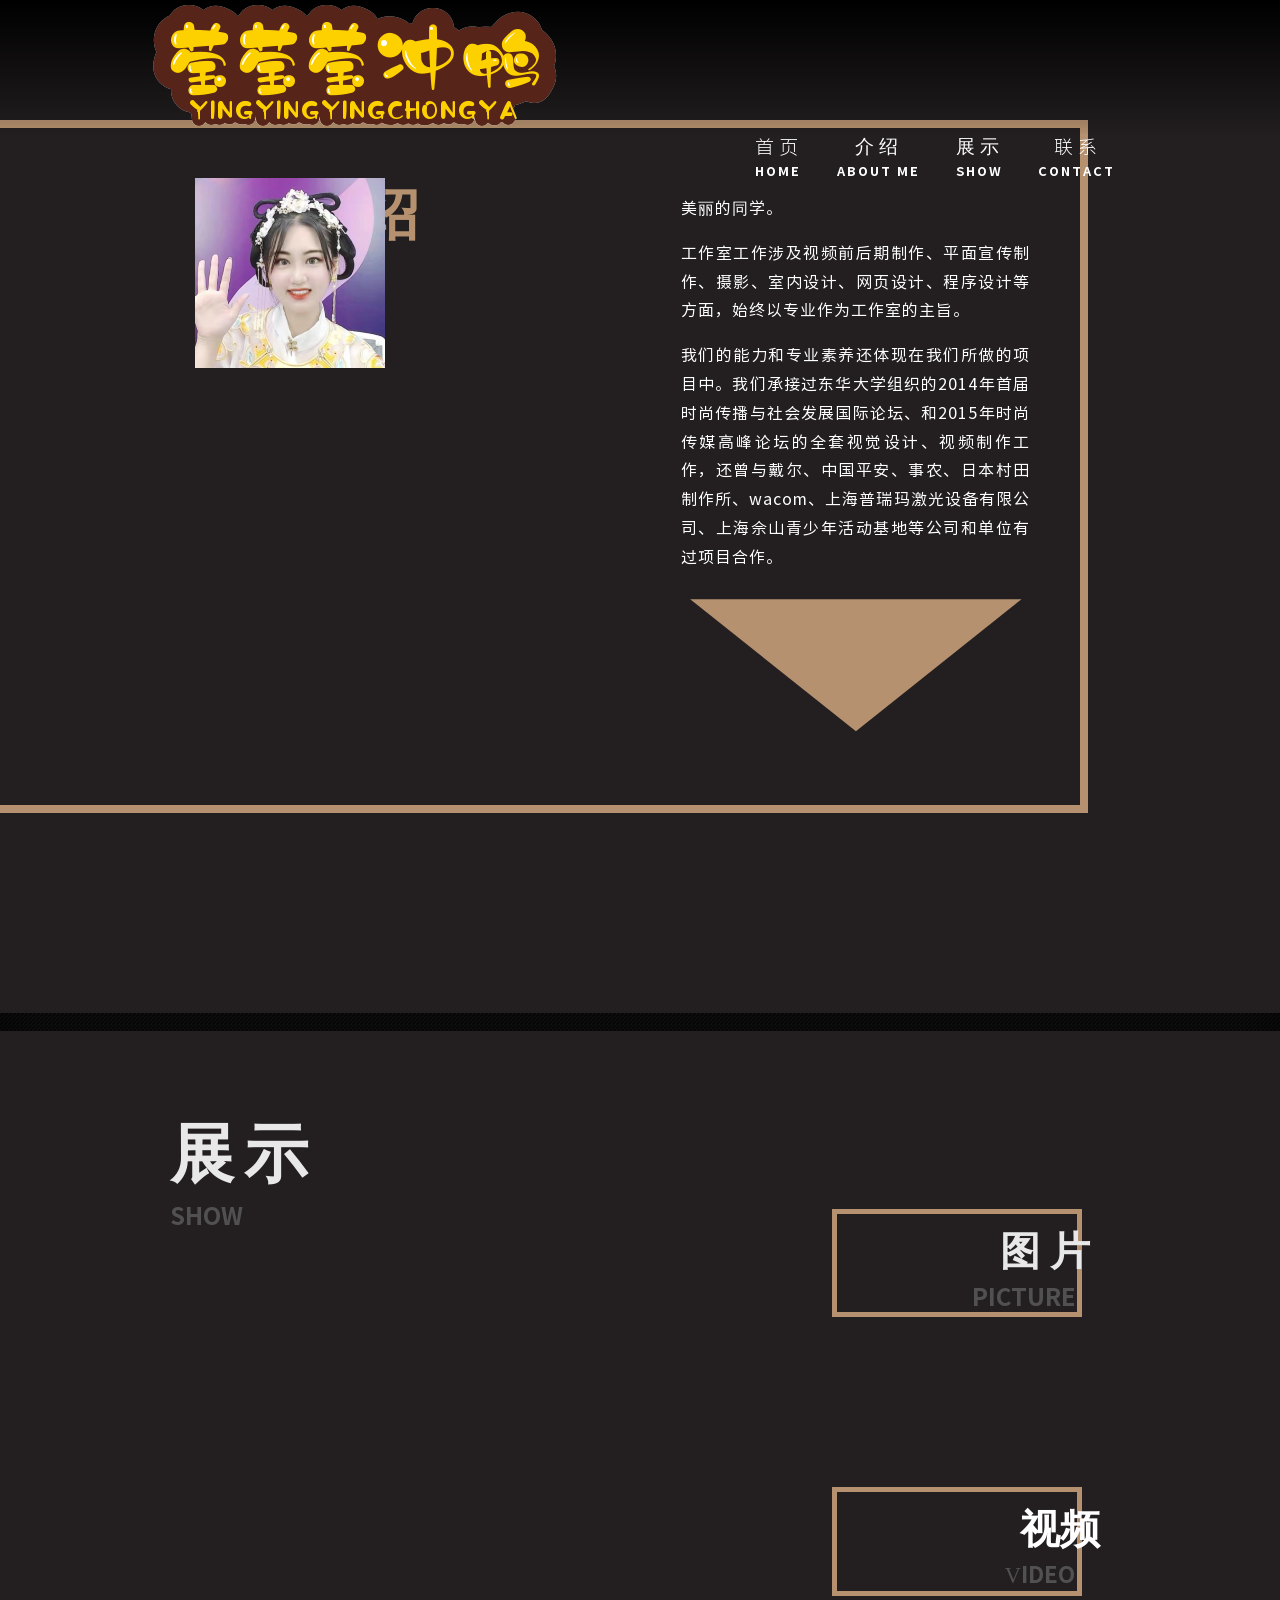
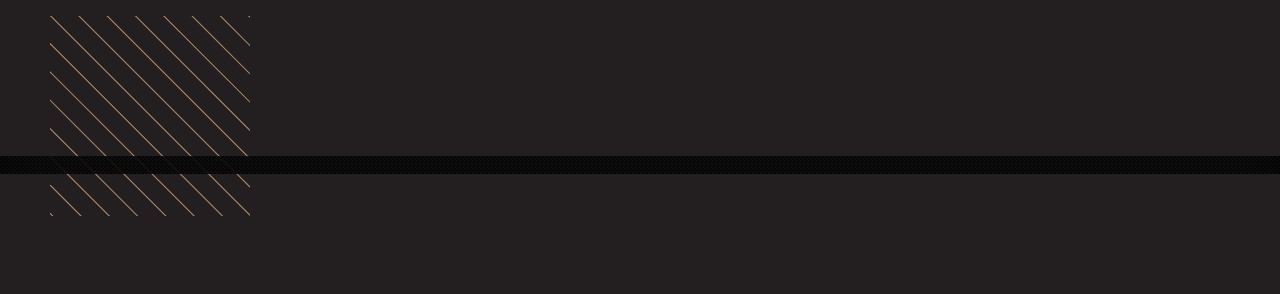
==== index.html @ 4fdfe011 ":tada:first" ====
<!DOCTYPE html>
<html lang="en">
<head>
    <meta http-equiv="Content-Type" content="text/html; charset=utf-8" />
    <meta charset="UTF-8" />
    <meta name="viewport" content="width=device-width,initial-scale=1,minimum-scale=1,maximum-scale=1,user-scalable=no" />
    <meta content="always" name="referrer" />
    <meta http-equiv="X-UA-Compatible" content="IE=edge,chrome=1" />
    <meta name="theme-color" content="#000000" />
    <meta content="yes" name="apple-mobile-web-app-capable" />
    <meta content="black" name="apple-mobile-web-app-status-bar-style" />
    <meta content="telephone=no" name="format-detection" />
    <link href="css/index.041915d5f11c7df3009d.css" rel="stylesheet" />
    <link rel="icon" href="[data-uri]" type="image/x-icon" />
    <link rel="apple-touch-icon" href="assets/img/icon256.png?8c4d3b696a887be4c125daedb376fa71" />
    <title>莹莹</title>
    <link rel="stylesheet" href="//cdn.staticfile.org/animate.css/3.7.0/animate.min.css" />
    <script src="//cdn.staticfile.org/prefixfree/1.0.7/prefixfree.min.js"></script>
    <script src="//cdn.staticfile.org/jquery/1.12.4/jquery.min.js"></script>
    <script src="//cdn.staticfile.org/device.js/0.2.7/device.min.js"></script>
    <script src="//cdn.staticfile.org/modernizr/2.8.3/modernizr.min.js"></script>
    <script src="//cdn.staticfile.org/vue/2.2.6/vue.min.js"></script>
</head>
<body>
<header :class="{'menu-hover':expandNav,'on-top':scrollTop&lt;=wh-300,'in-content':scrollTop&gt;wh-300}">
    <div class="limit">
        <a href="#"><img id="logo" src="assets/img/header-logo.png?1f7e6681ffce69c7c2fad38d5b1812ed" /></a>
        <div id="icon-menu" @click="iconMenuClick">
            <section class="mod">
                <div class="menu-button" :class="{'menu-hover':expandNav}">
                    <div class="bar"></div>
                    <div class="bar"></div>
                    <div class="bar"></div>
                </div>
            </section>
        </div>
        <nav :class="{'always-shown':ww&gt;800}" :style="navStyle">
            <ul id="text-menu">
                <li class="menu-item" :class="navLiClass1"><a href="javascript:void(0)" @click.prevent="navTo(0)"><span class="zh sy-xi">首页</span><span class="en sy-zhengcu">HOME</span></a></li>
                <li class="menu-item" :class="navLiClass3"><a href="javascript:void(0)" @click.prevent="navTo(1)"><span class="zh sy-xi">介绍</span><span class="en sy-zhengcu">ABOUT ME</span></a></li>
                <li class="menu-item" :class="navLiClass2"><a href="javascript:void(0)" @click.prevent="navTo(2)"><span class="zh sy-xi">展示</span><span class="en sy-zhengcu">SHOW</span></a></li>
                <li class="menu-item" :class="navLiClass4"><a href="javascript:void(0)" @click.prevent="navTo(4)"><span class="zh sy-xi">联系</span><span class="en sy-zhengcu">CONTACT</span></a></li>
            </ul>
        </nav>
    </div>
</header>
<article>
    <div id="video-container" :style="whStyle">
        <canvas v-if="isMobile &amp;&amp; canPlayCanvas" id="bg-canvas" :width="inner_ww" :height="wh"></canvas>
        <video v-if="!isMobile &amp;&amp; canPlayVideo" id="bg-video" :style="bgVideoStyle" src="assets/video/banner.mp4?20bc5bb8011845a0ee53b101286d6fe1" loop="" muted="" preload="none" @loadedmetadata="bgVideoInit" @progress="bgVideoLoadProgress"></video>
    </div>
    <section id="screen1" :style="[whStyle,screen1Style]">
        <div class="limit">
            <div class="left sy-jixi">
                <div class="animate">
                    <img id="stick" src="[data-uri]" />
                    <img id="egg" src="[data-uri]" />
                </div>
                <p class="en">Scroll down</p>
                <p class="zh">下 滑</p>
            </div>
            <div class="right" @mouseenter="screen1_right_hover=true" @mouseleave="screen1_right_hover=false">
                <div>
                    <a href="javascript:void(0)" @click.prevent="navTo(1)"><span class="en sy-cu">It's Time</span> <span class="zh sy-jixi">更多<img class="right-arrow" :class="{'move':!isMobileView &amp;&amp; screen1_right_hover}" src="[data-uri]" /></span></a>
                </div>
            </div>
        </div>
    </section>
    <section id="about-us">
        <div class="border">
            <div class="title">
                <h1 class="sy-cu">自我介绍</h1>
                <p class="sy-zhengcu">ABOUT ME</p>
            </div>
            <img class="photo" src="assets/img/me.jpg?bf6553462d42698ef7e1d9f7e9dc1903" :class="{'animated tada':about_us_photo_active || aboutUsActiveFirstTime}" @mouseenter="about_us_photo_active=true" @mouseleave="about_us_photo_active=false" />
            <div class="text can-select sy-putong">
                <div class="content">
                    <p>美丽的同学。</p>
                    <p class="last-but-one-p" :style="aboutUsTextLastButOnePStyle">工作室工作涉及视频前后期制作、平面宣传制作、摄影、室内设计、网页设计、程序设计等方面，始终以专业作为工作室的主旨。</p>
                    <p class="last-p" :style="aboutUsTextLastPStyle">我们的能力和专业素养还体现在我们所做的项目中。我们承接过东华大学组织的2014年首届时尚传播与社会发展国际论坛、和2015年时尚传媒高峰论坛的全套视觉设计、视频制作工作，还曾与戴尔、中国平安、事农、日本村田制作所、wacom、上海普瑞玛激光设备有限公司、上海佘山青少年活动基地等公司和单位有过项目合作。</p>
                    <div v-if="isMobileView" class="bottom-arrow" :style="aboutUsArrowStyle" @click.prevent="aboutUsTextArrowClick">
                        <img src="[data-uri]" :style="aboutUsArrowImgStyle" />
                    </div>
                </div>
            </div>
        </div>
    </section>
    <section class="contact">
        <div class="bg">
            <div class="max-limit"></div>
        </div>
    </section>
    <section id="artworks">
        <div class="limit">
            <div class="title">
                <h1 class="sy-cu">展示</h1>
                <p class="sy-zhengcu">SHOW</p>
            </div>
            <div class="title-p sub-title">
                <div class="title">
                    <h1 class="sy-cu">图片</h1>
                    <p class="sy-zhengcu">PICTURE</p>
                </div>
            </div>
            <div class="level1 sy-changgui">
                <a href="" class="artwork artwork-1 level2"><span class="content-frame"><img src="assets/img/artwork-1.jpg?14a6e960a1d6ca53d68111e8306542da" />
        <video id="artwork-1-video" v-if="!canPlayBodymovin &amp;&amp; !isMobile &amp;&amp; canPlayVideo" :class="{'hide':!isTablet}" src="assets/video/artwork-1.mp4?d038c24747d029a2a607fa9c6b314b2c" poster="assets/img/artwork-1.jpg?14a6e960a1d6ca53d68111e8306542da" preload="none" loop="" muted="" @loadedmetadata="artworkVideoInit(0,$event)" @progress="artworkVideoLoadProgress(0,$event)"></video><span v-if="canPlayBodymovin" class="svg-animation svg-animation-2"></span> <span v-if="canPlayBodymovin" class="svg-animation svg-animation-1"></span> </span><span v-if="!canPlayBodymovin &amp;&amp; canPlayVideo" class="video-progress" :style="{width:artwork_video_progress[0]+'%'}"></span> <span><span class="artist">HEYIYUN</span><span class="title">GO PRO 可视化音乐</span></span></a>
                <div class="level2">
                    <a href="" class="artwork artwork-2 level3"><span class="content-frame"><img src="assets/img/artwork-2.jpg?9ec5599615d8c1b04e923bd7fffcd930" />
         <video id="artwork-2-video" v-if="!isMobile &amp;&amp; canPlayVideo" :class="{'hide':!isTablet}" src="assets/video/artwork-2.mp4?96c194db7ed9053e4b48a888c6e44be6" loop="" muted="" preload="none" @loadedmetadata="artworkVideoInit(1,$event)" @progress="artworkVideoLoadProgress(1,$event)"></video>
                        <!--poster="../../assets/img/artwork-2.jpg"--> </span><span class="video-progress" :style="{width:artwork_video_progress[1]+'%'}"></span> <span><span class="artist">HEYIYUN</span><span class="title">吉利汽车UI效果动画</span></span></a>
                    <div class="level3">
                        <a href="#" class="artwork artwork-3 level4"><span class="content-frame"><img src="assets/img/artwork-3.jpg?d4aaae03763f46ee6bd5443bb85d9e73" /> </span><span><span class="artist">YUTONG</span><span class="title">圣诞贺卡设计</span></span> </a>
                        <a href="#" class="artwork artwork-4 level4"><span class="content-frame"><img src="assets/img/artwork-4.jpg?00cfc53ad6b5573fd3a90a4314a5c4da" /> </span><span><span class="artist">CORDEN</span><span class="title">ROOMIN杂志设计</span></span></a>
                    </div>
                </div>
            </div>
            <div class="more more-below">
                <a href="#"><img src="[data-uri]" /><span class="sy-cu">更多作品</span></a>
            </div>
        </div>
    </section>
    <section id="team">
        <div class="limit">
            <div class="title-p">
                <div class="title">
                    <h1 class="sy-cu">视频</h1>
                    <p class="sy-zhengcu">VIDEO</p>
                </div>
            </div>
            <div class="members" @mouseenter="members_mouse_enter" @mouseleave="members_mouse_leave">
                <div class="member-container">
                    <div id="team-block" :style="teamBlockStyle">
                        <div class="fill">
                            <div></div>
                            <div></div>
                            <div></div>
                            <div></div>
                            <div></div>
                            <div></div>
                            <div></div>
                            <div></div>
                            <div></div>
                            <div></div>
                            <div></div>
                            <div></div>
                            <div></div>
                            <div></div>
                            <div></div>
                            <div></div>
                            <div></div>
                            <div></div>
                            <div></div>
                            <div></div>
                        </div>
                    </div>
                    <div class="member" :class="memberClass[0]" @mouseenter="member_mouse_enter(0)" @click.prevent="member_click(0)">
                        <img src="assets/img/member-sprites.jpg?bfcf62bf69b3479f4bb186e998ebeb99" />
                        <div class="detail">
                            <h2 class="sy-cu">aa</h2>
                            <div class="line"></div>
                            <p class="sy-putong">画平面，做后期，不会摄影的制片不是好导演。爱玩，逗逼，口活不好的设计师不是好boss。你不仅在白天能被我催稿，晚上还能听见“毙了，改”。我不是边城里的狗狗但是我也叫大黄。</p>
                        </div>
                    </div>
                </div>
                <div class="member-container">
                    <div class="member" :class="memberClass[1]" @mouseenter="member_mouse_enter(1)" @click.prevent="member_click(1)">
                        <img src="assets/img/member-sprites.jpg?bfcf62bf69b3479f4bb186e998ebeb99" />
                        <div class="detail">
                            <h2 class="sy-cu">bb</h2>
                            <div class="line"></div>
                            <p class="sy-putong">爱搞事的闲散青年，经常参与校内外大大小小的有逼格的项目，作品高产质量优秀。兴趣广泛，善于行动，热爱生活，精通二次元。曾在工作室勤勤恳恳带领新人，被大家誉为何老师。</p>
                        </div>
                    </div>
                </div>
                <div class="member-container">
                    <div class="member" :class="memberClass[2]" @mouseenter="member_mouse_enter(2)" @click.prevent="member_click(2)">
                        <img src="assets/img/member-sprites.jpg?bfcf62bf69b3479f4bb186e998ebeb99" />
                        <div class="detail">
                            <h2 class="sy-cu">cc</h2>
                            <div class="line"></div>
                            <p class="sy-putong">资深驴友，走南闯北，摄影好手，电影爱好者。平面设计、版式设计等专业技能一流。在何老师之后带领新人做项目、做指导，技术老练，经验丰富。</p>
                        </div>
                    </div>
                </div>
                <div class="member-container">
                    <div class="member" :class="memberClass[3]" @mouseenter="member_mouse_enter(3)" @click.prevent="member_click(3)">
                        <img src="assets/img/member-sprites.jpg?bfcf62bf69b3479f4bb186e998ebeb99" />
                        <div class="detail">
                            <h2 class="sy-cu">cc</h2>
                            <div class="line"></div>
                            <p class="sy-putong">艺术范十足的妹子，美术功底扎实，Logo、海报、版式、广告设计样样不虚，平面设计和视频后期项目经验丰富。表面波澜不惊，实则非常少女心。</p>
                        </div>
                    </div>
                </div>
                <div class="member-container">
                    <div class="member" :class="memberClass[4]" @mouseenter="member_mouse_enter(4)" @click.prevent="member_click(4)">
                        <img src="assets/img/member-sprites.jpg?bfcf62bf69b3479f4bb186e998ebeb99" />
                        <div class="detail">
                            <h2 class="sy-cu">qq</h2>
                            <div class="line"></div>
                            <p class="sy-putong">本网站的开发者，在媒体专业点错技能树终成程序员。拥有程序员招牌直男性格，擅长Web前端开发、.NET开发、平面设计。黑白漫画和剑道爱好者。</p>
                        </div>
                    </div>
                </div>
                <div class="member-container">
                    <div class="member" :class="memberClass[5]" @mouseenter="member_mouse_enter(5)" @click.prevent="member_click(5)">
                        <img src="assets/img/member-sprites.jpg?bfcf62bf69b3479f4bb186e998ebeb99" />
                        <div class="detail">
                            <h2 class="sy-cu">zz</h2>
                            <div class="line"></div>
                            <p class="sy-putong">本网站的设计师，性格踏实认真，业务能力可靠，擅长平面设计和视频后期制作。负责指导后届工作室成员的项目实践工作，工作室新一任“包工头”。</p>
                        </div>
                    </div>
                </div>
            </div>
            <div class="clear"></div>
        </div>
    </section>
    <section id="contact">
        <div class="bg">
            <div class="max-limit"></div>
        </div>
    </section>
</article>
<footer></footer>
<script type="text/javascript" src="js/index.041915d5f11c7df3009d.bundle.js"></script>
</body>
</html>
---- css/index.041915d5f11c7df3009d.css ----
*{font-family:PingFang SC,Helvetica Neue,Helvetica,Hiragino Sans GB,STHeitiSC-Light,Microsoft YaHei,Arial,sans-serif}html{font-size:16px}body{margin:0;padding:0;overflow-x:hidden}li,ul{list-style:none}a{text-decoration:none}.clear{clear:both}*{transition:.3s;user-select:none;box-sizing:border-box}body,footer{background-color:#231f20}a,body{color:#fff}div,h1,h2,li,p,ul{margin:0;padding:0}.can-select,.can-select *,input,textarea{user-select:text}.limit{margin:0 150px}::selection{background:#b5916f;color:#fff}::-moz-selection{background:#685f56;color:#fff}header{position:fixed;width:100%;z-index:100;background:linear-gradient(#000,rgba(0,0,0,.0196078431372549))}header.in-content{background-color:#000;height:70px}header>div{position:relative}header.on-top>div{padding-top:50px}header.in-content>div{padding-top:20px}header #logo{position:relative}header.on-top #logo{width:280px}header.in-content #logo{width:230px;top:-4px}header #icon-menu,header #text-menu{position:absolute;right:0}header.on-top #text-menu{top:50px}header.in-content #text-menu{top:16px}header #text-menu li{display:inline-block;margin:0 30px}header #text-menu li.active,header #text-menu li:hover{border-bottom:5px solid #b5916f}header #text-menu a{color:#fff}header #text-menu span{display:block;width:100%;text-align:center}header #text-menu span.zh{font-size:1.2rem;letter-spacing:5px;margin-left:1px}header #text-menu span.en{font-size:.8rem;letter-spacing:2px;line-height:2rem;margin-top:-4px}header #icon-menu{display:none}header nav.always-shown{display:block!important}footer{height:120px}footer .limit{display:flex;flex-direction:row}footer .limit>div{flex:1}footer .left{text-align:left;margin-top:40px}footer .left a{position:relative}footer .left a>img{width:70px;height:40px;padding:0 15px}footer .left a.wechat .qrcode-container{display:block;position:absolute;bottom:40px;left:-20px;opacity:0}footer .left a.wechat:hover .qrcode-container{bottom:50px;opacity:1}footer .left .qrcode{display:block;background-color:#fff;padding:5px;border-radius:5px}footer .left .qrcode img{display:block;width:100px;height:100px}footer .left .qrcode-angle{display:block;width:0;height:0;border:8px dashed transparent;border-top:8px solid #fff;font-size:0;line-height:0;margin:0 auto}footer .right{text-align:right;color:#b5916f;margin-top:20px}footer .right img{height:35px}footer .right p{margin:0;padding-top:10px;font-size:.8rem}footer .right .img-block,footer .right .img-block>span{display:inline-block;position:relative}footer .right .img-block>span{background-color:#231f20;width:102px;left:0;transition-timing-function:ease-out}footer .right .img-block:hover>span{left:-75px}footer .right .img-block>a{display:inline-block;position:absolute;width:100%;top:0;right:0;text-align:right}.remodal img{display:block;width:100%}.remodal .info{color:#666}@media (max-width:1280px) and (min-width:501px){header #text-menu li{margin:0 15px}}@media (max-width:1150px) and (min-width:501px){.limit{margin:0 50px}}@media (max-width:900px) and (min-width:501px){header.in-content #logo,header.on-top #logo{width:270px}}@media (max-width:800px){header #logo{z-index:100}header #icon-menu{display:block;width:30px;height:30px;cursor:pointer;z-index:100}header nav{position:absolute;top:0;right:0;background:rgba(0,0,0,.8);transition:none;display:none}header #text-menu{position:relative;top:0}header #text-menu li{display:block;padding:10px 0;border-bottom:1px solid #b5916f}header #text-menu li.active,header #text-menu li:hover{border-bottom:5px solid #b5916f}header #text-menu li a{display:inline-flex;flex-direction:row;width:100%}header #text-menu span{display:inline-block}header #text-menu span.zh{line-height:2rem;flex:auto;text-align:left}header #text-menu span.en{margin:0;flex:auto;text-align:right}header .menu-button{height:100%;width:100%;position:relative;margin:auto;-moz-border-radius:100%;-webkit-border-radius:100%;border-radius:100%;-moz-transition:.3s;-o-transition:.3s;-webkit-transition:.3s;transition:.3s;cursor:pointer}header .bar{height:5px;width:30px;display:block;margin:2.5px auto;position:relative;background-color:#666;-moz-transition:.4s;-o-transition:.4s;-webkit-transition:.4s;transition:.4s}header .mod .bar{position:absolute;background-color:#b5916f}header .mod .bar:first-of-type{top:0;left:0}header .mod .bar:nth-of-type(2){top:10px;left:0}header .mod .bar:nth-of-type(3){top:20px;left:0}header .mod .menu-hover .bar:first-of-type{top:10px;-moz-transform:rotate(45deg);-ms-transform:rotate(45deg);-webkit-transform:rotate(45deg);transform:rotate(45deg);-moz-transition:top .3s ease .1s,-moz-transform .3s ease-out .3s;-o-transition:top .3s ease .1s,-o-transform .3s ease-out .3s;-webkit-transition:top .3s ease,-webkit-transform .3s ease-out;-webkit-transition-delay:.1s,.3s;transition:top .3s ease .1s,transform .3s ease-out .3s}header .mod .menu-hover .bar:nth-of-type(2){opacity:0}header .mod .menu-hover .bar:nth-of-type(3){top:10px;-moz-transform:rotate(-45deg);-ms-transform:rotate(-45deg);-webkit-transform:rotate(-45deg);transform:rotate(-45deg);-moz-transition:top .3s ease .1s,-moz-transform .3s ease-out .3s;-o-transition:top .3s ease .1s,-o-transform .3s ease-out .3s;-webkit-transition:top .3s ease,-webkit-transform .3s ease-out;-webkit-transition-delay:.1s,.3s;transition:top .3s ease .1s,transform .3s ease-out .3s}}@media (max-width:800px) and (min-width:501px){header.on-top #icon-menu{top:55px}header.in-content #icon-menu{top:20px}header nav{padding-top:80px;margin:0 -50px;width:320px}header #text-menu li{margin:0 50px}}@media (max-width:680px){footer{height:auto;padding-bottom:10px}footer .limit{display:flex;flex-direction:column}footer .left{text-align:center;margin-top:20px}footer .left a>img{width:50px;height:30px;padding:0 10px}footer .right{text-align:center;margin-top:10px}footer .right img{height:25px}footer .right p{margin:0;padding-top:10px}footer .right .img-block>a{text-align:center}}@media (max-width:500px){.limit{margin:0 20px}header.in-content{height:60px}header.on-top>div{padding-top:30px}header.on-top #logo{width:220px}header.in-content #logo{width:200px}header.on-top #icon-menu{top:30px}header.in-content #icon-menu{top:15px}header nav{padding-top:60px;margin:0 -20px}header #text-menu li{margin:0 40px}}html.remodal-is-locked{overflow:hidden;-ms-touch-action:none;touch-action:none}.remodal,[data-remodal-id]{display:none}.remodal-overlay{position:fixed;z-index:9999;top:-5000px;right:-5000px;bottom:-5000px;left:-5000px;display:none}.remodal-wrapper{position:fixed;z-index:10000;top:0;right:0;bottom:0;left:0;display:none;overflow:auto;text-align:center;-webkit-overflow-scrolling:touch}.remodal-wrapper:after{display:inline-block;height:100%;margin-left:-.05em;content:""}.remodal-overlay,.remodal-wrapper{-webkit-backface-visibility:hidden;backface-visibility:hidden}.remodal{position:relative;outline:none;-webkit-text-size-adjust:100%;-ms-text-size-adjust:100%;text-size-adjust:100%}.remodal-is-initialized{display:inline-block}.remodal-bg.remodal-is-opened,.remodal-bg.remodal-is-opening{-webkit-filter:blur(3px);filter:blur(3px)}.remodal-overlay{background:rgba(16,15,14,.8)}.remodal-overlay.remodal-is-closing,.remodal-overlay.remodal-is-opening{-webkit-animation-duration:.3s;animation-duration:.3s;-webkit-animation-fill-mode:forwards;animation-fill-mode:forwards}.remodal-overlay.remodal-is-opening{-webkit-animation-name:remodal-overlay-opening-keyframes;animation-name:remodal-overlay-opening-keyframes}.remodal-overlay.remodal-is-closing{-webkit-animation-name:remodal-overlay-closing-keyframes;animation-name:remodal-overlay-closing-keyframes}.remodal-wrapper{padding:10px 10px 0}.remodal{box-sizing:border-box;width:100%;margin-bottom:10px;padding:20px;-webkit-transform:translateZ(0);transform:translateZ(0);color:#2b2e38;background:#fff}.remodal.remodal-is-closing,.remodal.remodal-is-opening{-webkit-animation-duration:.3s;animation-duration:.3s;-webkit-animation-fill-mode:forwards;animation-fill-mode:forwards}.remodal.remodal-is-opening{-webkit-animation-name:remodal-opening-keyframes;animation-name:remodal-opening-keyframes}.remodal.remodal-is-closing{-webkit-animation-name:remodal-closing-keyframes;animation-name:remodal-closing-keyframes}.remodal,.remodal-wrapper:after{vertical-align:middle}.remodal-close{position:absolute;top:0;right:0;display:block;overflow:visible;width:35px;height:35px;margin:0;padding:0;cursor:pointer;-webkit-transition:color .2s;transition:color .2s;text-decoration:none;color:#95979c;border:0;outline:0;background:transparent}.remodal-close:focus,.remodal-close:hover{color:#2b2e38}.remodal-close:before{font-family:Arial,Helvetica CY,Nimbus Sans L,sans-serif!important;font-size:25px;line-height:35px;position:absolute;top:0;left:0;display:block;width:35px;content:"\00d7";text-align:center}.remodal-cancel,.remodal-confirm{font:inherit;display:inline-block;overflow:visible;min-width:110px;margin:0;padding:12px 0;cursor:pointer;-webkit-transition:background .2s;transition:background .2s;text-align:center;vertical-align:middle;text-decoration:none;border:0;outline:0}.remodal-confirm{color:#fff;background:#81c784}.remodal-confirm:focus,.remodal-confirm:hover{background:#66bb6a}.remodal-cancel{color:#fff;background:#e57373}.remodal-cancel:focus,.remodal-cancel:hover{background:#ef5350}.remodal-cancel::-moz-focus-inner,.remodal-close::-moz-focus-inner,.remodal-confirm::-moz-focus-inner{padding:0;border:0}@-webkit-keyframes remodal-opening-keyframes{0%{-webkit-transform:scale(1.05);transform:scale(1.05);opacity:0}to{-webkit-transform:none;transform:none;opacity:1;-webkit-filter:blur(0);filter:blur(0)}}@keyframes remodal-opening-keyframes{0%{-webkit-transform:scale(1.05);transform:scale(1.05);opacity:0}to{-webkit-transform:none;transform:none;opacity:1;-webkit-filter:blur(0);filter:blur(0)}}@-webkit-keyframes remodal-closing-keyframes{0%{-webkit-transform:scale(1);transform:scale(1);opacity:1}to{-webkit-transform:scale(.95);transform:scale(.95);opacity:0;-webkit-filter:blur(0);filter:blur(0)}}@keyframes remodal-closing-keyframes{0%{-webkit-transform:scale(1);transform:scale(1);opacity:1}to{-webkit-transform:scale(.95);transform:scale(.95);opacity:0;-webkit-filter:blur(0);filter:blur(0)}}@-webkit-keyframes remodal-overlay-opening-keyframes{0%{opacity:0}to{opacity:1}}@keyframes remodal-overlay-opening-keyframes{0%{opacity:0}to{opacity:1}}@-webkit-keyframes remodal-overlay-closing-keyframes{0%{opacity:1}to{opacity:0}}@keyframes remodal-overlay-closing-keyframes{0%{opacity:1}to{opacity:0}}@media only screen and (min-width:641px){.remodal{max-width:580px}}.lt-ie9 .remodal-overlay{background:#2b2e38}.lt-ie9 .remodal{width:580px}@font-face{font-family:sy-jixi;src:url([data-uri]);src:url([data-uri]?#iefix) format("embedded-opentype"),url([data-uri]) format("woff"),url([data-uri]) format("truetype"),url([data-uri]) format("svg")}@font-face{font-family:sy-xi;src:url(../assets/fonts/sy-xi/webfont.eot?80a24708529fd8b878952b55cabf702b);src:url(../assets/fonts/sy-xi/webfont.eot?80a24708529fd8b878952b55cabf702b?#iefix) format("embedded-opentype"),url([data-uri]) format("woff"),url(../assets/fonts/sy-xi/webfont.ttf?bec3eb9f740b9976f31f99f4ef3d2759) format("truetype"),url(../assets/fonts/sy-xi/webfont.svg?07bad620b67cf8b249d65e75c2908897#webfont) format("svg")}@font-face{font-family:sy-changgui;src:url(../assets/fonts/sy-changgui/webfont.eot?9a5c1d350cdb61dfcc17a922cc39875e);src:url(../assets/fonts/sy-changgui/webfont.eot?9a5c1d350cdb61dfcc17a922cc39875e?#iefix) format("embedded-opentype"),url(../assets/fonts/sy-changgui/webfont.woff?81dae976635bb5cbaa6614140496497b) format("woff"),url(../assets/fonts/sy-changgui/webfont.ttf?2dc06d86492e9737131ed97a7fd22c16) format("truetype"),url(../assets/fonts/sy-changgui/webfont.svg?f38e827cb29690755fa840e6e314684f#webfont) format("svg")}@font-face{font-family:sy-putong;src:url(../assets/fonts/sy-putong/webfont.eot?5f22588f9880db4154ae4d026a4aae00);src:url(../assets/fonts/sy-putong/webfont.eot?5f22588f9880db4154ae4d026a4aae00?#iefix) format("embedded-opentype"),url(../assets/fonts/sy-putong/webfont.woff?28b14a1a7d344e5a33a2c3612d97bb44) format("woff"),url(../assets/fonts/sy-putong/webfont.ttf?39d3c149b5b7b7bdbd4320017053979d) format("truetype"),url(../assets/fonts/sy-putong/webfont.svg?45f1f60d8a78ef44a3e25f46a28802eb#webfont) format("svg")}@font-face{font-family:sy-cu;src:url(../assets/fonts/sy-cu/webfont.eot?0eeca75683318a4ca8ed26638ae49368);src:url(../assets/fonts/sy-cu/webfont.eot?0eeca75683318a4ca8ed26638ae49368?#iefix) format("embedded-opentype"),url([data-uri]) format("woff"),url(../assets/fonts/sy-cu/webfont.ttf?1636319032b75ccdd56bf88be9cf0308) format("truetype"),url(../assets/fonts/sy-cu/webfont.svg?9080477a1e6a29b690d02ef4e3fb40a2#webfont) format("svg")}@font-face{font-family:sy-zhengcu;src:url([data-uri]);src:url([data-uri]?#iefix) format("embedded-opentype"),url([data-uri]) format("woff"),url([data-uri]) format("truetype"),url([data-uri]#webfont) format("svg")}.sy-jixi,.sy-jixi *{font-family:sy-jixi!important;-webkit-text-stroke-width:.2px}.sy-jixi,.sy-jixi *,.sy-xi,.sy-xi *{font-style:normal;-webkit-font-smoothing:antialiased;-moz-osx-font-smoothing:grayscale}.sy-xi,.sy-xi *{font-family:sy-xi!important}.sy-changgui,.sy-changgui *{font-family:sy-changgui!important}.sy-changgui,.sy-changgui *,.sy-putong,.sy-putong *{font-style:normal;-webkit-font-smoothing:antialiased;-moz-osx-font-smoothing:grayscale}.sy-putong,.sy-putong *{font-family:sy-putong!important}.sy-cu,.sy-cu *{font-family:sy-cu!important}.sy-cu,.sy-cu *,.sy-zhengcu,.sy-zhengcu *{font-style:normal;-webkit-font-smoothing:antialiased;-moz-osx-font-smoothing:grayscale}.sy-zhengcu,.sy-zhengcu *{font-family:sy-zhengcu!important}section{width:100%;position:relative;background-color:#231f20}#video-container{overflow:hidden;position:fixed;width:100%;z-index:-1}#video-container img,#video-container video{position:absolute;width:100%;height:100%;object-position:50% 50%;object-fit:cover}#video-container canvas{position:absolute;width:100%;height:100%;top:0;left:0}#screen1{overflow:hidden;position:relative;background-color:rgba(0,0,0,.35);transition:none;box-shadow:inset 0 -20px 20px rgba(0,0,0,.2)}#screen1 .left{position:absolute;text-align:center;bottom:50px}#screen1 .left .animate{width:15px;height:50px;display:inline-block;position:relative}#screen1 .left img{width:15px;position:absolute;top:0;left:0}#egg{animation:egg_move 1.3s;animation-timing-function:ease-in-out;animation-direction:alternate;animation-iteration-count:infinite}#screen1 .left p{text-align:center;font-size:.9rem;margin:5px 0}#screen1 .right{position:absolute;bottom:50px;right:150px}#screen1 .right span{display:block;text-align:left;margin:5px 0}#screen1 .right span.en{font-weight:bolder;font-size:3rem;text-shadow:0 4px 10px #333}#screen1 .right span.zh{font-size:1rem;letter-spacing:5px}#screen1 .right img.right-arrow{height:.9rem;position:relative;top:2px;left:5px}#screen1 .right img.move{animation:right_arrow_move .8s;animation-timing-function:ease-in-out;animation-direction:alternate;animation-iteration-count:infinite}#artworks div.title{display:inline-block;margin:80px 0 50px 20px}#artworks div.title>h1{font-size:4rem;letter-spacing:10px;color:#e8e8e8;margin:0}#artworks div.title>p{font-size:1.5rem;color:#515151;margin:5px 0 0}#artworks .level1{display:flex;flex-direction:row}#artworks .level2{display:flex;flex-direction:column;flex:1}#artworks .level3{display:flex;flex-direction:row;flex:1}#artworks .level4{display:block;flex:1}#artworks .artwork{position:relative;overflow:hidden}#artworks .artwork .content-frame{display:block;width:100%;height:100%;object-position:50% 50%;object-fit:cover;margin:0}#artworks .artwork .content-frame:hover{width:104%;height:104%;margin:-2%}#artworks .artwork .content-frame video{position:absolute;top:0;left:0;width:100%}#artworks .artwork .content-frame video.hide{opacity:0}#artworks .artwork .content-frame:hover video{opacity:1}#artworks .artwork img{width:100%;height:100%;object-position:50% 50%;object-fit:cover}#artworks .artwork span{display:block}#artworks .artwork>span{position:absolute;bottom:0;left:0;width:100%;height:60px}#artworks .artwork span.title{font-size:.9rem;padding:0 20px;margin-top:5px}#artworks .artwork span.artist{font-size:.8rem;padding:0 20px;margin-top:12px}#artworks .artwork-1>span{background-color:#fff}#artworks .artwork-2>span{background-color:#02131f}#artworks .artwork-3>span{background-color:#b0a885}#artworks .artwork-4>span{background-color:#685f56}#artworks .artwork-1 span.artist{color:#898989}#artworks .artwork-2 span.artist{color:#4a809b}#artworks .artwork-3 span.artist{color:#a03830}#artworks .artwork-4 span.artist{color:#cabcaf}#artworks .artwork-1 span.title{color:#02131f}#artworks .artwork-1 .svg-animation{display:block;position:absolute;top:0;left:0;width:100%;height:100%;transition:none}#artworks .artwork-1 .svg-animation *{transition:none}#artworks .more{line-height:30px}#artworks .more-above{float:right;text-align:right;margin-top:135px}#artworks .more-below{display:none}#artworks .more img{height:30px;position:relative;top:9px}#artworks .more span{letter-spacing:.5rem;margin-left:20px}#about-us{padding-top:120px;padding-bottom:200px}#about-us .title{position:absolute;display:inline-block;top:50px;left:30%;text-align:justify}#about-us .title>h1{font-size:3.5rem;color:#b5916f;margin:0}#about-us .title>p{font-size:2rem;color:#515151;margin:5px 0 0}#about-us div.border{border:8px solid #b5916f;padding:50px;width:100%;position:relative;left:-15%;text-align:right}#about-us img.photo{position:absolute;width:15%;max-width:650px;left:30%}#about-us div.text{display:inline-block;width:30%;max-width:600px;text-align:justify;line-height:1.8rem;letter-spacing:1px}#about-us div.text p{margin:1rem 0}#team{padding-top:120px;padding-bottom:80px}#team-block{width:200px;height:200px;position:absolute;left:-100px;top:-60px;overflow:hidden}#team-block .fill{position:absolute;transform:rotate(45deg);left:-100px;top:-50px}#team-block .fill div{width:500px;height:20px;border-bottom:1px solid #b5916f}.sub-title{margin-top:-150px!important}.title-p{text-align:right;margin:0;padding-right:3rem}.title-p .sy-cu{font-size:40px!important;position:relative;left:25px}.title-p .title{display:inline-block;width:250px;border:5px solid #b5916f;text-align:right;padding:10px 2px 2px}.title-p.title>h1{font-size:3.5rem;letter-spacing:8px;color:#e8e8e8;margin:0;position:relative;left:3rem}.title-p .title>p{font-size:1.4rem;color:#515151;margin:5px 0 0}#team .members{margin-top:80px;text-wrap:avoid}#team .member-container{position:relative;width:33.33%;float:left}#team .member{position:relative;width:100%;overflow:hidden}#team .member img{display:block;position:absolute;width:100%}#team .member-container:first-child img{top:0}#team .member-container:nth-child(2) img{top:-100%}#team .member-container:nth-child(3) img{top:-200%}#team .member-container:nth-child(4) img{top:-300%}#team .member-container:nth-child(5) img{top:-400%}#team .member-container:nth-child(6) img{top:-500%}#team .detail{opacity:0;position:absolute;transition-property:opacity;transition:.4s;transition-timing-function:ease-in;width:100%;height:100%;top:0;left:0;background-color:rgba(107,85,64,.5);box-shadow:inset 0 0 36px rgba(0,0,0,.7)}#team .detail h2{font-size:2rem;letter-spacing:3px;margin:30px}#team .detail .line{position:absolute;width:2rem;height:2rem;margin:30px;top:1rem;left:0;border-bottom:2px solid #fff}#team .detail p{position:absolute;font-size:1rem;margin:30px;bottom:0;text-align:justify;line-height:1.6rem}#team .member.hover .detail,#team .member:hover .detail{opacity:1}#team .member.hover img,#team .member:hover img{filter:grayscale(100%) sepia(40%) contrast(200%) blur(10px)}#contact{background:url([data-uri]);background-repeat:repeat;text-align:center}#contact .bg{width:100%;background:rgba(0,0,0,.6);box-shadow:inset 0 0 50px rgba(0,0,0,.8)}#contact .max-limit{display:inline-flex;flex-direction:row;width:1000px}.contact{background:url([data-uri]);background-repeat:repeat;text-align:center}.contact .bg{width:100%;background:rgba(0,0,0,.6);box-shadow:inset 0 0 50px rgba(0,0,0,.8)}.contact .max-limit{display:inline-flex;flex-direction:row;width:1000px}#contact .max-limit>div{flex:1}#contact .left{padding:50px 0;letter-spacing:2px;text-align:left}#contact .left .content{position:relative}#contact .left p.title{font-size:1.5rem;padding:20px 0;color:#b5916f}#contact .left p img{width:12rem}#contact .left address{color:#878787;font-style:normal}#contact .left address p{margin:1rem 0}#contact .right{padding:50px 0;text-align:right}#contact .right form{width:400px;display:inline-block}#contact .right form>*{display:block;width:100%}#contact input,#contact textarea{border:none;border-bottom:1px solid #b5916f;border-radius:0;background:transparent;color:#777;font-size:1.2rem}#contact input{height:80px}#contact textarea{margin-top:20px;height:120px;max-width:100%;min-width:100%;min-height:120px}#contact button{margin-top:30px;height:60px;border:1px solid #b5916f;color:#b5916f;font-size:1rem;background:-webkit-linear-gradient(180deg,rgba(181,145,111,.8),rgba(218,175,134,.8),rgba(34,34,34,0),rgba(34,34,34,0));background:linear-gradient(270deg,rgba(181,145,111,.8),rgba(218,175,134,.8),rgba(34,34,34,0),rgba(34,34,34,0));background-position:1% 50%;background-size:300% 300%;transition:all .7s ease-out;cursor:pointer}#contact button:hover{color:#fff;border:1px solid rgba(223,190,106,0);background-position:99% 50%}#contact .info-area{text-align:center;margin:1rem 0}#contact .info-area .alert{color:#ec971f}#contact .info-area .success{color:#5cb85c}#contact .info-area .error{color:#d9534f}@keyframes egg_move{0%{top:0}10%{top:0}90%{top:38px}to{top:38px}}@keyframes right_arrow_move{0%{top:2px}to{top:15px}}@keyframes right_arrow_move_mobile{0%{top:-3px}to{top:3px}}@media (max-width:1280px) and (min-width:501px){#team .detail .line,#team .detail h2,#team .detail p{margin:20px}}@media (max-width:1150px) and (min-width:501px){#screen1 .right{right:50px}#about-us div.border{left:-50px}#about-us .title{left:92px}#about-us img.photo{left:0;margin-left:92px}#team .detail .line,#team .detail h2,#team .detail p{margin:30px}#contact .max-limit{width:800px}}@media (max-width:900px) and (min-width:501px){#team .member-container{width:49.9%}#contact .max-limit{width:750px}#contact .right form{width:350px}}@media (max-width:800px){#artworks .level1{flex-direction:column}#artworks .more-above{display:none}#artworks .more-below{text-align:center;padding:20px 0;display:block}#artworks .artwork .content-frame{opacity:1}#contact .max-limit{display:block;width:auto}#contact .max-limit>div{width:100%}#contact .left,#contact .right{padding:0;text-align:center}#contact .right form{width:100%;display:block}}@media (max-width:800px) and (min-width:501px){#contact .max-limit{margin:0 50px;padding:20px 0 5px}#contact .left,#contact .right{margin:50px 0}#contact button{margin-top:50px}}@media (max-width:680px) and (min-width:501px){#team .detail .line,#team .detail h2,#team .detail p{margin:20px}}@media (max-width:500px){#screen1 .left{display:none}#screen1 .right{bottom:0;right:0;width:100%}#screen1 .right span{text-align:center;margin:5px 0}#screen1 .right span.zh{line-height:3rem;height:3rem;border-top:1px solid #b5916f}#screen1 .right img.right-arrow{height:.5rem;top:0;left:5px;animation:right_arrow_move_mobile .8s;animation-timing-function:ease-in-out;animation-direction:alternate;animation-iteration-count:infinite}#artworks div.title{display:inline-block;margin:40px 0 40px 20px}#artworks div.title>h1{font-size:2rem;letter-spacing:5px}#artworks div.title>p{font-size:1rem}#artworks .limit{margin:0}#artworks .more-below{font-size:.8rem}#artworks .more img{height:20px;top:5px}#artworks .more span{margin-left:10px}#team{padding:10px 0 40px}#team .title-p{padding-right:1.5rem}#team .title{width:160px;padding:5px 2px 2px;border:3px solid #b5916f}#team .title>h1{font-size:2rem;letter-spacing:5px;left:1.9rem}#team .title>p{font-size:1rem}#team .members{margin-top:50px}#team .member-container{width:100%}#contact .max-limit{margin:0 20px;padding:5px 0}#contact .left,#contact .right{margin:30px 0}#contact .left p.title{font-size:1.2rem}#contact .left p img{width:9rem}#contact .left address{font-size:.9rem}#contact input,#contact textarea{font-size:1rem}#contact input{height:60px}#contact button{margin-top:35px;height:40px}}@media (max-width:700px) and (min-width:501px){#about-us{position:relative;padding-top:40px}#about-us div.border{width:100%;height:200px;left:-30%}#about-us .title{top:30px;left:35%}#about-us img.photo{position:absolute;width:40%;left:auto;right:-30%;margin-right:-8px}#about-us div.text{display:block;position:absolute;width:100%;max-width:none;left:30%;top:300px;padding:0 42px 0 50px}#team{padding:80px 0}}@media (max-width:500px){#about-us{position:relative;padding-top:40px}#about-us div.border{border:5px solid #b5916f;width:100%;height:200px;left:-30%}#about-us .title{top:30px;left:35%}#about-us .title>h1{font-size:2rem}#about-us .title>p{font-size:1rem}#about-us img.photo{position:absolute;width:40%;left:auto;right:-30%;margin-right:-8px}#about-us div.text{display:block;position:absolute;width:100%;max-width:none;left:30%;top:300px;padding:0 15px 0 20px;font-size:.9rem;line-height:1.5rem}#about-us div.text p{margin:1rem 0}#about-us div.text p.last-p{padding-bottom:50px}#about-us div.content{position:relative}#about-us div.text .bottom-arrow{position:absolute;text-align:center;width:100%;height:50px;overflow:visible;background-image:linear-gradient(180deg,rgba(35,31,32,0) 0,#231f20 50%,#231f20);cursor:pointer;left:0;bottom:0}#about-us div.text .bottom-arrow img{width:2rem}}@media (max-width:320px){#team .detail .line,#team .detail h2,#team .detail p{margin:20px}}
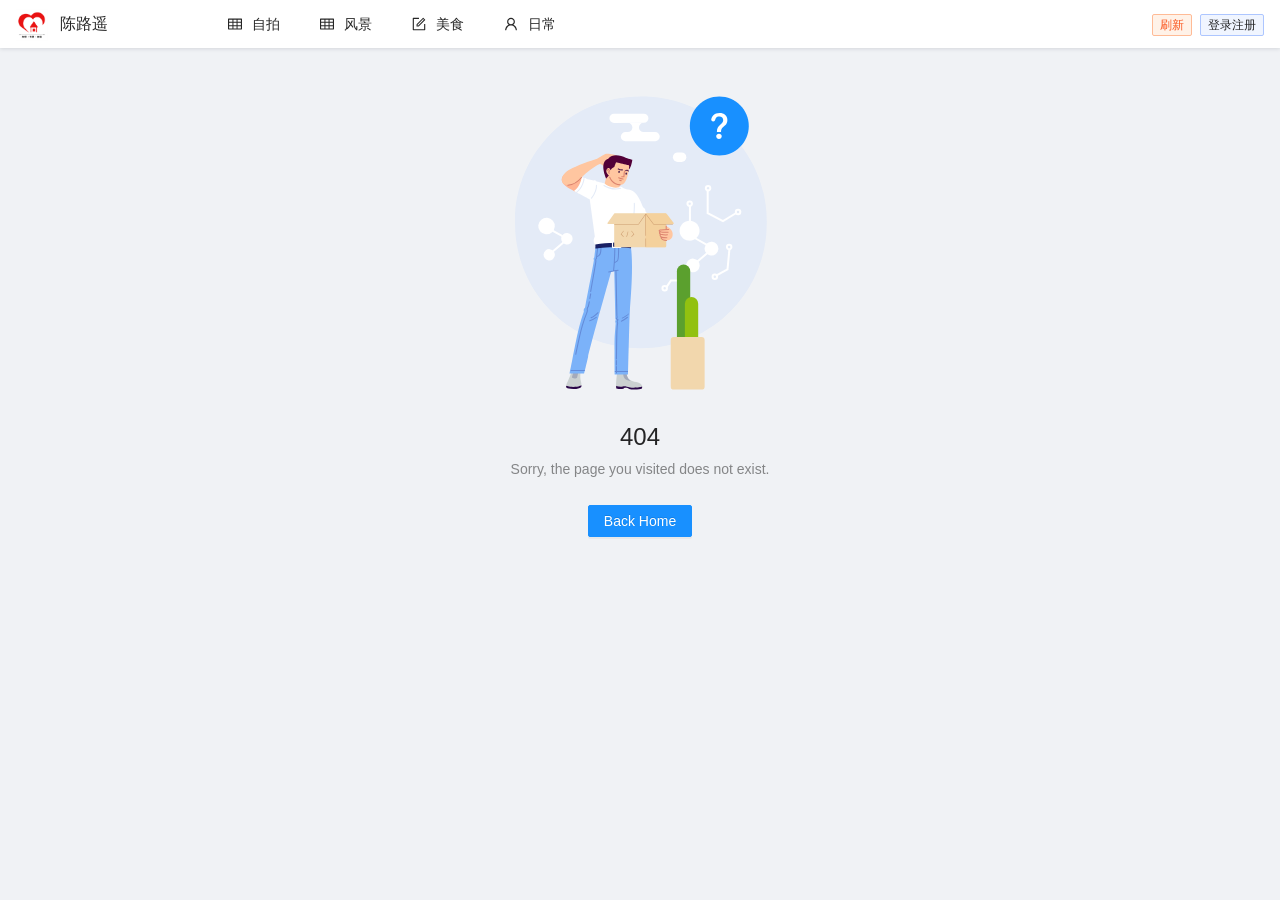
==== commit 170df995: "feat: 1" ====
--- a/index.html
+++ b/index.html
@@ -1,229 +1,221 @@
 <!DOCTYPE html>
 <html lang="en">
-<head>
-    <meta http-equiv="Content-Type" content="text/html; charset=utf-8" />
+  <head>
     <meta charset="UTF-8" />
-    <meta name="viewport" content="width=device-width,initial-scale=1,minimum-scale=1,maximum-scale=1,user-scalable=no" />
-    <meta content="always" name="referrer" />
-    <meta http-equiv="X-UA-Compatible" content="IE=edge,chrome=1" />
-    <meta name="theme-color" content="#000000" />
-    <meta content="yes" name="apple-mobile-web-app-capable" />
-    <meta content="black" name="apple-mobile-web-app-status-bar-style" />
-    <meta content="telephone=no" name="format-detection" />
-    <link href="css/index.041915d5f11c7df3009d.css" rel="stylesheet" />
-    <link rel="icon" href="[data-uri]" type="image/x-icon" />
-    <link rel="apple-touch-icon" href="assets/img/icon256.png?8c4d3b696a887be4c125daedb376fa71" />
-    <title>莹莹</title>
-    <link rel="stylesheet" href="//cdn.staticfile.org/animate.css/3.7.0/animate.min.css" />
-    <script src="//cdn.staticfile.org/prefixfree/1.0.7/prefixfree.min.js"></script>
-    <script src="//cdn.staticfile.org/jquery/1.12.4/jquery.min.js"></script>
-    <script src="//cdn.staticfile.org/device.js/0.2.7/device.min.js"></script>
-    <script src="//cdn.staticfile.org/modernizr/2.8.3/modernizr.min.js"></script>
-    <script src="//cdn.staticfile.org/vue/2.2.6/vue.min.js"></script>
-</head>
-<body>
-<header :class="{'menu-hover':expandNav,'on-top':scrollTop&lt;=wh-300,'in-content':scrollTop&gt;wh-300}">
-    <div class="limit">
-        <a href="#"><img id="logo" src="assets/img/header-logo.png?1f7e6681ffce69c7c2fad38d5b1812ed" /></a>
-        <div id="icon-menu" @click="iconMenuClick">
-            <section class="mod">
-                <div class="menu-button" :class="{'menu-hover':expandNav}">
-                    <div class="bar"></div>
-                    <div class="bar"></div>
-                    <div class="bar"></div>
-                </div>
-            </section>
+    <meta http-equiv="X-UA-Compatible" content="IE=edge" />
+    <meta
+      name="keywords"
+      content="antd,umi,umijs,实地邻里,脚手架,布局, 实地邻里,项目,Pro,admin,控制台,主页,开箱即用,中后台,解决方案,组件库"
+    />
+    <meta
+      name="description"
+      content="
+    An out-of-box UI solution for enterprise applications as a React boilerplate."
+    />
+    <meta
+      name="description"
+      content="
+      开箱即用的中台前端/设计解决方案。"
+    />
+    <meta
+      name="viewport"
+      content="width=device-width, initial-scale=1.0, maximum-scale=1.0, user-scalable=0"
+    />
+    <title>陈路遥</title>
+    <link rel="icon" href="/favicon.ico" type="image/x-icon" />
+    <link rel="stylesheet" href="/umi.9372b12a.css" />
+    <script>
+      window.routerBase = "/";
+    </script>
+    <script>
+      //! umi version: 3.2.24
+    </script>
+  </head>
+  <body>
+    <noscript>Out-of-the-box mid-stage front/design solution!</noscript>
+    <div id="root">
+      <style>
+        html,
+        body,
+        #root {
+          height: 100%;
+          margin: 0;
+          padding: 0;
+        }
+        #root {
+          background-image: url("/home_bg.png");
+          background-repeat: no-repeat;
+          background-size: 100% auto;
+        }
+        .page-loading-warp {
+          padding: 98px;
+          display: flex;
+          justify-content: center;
+          align-items: center;
+        }
+        .ant-spin {
+          -webkit-box-sizing: border-box;
+          box-sizing: border-box;
+          margin: 0;
+          padding: 0;
+          color: rgba(0, 0, 0, 0.65);
+          font-size: 14px;
+          font-variant: tabular-nums;
+          line-height: 1.5;
+          list-style: none;
+          -webkit-font-feature-settings: "tnum";
+          font-feature-settings: "tnum";
+          position: absolute;
+          display: none;
+          color: #1890ff;
+          text-align: center;
+          vertical-align: middle;
+          opacity: 0;
+          -webkit-transition: -webkit-transform 0.3s
+            cubic-bezier(0.78, 0.14, 0.15, 0.86);
+          transition: -webkit-transform 0.3s
+            cubic-bezier(0.78, 0.14, 0.15, 0.86);
+          transition: transform 0.3s cubic-bezier(0.78, 0.14, 0.15, 0.86);
+          transition: transform 0.3s cubic-bezier(0.78, 0.14, 0.15, 0.86),
+            -webkit-transform 0.3s cubic-bezier(0.78, 0.14, 0.15, 0.86);
+        }
+
+        .ant-spin-spinning {
+          position: static;
+          display: inline-block;
+          opacity: 1;
+        }
+
+        .ant-spin-dot {
+          position: relative;
+          display: inline-block;
+          font-size: 20px;
+          width: 20px;
+          height: 20px;
+        }
+
+        .ant-spin-dot-item {
+          position: absolute;
+          display: block;
+          width: 9px;
+          height: 9px;
+          background-color: #1890ff;
+          border-radius: 100%;
+          -webkit-transform: scale(0.75);
+          -ms-transform: scale(0.75);
+          transform: scale(0.75);
+          -webkit-transform-origin: 50% 50%;
+          -ms-transform-origin: 50% 50%;
+          transform-origin: 50% 50%;
+          opacity: 0.3;
+          -webkit-animation: antSpinMove 1s infinite linear alternate;
+          animation: antSpinMove 1s infinite linear alternate;
+        }
+
+        .ant-spin-dot-item:nth-child(1) {
+          top: 0;
+          left: 0;
+        }
+
+        .ant-spin-dot-item:nth-child(2) {
+          top: 0;
+          right: 0;
+          -webkit-animation-delay: 0.4s;
+          animation-delay: 0.4s;
+        }
+
+        .ant-spin-dot-item:nth-child(3) {
+          right: 0;
+          bottom: 0;
+          -webkit-animation-delay: 0.8s;
+          animation-delay: 0.8s;
+        }
+
+        .ant-spin-dot-item:nth-child(4) {
+          bottom: 0;
+          left: 0;
+          -webkit-animation-delay: 1.2s;
+          animation-delay: 1.2s;
+        }
+
+        .ant-spin-dot-spin {
+          -webkit-transform: rotate(45deg);
+          -ms-transform: rotate(45deg);
+          transform: rotate(45deg);
+          -webkit-animation: antRotate 1.2s infinite linear;
+          animation: antRotate 1.2s infinite linear;
+        }
+
+        .ant-spin-lg .ant-spin-dot {
+          font-size: 32px;
+          width: 32px;
+          height: 32px;
+        }
+
+        .ant-spin-lg .ant-spin-dot i {
+          width: 14px;
+          height: 14px;
+        }
+
+        @media all and (-ms-high-contrast: none), (-ms-high-contrast: active) {
+          .ant-spin-blur {
+            background: #fff;
+            opacity: 0.5;
+          }
+        }
+
+        @-webkit-keyframes antSpinMove {
+          to {
+            opacity: 1;
+          }
+        }
+
+        @keyframes antSpinMove {
+          to {
+            opacity: 1;
+          }
+        }
+
+        @-webkit-keyframes antRotate {
+          to {
+            -webkit-transform: rotate(405deg);
+            transform: rotate(405deg);
+          }
+        }
+
+        @keyframes antRotate {
+          to {
+            -webkit-transform: rotate(405deg);
+            transform: rotate(405deg);
+          }
+        }
+      </style>
+      <div
+        style="
+          display: flex;
+          justify-content: center;
+          align-items: center;
+          flex-direction: column;
+          min-height: 420px;
+          height: 100%;
+        "
+      >
+        <div class="page-loading-warp">
+          <div class="ant-spin ant-spin-lg ant-spin-spinning">
+            <span class="ant-spin-dot ant-spin-dot-spin"
+              ><i class="ant-spin-dot-item"></i><i class="ant-spin-dot-item"></i
+              ><i class="ant-spin-dot-item"></i><i class="ant-spin-dot-item"></i
+            ></span>
+          </div>
         </div>
-        <nav :class="{'always-shown':ww&gt;800}" :style="navStyle">
-            <ul id="text-menu">
-                <li class="menu-item" :class="navLiClass1"><a href="javascript:void(0)" @click.prevent="navTo(0)"><span class="zh sy-xi">首页</span><span class="en sy-zhengcu">HOME</span></a></li>
-                <li class="menu-item" :class="navLiClass3"><a href="javascript:void(0)" @click.prevent="navTo(1)"><span class="zh sy-xi">介绍</span><span class="en sy-zhengcu">ABOUT ME</span></a></li>
-                <li class="menu-item" :class="navLiClass2"><a href="javascript:void(0)" @click.prevent="navTo(2)"><span class="zh sy-xi">展示</span><span class="en sy-zhengcu">SHOW</span></a></li>
-                <li class="menu-item" :class="navLiClass4"><a href="javascript:void(0)" @click.prevent="navTo(4)"><span class="zh sy-xi">联系</span><span class="en sy-zhengcu">CONTACT</span></a></li>
-            </ul>
-        </nav>
+        <div
+          style="display: flex; justify-content: center; align-items: center"
+        >
+          陈路遥
+        </div>
+      </div>
     </div>
-</header>
-<article>
-    <div id="video-container" :style="whStyle">
-        <canvas v-if="isMobile &amp;&amp; canPlayCanvas" id="bg-canvas" :width="inner_ww" :height="wh"></canvas>
-        <video v-if="!isMobile &amp;&amp; canPlayVideo" id="bg-video" :style="bgVideoStyle" src="assets/video/banner.mp4?20bc5bb8011845a0ee53b101286d6fe1" loop="" muted="" preload="none" @loadedmetadata="bgVideoInit" @progress="bgVideoLoadProgress"></video>
-    </div>
-    <section id="screen1" :style="[whStyle,screen1Style]">
-        <div class="limit">
-            <div class="left sy-jixi">
-                <div class="animate">
-                    <img id="stick" src="[data-uri]" />
-                    <img id="egg" src="[data-uri]" />
-                </div>
-                <p class="en">Scroll down</p>
-                <p class="zh">下 滑</p>
-            </div>
-            <div class="right" @mouseenter="screen1_right_hover=true" @mouseleave="screen1_right_hover=false">
-                <div>
-                    <a href="javascript:void(0)" @click.prevent="navTo(1)"><span class="en sy-cu">It's Time</span> <span class="zh sy-jixi">更多<img class="right-arrow" :class="{'move':!isMobileView &amp;&amp; screen1_right_hover}" src="[data-uri]" /></span></a>
-                </div>
-            </div>
-        </div>
-    </section>
-    <section id="about-us">
-        <div class="border">
-            <div class="title">
-                <h1 class="sy-cu">自我介绍</h1>
-                <p class="sy-zhengcu">ABOUT ME</p>
-            </div>
-            <img class="photo" src="assets/img/me.jpg?bf6553462d42698ef7e1d9f7e9dc1903" :class="{'animated tada':about_us_photo_active || aboutUsActiveFirstTime}" @mouseenter="about_us_photo_active=true" @mouseleave="about_us_photo_active=false" />
-            <div class="text can-select sy-putong">
-                <div class="content">
-                    <p>美丽的同学。</p>
-                    <p class="last-but-one-p" :style="aboutUsTextLastButOnePStyle">工作室工作涉及视频前后期制作、平面宣传制作、摄影、室内设计、网页设计、程序设计等方面，始终以专业作为工作室的主旨。</p>
-                    <p class="last-p" :style="aboutUsTextLastPStyle">我们的能力和专业素养还体现在我们所做的项目中。我们承接过东华大学组织的2014年首届时尚传播与社会发展国际论坛、和2015年时尚传媒高峰论坛的全套视觉设计、视频制作工作，还曾与戴尔、中国平安、事农、日本村田制作所、wacom、上海普瑞玛激光设备有限公司、上海佘山青少年活动基地等公司和单位有过项目合作。</p>
-                    <div v-if="isMobileView" class="bottom-arrow" :style="aboutUsArrowStyle" @click.prevent="aboutUsTextArrowClick">
-                        <img src="[data-uri]" :style="aboutUsArrowImgStyle" />
-                    </div>
-                </div>
-            </div>
-        </div>
-    </section>
-    <section class="contact">
-        <div class="bg">
-            <div class="max-limit"></div>
-        </div>
-    </section>
-    <section id="artworks">
-        <div class="limit">
-            <div class="title">
-                <h1 class="sy-cu">展示</h1>
-                <p class="sy-zhengcu">SHOW</p>
-            </div>
-            <div class="title-p sub-title">
-                <div class="title">
-                    <h1 class="sy-cu">图片</h1>
-                    <p class="sy-zhengcu">PICTURE</p>
-                </div>
-            </div>
-            <div class="level1 sy-changgui">
-                <a href="" class="artwork artwork-1 level2"><span class="content-frame"><img src="assets/img/artwork-1.jpg?14a6e960a1d6ca53d68111e8306542da" />
-        <video id="artwork-1-video" v-if="!canPlayBodymovin &amp;&amp; !isMobile &amp;&amp; canPlayVideo" :class="{'hide':!isTablet}" src="assets/video/artwork-1.mp4?d038c24747d029a2a607fa9c6b314b2c" poster="assets/img/artwork-1.jpg?14a6e960a1d6ca53d68111e8306542da" preload="none" loop="" muted="" @loadedmetadata="artworkVideoInit(0,$event)" @progress="artworkVideoLoadProgress(0,$event)"></video><span v-if="canPlayBodymovin" class="svg-animation svg-animation-2"></span> <span v-if="canPlayBodymovin" class="svg-animation svg-animation-1"></span> </span><span v-if="!canPlayBodymovin &amp;&amp; canPlayVideo" class="video-progress" :style="{width:artwork_video_progress[0]+'%'}"></span> <span><span class="artist">HEYIYUN</span><span class="title">GO PRO 可视化音乐</span></span></a>
-                <div class="level2">
-                    <a href="" class="artwork artwork-2 level3"><span class="content-frame"><img src="assets/img/artwork-2.jpg?9ec5599615d8c1b04e923bd7fffcd930" />
-         <video id="artwork-2-video" v-if="!isMobile &amp;&amp; canPlayVideo" :class="{'hide':!isTablet}" src="assets/video/artwork-2.mp4?96c194db7ed9053e4b48a888c6e44be6" loop="" muted="" preload="none" @loadedmetadata="artworkVideoInit(1,$event)" @progress="artworkVideoLoadProgress(1,$event)"></video>
-                        <!--poster="../../assets/img/artwork-2.jpg"--> </span><span class="video-progress" :style="{width:artwork_video_progress[1]+'%'}"></span> <span><span class="artist">HEYIYUN</span><span class="title">吉利汽车UI效果动画</span></span></a>
-                    <div class="level3">
-                        <a href="#" class="artwork artwork-3 level4"><span class="content-frame"><img src="assets/img/artwork-3.jpg?d4aaae03763f46ee6bd5443bb85d9e73" /> </span><span><span class="artist">YUTONG</span><span class="title">圣诞贺卡设计</span></span> </a>
-                        <a href="#" class="artwork artwork-4 level4"><span class="content-frame"><img src="assets/img/artwork-4.jpg?00cfc53ad6b5573fd3a90a4314a5c4da" /> </span><span><span class="artist">CORDEN</span><span class="title">ROOMIN杂志设计</span></span></a>
-                    </div>
-                </div>
-            </div>
-            <div class="more more-below">
-                <a href="#"><img src="[data-uri]" /><span class="sy-cu">更多作品</span></a>
-            </div>
-        </div>
-    </section>
-    <section id="team">
-        <div class="limit">
-            <div class="title-p">
-                <div class="title">
-                    <h1 class="sy-cu">视频</h1>
-                    <p class="sy-zhengcu">VIDEO</p>
-                </div>
-            </div>
-            <div class="members" @mouseenter="members_mouse_enter" @mouseleave="members_mouse_leave">
-                <div class="member-container">
-                    <div id="team-block" :style="teamBlockStyle">
-                        <div class="fill">
-                            <div></div>
-                            <div></div>
-                            <div></div>
-                            <div></div>
-                            <div></div>
-                            <div></div>
-                            <div></div>
-                            <div></div>
-                            <div></div>
-                            <div></div>
-                            <div></div>
-                            <div></div>
-                            <div></div>
-                            <div></div>
-                            <div></div>
-                            <div></div>
-                            <div></div>
-                            <div></div>
-                            <div></div>
-                            <div></div>
-                        </div>
-                    </div>
-                    <div class="member" :class="memberClass[0]" @mouseenter="member_mouse_enter(0)" @click.prevent="member_click(0)">
-                        <img src="assets/img/member-sprites.jpg?bfcf62bf69b3479f4bb186e998ebeb99" />
-                        <div class="detail">
-                            <h2 class="sy-cu">aa</h2>
-                            <div class="line"></div>
-                            <p class="sy-putong">画平面，做后期，不会摄影的制片不是好导演。爱玩，逗逼，口活不好的设计师不是好boss。你不仅在白天能被我催稿，晚上还能听见“毙了，改”。我不是边城里的狗狗但是我也叫大黄。</p>
-                        </div>
-                    </div>
-                </div>
-                <div class="member-container">
-                    <div class="member" :class="memberClass[1]" @mouseenter="member_mouse_enter(1)" @click.prevent="member_click(1)">
-                        <img src="assets/img/member-sprites.jpg?bfcf62bf69b3479f4bb186e998ebeb99" />
-                        <div class="detail">
-                            <h2 class="sy-cu">bb</h2>
-                            <div class="line"></div>
-                            <p class="sy-putong">爱搞事的闲散青年，经常参与校内外大大小小的有逼格的项目，作品高产质量优秀。兴趣广泛，善于行动，热爱生活，精通二次元。曾在工作室勤勤恳恳带领新人，被大家誉为何老师。</p>
-                        </div>
-                    </div>
-                </div>
-                <div class="member-container">
-                    <div class="member" :class="memberClass[2]" @mouseenter="member_mouse_enter(2)" @click.prevent="member_click(2)">
-                        <img src="assets/img/member-sprites.jpg?bfcf62bf69b3479f4bb186e998ebeb99" />
-                        <div class="detail">
-                            <h2 class="sy-cu">cc</h2>
-                            <div class="line"></div>
-                            <p class="sy-putong">资深驴友，走南闯北，摄影好手，电影爱好者。平面设计、版式设计等专业技能一流。在何老师之后带领新人做项目、做指导，技术老练，经验丰富。</p>
-                        </div>
-                    </div>
-                </div>
-                <div class="member-container">
-                    <div class="member" :class="memberClass[3]" @mouseenter="member_mouse_enter(3)" @click.prevent="member_click(3)">
-                        <img src="assets/img/member-sprites.jpg?bfcf62bf69b3479f4bb186e998ebeb99" />
-                        <div class="detail">
-                            <h2 class="sy-cu">cc</h2>
-                            <div class="line"></div>
-                            <p class="sy-putong">艺术范十足的妹子，美术功底扎实，Logo、海报、版式、广告设计样样不虚，平面设计和视频后期项目经验丰富。表面波澜不惊，实则非常少女心。</p>
-                        </div>
-                    </div>
-                </div>
-                <div class="member-container">
-                    <div class="member" :class="memberClass[4]" @mouseenter="member_mouse_enter(4)" @click.prevent="member_click(4)">
-                        <img src="assets/img/member-sprites.jpg?bfcf62bf69b3479f4bb186e998ebeb99" />
-                        <div class="detail">
-                            <h2 class="sy-cu">qq</h2>
-                            <div class="line"></div>
-                            <p class="sy-putong">本网站的开发者，在媒体专业点错技能树终成程序员。拥有程序员招牌直男性格，擅长Web前端开发、.NET开发、平面设计。黑白漫画和剑道爱好者。</p>
-                        </div>
-                    </div>
-                </div>
-                <div class="member-container">
-                    <div class="member" :class="memberClass[5]" @mouseenter="member_mouse_enter(5)" @click.prevent="member_click(5)">
-                        <img src="assets/img/member-sprites.jpg?bfcf62bf69b3479f4bb186e998ebeb99" />
-                        <div class="detail">
-                            <h2 class="sy-cu">zz</h2>
-                            <div class="line"></div>
-                            <p class="sy-putong">本网站的设计师，性格踏实认真，业务能力可靠，擅长平面设计和视频后期制作。负责指导后届工作室成员的项目实践工作，工作室新一任“包工头”。</p>
-                        </div>
-                    </div>
-                </div>
-            </div>
-            <div class="clear"></div>
-        </div>
-    </section>
-    <section id="contact">
-        <div class="bg">
-            <div class="max-limit"></div>
-        </div>
-    </section>
-</article>
-<footer></footer>
-<script type="text/javascript" src="js/index.041915d5f11c7df3009d.bundle.js"></script>
-</body>
-</html>+
+    <script src="/umi.adac69f2.js"></script>
+  </body>
+</html>
--- a/umi.9372b12a.css
+++ b/umi.9372b12a.css
@@ -0,0 +1 @@
+[class*=ant-]::-ms-clear,[class*=ant-] input::-ms-clear,[class*=ant-] input::-ms-reveal,[class^=ant-]::-ms-clear,[class^=ant-] input::-ms-clear,[class^=ant-] input::-ms-reveal{display:none}[class*=ant-],[class*=ant-] *,[class*=ant-] :after,[class*=ant-] :before,[class^=ant-],[class^=ant-] *,[class^=ant-] :after,[class^=ant-] :before{box-sizing:border-box}body,html{width:100%;height:100%}input::-ms-clear,input::-ms-reveal{display:none}*,:after,:before{box-sizing:border-box}html{font-family:sans-serif;line-height:1.15;-webkit-text-size-adjust:100%;-ms-text-size-adjust:100%;-ms-overflow-style:scrollbar;-webkit-tap-highlight-color:rgba(0,0,0,0)}@-ms-viewport{width:device-width}body{margin:0;color:rgba(0,0,0,.85);font-size:14px;font-family:-apple-system,BlinkMacSystemFont,"Segoe UI",Roboto,"Helvetica Neue",Arial,"Noto Sans",sans-serif,"Apple Color Emoji","Segoe UI Emoji","Segoe UI Symbol","Noto Color Emoji";font-variant:tabular-nums;line-height:1.5715;background-color:#fff;font-feature-settings:"tnum","tnum"}[tabindex="-1"]:focus{outline:none!important}hr{box-sizing:content-box;height:0;overflow:visible}h1,h2,h3,h4,h5,h6{margin-top:0;margin-bottom:.5em;color:rgba(0,0,0,.85);font-weight:500}p{margin-top:0;margin-bottom:1em}abbr[data-original-title],abbr[title]{text-decoration:underline;-webkit-text-decoration:underline dotted;text-decoration:underline dotted;border-bottom:0;cursor:help}address{margin-bottom:1em;font-style:normal;line-height:inherit}input[type=number],input[type=password],input[type=text],textarea{-webkit-appearance:none}dl,ol,ul{margin-top:0;margin-bottom:1em}ol ol,ol ul,ul ol,ul ul{margin-bottom:0}dt{font-weight:500}dd{margin-bottom:.5em;margin-left:0}blockquote{margin:0 0 1em}dfn{font-style:italic}b,strong{font-weight:bolder}small{font-size:80%}sub,sup{position:relative;font-size:75%;line-height:0;vertical-align:baseline}sub{bottom:-.25em}sup{top:-.5em}a{color:#1890ff;text-decoration:none;background-color:transparent;outline:none;cursor:pointer;transition:color .3s;-webkit-text-decoration-skip:objects}a:hover{color:#40a9ff}a:active{color:#096dd9}a:active,a:hover{text-decoration:none;outline:0}a:focus{text-decoration:none;outline:0}a[disabled]{color:rgba(0,0,0,.25);cursor:not-allowed;pointer-events:none}code,kbd,pre,samp{font-size:1em;font-family:"SFMono-Regular",Consolas,"Liberation Mono",Menlo,Courier,monospace}pre{margin-top:0;margin-bottom:1em;overflow:auto}figure{margin:0 0 1em}img{vertical-align:middle;border-style:none}svg:not(:root){overflow:hidden}[role=button],a,area,button,input:not([type=range]),label,select,summary,textarea{touch-action:manipulation}table{border-collapse:collapse}caption{padding-top:.75em;padding-bottom:.3em;color:rgba(0,0,0,.45);text-align:left;caption-side:bottom}th{text-align:inherit}button,input,optgroup,select,textarea{margin:0;color:inherit;font-size:inherit;font-family:inherit;line-height:inherit}button,input{overflow:visible}button,select{text-transform:none}[type=reset],[type=submit],button,html [type=button]{-webkit-appearance:button}[type=button]::-moz-focus-inner,[type=reset]::-moz-focus-inner,[type=submit]::-moz-focus-inner,button::-moz-focus-inner{padding:0;border-style:none}input[type=checkbox],input[type=radio]{box-sizing:border-box;padding:0}input[type=date],input[type=datetime-local],input[type=month],input[type=time]{-webkit-appearance:listbox}textarea{overflow:auto;resize:vertical}fieldset{min-width:0;margin:0;padding:0;border:0}legend{display:block;width:100%;max-width:100%;margin-bottom:.5em;padding:0;color:inherit;font-size:1.5em;line-height:inherit;white-space:normal}progress{vertical-align:baseline}[type=number]::-webkit-inner-spin-button,[type=number]::-webkit-outer-spin-button{height:auto}[type=search]{outline-offset:-2px;-webkit-appearance:none}[type=search]::-webkit-search-cancel-button,[type=search]::-webkit-search-decoration{-webkit-appearance:none}::-webkit-file-upload-button{font:inherit;-webkit-appearance:button}output{display:inline-block}summary{display:list-item}template{display:none}[hidden]{display:none!important}mark{padding:.2em;background-color:#feffe6}::selection{color:#fff;background:#1890ff}.clearfix:before{display:table;content:""}.clearfix:after{display:table;clear:both;content:""}.anticon{display:inline-block;color:inherit;font-style:normal;line-height:0;text-align:center;text-transform:none;vertical-align:-.125em;text-rendering:optimizeLegibility;-webkit-font-smoothing:antialiased;-moz-osx-font-smoothing:grayscale}.anticon>*{line-height:1}.anticon svg{display:inline-block}.anticon:before{display:none}.anticon .anticon-icon{display:block}.anticon[tabindex]{cursor:pointer}.anticon-spin:before{display:inline-block;animation:loadingCircle 1s linear infinite}.anticon-spin{display:inline-block;animation:loadingCircle 1s linear infinite}.fade-appear,.fade-enter{animation-duration:.2s;animation-fill-mode:both;animation-play-state:paused}.fade-leave{animation-duration:.2s;animation-fill-mode:both;animation-play-state:paused}.fade-appear.fade-appear-active,.fade-enter.fade-enter-active{animation-name:antFadeIn;animation-play-state:running}.fade-leave.fade-leave-active{animation-name:antFadeOut;animation-play-state:running;pointer-events:none}.fade-appear,.fade-enter{opacity:0;animation-timing-function:linear}.fade-leave{animation-timing-function:linear}@keyframes antFadeIn{0%{opacity:0}to{opacity:1}}@keyframes antFadeOut{0%{opacity:1}to{opacity:0}}.move-up-appear,.move-up-enter{animation-duration:.2s;animation-fill-mode:both;animation-play-state:paused}.move-up-leave{animation-duration:.2s;animation-fill-mode:both;animation-play-state:paused}.move-up-appear.move-up-appear-active,.move-up-enter.move-up-enter-active{animation-name:antMoveUpIn;animation-play-state:running}.move-up-leave.move-up-leave-active{animation-name:antMoveUpOut;animation-play-state:running;pointer-events:none}.move-up-appear,.move-up-enter{opacity:0;animation-timing-function:cubic-bezier(.08,.82,.17,1)}.move-up-leave{animation-timing-function:cubic-bezier(.6,.04,.98,.34)}.move-down-appear,.move-down-enter{animation-duration:.2s;animation-fill-mode:both;animation-play-state:paused}.move-down-leave{animation-duration:.2s;animation-fill-mode:both;animation-play-state:paused}.move-down-appear.move-down-appear-active,.move-down-enter.move-down-enter-active{animation-name:antMoveDownIn;animation-play-state:running}.move-down-leave.move-down-leave-active{animation-name:antMoveDownOut;animation-play-state:running;pointer-events:none}.move-down-appear,.move-down-enter{opacity:0;animation-timing-function:cubic-bezier(.08,.82,.17,1)}.move-down-leave{animation-timing-function:cubic-bezier(.6,.04,.98,.34)}.move-left-appear,.move-left-enter{animation-duration:.2s;animation-fill-mode:both;animation-play-state:paused}.move-left-leave{animation-duration:.2s;animation-fill-mode:both;animation-play-state:paused}.move-left-appear.move-left-appear-active,.move-left-enter.move-left-enter-active{animation-name:antMoveLeftIn;animation-play-state:running}.move-left-leave.move-left-leave-active{animation-name:antMoveLeftOut;animation-play-state:running;pointer-events:none}.move-left-appear,.move-left-enter{opacity:0;animation-timing-function:cubic-bezier(.08,.82,.17,1)}.move-left-leave{animation-timing-function:cubic-bezier(.6,.04,.98,.34)}.move-right-appear,.move-right-enter{animation-duration:.2s;animation-fill-mode:both;animation-play-state:paused}.move-right-leave{animation-duration:.2s;animation-fill-mode:both;animation-play-state:paused}.move-right-appear.move-right-appear-active,.move-right-enter.move-right-enter-active{animation-name:antMoveRightIn;animation-play-state:running}.move-right-leave.move-right-leave-active{animation-name:antMoveRightOut;animation-play-state:running;pointer-events:none}.move-right-appear,.move-right-enter{opacity:0;animation-timing-function:cubic-bezier(.08,.82,.17,1)}.move-right-leave{animation-timing-function:cubic-bezier(.6,.04,.98,.34)}@keyframes antMoveDownIn{0%{transform:translateY(100%);transform-origin:0 0;opacity:0}to{transform:translateY(0);transform-origin:0 0;opacity:1}}@keyframes antMoveDownOut{0%{transform:translateY(0);transform-origin:0 0;opacity:1}to{transform:translateY(100%);transform-origin:0 0;opacity:0}}@keyframes antMoveLeftIn{0%{transform:translateX(-100%);transform-origin:0 0;opacity:0}to{transform:translateX(0);transform-origin:0 0;opacity:1}}@keyframes antMoveLeftOut{0%{transform:translateX(0);transform-origin:0 0;opacity:1}to{transform:translateX(-100%);transform-origin:0 0;opacity:0}}@keyframes antMoveRightIn{0%{transform:translateX(100%);transform-origin:0 0;opacity:0}to{transform:translateX(0);transform-origin:0 0;opacity:1}}@keyframes antMoveRightOut{0%{transform:translateX(0);transform-origin:0 0;opacity:1}to{transform:translateX(100%);transform-origin:0 0;opacity:0}}@keyframes antMoveUpIn{0%{transform:translateY(-100%);transform-origin:0 0;opacity:0}to{transform:translateY(0);transform-origin:0 0;opacity:1}}@keyframes antMoveUpOut{0%{transform:translateY(0);transform-origin:0 0;opacity:1}to{transform:translateY(-100%);transform-origin:0 0;opacity:0}}@keyframes loadingCircle{to{transform:rotate(1turn)}}[ant-click-animating-without-extra-node=true],[ant-click-animating=true]{position:relative}html{--antd-wave-shadow-color:#1890ff;--scroll-bar:0}.ant-click-animating-node,[ant-click-animating-without-extra-node=true]:after{position:absolute;top:0;right:0;bottom:0;left:0;display:block;border-radius:inherit;box-shadow:0 0 0 0 #1890ff;box-shadow:0 0 0 0 var(--antd-wave-shadow-color);opacity:.2;animation:fadeEffect 2s cubic-bezier(.08,.82,.17,1),waveEffect .4s cubic-bezier(.08,.82,.17,1);animation-fill-mode:forwards;content:"";pointer-events:none}@keyframes waveEffect{to{box-shadow:0 0 0 #1890ff;box-shadow:0 0 0 6px #1890ff;box-shadow:0 0 0 6px var(--antd-wave-shadow-color)}}@keyframes fadeEffect{to{opacity:0}}.slide-up-appear,.slide-up-enter{animation-duration:.2s;animation-fill-mode:both;animation-play-state:paused}.slide-up-leave{animation-duration:.2s;animation-fill-mode:both;animation-play-state:paused}.slide-up-appear.slide-up-appear-active,.slide-up-enter.slide-up-enter-active{animation-name:antSlideUpIn;animation-play-state:running}.slide-up-leave.slide-up-leave-active{animation-name:antSlideUpOut;animation-play-state:running;pointer-events:none}.slide-up-appear,.slide-up-enter{opacity:0;animation-timing-function:cubic-bezier(.23,1,.32,1)}.slide-up-leave{animation-timing-function:cubic-bezier(.755,.05,.855,.06)}.slide-down-appear,.slide-down-enter{animation-duration:.2s;animation-fill-mode:both;animation-play-state:paused}.slide-down-leave{animation-duration:.2s;animation-fill-mode:both;animation-play-state:paused}.slide-down-appear.slide-down-appear-active,.slide-down-enter.slide-down-enter-active{animation-name:antSlideDownIn;animation-play-state:running}.slide-down-leave.slide-down-leave-active{animation-name:antSlideDownOut;animation-play-state:running;pointer-events:none}.slide-down-appear,.slide-down-enter{opacity:0;animation-timing-function:cubic-bezier(.23,1,.32,1)}.slide-down-leave{animation-timing-function:cubic-bezier(.755,.05,.855,.06)}.slide-left-appear,.slide-left-enter{animation-duration:.2s;animation-fill-mode:both;animation-play-state:paused}.slide-left-leave{animation-duration:.2s;animation-fill-mode:both;animation-play-state:paused}.slide-left-appear.slide-left-appear-active,.slide-left-enter.slide-left-enter-active{animation-name:antSlideLeftIn;animation-play-state:running}.slide-left-leave.slide-left-leave-active{animation-name:antSlideLeftOut;animation-play-state:running;pointer-events:none}.slide-left-appear,.slide-left-enter{opacity:0;animation-timing-function:cubic-bezier(.23,1,.32,1)}.slide-left-leave{animation-timing-function:cubic-bezier(.755,.05,.855,.06)}.slide-right-appear,.slide-right-enter{animation-duration:.2s;animation-fill-mode:both;animation-play-state:paused}.slide-right-leave{animation-duration:.2s;animation-fill-mode:both;animation-play-state:paused}.slide-right-appear.slide-right-appear-active,.slide-right-enter.slide-right-enter-active{animation-name:antSlideRightIn;animation-play-state:running}.slide-right-leave.slide-right-leave-active{animation-name:antSlideRightOut;animation-play-state:running;pointer-events:none}.slide-right-appear,.slide-right-enter{opacity:0;animation-timing-function:cubic-bezier(.23,1,.32,1)}.slide-right-leave{animation-timing-function:cubic-bezier(.755,.05,.855,.06)}@keyframes antSlideUpIn{0%{transform:scaleY(.8);transform-origin:0 0;opacity:0}to{transform:scaleY(1);transform-origin:0 0;opacity:1}}@keyframes antSlideUpOut{0%{transform:scaleY(1);transform-origin:0 0;opacity:1}to{transform:scaleY(.8);transform-origin:0 0;opacity:0}}@keyframes antSlideDownIn{0%{transform:scaleY(.8);transform-origin:100% 100%;opacity:0}to{transform:scaleY(1);transform-origin:100% 100%;opacity:1}}@keyframes antSlideDownOut{0%{transform:scaleY(1);transform-origin:100% 100%;opacity:1}to{transform:scaleY(.8);transform-origin:100% 100%;opacity:0}}@keyframes antSlideLeftIn{0%{transform:scaleX(.8);transform-origin:0 0;opacity:0}to{transform:scaleX(1);transform-origin:0 0;opacity:1}}@keyframes antSlideLeftOut{0%{transform:scaleX(1);transform-origin:0 0;opacity:1}to{transform:scaleX(.8);transform-origin:0 0;opacity:0}}@keyframes antSlideRightIn{0%{transform:scaleX(.8);transform-origin:100% 0;opacity:0}to{transform:scaleX(1);transform-origin:100% 0;opacity:1}}@keyframes antSlideRightOut{0%{transform:scaleX(1);transform-origin:100% 0;opacity:1}to{transform:scaleX(.8);transform-origin:100% 0;opacity:0}}.zoom-appear,.zoom-enter{animation-duration:.2s;animation-fill-mode:both;animation-play-state:paused}.zoom-leave{animation-duration:.2s;animation-fill-mode:both;animation-play-state:paused}.zoom-appear.zoom-appear-active,.zoom-enter.zoom-enter-active{animation-name:antZoomIn;animation-play-state:running}.zoom-leave.zoom-leave-active{animation-name:antZoomOut;animation-play-state:running;pointer-events:none}.zoom-appear,.zoom-enter{transform:scale(0);opacity:0;animation-timing-function:cubic-bezier(.08,.82,.17,1)}.zoom-appear-prepare,.zoom-enter-prepare{transform:none}.zoom-leave{animation-timing-function:cubic-bezier(.78,.14,.15,.86)}.zoom-big-appear,.zoom-big-enter{animation-duration:.2s;animation-fill-mode:both;animation-play-state:paused}.zoom-big-leave{animation-duration:.2s;animation-fill-mode:both;animation-play-state:paused}.zoom-big-appear.zoom-big-appear-active,.zoom-big-enter.zoom-big-enter-active{animation-name:antZoomBigIn;animation-play-state:running}.zoom-big-leave.zoom-big-leave-active{animation-name:antZoomBigOut;animation-play-state:running;pointer-events:none}.zoom-big-appear,.zoom-big-enter{transform:scale(0);opacity:0;animation-timing-function:cubic-bezier(.08,.82,.17,1)}.zoom-big-appear-prepare,.zoom-big-enter-prepare{transform:none}.zoom-big-leave{animation-timing-function:cubic-bezier(.78,.14,.15,.86)}.zoom-big-fast-appear,.zoom-big-fast-enter{animation-duration:.1s;animation-fill-mode:both;animation-play-state:paused}.zoom-big-fast-leave{animation-duration:.1s;animation-fill-mode:both;animation-play-state:paused}.zoom-big-fast-appear.zoom-big-fast-appear-active,.zoom-big-fast-enter.zoom-big-fast-enter-active{animation-name:antZoomBigIn;animation-play-state:running}.zoom-big-fast-leave.zoom-big-fast-leave-active{animation-name:antZoomBigOut;animation-play-state:running;pointer-events:none}.zoom-big-fast-appear,.zoom-big-fast-enter{transform:scale(0);opacity:0;animation-timing-function:cubic-bezier(.08,.82,.17,1)}.zoom-big-fast-appear-prepare,.zoom-big-fast-enter-prepare{transform:none}.zoom-big-fast-leave{animation-timing-function:cubic-bezier(.78,.14,.15,.86)}.zoom-up-appear,.zoom-up-enter{animation-duration:.2s;animation-fill-mode:both;animation-play-state:paused}.zoom-up-leave{animation-duration:.2s;animation-fill-mode:both;animation-play-state:paused}.zoom-up-appear.zoom-up-appear-active,.zoom-up-enter.zoom-up-enter-active{animation-name:antZoomUpIn;animation-play-state:running}.zoom-up-leave.zoom-up-leave-active{animation-name:antZoomUpOut;animation-play-state:running;pointer-events:none}.zoom-up-appear,.zoom-up-enter{transform:scale(0);opacity:0;animation-timing-function:cubic-bezier(.08,.82,.17,1)}.zoom-up-appear-prepare,.zoom-up-enter-prepare{transform:none}.zoom-up-leave{animation-timing-function:cubic-bezier(.78,.14,.15,.86)}.zoom-down-appear,.zoom-down-enter{animation-duration:.2s;animation-fill-mode:both;animation-play-state:paused}.zoom-down-leave{animation-duration:.2s;animation-fill-mode:both;animation-play-state:paused}.zoom-down-appear.zoom-down-appear-active,.zoom-down-enter.zoom-down-enter-active{animation-name:antZoomDownIn;animation-play-state:running}.zoom-down-leave.zoom-down-leave-active{animation-name:antZoomDownOut;animation-play-state:running;pointer-events:none}.zoom-down-appear,.zoom-down-enter{transform:scale(0);opacity:0;animation-timing-function:cubic-bezier(.08,.82,.17,1)}.zoom-down-appear-prepare,.zoom-down-enter-prepare{transform:none}.zoom-down-leave{animation-timing-function:cubic-bezier(.78,.14,.15,.86)}.zoom-left-appear,.zoom-left-enter{animation-duration:.2s;animation-fill-mode:both;animation-play-state:paused}.zoom-left-leave{animation-duration:.2s;animation-fill-mode:both;animation-play-state:paused}.zoom-left-appear.zoom-left-appear-active,.zoom-left-enter.zoom-left-enter-active{animation-name:antZoomLeftIn;animation-play-state:running}.zoom-left-leave.zoom-left-leave-active{animation-name:antZoomLeftOut;animation-play-state:running;pointer-events:none}.zoom-left-appear,.zoom-left-enter{transform:scale(0);opacity:0;animation-timing-function:cubic-bezier(.08,.82,.17,1)}.zoom-left-appear-prepare,.zoom-left-enter-prepare{transform:none}.zoom-left-leave{animation-timing-function:cubic-bezier(.78,.14,.15,.86)}.zoom-right-appear,.zoom-right-enter{animation-duration:.2s;animation-fill-mode:both;animation-play-state:paused}.zoom-right-leave{animation-duration:.2s;animation-fill-mode:both;animation-play-state:paused}.zoom-right-appear.zoom-right-appear-active,.zoom-right-enter.zoom-right-enter-active{animation-name:antZoomRightIn;animation-play-state:running}.zoom-right-leave.zoom-right-leave-active{animation-name:antZoomRightOut;animation-play-state:running;pointer-events:none}.zoom-right-appear,.zoom-right-enter{transform:scale(0);opacity:0;animation-timing-function:cubic-bezier(.08,.82,.17,1)}.zoom-right-appear-prepare,.zoom-right-enter-prepare{transform:none}.zoom-right-leave{animation-timing-function:cubic-bezier(.78,.14,.15,.86)}@keyframes antZoomIn{0%{transform:scale(.2);opacity:0}to{transform:scale(1);opacity:1}}@keyframes antZoomOut{0%{transform:scale(1)}to{transform:scale(.2);opacity:0}}@keyframes antZoomBigIn{0%{transform:scale(.8);opacity:0}to{transform:scale(1);opacity:1}}@keyframes antZoomBigOut{0%{transform:scale(1)}to{transform:scale(.8);opacity:0}}@keyframes antZoomUpIn{0%{transform:scale(.8);transform-origin:50% 0;opacity:0}to{transform:scale(1);transform-origin:50% 0}}@keyframes antZoomUpOut{0%{transform:scale(1);transform-origin:50% 0}to{transform:scale(.8);transform-origin:50% 0;opacity:0}}@keyframes antZoomLeftIn{0%{transform:scale(.8);transform-origin:0 50%;opacity:0}to{transform:scale(1);transform-origin:0 50%}}@keyframes antZoomLeftOut{0%{transform:scale(1);transform-origin:0 50%}to{transform:scale(.8);transform-origin:0 50%;opacity:0}}@keyframes antZoomRightIn{0%{transform:scale(.8);transform-origin:100% 50%;opacity:0}to{transform:scale(1);transform-origin:100% 50%}}@keyframes antZoomRightOut{0%{transform:scale(1);transform-origin:100% 50%}to{transform:scale(.8);transform-origin:100% 50%;opacity:0}}@keyframes antZoomDownIn{0%{transform:scale(.8);transform-origin:50% 100%;opacity:0}to{transform:scale(1);transform-origin:50% 100%}}@keyframes antZoomDownOut{0%{transform:scale(1);transform-origin:50% 100%}to{transform:scale(.8);transform-origin:50% 100%;opacity:0}}.ant-motion-collapse-legacy{overflow:hidden}.ant-motion-collapse-legacy-active{transition:height .15s cubic-bezier(.645,.045,.355,1),opacity .15s cubic-bezier(.645,.045,.355,1)!important}.ant-motion-collapse{overflow:hidden;transition:height .15s cubic-bezier(.645,.045,.355,1),opacity .15s cubic-bezier(.645,.045,.355,1)!important}.ant-btn{line-height:1.5715;position:relative;display:inline-block;font-weight:400;white-space:nowrap;text-align:center;background-image:none;box-shadow:0 2px 0 rgba(0,0,0,.015);cursor:pointer;transition:all .3s cubic-bezier(.645,.045,.355,1);-webkit-user-select:none;-moz-user-select:none;-ms-user-select:none;user-select:none;touch-action:manipulation;height:32px;padding:4px 15px;font-size:14px;border-radius:2px;color:rgba(0,0,0,.85);background:#fff;border:1px solid #d9d9d9}.ant-btn>.anticon{line-height:1}.ant-btn,.ant-btn:active,.ant-btn:focus{outline:0}.ant-btn:not([disabled]):hover{text-decoration:none}.ant-btn:not([disabled]):active{outline:0;box-shadow:none}.ant-btn[disabled]{cursor:not-allowed}.ant-btn[disabled]>*{pointer-events:none}.ant-btn-lg{height:40px;padding:6.4px 15px;font-size:16px;border-radius:2px}.ant-btn-sm{height:24px;padding:0 7px;font-size:14px;border-radius:2px}.ant-btn>a:only-child{color:currentColor}.ant-btn>a:only-child:after{position:absolute;top:0;right:0;bottom:0;left:0;background:transparent;content:""}.ant-btn:focus,.ant-btn:hover{color:#40a9ff;background:#fff;border-color:#40a9ff}.ant-btn:focus>a:only-child,.ant-btn:hover>a:only-child{color:currentColor}.ant-btn:focus>a:only-child:after,.ant-btn:hover>a:only-child:after{position:absolute;top:0;right:0;bottom:0;left:0;background:transparent;content:""}.ant-btn:active{color:#096dd9;background:#fff;border-color:#096dd9}.ant-btn:active>a:only-child{color:currentColor}.ant-btn:active>a:only-child:after{position:absolute;top:0;right:0;bottom:0;left:0;background:transparent;content:""}.ant-btn[disabled],.ant-btn[disabled]:active,.ant-btn[disabled]:focus,.ant-btn[disabled]:hover{color:rgba(0,0,0,.25);background:#f5f5f5;border-color:#d9d9d9;text-shadow:none;box-shadow:none}.ant-btn[disabled]:active>a:only-child,.ant-btn[disabled]:focus>a:only-child,.ant-btn[disabled]:hover>a:only-child,.ant-btn[disabled]>a:only-child{color:currentColor}.ant-btn[disabled]:active>a:only-child:after,.ant-btn[disabled]:focus>a:only-child:after,.ant-btn[disabled]:hover>a:only-child:after,.ant-btn[disabled]>a:only-child:after{position:absolute;top:0;right:0;bottom:0;left:0;background:transparent;content:""}.ant-btn:active,.ant-btn:focus,.ant-btn:hover{text-decoration:none;background:#fff}.ant-btn>span{display:inline-block}.ant-btn-primary{color:#fff;background:#1890ff;border-color:#1890ff;text-shadow:0 -1px 0 rgba(0,0,0,.12);box-shadow:0 2px 0 rgba(0,0,0,.045)}.ant-btn-primary>a:only-child{color:currentColor}.ant-btn-primary>a:only-child:after{position:absolute;top:0;right:0;bottom:0;left:0;background:transparent;content:""}.ant-btn-primary:focus,.ant-btn-primary:hover{color:#fff;background:#40a9ff;border-color:#40a9ff}.ant-btn-primary:focus>a:only-child,.ant-btn-primary:hover>a:only-child{color:currentColor}.ant-btn-primary:focus>a:only-child:after,.ant-btn-primary:hover>a:only-child:after{position:absolute;top:0;right:0;bottom:0;left:0;background:transparent;content:""}.ant-btn-primary:active{color:#fff;background:#096dd9;border-color:#096dd9}.ant-btn-primary:active>a:only-child{color:currentColor}.ant-btn-primary:active>a:only-child:after{position:absolute;top:0;right:0;bottom:0;left:0;background:transparent;content:""}.ant-btn-primary[disabled],.ant-btn-primary[disabled]:active,.ant-btn-primary[disabled]:focus,.ant-btn-primary[disabled]:hover{color:rgba(0,0,0,.25);background:#f5f5f5;border-color:#d9d9d9;text-shadow:none;box-shadow:none}.ant-btn-primary[disabled]:active>a:only-child,.ant-btn-primary[disabled]:focus>a:only-child,.ant-btn-primary[disabled]:hover>a:only-child,.ant-btn-primary[disabled]>a:only-child{color:currentColor}.ant-btn-primary[disabled]:active>a:only-child:after,.ant-btn-primary[disabled]:focus>a:only-child:after,.ant-btn-primary[disabled]:hover>a:only-child:after,.ant-btn-primary[disabled]>a:only-child:after{position:absolute;top:0;right:0;bottom:0;left:0;background:transparent;content:""}.ant-btn-group .ant-btn-primary:not(:first-child):not(:last-child){border-right-color:#40a9ff;border-left-color:#40a9ff}.ant-btn-group .ant-btn-primary:not(:first-child):not(:last-child):disabled{border-color:#d9d9d9}.ant-btn-group .ant-btn-primary:first-child:not(:last-child){border-right-color:#40a9ff}.ant-btn-group .ant-btn-primary:first-child:not(:last-child)[disabled]{border-right-color:#d9d9d9}.ant-btn-group .ant-btn-primary+.ant-btn-primary,.ant-btn-group .ant-btn-primary:last-child:not(:first-child){border-left-color:#40a9ff}.ant-btn-group .ant-btn-primary+.ant-btn-primary[disabled],.ant-btn-group .ant-btn-primary:last-child:not(:first-child)[disabled]{border-left-color:#d9d9d9}.ant-btn-ghost{color:rgba(0,0,0,.85);background:transparent;border-color:#d9d9d9}.ant-btn-ghost>a:only-child{color:currentColor}.ant-btn-ghost>a:only-child:after{position:absolute;top:0;right:0;bottom:0;left:0;background:transparent;content:""}.ant-btn-ghost:focus,.ant-btn-ghost:hover{color:#40a9ff;background:transparent;border-color:#40a9ff}.ant-btn-ghost:focus>a:only-child,.ant-btn-ghost:hover>a:only-child{color:currentColor}.ant-btn-ghost:focus>a:only-child:after,.ant-btn-ghost:hover>a:only-child:after{position:absolute;top:0;right:0;bottom:0;left:0;background:transparent;content:""}.ant-btn-ghost:active{color:#096dd9;background:transparent;border-color:#096dd9}.ant-btn-ghost:active>a:only-child{color:currentColor}.ant-btn-ghost:active>a:only-child:after{position:absolute;top:0;right:0;bottom:0;left:0;background:transparent;content:""}.ant-btn-ghost[disabled],.ant-btn-ghost[disabled]:active,.ant-btn-ghost[disabled]:focus,.ant-btn-ghost[disabled]:hover{color:rgba(0,0,0,.25);background:#f5f5f5;border-color:#d9d9d9;text-shadow:none;box-shadow:none}.ant-btn-ghost[disabled]:active>a:only-child,.ant-btn-ghost[disabled]:focus>a:only-child,.ant-btn-ghost[disabled]:hover>a:only-child,.ant-btn-ghost[disabled]>a:only-child{color:currentColor}.ant-btn-ghost[disabled]:active>a:only-child:after,.ant-btn-ghost[disabled]:focus>a:only-child:after,.ant-btn-ghost[disabled]:hover>a:only-child:after,.ant-btn-ghost[disabled]>a:only-child:after{position:absolute;top:0;right:0;bottom:0;left:0;background:transparent;content:""}.ant-btn-dashed{color:rgba(0,0,0,.85);background:#fff;border-color:#d9d9d9;border-style:dashed}.ant-btn-dashed>a:only-child{color:currentColor}.ant-btn-dashed>a:only-child:after{position:absolute;top:0;right:0;bottom:0;left:0;background:transparent;content:""}.ant-btn-dashed:focus,.ant-btn-dashed:hover{color:#40a9ff;background:#fff;border-color:#40a9ff}.ant-btn-dashed:focus>a:only-child,.ant-btn-dashed:hover>a:only-child{color:currentColor}.ant-btn-dashed:focus>a:only-child:after,.ant-btn-dashed:hover>a:only-child:after{position:absolute;top:0;right:0;bottom:0;left:0;background:transparent;content:""}.ant-btn-dashed:active{color:#096dd9;background:#fff;border-color:#096dd9}.ant-btn-dashed:active>a:only-child{color:currentColor}.ant-btn-dashed:active>a:only-child:after{position:absolute;top:0;right:0;bottom:0;left:0;background:transparent;content:""}.ant-btn-dashed[disabled],.ant-btn-dashed[disabled]:active,.ant-btn-dashed[disabled]:focus,.ant-btn-dashed[disabled]:hover{color:rgba(0,0,0,.25);background:#f5f5f5;border-color:#d9d9d9;text-shadow:none;box-shadow:none}.ant-btn-dashed[disabled]:active>a:only-child,.ant-btn-dashed[disabled]:focus>a:only-child,.ant-btn-dashed[disabled]:hover>a:only-child,.ant-btn-dashed[disabled]>a:only-child{color:currentColor}.ant-btn-dashed[disabled]:active>a:only-child:after,.ant-btn-dashed[disabled]:focus>a:only-child:after,.ant-btn-dashed[disabled]:hover>a:only-child:after,.ant-btn-dashed[disabled]>a:only-child:after{position:absolute;top:0;right:0;bottom:0;left:0;background:transparent;content:""}.ant-btn-danger{color:#fff;background:#ff4d4f;border-color:#ff4d4f;text-shadow:0 -1px 0 rgba(0,0,0,.12);box-shadow:0 2px 0 rgba(0,0,0,.045)}.ant-btn-danger>a:only-child{color:currentColor}.ant-btn-danger>a:only-child:after{position:absolute;top:0;right:0;bottom:0;left:0;background:transparent;content:""}.ant-btn-danger:focus,.ant-btn-danger:hover{color:#fff;background:#ff7875;border-color:#ff7875}.ant-btn-danger:focus>a:only-child,.ant-btn-danger:hover>a:only-child{color:currentColor}.ant-btn-danger:focus>a:only-child:after,.ant-btn-danger:hover>a:only-child:after{position:absolute;top:0;right:0;bottom:0;left:0;background:transparent;content:""}.ant-btn-danger:active{color:#fff;background:#d9363e;border-color:#d9363e}.ant-btn-danger:active>a:only-child{color:currentColor}.ant-btn-danger:active>a:only-child:after{position:absolute;top:0;right:0;bottom:0;left:0;background:transparent;content:""}.ant-btn-danger[disabled],.ant-btn-danger[disabled]:active,.ant-btn-danger[disabled]:focus,.ant-btn-danger[disabled]:hover{color:rgba(0,0,0,.25);background:#f5f5f5;border-color:#d9d9d9;text-shadow:none;box-shadow:none}.ant-btn-danger[disabled]:active>a:only-child,.ant-btn-danger[disabled]:focus>a:only-child,.ant-btn-danger[disabled]:hover>a:only-child,.ant-btn-danger[disabled]>a:only-child{color:currentColor}.ant-btn-danger[disabled]:active>a:only-child:after,.ant-btn-danger[disabled]:focus>a:only-child:after,.ant-btn-danger[disabled]:hover>a:only-child:after,.ant-btn-danger[disabled]>a:only-child:after{position:absolute;top:0;right:0;bottom:0;left:0;background:transparent;content:""}.ant-btn-link{color:#1890ff;background:transparent;border-color:transparent;box-shadow:none}.ant-btn-link>a:only-child{color:currentColor}.ant-btn-link>a:only-child:after{position:absolute;top:0;right:0;bottom:0;left:0;background:transparent;content:""}.ant-btn-link:focus,.ant-btn-link:hover{color:#40a9ff;background:transparent;border-color:#40a9ff}.ant-btn-link:focus>a:only-child,.ant-btn-link:hover>a:only-child{color:currentColor}.ant-btn-link:focus>a:only-child:after,.ant-btn-link:hover>a:only-child:after{position:absolute;top:0;right:0;bottom:0;left:0;background:transparent;content:""}.ant-btn-link:active{color:#096dd9;background:transparent;border-color:#096dd9}.ant-btn-link:active>a:only-child{color:currentColor}.ant-btn-link:active>a:only-child:after{position:absolute;top:0;right:0;bottom:0;left:0;background:transparent;content:""}.ant-btn-link[disabled],.ant-btn-link[disabled]:active,.ant-btn-link[disabled]:focus,.ant-btn-link[disabled]:hover{background:#f5f5f5;border-color:#d9d9d9}.ant-btn-link:hover{background:transparent}.ant-btn-link:active,.ant-btn-link:focus,.ant-btn-link:hover{border-color:transparent}.ant-btn-link[disabled],.ant-btn-link[disabled]:active,.ant-btn-link[disabled]:focus,.ant-btn-link[disabled]:hover{color:rgba(0,0,0,.25);background:transparent;border-color:transparent;text-shadow:none;box-shadow:none}.ant-btn-link[disabled]:active>a:only-child,.ant-btn-link[disabled]:focus>a:only-child,.ant-btn-link[disabled]:hover>a:only-child,.ant-btn-link[disabled]>a:only-child{color:currentColor}.ant-btn-link[disabled]:active>a:only-child:after,.ant-btn-link[disabled]:focus>a:only-child:after,.ant-btn-link[disabled]:hover>a:only-child:after,.ant-btn-link[disabled]>a:only-child:after{position:absolute;top:0;right:0;bottom:0;left:0;background:transparent;content:""}.ant-btn-text{color:rgba(0,0,0,.85);background:transparent;border-color:transparent;box-shadow:none}.ant-btn-text>a:only-child{color:currentColor}.ant-btn-text>a:only-child:after{position:absolute;top:0;right:0;bottom:0;left:0;background:transparent;content:""}.ant-btn-text:focus,.ant-btn-text:hover{color:#40a9ff;background:transparent;border-color:#40a9ff}.ant-btn-text:focus>a:only-child,.ant-btn-text:hover>a:only-child{color:currentColor}.ant-btn-text:focus>a:only-child:after,.ant-btn-text:hover>a:only-child:after{position:absolute;top:0;right:0;bottom:0;left:0;background:transparent;content:""}.ant-btn-text:active{color:#096dd9;background:transparent;border-color:#096dd9}.ant-btn-text:active>a:only-child{color:currentColor}.ant-btn-text:active>a:only-child:after{position:absolute;top:0;right:0;bottom:0;left:0;background:transparent;content:""}.ant-btn-text[disabled],.ant-btn-text[disabled]:active,.ant-btn-text[disabled]:focus,.ant-btn-text[disabled]:hover{background:#f5f5f5;border-color:#d9d9d9}.ant-btn-text:focus,.ant-btn-text:hover{color:rgba(0,0,0,.85);background:rgba(0,0,0,.018);border-color:transparent}.ant-btn-text:active{color:rgba(0,0,0,.85);background:rgba(0,0,0,.028);border-color:transparent}.ant-btn-text[disabled],.ant-btn-text[disabled]:active,.ant-btn-text[disabled]:focus,.ant-btn-text[disabled]:hover{color:rgba(0,0,0,.25);background:transparent;border-color:transparent;text-shadow:none;box-shadow:none}.ant-btn-text[disabled]:active>a:only-child,.ant-btn-text[disabled]:focus>a:only-child,.ant-btn-text[disabled]:hover>a:only-child,.ant-btn-text[disabled]>a:only-child{color:currentColor}.ant-btn-text[disabled]:active>a:only-child:after,.ant-btn-text[disabled]:focus>a:only-child:after,.ant-btn-text[disabled]:hover>a:only-child:after,.ant-btn-text[disabled]>a:only-child:after{position:absolute;top:0;right:0;bottom:0;left:0;background:transparent;content:""}.ant-btn-dangerous{color:#ff4d4f;background:#fff;border-color:#ff4d4f}.ant-btn-dangerous>a:only-child{color:currentColor}.ant-btn-dangerous>a:only-child:after{position:absolute;top:0;right:0;bottom:0;left:0;background:transparent;content:""}.ant-btn-dangerous:focus,.ant-btn-dangerous:hover{color:#ff7875;background:#fff;border-color:#ff7875}.ant-btn-dangerous:focus>a:only-child,.ant-btn-dangerous:hover>a:only-child{color:currentColor}.ant-btn-dangerous:focus>a:only-child:after,.ant-btn-dangerous:hover>a:only-child:after{position:absolute;top:0;right:0;bottom:0;left:0;background:transparent;content:""}.ant-btn-dangerous:active{color:#d9363e;background:#fff;border-color:#d9363e}.ant-btn-dangerous:active>a:only-child{color:currentColor}.ant-btn-dangerous:active>a:only-child:after{position:absolute;top:0;right:0;bottom:0;left:0;background:transparent;content:""}.ant-btn-dangerous[disabled],.ant-btn-dangerous[disabled]:active,.ant-btn-dangerous[disabled]:focus,.ant-btn-dangerous[disabled]:hover{color:rgba(0,0,0,.25);background:#f5f5f5;border-color:#d9d9d9;text-shadow:none;box-shadow:none}.ant-btn-dangerous[disabled]:active>a:only-child,.ant-btn-dangerous[disabled]:focus>a:only-child,.ant-btn-dangerous[disabled]:hover>a:only-child,.ant-btn-dangerous[disabled]>a:only-child{color:currentColor}.ant-btn-dangerous[disabled]:active>a:only-child:after,.ant-btn-dangerous[disabled]:focus>a:only-child:after,.ant-btn-dangerous[disabled]:hover>a:only-child:after,.ant-btn-dangerous[disabled]>a:only-child:after{position:absolute;top:0;right:0;bottom:0;left:0;background:transparent;content:""}.ant-btn-dangerous.ant-btn-primary{color:#fff;background:#ff4d4f;border-color:#ff4d4f;text-shadow:0 -1px 0 rgba(0,0,0,.12);box-shadow:0 2px 0 rgba(0,0,0,.045)}.ant-btn-dangerous.ant-btn-primary>a:only-child{color:currentColor}.ant-btn-dangerous.ant-btn-primary>a:only-child:after{position:absolute;top:0;right:0;bottom:0;left:0;background:transparent;content:""}.ant-btn-dangerous.ant-btn-primary:focus,.ant-btn-dangerous.ant-btn-primary:hover{color:#fff;background:#ff7875;border-color:#ff7875}.ant-btn-dangerous.ant-btn-primary:focus>a:only-child,.ant-btn-dangerous.ant-btn-primary:hover>a:only-child{color:currentColor}.ant-btn-dangerous.ant-btn-primary:focus>a:only-child:after,.ant-btn-dangerous.ant-btn-primary:hover>a:only-child:after{position:absolute;top:0;right:0;bottom:0;left:0;background:transparent;content:""}.ant-btn-dangerous.ant-btn-primary:active{color:#fff;background:#d9363e;border-color:#d9363e}.ant-btn-dangerous.ant-btn-primary:active>a:only-child{color:currentColor}.ant-btn-dangerous.ant-btn-primary:active>a:only-child:after{position:absolute;top:0;right:0;bottom:0;left:0;background:transparent;content:""}.ant-btn-dangerous.ant-btn-primary[disabled],.ant-btn-dangerous.ant-btn-primary[disabled]:active,.ant-btn-dangerous.ant-btn-primary[disabled]:focus,.ant-btn-dangerous.ant-btn-primary[disabled]:hover{color:rgba(0,0,0,.25);background:#f5f5f5;border-color:#d9d9d9;text-shadow:none;box-shadow:none}.ant-btn-dangerous.ant-btn-primary[disabled]:active>a:only-child,.ant-btn-dangerous.ant-btn-primary[disabled]:focus>a:only-child,.ant-btn-dangerous.ant-btn-primary[disabled]:hover>a:only-child,.ant-btn-dangerous.ant-btn-primary[disabled]>a:only-child{color:currentColor}.ant-btn-dangerous.ant-btn-primary[disabled]:active>a:only-child:after,.ant-btn-dangerous.ant-btn-primary[disabled]:focus>a:only-child:after,.ant-btn-dangerous.ant-btn-primary[disabled]:hover>a:only-child:after,.ant-btn-dangerous.ant-btn-primary[disabled]>a:only-child:after{position:absolute;top:0;right:0;bottom:0;left:0;background:transparent;content:""}.ant-btn-dangerous.ant-btn-link{color:#ff4d4f;background:transparent;border-color:transparent;box-shadow:none}.ant-btn-dangerous.ant-btn-link>a:only-child{color:currentColor}.ant-btn-dangerous.ant-btn-link>a:only-child:after{position:absolute;top:0;right:0;bottom:0;left:0;background:transparent;content:""}.ant-btn-dangerous.ant-btn-link:focus,.ant-btn-dangerous.ant-btn-link:hover{color:#40a9ff;border-color:#40a9ff}.ant-btn-dangerous.ant-btn-link:active{color:#096dd9;border-color:#096dd9}.ant-btn-dangerous.ant-btn-link[disabled],.ant-btn-dangerous.ant-btn-link[disabled]:active,.ant-btn-dangerous.ant-btn-link[disabled]:focus,.ant-btn-dangerous.ant-btn-link[disabled]:hover{background:#f5f5f5;border-color:#d9d9d9}.ant-btn-dangerous.ant-btn-link:focus,.ant-btn-dangerous.ant-btn-link:hover{color:#ff7875;background:transparent;border-color:transparent}.ant-btn-dangerous.ant-btn-link:focus>a:only-child,.ant-btn-dangerous.ant-btn-link:hover>a:only-child{color:currentColor}.ant-btn-dangerous.ant-btn-link:focus>a:only-child:after,.ant-btn-dangerous.ant-btn-link:hover>a:only-child:after{position:absolute;top:0;right:0;bottom:0;left:0;background:transparent;content:""}.ant-btn-dangerous.ant-btn-link:active{color:#d9363e;background:transparent;border-color:transparent}.ant-btn-dangerous.ant-btn-link:active>a:only-child{color:currentColor}.ant-btn-dangerous.ant-btn-link:active>a:only-child:after{position:absolute;top:0;right:0;bottom:0;left:0;background:transparent;content:""}.ant-btn-dangerous.ant-btn-link[disabled],.ant-btn-dangerous.ant-btn-link[disabled]:active,.ant-btn-dangerous.ant-btn-link[disabled]:focus,.ant-btn-dangerous.ant-btn-link[disabled]:hover{color:rgba(0,0,0,.25);background:transparent;border-color:transparent;text-shadow:none;box-shadow:none}.ant-btn-dangerous.ant-btn-link[disabled]:active>a:only-child,.ant-btn-dangerous.ant-btn-link[disabled]:focus>a:only-child,.ant-btn-dangerous.ant-btn-link[disabled]:hover>a:only-child,.ant-btn-dangerous.ant-btn-link[disabled]>a:only-child{color:currentColor}.ant-btn-dangerous.ant-btn-link[disabled]:active>a:only-child:after,.ant-btn-dangerous.ant-btn-link[disabled]:focus>a:only-child:after,.ant-btn-dangerous.ant-btn-link[disabled]:hover>a:only-child:after,.ant-btn-dangerous.ant-btn-link[disabled]>a:only-child:after{position:absolute;top:0;right:0;bottom:0;left:0;background:transparent;content:""}.ant-btn-dangerous.ant-btn-text{color:#ff4d4f;background:transparent;border-color:transparent;box-shadow:none}.ant-btn-dangerous.ant-btn-text>a:only-child{color:currentColor}.ant-btn-dangerous.ant-btn-text>a:only-child:after{position:absolute;top:0;right:0;bottom:0;left:0;background:transparent;content:""}.ant-btn-dangerous.ant-btn-text:focus,.ant-btn-dangerous.ant-btn-text:hover{color:#40a9ff;background:transparent;border-color:#40a9ff}.ant-btn-dangerous.ant-btn-text:active{color:#096dd9;background:transparent;border-color:#096dd9}.ant-btn-dangerous.ant-btn-text[disabled],.ant-btn-dangerous.ant-btn-text[disabled]:active,.ant-btn-dangerous.ant-btn-text[disabled]:focus,.ant-btn-dangerous.ant-btn-text[disabled]:hover{background:#f5f5f5;border-color:#d9d9d9}.ant-btn-dangerous.ant-btn-text:focus,.ant-btn-dangerous.ant-btn-text:hover{color:#ff7875;background:rgba(0,0,0,.018);border-color:transparent}.ant-btn-dangerous.ant-btn-text:focus>a:only-child,.ant-btn-dangerous.ant-btn-text:hover>a:only-child{color:currentColor}.ant-btn-dangerous.ant-btn-text:focus>a:only-child:after,.ant-btn-dangerous.ant-btn-text:hover>a:only-child:after{position:absolute;top:0;right:0;bottom:0;left:0;background:transparent;content:""}.ant-btn-dangerous.ant-btn-text:active{color:#d9363e;background:rgba(0,0,0,.028);border-color:transparent}.ant-btn-dangerous.ant-btn-text:active>a:only-child{color:currentColor}.ant-btn-dangerous.ant-btn-text:active>a:only-child:after{position:absolute;top:0;right:0;bottom:0;left:0;background:transparent;content:""}.ant-btn-dangerous.ant-btn-text[disabled],.ant-btn-dangerous.ant-btn-text[disabled]:active,.ant-btn-dangerous.ant-btn-text[disabled]:focus,.ant-btn-dangerous.ant-btn-text[disabled]:hover{color:rgba(0,0,0,.25);background:transparent;border-color:transparent;text-shadow:none;box-shadow:none}.ant-btn-dangerous.ant-btn-text[disabled]:active>a:only-child,.ant-btn-dangerous.ant-btn-text[disabled]:focus>a:only-child,.ant-btn-dangerous.ant-btn-text[disabled]:hover>a:only-child,.ant-btn-dangerous.ant-btn-text[disabled]>a:only-child{color:currentColor}.ant-btn-dangerous.ant-btn-text[disabled]:active>a:only-child:after,.ant-btn-dangerous.ant-btn-text[disabled]:focus>a:only-child:after,.ant-btn-dangerous.ant-btn-text[disabled]:hover>a:only-child:after,.ant-btn-dangerous.ant-btn-text[disabled]>a:only-child:after{position:absolute;top:0;right:0;bottom:0;left:0;background:transparent;content:""}.ant-btn-icon-only{width:32px;height:32px;padding:2.4px 0;font-size:16px;border-radius:2px;vertical-align:-1px}.ant-btn-icon-only>*{font-size:16px}.ant-btn-icon-only.ant-btn-lg{width:40px;height:40px;padding:4.9px 0;font-size:18px;border-radius:2px}.ant-btn-icon-only.ant-btn-lg>*{font-size:18px}.ant-btn-icon-only.ant-btn-sm{width:24px;height:24px;padding:0;font-size:14px;border-radius:2px}.ant-btn-icon-only.ant-btn-sm>*{font-size:14px}.ant-btn-round{height:32px;padding:4px 16px;font-size:14px;border-radius:32px}.ant-btn-round.ant-btn-lg{height:40px;padding:6.4px 20px;font-size:16px;border-radius:40px}.ant-btn-round.ant-btn-sm{height:24px;padding:0 12px;font-size:14px;border-radius:24px}.ant-btn-round.ant-btn-icon-only{width:auto}.ant-btn-circle{min-width:32px;padding-right:0;padding-left:0;text-align:center;border-radius:50%}.ant-btn-circle.ant-btn-lg{min-width:40px;border-radius:50%}.ant-btn-circle.ant-btn-sm{min-width:24px;border-radius:50%}.ant-btn:before{position:absolute;top:-1px;right:-1px;bottom:-1px;left:-1px;z-index:1;display:none;background:#fff;border-radius:inherit;opacity:.35;transition:opacity .2s;content:"";pointer-events:none}.ant-btn .anticon{transition:margin-left .3s cubic-bezier(.645,.045,.355,1)}.ant-btn .anticon.anticon-minus>svg,.ant-btn .anticon.anticon-plus>svg{shape-rendering:optimizeSpeed}.ant-btn.ant-btn-loading{position:relative}.ant-btn.ant-btn-loading:not([disabled]){pointer-events:none}.ant-btn.ant-btn-loading:before{display:block}.ant-btn>.ant-btn-loading-icon{transition:all .3s cubic-bezier(.645,.045,.355,1)}.ant-btn>.ant-btn-loading-icon .anticon{padding-right:8px}.ant-btn-group{position:relative;display:inline-flex}.ant-btn-group>.ant-btn,.ant-btn-group>span>.ant-btn{position:relative}.ant-btn-group>.ant-btn:active,.ant-btn-group>.ant-btn:focus,.ant-btn-group>.ant-btn:hover,.ant-btn-group>span>.ant-btn:active,.ant-btn-group>span>.ant-btn:focus,.ant-btn-group>span>.ant-btn:hover{z-index:2}.ant-btn-group>.ant-btn[disabled],.ant-btn-group>span>.ant-btn[disabled]{z-index:0}.ant-btn-group .ant-btn-icon-only{font-size:14px}.ant-btn-group-lg>.ant-btn,.ant-btn-group-lg>span>.ant-btn{height:40px;padding:6.4px 15px;font-size:16px;border-radius:0}.ant-btn-group-lg .ant-btn.ant-btn-icon-only{width:40px;height:40px;padding-right:0;padding-left:0}.ant-btn-group-sm>.ant-btn,.ant-btn-group-sm>span>.ant-btn{height:24px;padding:0 7px;font-size:14px;border-radius:0}.ant-btn-group-sm>.ant-btn>.anticon,.ant-btn-group-sm>span>.ant-btn>.anticon{font-size:14px}.ant-btn-group-sm .ant-btn.ant-btn-icon-only{width:24px;height:24px;padding-right:0;padding-left:0}.ant-btn+.ant-btn-group,.ant-btn-group+.ant-btn,.ant-btn-group+.ant-btn-group,.ant-btn-group .ant-btn+.ant-btn,.ant-btn-group .ant-btn+span,.ant-btn-group>span+span,.ant-btn-group span+.ant-btn{margin-left:-1px}.ant-btn-group .ant-btn-primary+.ant-btn:not(.ant-btn-primary):not([disabled]){border-left-color:transparent}.ant-btn-group .ant-btn{border-radius:0}.ant-btn-group>.ant-btn:first-child,.ant-btn-group>span:first-child>.ant-btn{margin-left:0}.ant-btn-group>.ant-btn:only-child{border-radius:2px}.ant-btn-group>span:only-child>.ant-btn{border-radius:2px}.ant-btn-group>.ant-btn:first-child:not(:last-child),.ant-btn-group>span:first-child:not(:last-child)>.ant-btn{border-top-left-radius:2px;border-bottom-left-radius:2px}.ant-btn-group>.ant-btn:last-child:not(:first-child),.ant-btn-group>span:last-child:not(:first-child)>.ant-btn{border-top-right-radius:2px;border-bottom-right-radius:2px}.ant-btn-group-sm>.ant-btn:only-child{border-radius:2px}.ant-btn-group-sm>span:only-child>.ant-btn{border-radius:2px}.ant-btn-group-sm>.ant-btn:first-child:not(:last-child),.ant-btn-group-sm>span:first-child:not(:last-child)>.ant-btn{border-top-left-radius:2px;border-bottom-left-radius:2px}.ant-btn-group-sm>.ant-btn:last-child:not(:first-child),.ant-btn-group-sm>span:last-child:not(:first-child)>.ant-btn{border-top-right-radius:2px;border-bottom-right-radius:2px}.ant-btn-group>.ant-btn-group{float:left}.ant-btn-group>.ant-btn-group:not(:first-child):not(:last-child)>.ant-btn{border-radius:0}.ant-btn-group>.ant-btn-group:first-child:not(:last-child)>.ant-btn:last-child{padding-right:8px;border-top-right-radius:0;border-bottom-right-radius:0}.ant-btn-group>.ant-btn-group:last-child:not(:first-child)>.ant-btn:first-child{padding-left:8px;border-top-left-radius:0;border-bottom-left-radius:0}.ant-btn-group-rtl.ant-btn+.ant-btn-group,.ant-btn-group-rtl.ant-btn-group+.ant-btn,.ant-btn-group-rtl.ant-btn-group+.ant-btn-group,.ant-btn-group-rtl.ant-btn-group .ant-btn+.ant-btn,.ant-btn-group-rtl.ant-btn-group .ant-btn+span,.ant-btn-group-rtl.ant-btn-group>span+span,.ant-btn-group-rtl.ant-btn-group span+.ant-btn,.ant-btn-rtl.ant-btn+.ant-btn-group,.ant-btn-rtl.ant-btn-group+.ant-btn,.ant-btn-rtl.ant-btn-group+.ant-btn-group,.ant-btn-rtl.ant-btn-group .ant-btn+.ant-btn,.ant-btn-rtl.ant-btn-group .ant-btn+span,.ant-btn-rtl.ant-btn-group>span+span,.ant-btn-rtl.ant-btn-group span+.ant-btn{margin-right:-1px;margin-left:auto}.ant-btn-group.ant-btn-group-rtl{direction:rtl}.ant-btn-group-rtl.ant-btn-group>.ant-btn:first-child:not(:last-child),.ant-btn-group-rtl.ant-btn-group>span:first-child:not(:last-child)>.ant-btn{border-top-left-radius:0;border-top-right-radius:2px;border-bottom-right-radius:2px;border-bottom-left-radius:0}.ant-btn-group-rtl.ant-btn-group>.ant-btn:last-child:not(:first-child),.ant-btn-group-rtl.ant-btn-group>span:last-child:not(:first-child)>.ant-btn{border-top-left-radius:2px;border-top-right-radius:0;border-bottom-right-radius:0;border-bottom-left-radius:2px}.ant-btn-group-rtl.ant-btn-group-sm>.ant-btn:first-child:not(:last-child),.ant-btn-group-rtl.ant-btn-group-sm>span:first-child:not(:last-child)>.ant-btn{border-top-left-radius:0;border-top-right-radius:2px;border-bottom-right-radius:2px;border-bottom-left-radius:0}.ant-btn-group-rtl.ant-btn-group-sm>.ant-btn:last-child:not(:first-child),.ant-btn-group-rtl.ant-btn-group-sm>span:last-child:not(:first-child)>.ant-btn{border-top-left-radius:2px;border-top-right-radius:0;border-bottom-right-radius:0;border-bottom-left-radius:2px}.ant-btn:active>span,.ant-btn:focus>span{position:relative}.ant-btn>.anticon+span,.ant-btn>span+.anticon{margin-left:8px}.ant-btn-background-ghost{color:#fff;background:transparent!important;border-color:#fff}.ant-btn-background-ghost.ant-btn-primary{color:#1890ff;background:transparent;border-color:#1890ff;text-shadow:none}.ant-btn-background-ghost.ant-btn-primary>a:only-child{color:currentColor}.ant-btn-background-ghost.ant-btn-primary>a:only-child:after{position:absolute;top:0;right:0;bottom:0;left:0;background:transparent;content:""}.ant-btn-background-ghost.ant-btn-primary:focus,.ant-btn-background-ghost.ant-btn-primary:hover{color:#40a9ff;background:transparent;border-color:#40a9ff}.ant-btn-background-ghost.ant-btn-primary:focus>a:only-child,.ant-btn-background-ghost.ant-btn-primary:hover>a:only-child{color:currentColor}.ant-btn-background-ghost.ant-btn-primary:focus>a:only-child:after,.ant-btn-background-ghost.ant-btn-primary:hover>a:only-child:after{position:absolute;top:0;right:0;bottom:0;left:0;background:transparent;content:""}.ant-btn-background-ghost.ant-btn-primary:active{color:#096dd9;background:transparent;border-color:#096dd9}.ant-btn-background-ghost.ant-btn-primary:active>a:only-child{color:currentColor}.ant-btn-background-ghost.ant-btn-primary:active>a:only-child:after{position:absolute;top:0;right:0;bottom:0;left:0;background:transparent;content:""}.ant-btn-background-ghost.ant-btn-primary[disabled],.ant-btn-background-ghost.ant-btn-primary[disabled]:active,.ant-btn-background-ghost.ant-btn-primary[disabled]:focus,.ant-btn-background-ghost.ant-btn-primary[disabled]:hover{color:rgba(0,0,0,.25);background:#f5f5f5;border-color:#d9d9d9;text-shadow:none;box-shadow:none}.ant-btn-background-ghost.ant-btn-primary[disabled]:active>a:only-child,.ant-btn-background-ghost.ant-btn-primary[disabled]:focus>a:only-child,.ant-btn-background-ghost.ant-btn-primary[disabled]:hover>a:only-child,.ant-btn-background-ghost.ant-btn-primary[disabled]>a:only-child{color:currentColor}.ant-btn-background-ghost.ant-btn-primary[disabled]:active>a:only-child:after,.ant-btn-background-ghost.ant-btn-primary[disabled]:focus>a:only-child:after,.ant-btn-background-ghost.ant-btn-primary[disabled]:hover>a:only-child:after,.ant-btn-background-ghost.ant-btn-primary[disabled]>a:only-child:after{position:absolute;top:0;right:0;bottom:0;left:0;background:transparent;content:""}.ant-btn-background-ghost.ant-btn-danger{color:#ff4d4f;background:transparent;border-color:#ff4d4f;text-shadow:none}.ant-btn-background-ghost.ant-btn-danger>a:only-child{color:currentColor}.ant-btn-background-ghost.ant-btn-danger>a:only-child:after{position:absolute;top:0;right:0;bottom:0;left:0;background:transparent;content:""}.ant-btn-background-ghost.ant-btn-danger:focus,.ant-btn-background-ghost.ant-btn-danger:hover{color:#ff7875;background:transparent;border-color:#ff7875}.ant-btn-background-ghost.ant-btn-danger:focus>a:only-child,.ant-btn-background-ghost.ant-btn-danger:hover>a:only-child{color:currentColor}.ant-btn-background-ghost.ant-btn-danger:focus>a:only-child:after,.ant-btn-background-ghost.ant-btn-danger:hover>a:only-child:after{position:absolute;top:0;right:0;bottom:0;left:0;background:transparent;content:""}.ant-btn-background-ghost.ant-btn-danger:active{color:#d9363e;background:transparent;border-color:#d9363e}.ant-btn-background-ghost.ant-btn-danger:active>a:only-child{color:currentColor}.ant-btn-background-ghost.ant-btn-danger:active>a:only-child:after{position:absolute;top:0;right:0;bottom:0;left:0;background:transparent;content:""}.ant-btn-background-ghost.ant-btn-danger[disabled],.ant-btn-background-ghost.ant-btn-danger[disabled]:active,.ant-btn-background-ghost.ant-btn-danger[disabled]:focus,.ant-btn-background-ghost.ant-btn-danger[disabled]:hover{color:rgba(0,0,0,.25);background:#f5f5f5;border-color:#d9d9d9;text-shadow:none;box-shadow:none}.ant-btn-background-ghost.ant-btn-danger[disabled]:active>a:only-child,.ant-btn-background-ghost.ant-btn-danger[disabled]:focus>a:only-child,.ant-btn-background-ghost.ant-btn-danger[disabled]:hover>a:only-child,.ant-btn-background-ghost.ant-btn-danger[disabled]>a:only-child{color:currentColor}.ant-btn-background-ghost.ant-btn-danger[disabled]:active>a:only-child:after,.ant-btn-background-ghost.ant-btn-danger[disabled]:focus>a:only-child:after,.ant-btn-background-ghost.ant-btn-danger[disabled]:hover>a:only-child:after,.ant-btn-background-ghost.ant-btn-danger[disabled]>a:only-child:after{position:absolute;top:0;right:0;bottom:0;left:0;background:transparent;content:""}.ant-btn-background-ghost.ant-btn-dangerous{color:#ff4d4f;background:transparent;border-color:#ff4d4f;text-shadow:none}.ant-btn-background-ghost.ant-btn-dangerous>a:only-child{color:currentColor}.ant-btn-background-ghost.ant-btn-dangerous>a:only-child:after{position:absolute;top:0;right:0;bottom:0;left:0;background:transparent;content:""}.ant-btn-background-ghost.ant-btn-dangerous:focus,.ant-btn-background-ghost.ant-btn-dangerous:hover{color:#ff7875;background:transparent;border-color:#ff7875}.ant-btn-background-ghost.ant-btn-dangerous:focus>a:only-child,.ant-btn-background-ghost.ant-btn-dangerous:hover>a:only-child{color:currentColor}.ant-btn-background-ghost.ant-btn-dangerous:focus>a:only-child:after,.ant-btn-background-ghost.ant-btn-dangerous:hover>a:only-child:after{position:absolute;top:0;right:0;bottom:0;left:0;background:transparent;content:""}.ant-btn-background-ghost.ant-btn-dangerous:active{color:#d9363e;background:transparent;border-color:#d9363e}.ant-btn-background-ghost.ant-btn-dangerous:active>a:only-child{color:currentColor}.ant-btn-background-ghost.ant-btn-dangerous:active>a:only-child:after{position:absolute;top:0;right:0;bottom:0;left:0;background:transparent;content:""}.ant-btn-background-ghost.ant-btn-dangerous[disabled],.ant-btn-background-ghost.ant-btn-dangerous[disabled]:active,.ant-btn-background-ghost.ant-btn-dangerous[disabled]:focus,.ant-btn-background-ghost.ant-btn-dangerous[disabled]:hover{color:rgba(0,0,0,.25);background:#f5f5f5;border-color:#d9d9d9;text-shadow:none;box-shadow:none}.ant-btn-background-ghost.ant-btn-dangerous[disabled]:active>a:only-child,.ant-btn-background-ghost.ant-btn-dangerous[disabled]:focus>a:only-child,.ant-btn-background-ghost.ant-btn-dangerous[disabled]:hover>a:only-child,.ant-btn-background-ghost.ant-btn-dangerous[disabled]>a:only-child{color:currentColor}.ant-btn-background-ghost.ant-btn-dangerous[disabled]:active>a:only-child:after,.ant-btn-background-ghost.ant-btn-dangerous[disabled]:focus>a:only-child:after,.ant-btn-background-ghost.ant-btn-dangerous[disabled]:hover>a:only-child:after,.ant-btn-background-ghost.ant-btn-dangerous[disabled]>a:only-child:after{position:absolute;top:0;right:0;bottom:0;left:0;background:transparent;content:""}.ant-btn-background-ghost.ant-btn-dangerous.ant-btn-link{color:#ff4d4f;background:transparent;border-color:transparent;text-shadow:none}.ant-btn-background-ghost.ant-btn-dangerous.ant-btn-link>a:only-child{color:currentColor}.ant-btn-background-ghost.ant-btn-dangerous.ant-btn-link>a:only-child:after{position:absolute;top:0;right:0;bottom:0;left:0;background:transparent;content:""}.ant-btn-background-ghost.ant-btn-dangerous.ant-btn-link:focus,.ant-btn-background-ghost.ant-btn-dangerous.ant-btn-link:hover{color:#ff7875;background:transparent;border-color:transparent}.ant-btn-background-ghost.ant-btn-dangerous.ant-btn-link:focus>a:only-child,.ant-btn-background-ghost.ant-btn-dangerous.ant-btn-link:hover>a:only-child{color:currentColor}.ant-btn-background-ghost.ant-btn-dangerous.ant-btn-link:focus>a:only-child:after,.ant-btn-background-ghost.ant-btn-dangerous.ant-btn-link:hover>a:only-child:after{position:absolute;top:0;right:0;bottom:0;left:0;background:transparent;content:""}.ant-btn-background-ghost.ant-btn-dangerous.ant-btn-link:active{color:#d9363e;background:transparent;border-color:transparent}.ant-btn-background-ghost.ant-btn-dangerous.ant-btn-link:active>a:only-child{color:currentColor}.ant-btn-background-ghost.ant-btn-dangerous.ant-btn-link:active>a:only-child:after{position:absolute;top:0;right:0;bottom:0;left:0;background:transparent;content:""}.ant-btn-background-ghost.ant-btn-dangerous.ant-btn-link[disabled],.ant-btn-background-ghost.ant-btn-dangerous.ant-btn-link[disabled]:active,.ant-btn-background-ghost.ant-btn-dangerous.ant-btn-link[disabled]:focus,.ant-btn-background-ghost.ant-btn-dangerous.ant-btn-link[disabled]:hover{color:rgba(0,0,0,.25);background:#f5f5f5;border-color:#d9d9d9;text-shadow:none;box-shadow:none}.ant-btn-background-ghost.ant-btn-dangerous.ant-btn-link[disabled]:active>a:only-child,.ant-btn-background-ghost.ant-btn-dangerous.ant-btn-link[disabled]:focus>a:only-child,.ant-btn-background-ghost.ant-btn-dangerous.ant-btn-link[disabled]:hover>a:only-child,.ant-btn-background-ghost.ant-btn-dangerous.ant-btn-link[disabled]>a:only-child{color:currentColor}.ant-btn-background-ghost.ant-btn-dangerous.ant-btn-link[disabled]:active>a:only-child:after,.ant-btn-background-ghost.ant-btn-dangerous.ant-btn-link[disabled]:focus>a:only-child:after,.ant-btn-background-ghost.ant-btn-dangerous.ant-btn-link[disabled]:hover>a:only-child:after,.ant-btn-background-ghost.ant-btn-dangerous.ant-btn-link[disabled]>a:only-child:after{position:absolute;top:0;right:0;bottom:0;left:0;background:transparent;content:""}.ant-btn-two-chinese-chars:first-letter{letter-spacing:.34em}.ant-btn-two-chinese-chars>:not(.anticon){margin-right:-.34em;letter-spacing:.34em}.ant-btn-block{width:100%}.ant-btn:empty{display:inline-block;width:0;visibility:hidden;content:"\a0"}a.ant-btn{padding-top:.1px;line-height:30px}a.ant-btn-lg{line-height:38px}a.ant-btn-sm{line-height:22px}.ant-btn-rtl{direction:rtl}.ant-btn-group-rtl.ant-btn-group .ant-btn-primary+.ant-btn-primary,.ant-btn-group-rtl.ant-btn-group .ant-btn-primary:last-child:not(:first-child){border-right-color:#40a9ff;border-left-color:#d9d9d9}.ant-btn-group-rtl.ant-btn-group .ant-btn-primary+.ant-btn-primary[disabled],.ant-btn-group-rtl.ant-btn-group .ant-btn-primary:last-child:not(:first-child)[disabled]{border-right-color:#d9d9d9;border-left-color:#40a9ff}.ant-btn-rtl.ant-btn>.ant-btn-loading-icon .anticon{padding-right:0;padding-left:8px}.ant-btn>.ant-btn-loading-icon:only-child .anticon{padding-right:0;padding-left:0}.ant-btn-rtl.ant-btn>.anticon+span,.ant-btn-rtl.ant-btn>span+.anticon{margin-right:8px;margin-left:0}.ant-notification{box-sizing:border-box;padding:0;color:rgba(0,0,0,.85);font-size:14px;font-variant:tabular-nums;line-height:1.5715;list-style:none;font-feature-settings:"tnum","tnum";position:fixed;z-index:1010;margin:0 24px 0 0}.ant-notification-bottomLeft,.ant-notification-topLeft{margin-right:0;margin-left:24px}.ant-notification-bottomLeft .ant-notification-fade-appear.ant-notification-fade-appear-active,.ant-notification-bottomLeft .ant-notification-fade-enter.ant-notification-fade-enter-active,.ant-notification-topLeft .ant-notification-fade-appear.ant-notification-fade-appear-active,.ant-notification-topLeft .ant-notification-fade-enter.ant-notification-fade-enter-active{animation-name:NotificationLeftFadeIn}.ant-notification-close-icon{font-size:14px;cursor:pointer}.ant-notification-hook-holder,.ant-notification-notice{position:relative;width:384px;max-width:calc(100vw - 48px);margin-bottom:16px;margin-left:auto;overflow:hidden;word-wrap:break-word;background:#fff;border-radius:2px;box-shadow:0 3px 6px -4px rgba(0,0,0,.12),0 6px 16px 0 rgba(0,0,0,.08),0 9px 28px 8px rgba(0,0,0,.05)}.ant-notification-bottomLeft .ant-notification-hook-holder,.ant-notification-bottomLeft .ant-notification-notice,.ant-notification-topLeft .ant-notification-hook-holder,.ant-notification-topLeft .ant-notification-notice{margin-right:auto;margin-left:0}.ant-notification-hook-holder>.ant-notification-notice{margin-bottom:0;box-shadow:none}.ant-notification-notice{padding:16px 24px;line-height:1.5715}.ant-notification-notice-message{margin-bottom:8px;color:rgba(0,0,0,.85);font-size:16px;line-height:24px}.ant-notification-notice-message-single-line-auto-margin{display:block;width:calc(264px - 100%);max-width:4px;background-color:transparent;pointer-events:none}.ant-notification-notice-message-single-line-auto-margin:before{display:block;content:""}.ant-notification-notice-description{font-size:14px}.ant-notification-notice-closable .ant-notification-notice-message{padding-right:24px}.ant-notification-notice-with-icon .ant-notification-notice-message{margin-bottom:4px;margin-left:48px;font-size:16px}.ant-notification-notice-with-icon .ant-notification-notice-description{margin-left:48px;font-size:14px}.ant-notification-notice-icon{position:absolute;margin-left:4px;font-size:24px;line-height:24px}.anticon.ant-notification-notice-icon-success{color:#52c41a}.anticon.ant-notification-notice-icon-info{color:#1890ff}.anticon.ant-notification-notice-icon-warning{color:#faad14}.anticon.ant-notification-notice-icon-error{color:#ff4d4f}.ant-notification-notice-close{position:absolute;top:16px;right:22px;color:rgba(0,0,0,.45);outline:none}.ant-notification-notice-close:hover{color:rgba(0,0,0,.67)}.ant-notification-notice-btn{float:right;margin-top:16px}.ant-notification .notification-fade-effect{animation-duration:.24s;animation-timing-function:cubic-bezier(.645,.045,.355,1);animation-fill-mode:both}.ant-notification-fade-appear,.ant-notification-fade-enter{opacity:0;animation-duration:.24s;animation-timing-function:cubic-bezier(.645,.045,.355,1);animation-fill-mode:both;animation-play-state:paused}.ant-notification-fade-leave{animation-duration:.24s;animation-timing-function:cubic-bezier(.645,.045,.355,1);animation-fill-mode:both;animation-duration:.2s;animation-play-state:paused}.ant-notification-fade-appear.ant-notification-fade-appear-active,.ant-notification-fade-enter.ant-notification-fade-enter-active{animation-name:NotificationFadeIn;animation-play-state:running}.ant-notification-fade-leave.ant-notification-fade-leave-active{animation-name:NotificationFadeOut;animation-play-state:running}@keyframes NotificationFadeIn{0%{left:384px;opacity:0}to{left:0;opacity:1}}@keyframes NotificationLeftFadeIn{0%{right:384px;opacity:0}to{right:0;opacity:1}}@keyframes NotificationFadeOut{0%{max-height:150px;margin-bottom:16px;padding-top:16px;padding-bottom:16px;opacity:1}to{max-height:0;margin-bottom:0;padding-top:0;padding-bottom:0;opacity:0}}.ant-notification-rtl{direction:rtl}.ant-notification-rtl .ant-notification-notice-closable .ant-notification-notice-message{padding-right:0;padding-left:24px}.ant-notification-rtl .ant-notification-notice-with-icon .ant-notification-notice-message{margin-right:48px;margin-left:0}.ant-notification-rtl .ant-notification-notice-with-icon .ant-notification-notice-description{margin-right:48px;margin-left:0}.ant-notification-rtl .ant-notification-notice-icon{margin-right:4px;margin-left:0}.ant-notification-rtl .ant-notification-notice-close{right:auto;left:22px}.ant-notification-rtl .ant-notification-notice-btn{float:left}.ant-message{box-sizing:border-box;margin:0;padding:0;color:rgba(0,0,0,.85);font-size:14px;font-variant:tabular-nums;line-height:1.5715;list-style:none;font-feature-settings:"tnum","tnum";position:fixed;top:8px;left:0;z-index:1010;width:100%;pointer-events:none}.ant-message-notice{padding:8px;text-align:center}.ant-message-notice-content{display:inline-block;padding:10px 16px;background:#fff;border-radius:2px;box-shadow:0 3px 6px -4px rgba(0,0,0,.12),0 6px 16px 0 rgba(0,0,0,.08),0 9px 28px 8px rgba(0,0,0,.05);pointer-events:all}.ant-message-success .anticon{color:#52c41a}.ant-message-error .anticon{color:#ff4d4f}.ant-message-warning .anticon{color:#faad14}.ant-message-info .anticon,.ant-message-loading .anticon{color:#1890ff}.ant-message .anticon{position:relative;top:1px;margin-right:8px;font-size:16px}.ant-message-notice.move-up-leave.move-up-leave-active{animation-name:MessageMoveOut;animation-duration:.3s}@keyframes MessageMoveOut{0%{max-height:150px;padding:8px;opacity:1}to{max-height:0;padding:0;opacity:0}}.ant-message-rtl{direction:rtl}.ant-message-rtl span{direction:rtl}.ant-message-rtl .anticon{margin-right:0;margin-left:8px}.ant-result{padding:48px 32px}.ant-result-success .ant-result-icon>.anticon{color:#52c41a}.ant-result-error .ant-result-icon>.anticon{color:#ff4d4f}.ant-result-info .ant-result-icon>.anticon{color:#1890ff}.ant-result-warning .ant-result-icon>.anticon{color:#faad14}.ant-result-image{width:250px;height:295px;margin:auto}.ant-result-icon{margin-bottom:24px;text-align:center}.ant-result-icon>.anticon{font-size:72px}.ant-result-title{color:rgba(0,0,0,.85);font-size:24px;line-height:1.8;text-align:center}.ant-result-subtitle{color:rgba(0,0,0,.45);font-size:14px;line-height:1.6;text-align:center}.ant-result-extra{margin:24px 0 0;text-align:center}.ant-result-extra>*{margin-right:8px}.ant-result-extra>:last-child{margin-right:0}.ant-result-content{margin-top:24px;padding:24px 40px;background-color:#fafafa}.ant-result-rtl{direction:rtl}.ant-result-rtl .ant-result-extra>*{margin-right:0;margin-left:8px}.ant-result-rtl .ant-result-extra>:last-child{margin-left:0}.ant-spin{box-sizing:border-box;margin:0;padding:0;color:rgba(0,0,0,.85);font-size:14px;font-variant:tabular-nums;line-height:1.5715;list-style:none;font-feature-settings:"tnum","tnum";position:absolute;display:none;color:#1890ff;text-align:center;vertical-align:middle;opacity:0;transition:transform .3s cubic-bezier(.78,.14,.15,.86)}.ant-spin-spinning{position:static;display:inline-block;opacity:1}.ant-spin-nested-loading{position:relative}.ant-spin-nested-loading>div>.ant-spin{position:absolute;top:0;left:0;z-index:4;display:block;width:100%;height:100%;max-height:400px}.ant-spin-nested-loading>div>.ant-spin .ant-spin-dot{position:absolute;top:50%;left:50%;margin:-10px}.ant-spin-nested-loading>div>.ant-spin .ant-spin-text{position:absolute;top:50%;width:100%;padding-top:5px;text-shadow:0 1px 2px #fff}.ant-spin-nested-loading>div>.ant-spin.ant-spin-show-text .ant-spin-dot{margin-top:-20px}.ant-spin-nested-loading>div>.ant-spin-sm .ant-spin-dot{margin:-7px}.ant-spin-nested-loading>div>.ant-spin-sm .ant-spin-text{padding-top:2px}.ant-spin-nested-loading>div>.ant-spin-sm.ant-spin-show-text .ant-spin-dot{margin-top:-17px}.ant-spin-nested-loading>div>.ant-spin-lg .ant-spin-dot{margin:-16px}.ant-spin-nested-loading>div>.ant-spin-lg .ant-spin-text{padding-top:11px}.ant-spin-nested-loading>div>.ant-spin-lg.ant-spin-show-text .ant-spin-dot{margin-top:-26px}.ant-spin-container{position:relative;transition:opacity .3s}.ant-spin-container:after{position:absolute;top:0;right:0;bottom:0;left:0;z-index:10;display:none\9;width:100%;height:100%;background:#fff;opacity:0;transition:all .3s;content:"";pointer-events:none}.ant-spin-blur{clear:both;overflow:hidden;opacity:.5;-webkit-user-select:none;-moz-user-select:none;-ms-user-select:none;user-select:none;pointer-events:none}.ant-spin-blur:after{opacity:.4;pointer-events:auto}.ant-spin-tip{color:rgba(0,0,0,.45)}.ant-spin-dot{position:relative;display:inline-block;font-size:20px;width:1em;height:1em}.ant-spin-dot-item{position:absolute;display:block;width:9px;height:9px;background-color:#1890ff;border-radius:100%;transform:scale(.75);transform-origin:50% 50%;opacity:.3;animation:antSpinMove 1s linear infinite alternate}.ant-spin-dot-item:first-child{top:0;left:0}.ant-spin-dot-item:nth-child(2){top:0;right:0;animation-delay:.4s}.ant-spin-dot-item:nth-child(3){right:0;bottom:0;animation-delay:.8s}.ant-spin-dot-item:nth-child(4){bottom:0;left:0;animation-delay:1.2s}.ant-spin-dot-spin{transform:rotate(45deg);animation:antRotate 1.2s linear infinite}.ant-spin-sm .ant-spin-dot{font-size:14px}.ant-spin-sm .ant-spin-dot i{width:6px;height:6px}.ant-spin-lg .ant-spin-dot{font-size:32px}.ant-spin-lg .ant-spin-dot i{width:14px;height:14px}.ant-spin.ant-spin-show-text .ant-spin-text{display:block}@media (-ms-high-contrast:active),(-ms-high-contrast:none){.ant-spin-blur{background:#fff;opacity:.5}}@keyframes antSpinMove{to{opacity:1}}@keyframes antRotate{to{transform:rotate(405deg)}}.ant-spin-rtl{direction:rtl}.ant-spin-rtl .ant-spin-dot-spin{transform:rotate(-45deg);animation-name:antRotateRtl}@keyframes antRotateRtl{to{transform:rotate(-405deg)}}.ant-image-preview,.ant-modal{pointer-events:none}.ant-image-preview.zoom-appear,.ant-image-preview.zoom-enter,.ant-modal.zoom-appear,.ant-modal.zoom-enter{transform:none;opacity:0;animation-duration:.3s;-webkit-user-select:none;-moz-user-select:none;-ms-user-select:none;user-select:none}.ant-image-preview-mask,.ant-modal-mask{position:fixed;top:0;right:0;bottom:0;left:0;z-index:1000;height:100%;background-color:rgba(0,0,0,.45);filter:alpha(opacity=50)}.ant-image-preview-mask-hidden,.ant-modal-mask-hidden{display:none}.ant-image-preview-wrap,.ant-modal-wrap{position:fixed;top:0;right:0;bottom:0;left:0;overflow:auto;outline:0;-webkit-overflow-scrolling:touch}.ant-dropdown-menu-item.ant-dropdown-menu-item-danger{color:#ff4d4f}.ant-dropdown-menu-item.ant-dropdown-menu-item-danger:hover{color:#fff;background-color:#ff4d4f}.ant-dropdown{box-sizing:border-box;margin:0;padding:0;color:rgba(0,0,0,.85);font-size:14px;font-variant:tabular-nums;line-height:1.5715;list-style:none;font-feature-settings:"tnum","tnum";position:absolute;top:-9999px;left:-9999px;z-index:1050;display:block}.ant-dropdown:before{position:absolute;top:-7px;right:0;bottom:-7px;left:-7px;z-index:-9999;opacity:.0001;content:" "}.ant-dropdown-wrap{position:relative}.ant-dropdown-wrap .ant-btn>.anticon-down{font-size:10px}.ant-dropdown-wrap .anticon-down:before{transition:transform .2s}.ant-dropdown-wrap-open .anticon-down:before{transform:rotate(180deg)}.ant-dropdown-hidden,.ant-dropdown-menu-hidden{display:none}.ant-dropdown-show-arrow.ant-dropdown-placement-topCenter,.ant-dropdown-show-arrow.ant-dropdown-placement-topLeft,.ant-dropdown-show-arrow.ant-dropdown-placement-topRight{padding-bottom:10px}.ant-dropdown-show-arrow.ant-dropdown-placement-bottomCenter,.ant-dropdown-show-arrow.ant-dropdown-placement-bottomLeft,.ant-dropdown-show-arrow.ant-dropdown-placement-bottomRight{padding-top:10px}.ant-dropdown-arrow{position:absolute;z-index:1;display:block;width:8.48528137px;height:8.48528137px;background:transparent;border-style:solid;border-width:4.24264069px;transform:rotate(45deg)}.ant-dropdown-placement-topCenter>.ant-dropdown-arrow,.ant-dropdown-placement-topLeft>.ant-dropdown-arrow,.ant-dropdown-placement-topRight>.ant-dropdown-arrow{bottom:6.2px;border-color:transparent #fff #fff transparent;box-shadow:3px 3px 7px rgba(0,0,0,.07)}.ant-dropdown-placement-topCenter>.ant-dropdown-arrow{left:50%;transform:translateX(-50%) rotate(45deg)}.ant-dropdown-placement-topLeft>.ant-dropdown-arrow{left:16px}.ant-dropdown-placement-topRight>.ant-dropdown-arrow{right:16px}.ant-dropdown-placement-bottomCenter>.ant-dropdown-arrow,.ant-dropdown-placement-bottomLeft>.ant-dropdown-arrow,.ant-dropdown-placement-bottomRight>.ant-dropdown-arrow{top:6px;border-color:#fff transparent transparent #fff;box-shadow:-2px -2px 5px rgba(0,0,0,.06)}.ant-dropdown-placement-bottomCenter>.ant-dropdown-arrow{left:50%;transform:translateX(-50%) rotate(45deg)}.ant-dropdown-placement-bottomLeft>.ant-dropdown-arrow{left:16px}.ant-dropdown-placement-bottomRight>.ant-dropdown-arrow{right:16px}.ant-dropdown-menu{position:relative;margin:0;padding:4px 0;text-align:left;list-style-type:none;background-color:#fff;background-clip:padding-box;border-radius:2px;outline:none;box-shadow:0 3px 6px -4px rgba(0,0,0,.12),0 6px 16px 0 rgba(0,0,0,.08),0 9px 28px 8px rgba(0,0,0,.05)}.ant-dropdown-menu-item-group-title{padding:5px 12px;color:rgba(0,0,0,.45);transition:all .3s}.ant-dropdown-menu-submenu-popup{position:absolute;z-index:1050;background:transparent;box-shadow:none}.ant-dropdown-menu-submenu-popup>.ant-dropdown-menu{transform-origin:0 0}.ant-dropdown-menu-submenu-popup li,.ant-dropdown-menu-submenu-popup ul{list-style:none}.ant-dropdown-menu-submenu-popup ul{margin-right:.3em;margin-left:.3em}.ant-dropdown-menu-item,.ant-dropdown-menu-submenu-title{clear:both;margin:0;padding:5px 12px;color:rgba(0,0,0,.85);font-weight:400;font-size:14px;line-height:22px;white-space:nowrap;cursor:pointer;transition:all .3s}.ant-dropdown-menu-item>.anticon:first-child,.ant-dropdown-menu-item>a>.anticon:first-child,.ant-dropdown-menu-item>span>.anticon:first-child,.ant-dropdown-menu-submenu-title>.anticon:first-child,.ant-dropdown-menu-submenu-title>a>.anticon:first-child,.ant-dropdown-menu-submenu-title>span>.anticon:first-child{min-width:12px;margin-right:8px;font-size:12px;vertical-align:-.1em}.ant-dropdown-menu-item>a,.ant-dropdown-menu-submenu-title>a{display:block;margin:-5px -12px;padding:5px 12px;color:rgba(0,0,0,.85);transition:all .3s}.ant-dropdown-menu-item>a:hover,.ant-dropdown-menu-submenu-title>a:hover{color:rgba(0,0,0,.85)}.ant-dropdown-menu-item>.anticon+span>a,.ant-dropdown-menu-submenu-title>.anticon+span>a{color:rgba(0,0,0,.85);transition:all .3s}.ant-dropdown-menu-item>.anticon+span>a:hover,.ant-dropdown-menu-submenu-title>.anticon+span>a:hover{color:rgba(0,0,0,.85)}.ant-dropdown-menu-item-selected,.ant-dropdown-menu-item-selected>a,.ant-dropdown-menu-submenu-title-selected,.ant-dropdown-menu-submenu-title-selected>a{color:#1890ff;background-color:#e6f7ff}.ant-dropdown-menu-item:hover,.ant-dropdown-menu-submenu-title:hover{background-color:#f5f5f5}.ant-dropdown-menu-item-disabled,.ant-dropdown-menu-submenu-title-disabled{color:rgba(0,0,0,.25);cursor:not-allowed}.ant-dropdown-menu-item-disabled:hover,.ant-dropdown-menu-submenu-title-disabled:hover{color:rgba(0,0,0,.25);background-color:#fff;cursor:not-allowed}.ant-dropdown-menu-item-divider,.ant-dropdown-menu-submenu-title-divider{height:1px;margin:4px 0;overflow:hidden;line-height:0;background-color:#f0f0f0}.ant-dropdown-menu-item .ant-dropdown-menu-submenu-arrow,.ant-dropdown-menu-submenu-title .ant-dropdown-menu-submenu-arrow{position:absolute;right:8px}.ant-dropdown-menu-item .ant-dropdown-menu-submenu-arrow-icon,.ant-dropdown-menu-submenu-title .ant-dropdown-menu-submenu-arrow-icon{margin-right:0!important;color:rgba(0,0,0,.45);font-size:10px;font-style:normal}.ant-dropdown-menu-item-group-list{margin:0 8px;padding:0;list-style:none}.ant-dropdown-menu-submenu-title{padding-right:24px}.ant-dropdown-menu-submenu-vertical{position:relative}.ant-dropdown-menu-submenu-vertical>.ant-dropdown-menu{position:absolute;top:0;left:100%;min-width:100%;margin-left:4px;transform-origin:0 0}.ant-dropdown-menu-submenu.ant-dropdown-menu-submenu-disabled .ant-dropdown-menu-submenu-title,.ant-dropdown-menu-submenu.ant-dropdown-menu-submenu-disabled .ant-dropdown-menu-submenu-title .ant-dropdown-menu-submenu-arrow-icon{color:rgba(0,0,0,.25);background-color:#fff;cursor:not-allowed}.ant-dropdown-menu-submenu-selected .ant-dropdown-menu-submenu-title{color:#1890ff}.ant-dropdown.slide-down-appear.slide-down-appear-active.ant-dropdown-placement-bottomCenter,.ant-dropdown.slide-down-appear.slide-down-appear-active.ant-dropdown-placement-bottomLeft,.ant-dropdown.slide-down-appear.slide-down-appear-active.ant-dropdown-placement-bottomRight,.ant-dropdown.slide-down-enter.slide-down-enter-active.ant-dropdown-placement-bottomCenter,.ant-dropdown.slide-down-enter.slide-down-enter-active.ant-dropdown-placement-bottomLeft,.ant-dropdown.slide-down-enter.slide-down-enter-active.ant-dropdown-placement-bottomRight{animation-name:antSlideUpIn}.ant-dropdown.slide-up-appear.slide-up-appear-active.ant-dropdown-placement-topCenter,.ant-dropdown.slide-up-appear.slide-up-appear-active.ant-dropdown-placement-topLeft,.ant-dropdown.slide-up-appear.slide-up-appear-active.ant-dropdown-placement-topRight,.ant-dropdown.slide-up-enter.slide-up-enter-active.ant-dropdown-placement-topCenter,.ant-dropdown.slide-up-enter.slide-up-enter-active.ant-dropdown-placement-topLeft,.ant-dropdown.slide-up-enter.slide-up-enter-active.ant-dropdown-placement-topRight{animation-name:antSlideDownIn}.ant-dropdown.slide-down-leave.slide-down-leave-active.ant-dropdown-placement-bottomCenter,.ant-dropdown.slide-down-leave.slide-down-leave-active.ant-dropdown-placement-bottomLeft,.ant-dropdown.slide-down-leave.slide-down-leave-active.ant-dropdown-placement-bottomRight{animation-name:antSlideUpOut}.ant-dropdown.slide-up-leave.slide-up-leave-active.ant-dropdown-placement-topCenter,.ant-dropdown.slide-up-leave.slide-up-leave-active.ant-dropdown-placement-topLeft,.ant-dropdown.slide-up-leave.slide-up-leave-active.ant-dropdown-placement-topRight{animation-name:antSlideDownOut}.ant-dropdown-button>.anticon.anticon-down,.ant-dropdown-link>.anticon.anticon-down,.ant-dropdown-trigger>.anticon.anticon-down{font-size:10px;vertical-align:baseline}.ant-dropdown-button{white-space:nowrap}.ant-dropdown-button.ant-btn-group>.ant-btn:last-child:not(:first-child):not(.ant-btn-icon-only){padding-right:8px;padding-left:8px}.ant-dropdown-menu-dark,.ant-dropdown-menu-dark .ant-dropdown-menu{background:#001529}.ant-dropdown-menu-dark .ant-dropdown-menu-item,.ant-dropdown-menu-dark .ant-dropdown-menu-item>.anticon+span>a,.ant-dropdown-menu-dark .ant-dropdown-menu-item>a,.ant-dropdown-menu-dark .ant-dropdown-menu-submenu-title{color:hsla(0,0%,100%,.65)}.ant-dropdown-menu-dark .ant-dropdown-menu-item .ant-dropdown-menu-submenu-arrow:after,.ant-dropdown-menu-dark .ant-dropdown-menu-item>.anticon+span>a .ant-dropdown-menu-submenu-arrow:after,.ant-dropdown-menu-dark .ant-dropdown-menu-item>a .ant-dropdown-menu-submenu-arrow:after,.ant-dropdown-menu-dark .ant-dropdown-menu-submenu-title .ant-dropdown-menu-submenu-arrow:after{color:hsla(0,0%,100%,.65)}.ant-dropdown-menu-dark .ant-dropdown-menu-item:hover,.ant-dropdown-menu-dark .ant-dropdown-menu-item>.anticon+span>a:hover,.ant-dropdown-menu-dark .ant-dropdown-menu-item>a:hover,.ant-dropdown-menu-dark .ant-dropdown-menu-submenu-title:hover{color:#fff;background:transparent}.ant-dropdown-menu-dark .ant-dropdown-menu-item-selected,.ant-dropdown-menu-dark .ant-dropdown-menu-item-selected:hover,.ant-dropdown-menu-dark .ant-dropdown-menu-item-selected>a{color:#fff;background:#1890ff}.ant-dropdown-rtl{direction:rtl}.ant-dropdown-rtl.ant-dropdown:before{right:-7px;left:0}.ant-dropdown-menu.ant-dropdown-menu-rtl{direction:rtl;text-align:right}.ant-dropdown-rtl .ant-dropdown-menu-item-group-title{direction:rtl;text-align:right}.ant-dropdown-rtl .ant-dropdown-menu-submenu-popup li,.ant-dropdown-rtl .ant-dropdown-menu-submenu-popup ul{text-align:right}.ant-dropdown-rtl .ant-dropdown-menu-item,.ant-dropdown-rtl .ant-dropdown-menu-submenu-title{text-align:right}.ant-dropdown-rtl .ant-dropdown-menu-item>.anticon:first-child,.ant-dropdown-rtl .ant-dropdown-menu-item>span>.anticon:first-child,.ant-dropdown-rtl .ant-dropdown-menu-submenu-title>.anticon:first-child,.ant-dropdown-rtl .ant-dropdown-menu-submenu-title>span>.anticon:first-child{margin-right:0;margin-left:8px}.ant-dropdown-rtl .ant-dropdown-menu-item .ant-dropdown-menu-submenu-arrow,.ant-dropdown-rtl .ant-dropdown-menu-submenu-title .ant-dropdown-menu-submenu-arrow{right:auto;left:8px}.ant-dropdown-rtl .ant-dropdown-menu-item .ant-dropdown-menu-submenu-arrow-icon,.ant-dropdown-rtl .ant-dropdown-menu-submenu-title .ant-dropdown-menu-submenu-arrow-icon{margin-left:0!important;transform:scaleX(-1)}.ant-dropdown-rtl .ant-dropdown-menu-submenu-title{padding-right:12px;padding-left:24px}.ant-dropdown-rtl .ant-dropdown-menu-submenu-vertical>.ant-dropdown-menu{right:100%;left:0;margin-right:4px;margin-left:0}#root,body,html{height:100%}.colorWeak{-webkit-filter:invert(80%);filter:invert(80%)}.ant-layout{min-height:100vh}canvas{display:block}body{text-rendering:optimizeLegibility;-webkit-font-smoothing:antialiased;-moz-osx-font-smoothing:grayscale}ol,ul{list-style:none}p{margin:0!important}.ant-pro-basicLayout-content{margin:0!important}.weui-media-box__info{margin-bottom:0!important;padding:0!important}.weui-tabbar__item.weui-bar__item_on .weui-tabbar__label{color:#666!important;font-weight:700}.weui-panel__hd{display:flex;padding:12px 15px 8px 12px!important}.weui-panel{overflow:visible!important;overflow:initial!important}.weui-btn_mini{padding:0 .4em!important}.weui-media-box__info__meta{padding-right:2em!important}.weui-media-box_appmsg .weui-media-box__hd{position:relative}.weui-media-box_appmsg .weui-media-box__thumb{position:absolute;object-position:50% 50%;object-fit:cover;left:0}.weui-media-box{padding:5px 15px 15px!important}.weui-loadmore{margin:0 auto!important;position:relative;top:2em}.weui-popup{background-color:rgba(239,239,244,.25882352941176473)!important}.ant-image-preview-body{z-index:10000!important}.ant-image-preview-img-wrapper{z-index:10000!important}.ant-image-preview-img{z-index:10000!important}.ant-image-preview-mask{z-index:10000!important;background-color:rgba(0,0,0,.9)!important}.ant-image-preview-wrap{z-index:10000!important}.ant-pro-global-header-collapsed-button{display:none!important}@media (max-width:480px){.ant-table{width:100%;overflow-x:auto}.ant-table-tbody>tr>td,.ant-table-tbody>tr>th,.ant-table-thead>tr>td,.ant-table-thead>tr>th{white-space:pre}.ant-table-tbody>tr>td>span,.ant-table-tbody>tr>th>span,.ant-table-thead>tr>td>span,.ant-table-thead>tr>th>span{display:block}}@media (-ms-high-contrast:none),screen and (-ms-high-contrast:active){body .ant-design-pro>.ant-layout{min-height:100vh}}.ant-pro-global-footer-links a:not(:last-child){margin-right:20px!important}.ant-list-item{padding:16px 0!important}.ant-card-body{padding:0 24px!important}.ant-pro-basicLayout-content{margin:12px 0}
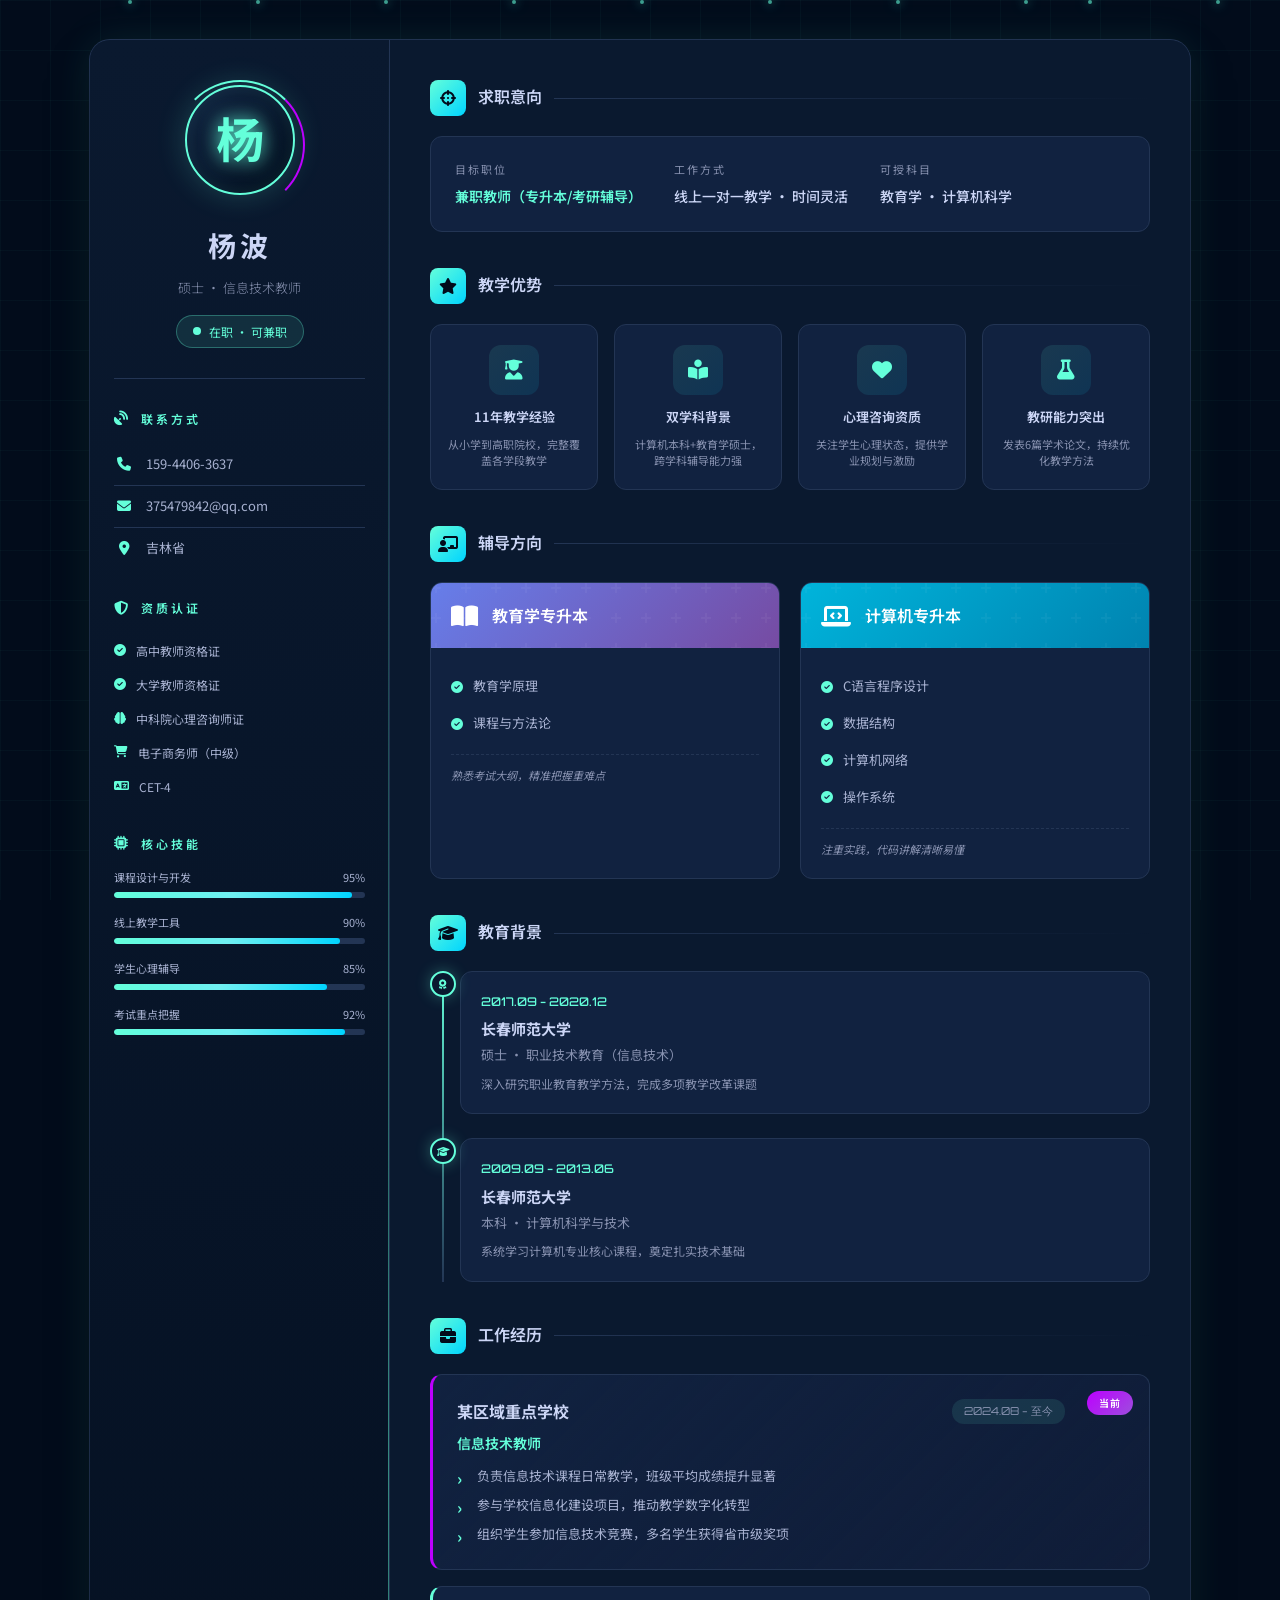
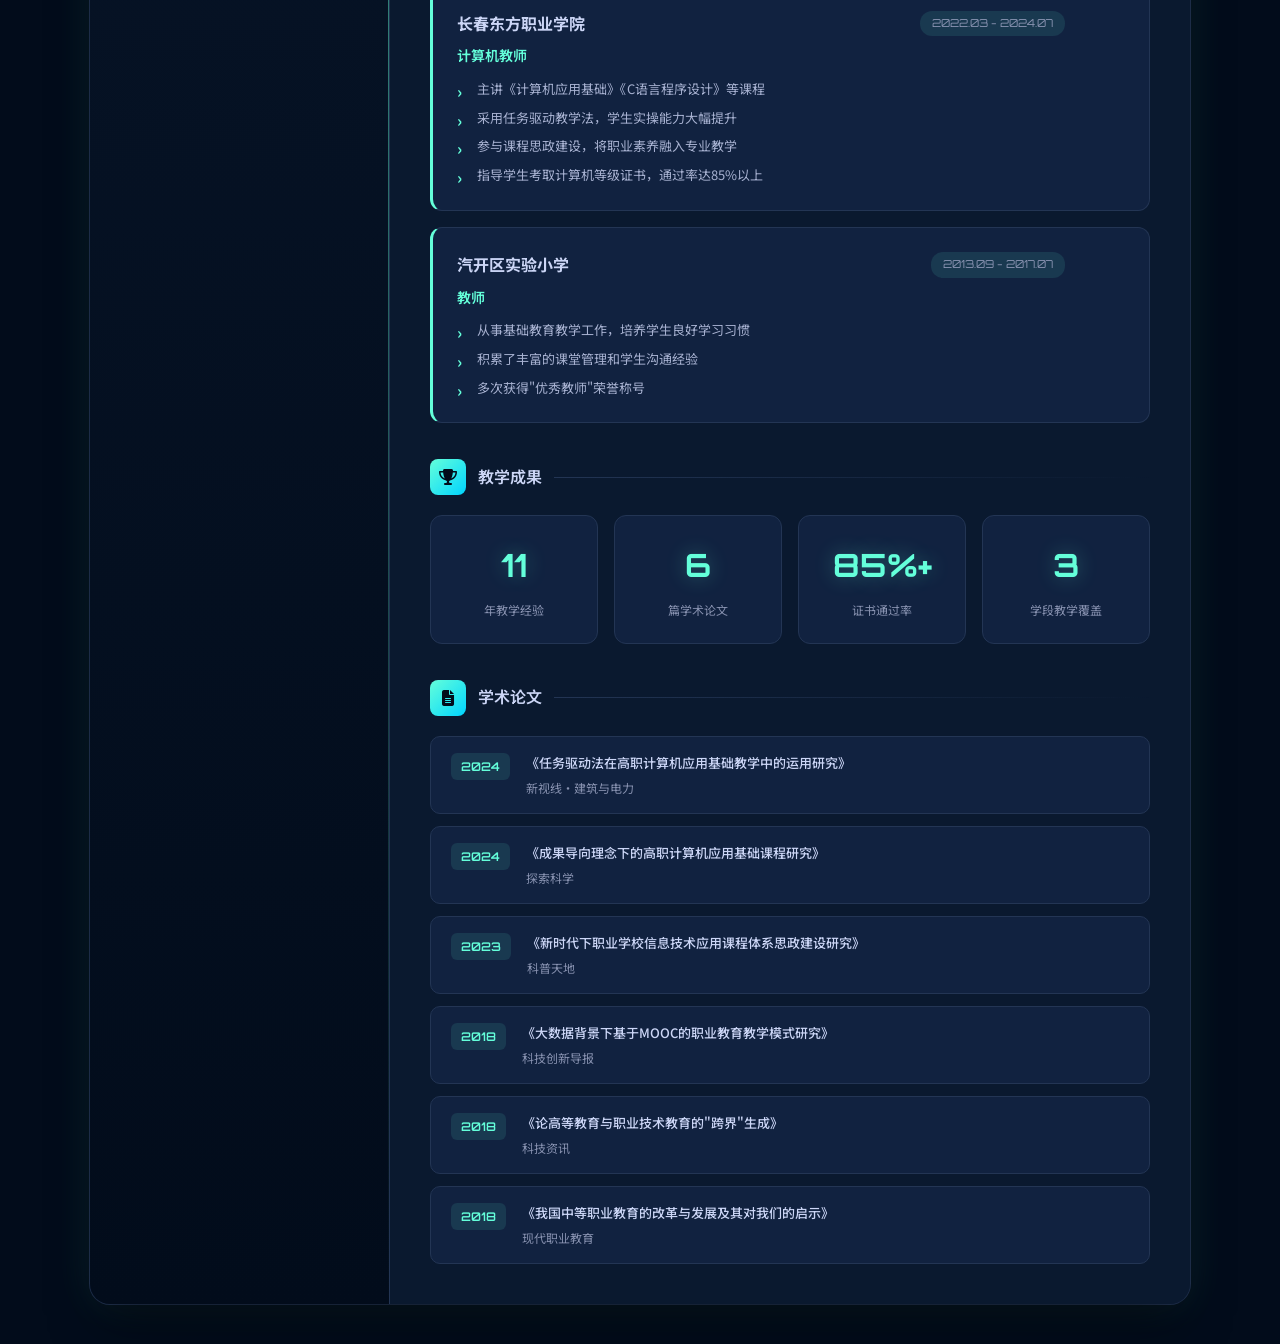
==== commit 674d4508: "Update index.html" ====
--- a/index.html
+++ b/index.html
@@ -1,221 +1,1337 @@
 <!DOCTYPE html>
-<html lang="en">
-  <head>
-    <meta charset="UTF-8" />
-    <meta http-equiv="X-UA-Compatible" content="IE=edge" />
-    <meta
-      name="keywords"
-      content="antd,umi,umijs,实地邻里,脚手架,布局, 实地邻里,项目,Pro,admin,控制台,主页,开箱即用,中后台,解决方案,组件库"
-    />
-    <meta
-      name="description"
-      content="
-    An out-of-box UI solution for enterprise applications as a React boilerplate."
-    />
-    <meta
-      name="description"
-      content="
-      开箱即用的中台前端/设计解决方案。"
-    />
-    <meta
-      name="viewport"
-      content="width=device-width, initial-scale=1.0, maximum-scale=1.0, user-scalable=0"
-    />
-    <title>陈路遥</title>
-    <link rel="icon" href="/favicon.ico" type="image/x-icon" />
-    <link rel="stylesheet" href="/umi.9372b12a.css" />
-    <script>
-      window.routerBase = "/";
-    </script>
-    <script>
-      //! umi version: 3.2.24
-    </script>
-  </head>
-  <body>
-    <noscript>Out-of-the-box mid-stage front/design solution!</noscript>
-    <div id="root">
-      <style>
-        html,
-        body,
-        #root {
-          height: 100%;
-          margin: 0;
-          padding: 0;
-        }
-        #root {
-          background-image: url("/home_bg.png");
-          background-repeat: no-repeat;
-          background-size: 100% auto;
-        }
-        .page-loading-warp {
-          padding: 98px;
-          display: flex;
-          justify-content: center;
-          align-items: center;
-        }
-        .ant-spin {
-          -webkit-box-sizing: border-box;
-          box-sizing: border-box;
-          margin: 0;
-          padding: 0;
-          color: rgba(0, 0, 0, 0.65);
-          font-size: 14px;
-          font-variant: tabular-nums;
-          line-height: 1.5;
-          list-style: none;
-          -webkit-font-feature-settings: "tnum";
-          font-feature-settings: "tnum";
-          position: absolute;
-          display: none;
-          color: #1890ff;
-          text-align: center;
-          vertical-align: middle;
-          opacity: 0;
-          -webkit-transition: -webkit-transform 0.3s
-            cubic-bezier(0.78, 0.14, 0.15, 0.86);
-          transition: -webkit-transform 0.3s
-            cubic-bezier(0.78, 0.14, 0.15, 0.86);
-          transition: transform 0.3s cubic-bezier(0.78, 0.14, 0.15, 0.86);
-          transition: transform 0.3s cubic-bezier(0.78, 0.14, 0.15, 0.86),
-            -webkit-transform 0.3s cubic-bezier(0.78, 0.14, 0.15, 0.86);
-        }
-
-        .ant-spin-spinning {
-          position: static;
-          display: inline-block;
-          opacity: 1;
-        }
-
-        .ant-spin-dot {
-          position: relative;
-          display: inline-block;
-          font-size: 20px;
-          width: 20px;
-          height: 20px;
-        }
-
-        .ant-spin-dot-item {
-          position: absolute;
-          display: block;
-          width: 9px;
-          height: 9px;
-          background-color: #1890ff;
-          border-radius: 100%;
-          -webkit-transform: scale(0.75);
-          -ms-transform: scale(0.75);
-          transform: scale(0.75);
-          -webkit-transform-origin: 50% 50%;
-          -ms-transform-origin: 50% 50%;
-          transform-origin: 50% 50%;
-          opacity: 0.3;
-          -webkit-animation: antSpinMove 1s infinite linear alternate;
-          animation: antSpinMove 1s infinite linear alternate;
-        }
-
-        .ant-spin-dot-item:nth-child(1) {
-          top: 0;
-          left: 0;
-        }
-
-        .ant-spin-dot-item:nth-child(2) {
-          top: 0;
-          right: 0;
-          -webkit-animation-delay: 0.4s;
-          animation-delay: 0.4s;
-        }
-
-        .ant-spin-dot-item:nth-child(3) {
-          right: 0;
-          bottom: 0;
-          -webkit-animation-delay: 0.8s;
-          animation-delay: 0.8s;
-        }
-
-        .ant-spin-dot-item:nth-child(4) {
-          bottom: 0;
-          left: 0;
-          -webkit-animation-delay: 1.2s;
-          animation-delay: 1.2s;
-        }
-
-        .ant-spin-dot-spin {
-          -webkit-transform: rotate(45deg);
-          -ms-transform: rotate(45deg);
-          transform: rotate(45deg);
-          -webkit-animation: antRotate 1.2s infinite linear;
-          animation: antRotate 1.2s infinite linear;
-        }
-
-        .ant-spin-lg .ant-spin-dot {
-          font-size: 32px;
-          width: 32px;
-          height: 32px;
-        }
-
-        .ant-spin-lg .ant-spin-dot i {
-          width: 14px;
-          height: 14px;
-        }
-
-        @media all and (-ms-high-contrast: none), (-ms-high-contrast: active) {
-          .ant-spin-blur {
-            background: #fff;
-            opacity: 0.5;
-          }
-        }
-
-        @-webkit-keyframes antSpinMove {
-          to {
-            opacity: 1;
-          }
-        }
-
-        @keyframes antSpinMove {
-          to {
-            opacity: 1;
-          }
-        }
-
-        @-webkit-keyframes antRotate {
-          to {
-            -webkit-transform: rotate(405deg);
-            transform: rotate(405deg);
-          }
-        }
-
-        @keyframes antRotate {
-          to {
-            -webkit-transform: rotate(405deg);
-            transform: rotate(405deg);
-          }
-        }
-      </style>
-      <div
-        style="
-          display: flex;
-          justify-content: center;
-          align-items: center;
-          flex-direction: column;
-          min-height: 420px;
-          height: 100%;
-        "
-      >
-        <div class="page-loading-warp">
-          <div class="ant-spin ant-spin-lg ant-spin-spinning">
-            <span class="ant-spin-dot ant-spin-dot-spin"
-              ><i class="ant-spin-dot-item"></i><i class="ant-spin-dot-item"></i
-              ><i class="ant-spin-dot-item"></i><i class="ant-spin-dot-item"></i
-            ></span>
-          </div>
+<html lang="zh-CN">
+<head>
+    <meta charset="UTF-8">
+    <meta name="viewport" content="width=device-width, initial-scale=1.0">
+    <title>杨波 - 兼职教师简历</title>
+    <link rel="stylesheet" href="https://cdnjs.cloudflare.com/ajax/libs/font-awesome/6.4.0/css/all.min.css">
+    <link href="https://fonts.googleapis.com/css2?family=Noto+Sans+SC:wght@300;400;500;700&family=Orbitron:wght@400;500;700&display=swap" rel="stylesheet">
+    <style>
+/* ========================================
+   杨波 - 兼职教师简历样式表
+   设计风格：科技感 + 专业教育气质
+   ======================================== */
+
+/* CSS 变量定义 */
+:root {
+    --primary-color: #0a192f;
+    --primary-light: #112240;
+    --primary-dark: #020c1b;
+    --accent-color: #64ffda;
+    --accent-secondary: #7b68ee;
+    --neon-blue: #00d4ff;
+    --neon-purple: #bd00ff;
+    --text-dark: #ccd6f6;
+    --text-medium: #8892b0;
+    --text-light: #a8b2d1;
+    --bg-light: #0a192f;
+    --bg-white: #112240;
+    --border-color: #233554;
+    --success-color: #64ffda;
+    --sidebar-width: 300px;
+    --glow-color: rgba(100, 255, 218, 0.3);
+}
+
+/* 重置样式 */
+* {
+    margin: 0;
+    padding: 0;
+    box-sizing: border-box;
+}
+
+body {
+    font-family: 'Noto Sans SC', -apple-system, BlinkMacSystemFont, 'Segoe UI', sans-serif;
+    background: var(--primary-dark);
+    min-height: 100vh;
+    padding: 40px 20px;
+    line-height: 1.6;
+    color: var(--text-dark);
+    position: relative;
+    overflow-x: hidden;
+}
+
+/* 科技感背景 */
+.tech-bg {
+    position: fixed;
+    top: 0;
+    left: 0;
+    width: 100%;
+    height: 100%;
+    pointer-events: none;
+    z-index: 0;
+}
+
+.grid-lines {
+    position: absolute;
+    width: 100%;
+    height: 100%;
+    background-image: 
+        linear-gradient(rgba(100, 255, 218, 0.03) 1px, transparent 1px),
+        linear-gradient(90deg, rgba(100, 255, 218, 0.03) 1px, transparent 1px);
+    background-size: 50px 50px;
+    animation: gridMove 20s linear infinite;
+}
+
+@keyframes gridMove {
+    0% { transform: translate(0, 0); }
+    100% { transform: translate(50px, 50px); }
+}
+
+.floating-particles {
+    position: absolute;
+    width: 100%;
+    height: 100%;
+}
+
+.floating-particles span {
+    position: absolute;
+    width: 4px;
+    height: 4px;
+    background: var(--accent-color);
+    border-radius: 50%;
+    box-shadow: 0 0 10px var(--accent-color), 0 0 20px var(--accent-color);
+    animation: float 15s infinite;
+    opacity: 0.6;
+}
+
+.floating-particles span:nth-child(1) { left: 10%; animation-delay: 0s; animation-duration: 12s; }
+.floating-particles span:nth-child(2) { left: 20%; animation-delay: 2s; animation-duration: 14s; }
+.floating-particles span:nth-child(3) { left: 30%; animation-delay: 4s; animation-duration: 16s; }
+.floating-particles span:nth-child(4) { left: 40%; animation-delay: 1s; animation-duration: 13s; }
+.floating-particles span:nth-child(5) { left: 50%; animation-delay: 3s; animation-duration: 15s; }
+.floating-particles span:nth-child(6) { left: 60%; animation-delay: 5s; animation-duration: 11s; }
+.floating-particles span:nth-child(7) { left: 70%; animation-delay: 2.5s; animation-duration: 17s; }
+.floating-particles span:nth-child(8) { left: 80%; animation-delay: 1.5s; animation-duration: 14s; }
+.floating-particles span:nth-child(9) { left: 85%; animation-delay: 4.5s; animation-duration: 12s; }
+.floating-particles span:nth-child(10) { left: 95%; animation-delay: 0.5s; animation-duration: 16s; }
+
+@keyframes float {
+    0%, 100% { transform: translateY(100vh) scale(0); opacity: 0; }
+    10% { opacity: 0.6; }
+    90% { opacity: 0.6; }
+    100% { transform: translateY(-100vh) scale(1); opacity: 0; }
+}
+
+/* 简历容器 */
+.resume-container {
+    max-width: 1100px;
+    margin: 0 auto;
+    display: flex;
+    background: var(--bg-white);
+    border-radius: 20px;
+    overflow: hidden;
+    box-shadow: 
+        0 25px 50px -12px rgba(0, 0, 0, 0.5),
+        0 0 0 1px var(--border-color),
+        0 0 40px rgba(100, 255, 218, 0.1);
+    position: relative;
+    z-index: 1;
+}
+
+/* ========================================
+   左侧边栏
+   ======================================== */
+.sidebar {
+    width: var(--sidebar-width);
+    background: linear-gradient(180deg, var(--primary-color) 0%, var(--primary-dark) 100%);
+    color: var(--text-dark);
+    padding: 40px 24px;
+    flex-shrink: 0;
+    border-right: 1px solid var(--border-color);
+    position: relative;
+}
+
+.sidebar::before {
+    content: '';
+    position: absolute;
+    top: 0;
+    right: 0;
+    width: 1px;
+    height: 100%;
+    background: linear-gradient(180deg, transparent, var(--accent-color), transparent);
+    opacity: 0.5;
+}
+
+/* 个人头像区域 */
+.profile-section {
+    text-align: center;
+    padding-bottom: 30px;
+    border-bottom: 1px solid var(--border-color);
+    margin-bottom: 30px;
+}
+
+.avatar-wrapper {
+    position: relative;
+    width: 120px;
+    height: 120px;
+    margin: 0 auto 20px;
+}
+
+.avatar-ring {
+    position: absolute;
+    top: -5px;
+    left: -5px;
+    right: -5px;
+    bottom: -5px;
+    border-radius: 50%;
+    border: 2px solid transparent;
+    border-top-color: var(--accent-color);
+    border-right-color: var(--neon-purple);
+    animation: spin 3s linear infinite;
+}
+
+@keyframes spin {
+    100% { transform: rotate(360deg); }
+}
+
+.avatar {
+    width: 110px;
+    height: 110px;
+    border-radius: 50%;
+    background: linear-gradient(135deg, var(--primary-light) 0%, var(--primary-dark) 100%);
+    margin: 5px;
+    display: flex;
+    align-items: center;
+    justify-content: center;
+    box-shadow: 
+        0 0 30px rgba(100, 255, 218, 0.2),
+        inset 0 0 20px rgba(100, 255, 218, 0.1);
+    border: 2px solid var(--accent-color);
+}
+
+.avatar-text {
+    font-family: 'Orbitron', 'Noto Sans SC', sans-serif;
+    font-size: 48px;
+    font-weight: 700;
+    color: var(--accent-color);
+    text-shadow: 0 0 20px var(--accent-color);
+}
+
+.name {
+    font-family: 'Orbitron', 'Noto Sans SC', sans-serif;
+    font-size: 28px;
+    font-weight: 700;
+    margin-bottom: 8px;
+    letter-spacing: 4px;
+    color: var(--text-dark);
+}
+
+.title {
+    font-size: 13px;
+    color: var(--text-medium);
+    font-weight: 300;
+    margin-bottom: 16px;
+}
+
+.status-badge {
+    display: inline-flex;
+    align-items: center;
+    gap: 8px;
+    background: rgba(100, 255, 218, 0.1);
+    padding: 6px 16px;
+    border-radius: 20px;
+    font-size: 12px;
+    color: var(--accent-color);
+    border: 1px solid rgba(100, 255, 218, 0.3);
+}
+
+.pulse {
+    width: 8px;
+    height: 8px;
+    background: var(--accent-color);
+    border-radius: 50%;
+    animation: pulse 2s infinite;
+}
+
+@keyframes pulse {
+    0%, 100% { box-shadow: 0 0 0 0 rgba(100, 255, 218, 0.7); }
+    50% { box-shadow: 0 0 0 8px rgba(100, 255, 218, 0); }
+}
+
+/* 侧边栏通用样式 */
+.section-title {
+    font-size: 12px;
+    font-weight: 600;
+    text-transform: uppercase;
+    letter-spacing: 3px;
+    margin-bottom: 16px;
+    color: var(--accent-color);
+    display: flex;
+    align-items: center;
+    gap: 10px;
+}
+
+.section-title i {
+    font-size: 14px;
+}
+
+/* 联系方式 */
+.contact-section {
+    margin-bottom: 30px;
+}
+
+.contact-list {
+    list-style: none;
+}
+
+.contact-list li {
+    display: flex;
+    align-items: center;
+    gap: 12px;
+    padding: 10px 0;
+    font-size: 13px;
+    color: var(--text-light);
+    border-bottom: 1px solid var(--border-color);
+    transition: all 0.3s ease;
+}
+
+.contact-list li:last-child {
+    border-bottom: none;
+}
+
+.contact-list li:hover {
+    color: var(--accent-color);
+    padding-left: 8px;
+}
+
+.contact-list li i {
+    width: 20px;
+    text-align: center;
+    color: var(--accent-color);
+    font-size: 14px;
+}
+
+/* 资质证书 */
+.certificates-section {
+    margin-bottom: 30px;
+}
+
+.cert-list {
+    list-style: none;
+}
+
+.cert-list li {
+    display: flex;
+    align-items: flex-start;
+    gap: 10px;
+    padding: 8px 0;
+    font-size: 12px;
+    color: var(--text-light);
+    line-height: 1.5;
+    transition: all 0.3s ease;
+}
+
+.cert-list li:hover {
+    color: var(--text-dark);
+    transform: translateX(4px);
+}
+
+.cert-list li i {
+    color: var(--accent-color);
+    font-size: 12px;
+    margin-top: 2px;
+}
+
+/* 技能进度条 */
+.skills-section {
+    margin-bottom: 0;
+}
+
+.skill-bars {
+    display: flex;
+    flex-direction: column;
+    gap: 16px;
+}
+
+.skill-item {
+    width: 100%;
+}
+
+.skill-header {
+    display: flex;
+    justify-content: space-between;
+    font-size: 11px;
+    color: var(--text-light);
+    margin-bottom: 6px;
+}
+
+.skill-bar {
+    height: 6px;
+    background: var(--border-color);
+    border-radius: 3px;
+    overflow: hidden;
+}
+
+.skill-progress {
+    height: 100%;
+    background: linear-gradient(90deg, var(--accent-color), var(--neon-blue));
+    border-radius: 3px;
+    position: relative;
+    animation: skillLoad 1.5s ease-out;
+}
+
+@keyframes skillLoad {
+    from { width: 0 !important; }
+}
+
+.skill-progress::after {
+    content: '';
+    position: absolute;
+    top: 0;
+    left: 0;
+    right: 0;
+    bottom: 0;
+    background: linear-gradient(90deg, transparent, rgba(255,255,255,0.3), transparent);
+    animation: shimmer 2s infinite;
+}
+
+@keyframes shimmer {
+    0% { transform: translateX(-100%); }
+    100% { transform: translateX(100%); }
+}
+
+/* ========================================
+   主内容区域
+   ======================================== */
+.main-content {
+    flex: 1;
+    padding: 40px;
+    background: var(--bg-light);
+}
+
+.section {
+    margin-bottom: 36px;
+}
+
+.section:last-child {
+    margin-bottom: 0;
+}
+
+.main-section-title {
+    font-family: 'Orbitron', 'Noto Sans SC', sans-serif;
+    font-size: 16px;
+    font-weight: 600;
+    color: var(--text-dark);
+    margin-bottom: 20px;
+    display: flex;
+    align-items: center;
+    gap: 12px;
+}
+
+.title-icon {
+    width: 36px;
+    height: 36px;
+    background: linear-gradient(135deg, var(--accent-color), var(--neon-blue));
+    border-radius: 8px;
+    display: flex;
+    align-items: center;
+    justify-content: center;
+    color: var(--primary-dark);
+    font-size: 16px;
+}
+
+.title-line {
+    flex: 1;
+    height: 1px;
+    background: linear-gradient(90deg, var(--border-color), transparent);
+}
+
+/* 求职意向 */
+.intention-card {
+    background: var(--bg-white);
+    border-radius: 12px;
+    padding: 24px;
+    border: 1px solid var(--border-color);
+    display: flex;
+    flex-wrap: wrap;
+    gap: 32px;
+}
+
+.intention-item {
+    display: flex;
+    flex-direction: column;
+    gap: 6px;
+}
+
+.intention-item .label {
+    font-size: 11px;
+    color: var(--text-medium);
+    text-transform: uppercase;
+    letter-spacing: 2px;
+}
+
+.intention-item .value {
+    font-size: 14px;
+    color: var(--text-dark);
+    font-weight: 500;
+}
+
+.intention-item .value.highlight {
+    color: var(--accent-color);
+    font-weight: 600;
+}
+
+/* 教学优势 */
+.advantage-grid {
+    display: grid;
+    grid-template-columns: repeat(4, 1fr);
+    gap: 16px;
+}
+
+.advantage-card {
+    background: var(--bg-white);
+    border: 1px solid var(--border-color);
+    border-radius: 12px;
+    padding: 20px 16px;
+    text-align: center;
+    transition: all 0.3s ease;
+}
+
+.advantage-card:hover {
+    border-color: var(--accent-color);
+    transform: translateY(-4px);
+    box-shadow: 0 10px 30px rgba(100, 255, 218, 0.1);
+}
+
+.adv-icon {
+    width: 50px;
+    height: 50px;
+    background: linear-gradient(135deg, rgba(100, 255, 218, 0.1), rgba(0, 212, 255, 0.1));
+    border-radius: 12px;
+    display: flex;
+    align-items: center;
+    justify-content: center;
+    margin: 0 auto 12px;
+    font-size: 20px;
+    color: var(--accent-color);
+}
+
+.advantage-card h3 {
+    font-size: 13px;
+    color: var(--text-dark);
+    margin-bottom: 8px;
+    font-weight: 600;
+}
+
+.advantage-card p {
+    font-size: 11px;
+    color: var(--text-medium);
+    line-height: 1.5;
+}
+
+/* 辅导方向 */
+.tutoring-grid {
+    display: grid;
+    grid-template-columns: repeat(2, 1fr);
+    gap: 20px;
+}
+
+.tutoring-card {
+    background: var(--bg-white);
+    border-radius: 12px;
+    overflow: hidden;
+    border: 1px solid var(--border-color);
+    transition: all 0.3s ease;
+}
+
+.tutoring-card:hover {
+    transform: translateY(-4px);
+    box-shadow: 0 15px 40px rgba(0, 0, 0, 0.3);
+    border-color: var(--accent-color);
+}
+
+.card-header {
+    padding: 20px;
+    display: flex;
+    align-items: center;
+    gap: 14px;
+    color: #fff;
+    position: relative;
+    overflow: hidden;
+}
+
+.card-header .header-bg {
+    position: absolute;
+    top: 0;
+    left: 0;
+    right: 0;
+    bottom: 0;
+    opacity: 0.1;
+    background: url("data:image/svg+xml,%3Csvg width='60' height='60' viewBox='0 0 60 60' xmlns='http://www.w3.org/2000/svg'%3E%3Cg fill='none' fill-rule='evenodd'%3E%3Cg fill='%23ffffff' fill-opacity='0.4'%3E%3Cpath d='M36 34v-4h-2v4h-4v2h4v4h2v-4h4v-2h-4zm0-30V0h-2v4h-4v2h4v4h2V6h4V4h-4zM6 34v-4H4v4H0v2h4v4h2v-4h4v-2H6zM6 4V0H4v4H0v2h4v4h2V6h4V4H6z'/%3E%3C/g%3E%3C/g%3E%3C/svg%3E");
+}
+
+.card-header.education {
+    background: linear-gradient(135deg, #667eea 0%, #764ba2 100%);
+}
+
+.card-header.computer {
+    background: linear-gradient(135deg, #00b4db 0%, #0083b0 100%);
+}
+
+.card-header i {
+    font-size: 24px;
+    position: relative;
+    z-index: 1;
+}
+
+.card-header h3 {
+    font-size: 16px;
+    font-weight: 600;
+    position: relative;
+    z-index: 1;
+}
+
+.card-body {
+    padding: 20px;
+}
+
+.subject-item {
+    display: flex;
+    align-items: center;
+    gap: 10px;
+    padding: 8px 0;
+    font-size: 13px;
+    color: var(--text-light);
+}
+
+.subject-item i {
+    color: var(--accent-color);
+    font-size: 12px;
+}
+
+.card-note {
+    margin-top: 12px;
+    padding-top: 12px;
+    border-top: 1px dashed var(--border-color);
+    font-size: 11px;
+    color: var(--text-medium);
+    font-style: italic;
+}
+
+/* 教育背景时间线 */
+.timeline {
+    position: relative;
+    padding-left: 30px;
+}
+
+.timeline::before {
+    content: '';
+    position: absolute;
+    left: 12px;
+    top: 0;
+    bottom: 0;
+    width: 2px;
+    background: linear-gradient(180deg, var(--accent-color), var(--border-color));
+}
+
+.timeline-item {
+    position: relative;
+    padding-bottom: 24px;
+}
+
+.timeline-item:last-child {
+    padding-bottom: 0;
+}
+
+.timeline-marker {
+    position: absolute;
+    left: -30px;
+    top: 0;
+    width: 26px;
+    height: 26px;
+    border-radius: 50%;
+    background: var(--bg-light);
+    border: 2px solid var(--accent-color);
+    display: flex;
+    align-items: center;
+    justify-content: center;
+    color: var(--accent-color);
+    font-size: 10px;
+    box-shadow: 0 0 15px rgba(100, 255, 218, 0.3);
+}
+
+.timeline-content {
+    background: var(--bg-white);
+    padding: 20px;
+    border-radius: 12px;
+    border: 1px solid var(--border-color);
+    transition: all 0.3s ease;
+}
+
+.timeline-content:hover {
+    border-color: var(--accent-color);
+}
+
+.time-range {
+    font-family: 'Orbitron', monospace;
+    font-size: 12px;
+    color: var(--accent-color);
+    font-weight: 500;
+    margin-bottom: 6px;
+}
+
+.timeline-content h3 {
+    font-size: 15px;
+    color: var(--text-dark);
+    margin-bottom: 4px;
+}
+
+.degree {
+    font-size: 13px;
+    color: var(--text-medium);
+    margin-bottom: 8px;
+}
+
+.edu-detail {
+    font-size: 12px;
+    color: var(--text-medium);
+    line-height: 1.6;
+}
+
+/* 工作经历 */
+.work-list {
+    display: flex;
+    flex-direction: column;
+    gap: 16px;
+}
+
+.work-item {
+    background: var(--bg-white);
+    padding: 24px;
+    border-radius: 12px;
+    border: 1px solid var(--border-color);
+    border-left: 3px solid var(--accent-color);
+    position: relative;
+    transition: all 0.3s ease;
+}
+
+.work-item:hover {
+    border-color: var(--accent-color);
+    box-shadow: 0 10px 30px rgba(0, 0, 0, 0.2);
+}
+
+.work-item.current {
+    border-left-color: var(--neon-purple);
+    background: linear-gradient(135deg, var(--bg-white), rgba(123, 104, 238, 0.05));
+}
+
+.work-badge {
+    position: absolute;
+    top: 16px;
+    right: 16px;
+    background: linear-gradient(135deg, var(--neon-purple), #9d4edd);
+    color: #fff;
+    font-size: 10px;
+    padding: 4px 12px;
+    border-radius: 12px;
+    font-weight: 600;
+    text-transform: uppercase;
+    letter-spacing: 1px;
+}
+
+.work-header {
+    display: flex;
+    justify-content: space-between;
+    align-items: flex-start;
+    margin-bottom: 8px;
+    padding-right: 60px;
+}
+
+.work-header h3 {
+    font-size: 16px;
+    color: var(--text-dark);
+}
+
+.work-time {
+    font-family: 'Orbitron', monospace;
+    font-size: 11px;
+    color: var(--text-medium);
+    background: rgba(100, 255, 218, 0.1);
+    padding: 4px 12px;
+    border-radius: 12px;
+    white-space: nowrap;
+}
+
+.work-position {
+    font-size: 14px;
+    color: var(--accent-color);
+    font-weight: 600;
+    margin-bottom: 12px;
+}
+
+.work-duties {
+    list-style: none;
+    display: flex;
+    flex-direction: column;
+    gap: 8px;
+}
+
+.work-duties li {
+    font-size: 13px;
+    color: var(--text-light);
+    padding-left: 20px;
+    position: relative;
+    line-height: 1.6;
+}
+
+.work-duties li::before {
+    content: '›';
+    position: absolute;
+    left: 0;
+    color: var(--accent-color);
+    font-weight: bold;
+    font-size: 16px;
+}
+
+/* 教学成果统计 */
+.stats-grid {
+    display: grid;
+    grid-template-columns: repeat(4, 1fr);
+    gap: 16px;
+}
+
+.stat-card {
+    background: var(--bg-white);
+    border: 1px solid var(--border-color);
+    border-radius: 12px;
+    padding: 24px 16px;
+    text-align: center;
+    transition: all 0.3s ease;
+}
+
+.stat-card:hover {
+    border-color: var(--accent-color);
+    transform: scale(1.05);
+}
+
+.stat-number {
+    font-family: 'Orbitron', monospace;
+    font-size: 32px;
+    font-weight: 700;
+    color: var(--accent-color);
+    text-shadow: 0 0 20px rgba(100, 255, 218, 0.3);
+    margin-bottom: 8px;
+}
+
+.stat-label {
+    font-size: 12px;
+    color: var(--text-medium);
+}
+
+/* 学术成果 */
+.publication-list {
+    display: flex;
+    flex-direction: column;
+    gap: 12px;
+}
+
+.pub-item {
+    background: var(--bg-white);
+    border: 1px solid var(--border-color);
+    border-radius: 10px;
+    padding: 16px 20px;
+    display: flex;
+    align-items: flex-start;
+    gap: 16px;
+    transition: all 0.3s ease;
+}
+
+.pub-item:hover {
+    border-color: var(--accent-color);
+    transform: translateX(8px);
+}
+
+.pub-year {
+    font-family: 'Orbitron', monospace;
+    font-size: 12px;
+    color: var(--accent-color);
+    background: rgba(100, 255, 218, 0.1);
+    padding: 4px 10px;
+    border-radius: 6px;
+    font-weight: 600;
+    white-space: nowrap;
+}
+
+.pub-content {
+    flex: 1;
+    display: flex;
+    flex-direction: column;
+    gap: 4px;
+}
+
+.pub-title {
+    font-size: 13px;
+    color: var(--text-dark);
+    font-weight: 500;
+}
+
+.pub-info {
+    font-size: 12px;
+    color: var(--text-medium);
+}
+
+/* ========================================
+   响应式设计
+   ======================================== */
+@media (max-width: 900px) {
+    .advantage-grid {
+        grid-template-columns: repeat(2, 1fr);
+    }
+    
+    .stats-grid {
+        grid-template-columns: repeat(2, 1fr);
+    }
+}
+
+@media (max-width: 768px) {
+    body {
+        padding: 20px 12px;
+    }
+
+    .resume-container {
+        flex-direction: column;
+        border-radius: 12px;
+    }
+
+    .sidebar {
+        width: 100%;
+        padding: 30px 20px;
+    }
+
+    .main-content {
+        padding: 30px 20px;
+    }
+
+    .tutoring-grid {
+        grid-template-columns: 1fr;
+    }
+
+    .advantage-grid {
+        grid-template-columns: 1fr 1fr;
+    }
+    
+    .stats-grid {
+        grid-template-columns: repeat(2, 1fr);
+    }
+
+    .work-header {
+        flex-direction: column;
+        align-items: flex-start;
+        gap: 8px;
+        padding-right: 0;
+    }
+    
+    .work-badge {
+        position: static;
+        display: inline-block;
+        margin-bottom: 8px;
+    }
+}
+
+/* ========================================
+   打印样式
+   ======================================== */
+@media print {
+    body {
+        background: #fff;
+        padding: 0;
+    }
+
+    .tech-bg {
+        display: none;
+    }
+
+    .resume-container {
+        box-shadow: none;
+        border-radius: 0;
+        max-width: 100%;
+    }
+
+    .sidebar {
+        background: #1a365d !important;
+        -webkit-print-color-adjust: exact;
+        print-color-adjust: exact;
+    }
+    
+    .avatar-ring {
+        animation: none;
+    }
+    
+    .skill-progress::after {
+        animation: none;
+    }
+
+    .floating-particles,
+    .grid-lines {
+        display: none;
+    }
+
+    .tutoring-card:hover,
+    .pub-item:hover,
+    .advantage-card:hover,
+    .stat-card:hover {
+        transform: none;
+        box-shadow: none;
+    }
+}
+    </style>
+</head>
+<body>
+    <!-- 科技感背景粒子 -->
+    <div class="tech-bg">
+        <div class="grid-lines"></div>
+        <div class="floating-particles">
+            <span></span><span></span><span></span><span></span><span></span>
+            <span></span><span></span><span></span><span></span><span></span>
         </div>
-        <div
-          style="display: flex; justify-content: center; align-items: center"
-        >
-          陈路遥
-        </div>
-      </div>
     </div>
 
-    <script src="/umi.adac69f2.js"></script>
-  </body>
+    <div class="resume-container">
+        <!-- 左侧边栏 -->
+        <aside class="sidebar">
+            <div class="profile-section">
+                <div class="avatar-wrapper">
+                    <div class="avatar-ring"></div>
+                    <div class="avatar">
+                        <span class="avatar-text">杨</span>
+                    </div>
+                </div>
+                <h1 class="name">杨波</h1>
+                <p class="title">硕士 · 信息技术教师</p>
+                <div class="status-badge">
+                    <span class="pulse"></span>
+                    <span>在职 · 可兼职</span>
+                </div>
+            </div>
+
+            <div class="contact-section">
+                <h2 class="section-title"><i class="fas fa-satellite-dish"></i> 联系方式</h2>
+                <ul class="contact-list">
+                    <li><i class="fas fa-phone"></i> <span>159-4406-3637</span></li>
+                    <li><i class="fas fa-envelope"></i> <span>375479842@qq.com</span></li>
+                    <li><i class="fas fa-map-marker-alt"></i> <span>吉林省</span></li>
+                </ul>
+            </div>
+
+            <div class="certificates-section">
+                <h2 class="section-title"><i class="fas fa-shield-alt"></i> 资质认证</h2>
+                <ul class="cert-list">
+                    <li><i class="fas fa-check-circle"></i> 高中教师资格证</li>
+                    <li><i class="fas fa-check-circle"></i> 大学教师资格证</li>
+                    <li><i class="fas fa-brain"></i> 中科院心理咨询师证</li>
+                    <li><i class="fas fa-shopping-cart"></i> 电子商务师（中级）</li>
+                    <li><i class="fas fa-language"></i> CET-4</li>
+                </ul>
+            </div>
+
+            <div class="skills-section">
+                <h2 class="section-title"><i class="fas fa-microchip"></i> 核心技能</h2>
+                <div class="skill-bars">
+                    <div class="skill-item">
+                        <div class="skill-header">
+                            <span>课程设计与开发</span>
+                            <span>95%</span>
+                        </div>
+                        <div class="skill-bar"><div class="skill-progress" style="width: 95%"></div></div>
+                    </div>
+                    <div class="skill-item">
+                        <div class="skill-header">
+                            <span>线上教学工具</span>
+                            <span>90%</span>
+                        </div>
+                        <div class="skill-bar"><div class="skill-progress" style="width: 90%"></div></div>
+                    </div>
+                    <div class="skill-item">
+                        <div class="skill-header">
+                            <span>学生心理辅导</span>
+                            <span>85%</span>
+                        </div>
+                        <div class="skill-bar"><div class="skill-progress" style="width: 85%"></div></div>
+                    </div>
+                    <div class="skill-item">
+                        <div class="skill-header">
+                            <span>考试重点把握</span>
+                            <span>92%</span>
+                        </div>
+                        <div class="skill-bar"><div class="skill-progress" style="width: 92%"></div></div>
+                    </div>
+                </div>
+            </div>
+        </aside>
+
+        <!-- 右侧主内容 -->
+        <main class="main-content">
+            <!-- 求职意向 -->
+            <section class="section intention">
+                <h2 class="main-section-title">
+                    <span class="title-icon"><i class="fas fa-crosshairs"></i></span>
+                    <span>求职意向</span>
+                    <span class="title-line"></span>
+                </h2>
+                <div class="intention-card">
+                    <div class="intention-item">
+                        <span class="label">目标职位</span>
+                        <span class="value highlight">兼职教师（专升本/考研辅导）</span>
+                    </div>
+                    <div class="intention-item">
+                        <span class="label">工作方式</span>
+                        <span class="value">线上一对一教学 · 时间灵活</span>
+                    </div>
+                    <div class="intention-item">
+                        <span class="label">可授科目</span>
+                        <span class="value">教育学 · 计算机科学</span>
+                    </div>
+                </div>
+            </section>
+
+            <!-- 教学优势 -->
+            <section class="section advantages">
+                <h2 class="main-section-title">
+                    <span class="title-icon"><i class="fas fa-star"></i></span>
+                    <span>教学优势</span>
+                    <span class="title-line"></span>
+                </h2>
+                <div class="advantage-grid">
+                    <div class="advantage-card">
+                        <div class="adv-icon"><i class="fas fa-user-graduate"></i></div>
+                        <h3>11年教学经验</h3>
+                        <p>从小学到高职院校，完整覆盖各学段教学</p>
+                    </div>
+                    <div class="advantage-card">
+                        <div class="adv-icon"><i class="fas fa-book-reader"></i></div>
+                        <h3>双学科背景</h3>
+                        <p>计算机本科+教育学硕士，跨学科辅导能力强</p>
+                    </div>
+                    <div class="advantage-card">
+                        <div class="adv-icon"><i class="fas fa-heart"></i></div>
+                        <h3>心理咨询资质</h3>
+                        <p>关注学生心理状态，提供学业规划与激励</p>
+                    </div>
+                    <div class="advantage-card">
+                        <div class="adv-icon"><i class="fas fa-flask"></i></div>
+                        <h3>教研能力突出</h3>
+                        <p>发表6篇学术论文，持续优化教学方法</p>
+                    </div>
+                </div>
+            </section>
+
+            <!-- 辅导方向 -->
+            <section class="section tutoring">
+                <h2 class="main-section-title">
+                    <span class="title-icon"><i class="fas fa-chalkboard-teacher"></i></span>
+                    <span>辅导方向</span>
+                    <span class="title-line"></span>
+                </h2>
+                <div class="tutoring-grid">
+                    <div class="tutoring-card">
+                        <div class="card-header education">
+                            <div class="header-bg"></div>
+                            <i class="fas fa-book-open"></i>
+                            <h3>教育学专升本</h3>
+                        </div>
+                        <div class="card-body">
+                            <div class="subject-item">
+                                <i class="fas fa-check-circle"></i>
+                                <span>教育学原理</span>
+                            </div>
+                            <div class="subject-item">
+                                <i class="fas fa-check-circle"></i>
+                                <span>课程与方法论</span>
+                            </div>
+                            <p class="card-note">熟悉考试大纲，精准把握重难点</p>
+                        </div>
+                    </div>
+                    <div class="tutoring-card">
+                        <div class="card-header computer">
+                            <div class="header-bg"></div>
+                            <i class="fas fa-laptop-code"></i>
+                            <h3>计算机专升本</h3>
+                        </div>
+                        <div class="card-body">
+                            <div class="subject-item">
+                                <i class="fas fa-check-circle"></i>
+                                <span>C语言程序设计</span>
+                            </div>
+                            <div class="subject-item">
+                                <i class="fas fa-check-circle"></i>
+                                <span>数据结构</span>
+                            </div>
+                            <div class="subject-item">
+                                <i class="fas fa-check-circle"></i>
+                                <span>计算机网络</span>
+                            </div>
+                            <div class="subject-item">
+                                <i class="fas fa-check-circle"></i>
+                                <span>操作系统</span>
+                            </div>
+                            <p class="card-note">注重实践，代码讲解清晰易懂</p>
+                        </div>
+                    </div>
+                </div>
+            </section>
+
+            <!-- 教育背景 -->
+            <section class="section education-bg">
+                <h2 class="main-section-title">
+                    <span class="title-icon"><i class="fas fa-graduation-cap"></i></span>
+                    <span>教育背景</span>
+                    <span class="title-line"></span>
+                </h2>
+                <div class="timeline">
+                    <div class="timeline-item">
+                        <div class="timeline-marker">
+                            <i class="fas fa-award"></i>
+                        </div>
+                        <div class="timeline-content">
+                            <div class="time-range">2017.09 - 2020.12</div>
+                            <h3>长春师范大学</h3>
+                            <p class="degree">硕士 · 职业技术教育（信息技术）</p>
+                            <p class="edu-detail">深入研究职业教育教学方法，完成多项教学改革课题</p>
+                        </div>
+                    </div>
+                    <div class="timeline-item">
+                        <div class="timeline-marker">
+                            <i class="fas fa-graduation-cap"></i>
+                        </div>
+                        <div class="timeline-content">
+                            <div class="time-range">2009.09 - 2013.06</div>
+                            <h3>长春师范大学</h3>
+                            <p class="degree">本科 · 计算机科学与技术</p>
+                            <p class="edu-detail">系统学习计算机专业核心课程，奠定扎实技术基础</p>
+                        </div>
+                    </div>
+                </div>
+            </section>
+
+            <!-- 工作经历 -->
+            <section class="section work">
+                <h2 class="main-section-title">
+                    <span class="title-icon"><i class="fas fa-briefcase"></i></span>
+                    <span>工作经历</span>
+                    <span class="title-line"></span>
+                </h2>
+                <div class="work-list">
+                    <div class="work-item current">
+                        <div class="work-badge">当前</div>
+                        <div class="work-header">
+                            <h3>某区域重点学校</h3>
+                            <span class="work-time">2024.08 - 至今</span>
+                        </div>
+                        <p class="work-position">信息技术教师</p>
+                        <ul class="work-duties">
+                            <li>负责信息技术课程日常教学，班级平均成绩提升显著</li>
+                            <li>参与学校信息化建设项目，推动教学数字化转型</li>
+                            <li>组织学生参加信息技术竞赛，多名学生获得省市级奖项</li>
+                        </ul>
+                    </div>
+                    <div class="work-item">
+                        <div class="work-header">
+                            <h3>长春东方职业学院</h3>
+                            <span class="work-time">2022.03 - 2024.07</span>
+                        </div>
+                        <p class="work-position">计算机教师</p>
+                        <ul class="work-duties">
+                            <li>主讲《计算机应用基础》《C语言程序设计》等课程</li>
+                            <li>采用任务驱动教学法，学生实操能力大幅提升</li>
+                            <li>参与课程思政建设，将职业素养融入专业教学</li>
+                            <li>指导学生考取计算机等级证书，通过率达85%以上</li>
+                        </ul>
+                    </div>
+                    <div class="work-item">
+                        <div class="work-header">
+                            <h3>汽开区实验小学</h3>
+                            <span class="work-time">2013.09 - 2017.07</span>
+                        </div>
+                        <p class="work-position">教师</p>
+                        <ul class="work-duties">
+                            <li>从事基础教育教学工作，培养学生良好学习习惯</li>
+                            <li>积累了丰富的课堂管理和学生沟通经验</li>
+                            <li>多次获得"优秀教师"荣誉称号</li>
+                        </ul>
+                    </div>
+                </div>
+            </section>
+
+            <!-- 教学成果 -->
+            <section class="section achievements">
+                <h2 class="main-section-title">
+                    <span class="title-icon"><i class="fas fa-trophy"></i></span>
+                    <span>教学成果</span>
+                    <span class="title-line"></span>
+                </h2>
+                <div class="stats-grid">
+                    <div class="stat-card">
+                        <div class="stat-number" data-target="11">11</div>
+                        <div class="stat-label">年教学经验</div>
+                    </div>
+                    <div class="stat-card">
+                        <div class="stat-number">6</div>
+                        <div class="stat-label">篇学术论文</div>
+                    </div>
+                    <div class="stat-card">
+                        <div class="stat-number">85%+</div>
+                        <div class="stat-label">证书通过率</div>
+                    </div>
+                    <div class="stat-card">
+                        <div class="stat-number">3</div>
+                        <div class="stat-label">学段教学覆盖</div>
+                    </div>
+                </div>
+            </section>
+
+            <!-- 学术成果 -->
+            <section class="section publications">
+                <h2 class="main-section-title">
+                    <span class="title-icon"><i class="fas fa-file-alt"></i></span>
+                    <span>学术论文</span>
+                    <span class="title-line"></span>
+                </h2>
+                <div class="publication-list">
+                    <div class="pub-item">
+                        <div class="pub-year">2024</div>
+                        <div class="pub-content">
+                            <span class="pub-title">《任务驱动法在高职计算机应用基础教学中的运用研究》</span>
+                            <span class="pub-info">新视线·建筑与电力</span>
+                        </div>
+                    </div>
+                    <div class="pub-item">
+                        <div class="pub-year">2024</div>
+                        <div class="pub-content">
+                            <span class="pub-title">《成果导向理念下的高职计算机应用基础课程研究》</span>
+                            <span class="pub-info">探索科学</span>
+                        </div>
+                    </div>
+                    <div class="pub-item">
+                        <div class="pub-year">2023</div>
+                        <div class="pub-content">
+                            <span class="pub-title">《新时代下职业学校信息技术应用课程体系思政建设研究》</span>
+                            <span class="pub-info">科普天地</span>
+                        </div>
+                    </div>
+                    <div class="pub-item">
+                        <div class="pub-year">2018</div>
+                        <div class="pub-content">
+                            <span class="pub-title">《大数据背景下基于MOOC的职业教育教学模式研究》</span>
+                            <span class="pub-info">科技创新导报</span>
+                        </div>
+                    </div>
+                    <div class="pub-item">
+                        <div class="pub-year">2018</div>
+                        <div class="pub-content">
+                            <span class="pub-title">《论高等教育与职业技术教育的"跨界"生成》</span>
+                            <span class="pub-info">科技资讯</span>
+                        </div>
+                    </div>
+                    <div class="pub-item">
+                        <div class="pub-year">2018</div>
+                        <div class="pub-content">
+                            <span class="pub-title">《我国中等职业教育的改革与发展及其对我们的启示》</span>
+                            <span class="pub-info">现代职业教育</span>
+                        </div>
+                    </div>
+                </div>
+            </section>
+        </main>
+    </div>
+</body>
 </html>
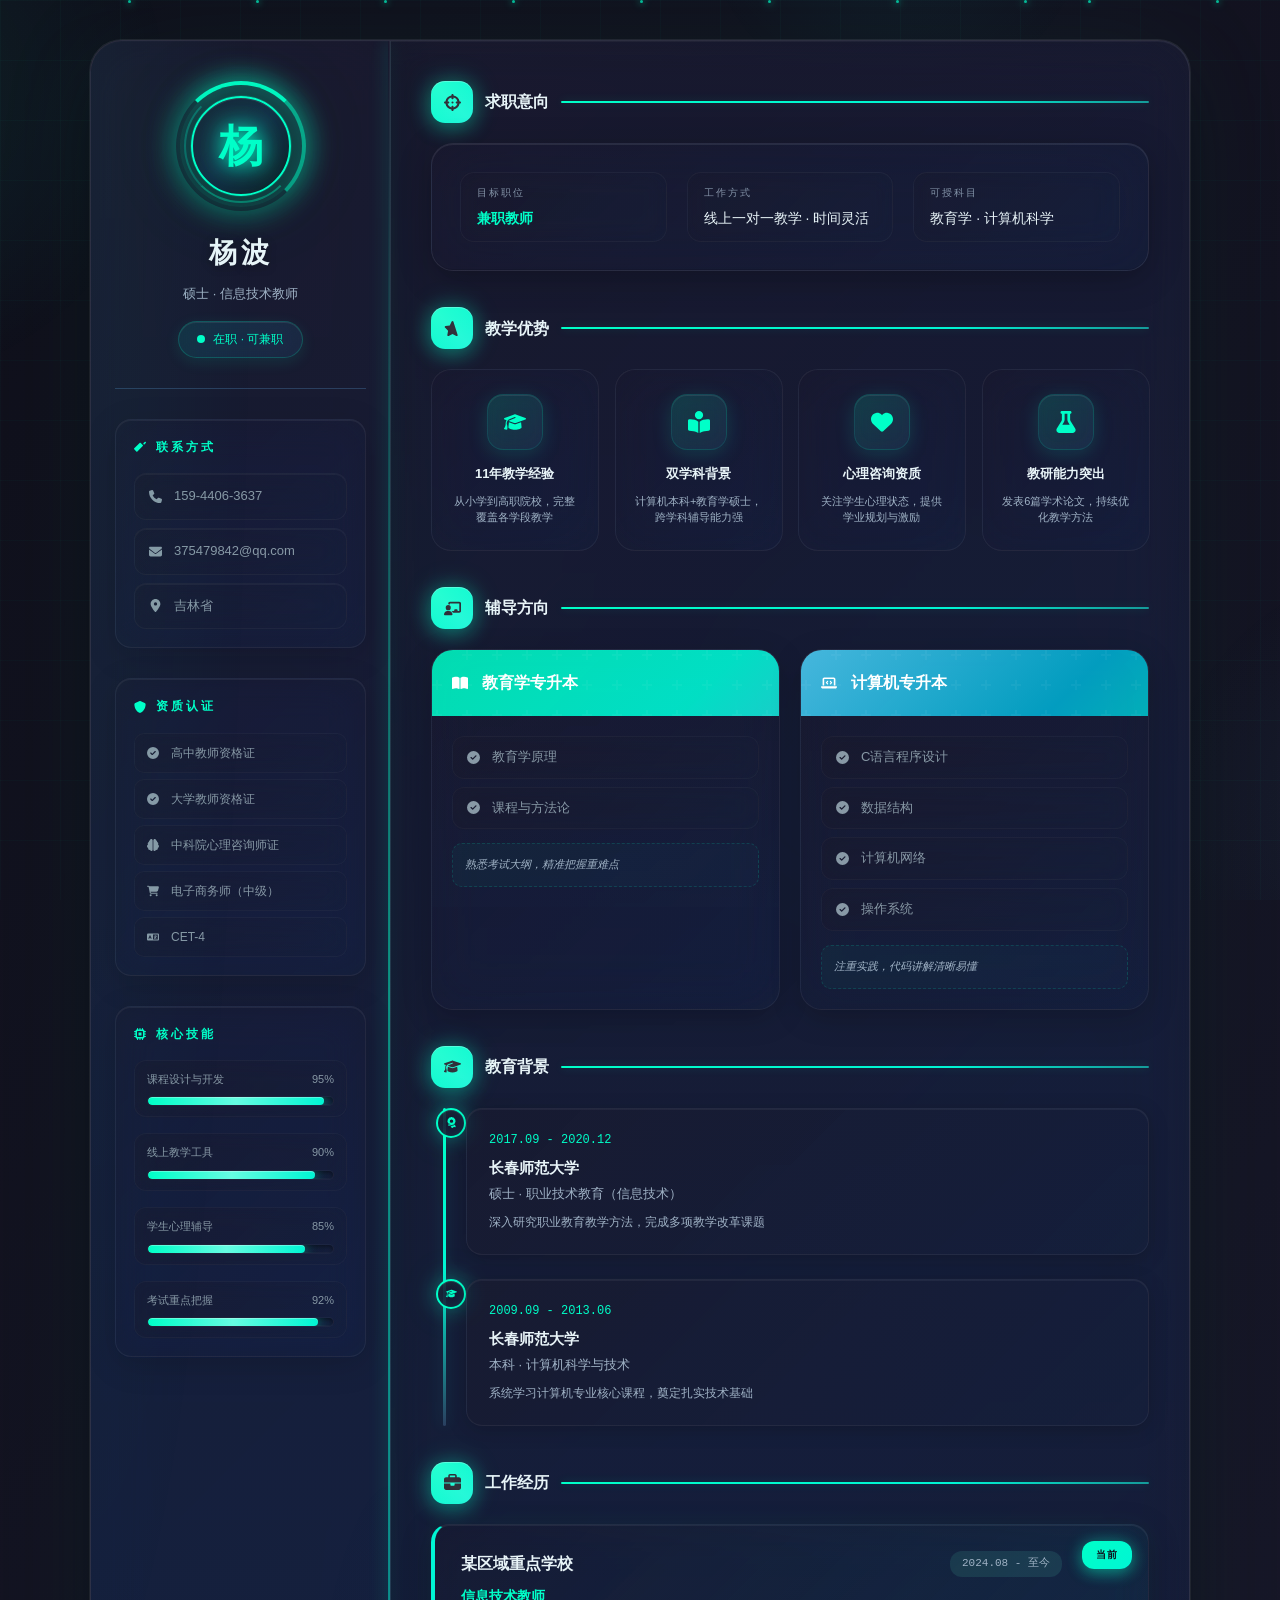
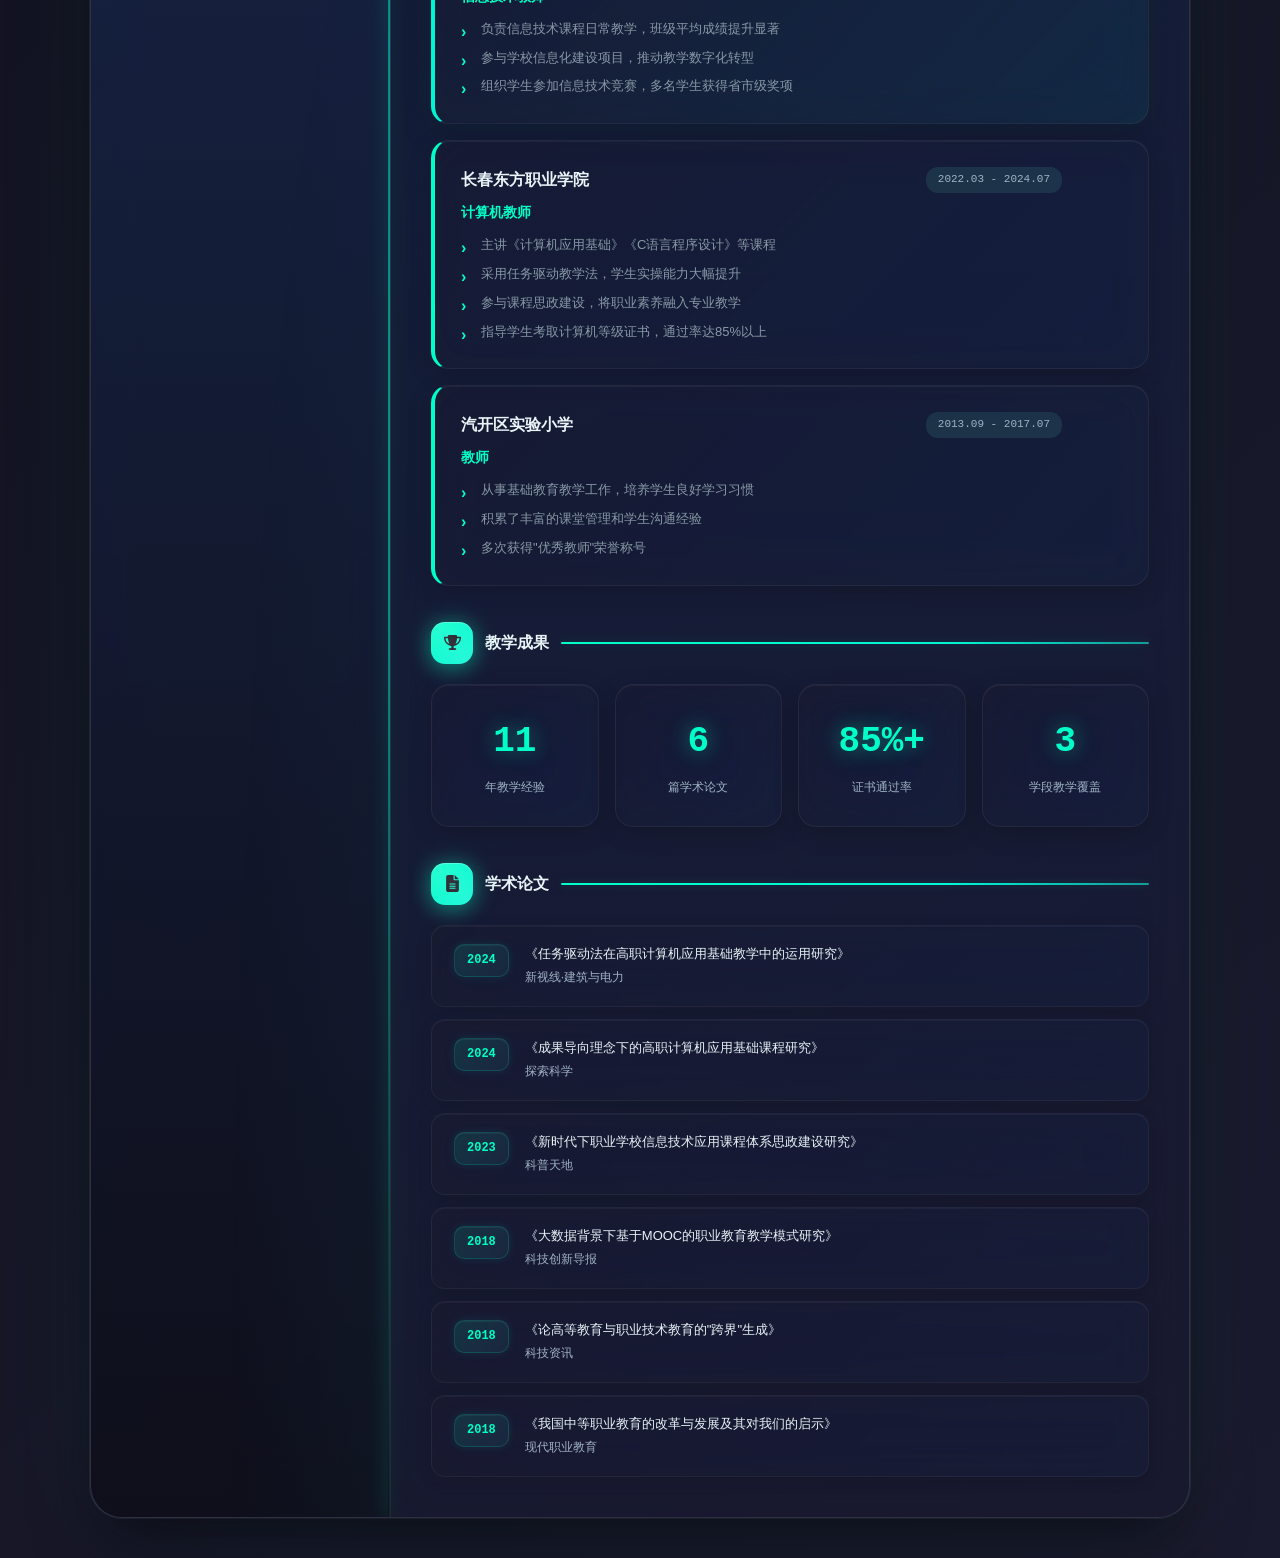
==== commit fa001f27: "Update index.html" ====
--- a/index.html
+++ b/index.html
@@ -4,32 +4,95 @@
     <meta charset="UTF-8">
     <meta name="viewport" content="width=device-width, initial-scale=1.0">
     <title>杨波 - 兼职教师简历</title>
-    <link rel="stylesheet" href="https://cdnjs.cloudflare.com/ajax/libs/font-awesome/6.4.0/css/all.min.css">
-    <link href="https://fonts.googleapis.com/css2?family=Noto+Sans+SC:wght@300;400;500;700&family=Orbitron:wght@400;500;700&display=swap" rel="stylesheet">
     <style>
+/* 内嵌字体 - Orbitron */
+@font-face {
+    font-family: 'Orbitron';
+    font-style: normal;
+    font-weight: 400;
+    font-display: swap;
+    src: url([data-uri]) format('woff2');
+}
+@font-face {
+    font-family: 'Orbitron';
+    font-style: normal;
+    font-weight: 700;
+    font-display: swap;
+    src: url([data-uri] cwKg3OgpNzHKzYxyS6Lc6ii3NcrtN83dPM29PM29Ps19PM19Pc39Pc0DPc2DPc1DPc3DPc0jPc1jPM3jPM0TPM2TPM1TPc3TPs3zPM+zPM9zPc9zPcvzPMfzPMvzPMcT7NdNMV41X2dGM17kSTFBIYXPiA55UnlPwqOjY7SO9KRHN7R9uuEpgwY=) format('woff2');
+}
+/* 内嵌字体 - Noto Sans SC (使用系统中文字体作为后备) */
+@font-face {
+    font-family: 'Noto Sans SC';
+    font-style: normal;
+    font-weight: 300;
+    font-display: swap;
+    src: local('Noto Sans SC Light'), local('NotoSansSC-Light'), local('PingFang SC Light'), local('Microsoft YaHei Light');
+}
+@font-face {
+    font-family: 'Noto Sans SC';
+    font-style: normal;
+    font-weight: 400;
+    font-display: swap;
+    src: local('Noto Sans SC'), local('NotoSansSC-Regular'), local('PingFang SC'), local('Microsoft YaHei');
+}
+@font-face {
+    font-family: 'Noto Sans SC';
+    font-style: normal;
+    font-weight: 500;
+    font-display: swap;
+    src: local('Noto Sans SC Medium'), local('NotoSansSC-Medium'), local('PingFang SC Medium'), local('Microsoft YaHei');
+}
+@font-face {
+    font-family: 'Noto Sans SC';
+    font-style: normal;
+    font-weight: 700;
+    font-display: swap;
+    src: local('Noto Sans SC Bold'), local('NotoSansSC-Bold'), local('PingFang SC Semibold'), local('Microsoft YaHei Bold');
+}
+
+/* 内联图标样式 */
+.icon {
+    display: inline-flex;
+    align-items: center;
+    justify-content: center;
+    width: 1em;
+    height: 1em;
+    vertical-align: -0.125em;
+    fill: currentColor;
+}
+.icon svg {
+    width: 100%;
+    height: 100%;
+}
 /* ========================================
    杨波 - 兼职教师简历样式表
    设计风格：科技感 + 专业教育气质
    ======================================== */
 
-/* CSS 变量定义 */
+/* CSS 变量定义 - iOS 26风格 */
 :root {
-    --primary-color: #0a192f;
-    --primary-light: #112240;
-    --primary-dark: #020c1b;
-    --accent-color: #64ffda;
-    --accent-secondary: #7b68ee;
-    --neon-blue: #00d4ff;
-    --neon-purple: #bd00ff;
-    --text-dark: #ccd6f6;
-    --text-medium: #8892b0;
-    --text-light: #a8b2d1;
-    --bg-light: #0a192f;
-    --bg-white: #112240;
-    --border-color: #233554;
-    --success-color: #64ffda;
+    --primary-color: #1a1a2e;
+    --primary-light: #16213e;
+    --primary-dark: #0f0f1a;
+    --accent-color: #00ffc8;
+    --accent-secondary: #00b4d8;
+    --neon-blue: #4cc9f0;
+    --neon-cyan: #00f5d4;
+    --text-dark: #e8f4f8;
+    --text-medium: #a0b3c6;
+    --text-light: #8899a6;
+    --bg-light: #1a1a2e;
+    --bg-white: #16213e;
+    --border-color: #2a3f5f;
+    --success-color: #00ffc8;
     --sidebar-width: 300px;
-    --glow-color: rgba(100, 255, 218, 0.3);
+    --glow-color: rgba(0, 255, 200, 0.35);
+    --glass-bg: rgba(26, 26, 46, 0.55);
+    --glass-bg-strong: rgba(26, 26, 46, 0.75);
+    --glass-border: rgba(0, 255, 200, 0.12);
+    --glass-border-hover: rgba(0, 255, 200, 0.25);
+    --shadow-color: rgba(0, 0, 0, 0.5);
+    --shadow-glow: rgba(0, 255, 200, 0.2);
 }
 
 /* 重置样式 */
@@ -41,7 +104,9 @@
 
 body {
     font-family: 'Noto Sans SC', -apple-system, BlinkMacSystemFont, 'Segoe UI', sans-serif;
-    background: var(--primary-dark);
+    background: linear-gradient(135deg, #0f0f1a 0%, #1a1a2e 25%, #0d1b2a 50%, #1a1a2e 75%, #0f0f1a 100%);
+    background-size: 400% 400%;
+    animation: bgColorShift 15s ease infinite;
     min-height: 100vh;
     padding: 40px 20px;
     line-height: 1.6;
@@ -50,7 +115,14 @@
     overflow-x: hidden;
 }
 
-/* 科技感背景 */
+@keyframes bgColorShift {
+    0%, 100% { background-position: 0% 50%; }
+    25% { background-position: 50% 100%; }
+    50% { background-position: 100% 50%; }
+    75% { background-position: 50% 0%; }
+}
+
+/* 科技感背景 - 动态渐变光晕 */
 .tech-bg {
     position: fixed;
     top: 0;
@@ -59,6 +131,42 @@
     height: 100%;
     pointer-events: none;
     z-index: 0;
+    overflow: hidden;
+}
+
+/* 流动光晕效果 */
+.tech-bg::before {
+    content: '';
+    position: absolute;
+    top: -50%;
+    left: -50%;
+    width: 200%;
+    height: 200%;
+    background: 
+        radial-gradient(ellipse 600px 600px at 20% 30%, rgba(0, 255, 200, 0.08) 0%, transparent 50%),
+        radial-gradient(ellipse 500px 500px at 80% 70%, rgba(76, 201, 240, 0.06) 0%, transparent 50%),
+        radial-gradient(ellipse 400px 400px at 60% 20%, rgba(0, 245, 212, 0.05) 0%, transparent 50%);
+    animation: auroraMove 20s ease-in-out infinite;
+}
+
+.tech-bg::after {
+    content: '';
+    position: absolute;
+    top: 0;
+    left: 0;
+    width: 100%;
+    height: 100%;
+    background: 
+        radial-gradient(ellipse 500px 500px at 70% 80%, rgba(0, 180, 216, 0.06) 0%, transparent 50%),
+        radial-gradient(ellipse 450px 450px at 30% 60%, rgba(0, 255, 200, 0.05) 0%, transparent 50%);
+    animation: auroraMove 25s ease-in-out infinite reverse;
+}
+
+@keyframes auroraMove {
+    0%, 100% { transform: translate(0, 0) rotate(0deg); }
+    25% { transform: translate(5%, 3%) rotate(1deg); }
+    50% { transform: translate(0%, 5%) rotate(0deg); }
+    75% { transform: translate(-5%, 2%) rotate(-1deg); }
 }
 
 .grid-lines {
@@ -66,15 +174,15 @@
     width: 100%;
     height: 100%;
     background-image: 
-        linear-gradient(rgba(100, 255, 218, 0.03) 1px, transparent 1px),
-        linear-gradient(90deg, rgba(100, 255, 218, 0.03) 1px, transparent 1px);
-    background-size: 50px 50px;
-    animation: gridMove 20s linear infinite;
+        linear-gradient(rgba(0, 255, 200, 0.025) 1px, transparent 1px),
+        linear-gradient(90deg, rgba(0, 255, 200, 0.025) 1px, transparent 1px);
+    background-size: 60px 60px;
+    animation: gridMove 25s linear infinite;
 }
 
 @keyframes gridMove {
     0% { transform: translate(0, 0); }
-    100% { transform: translate(50px, 50px); }
+    100% { transform: translate(60px, 60px); }
 }
 
 .floating-particles {
@@ -85,13 +193,27 @@
 
 .floating-particles span {
     position: absolute;
-    width: 4px;
-    height: 4px;
+    width: 3px;
+    height: 3px;
     background: var(--accent-color);
     border-radius: 50%;
-    box-shadow: 0 0 10px var(--accent-color), 0 0 20px var(--accent-color);
-    animation: float 15s infinite;
-    opacity: 0.6;
+    box-shadow: 
+        0 0 6px var(--accent-color), 
+        0 0 12px var(--accent-color),
+        0 0 20px rgba(0, 255, 200, 0.3);
+    animation: float 15s infinite, colorPulse 4s ease-in-out infinite;
+    opacity: 0.7;
+}
+
+@keyframes colorPulse {
+    0%, 100% { 
+        background: var(--accent-color);
+        box-shadow: 0 0 6px var(--accent-color), 0 0 12px var(--accent-color);
+    }
+    50% { 
+        background: var(--neon-cyan);
+        box-shadow: 0 0 8px var(--neon-cyan), 0 0 16px var(--neon-cyan);
+    }
 }
 
 .floating-particles span:nth-child(1) { left: 10%; animation-delay: 0s; animation-duration: 12s; }
@@ -107,38 +229,72 @@
 
 @keyframes float {
     0%, 100% { transform: translateY(100vh) scale(0); opacity: 0; }
-    10% { opacity: 0.6; }
-    90% { opacity: 0.6; }
+    10% { opacity: 0.7; }
+    90% { opacity: 0.7; }
     100% { transform: translateY(-100vh) scale(1); opacity: 0; }
 }
 
-/* 简历容器 */
+/* 简历容器 - iOS 26风格玻璃磨砂效果 */
 .resume-container {
     max-width: 1100px;
     margin: 0 auto;
     display: flex;
-    background: var(--bg-white);
-    border-radius: 20px;
+    background: linear-gradient(135deg, 
+        rgba(26, 26, 46, 0.65) 0%, 
+        rgba(22, 33, 62, 0.55) 50%,
+        rgba(26, 26, 46, 0.6) 100%);
+    backdrop-filter: blur(40px) saturate(180%);
+    -webkit-backdrop-filter: blur(40px) saturate(180%);
+    border-radius: 32px;
     overflow: hidden;
     box-shadow: 
-        0 25px 50px -12px rgba(0, 0, 0, 0.5),
-        0 0 0 1px var(--border-color),
-        0 0 40px rgba(100, 255, 218, 0.1);
+        0 32px 64px -12px rgba(0, 0, 0, 0.5),
+        0 0 0 1px rgba(255, 255, 255, 0.08),
+        0 0 120px rgba(0, 255, 200, 0.06),
+        inset 0 1px 0 rgba(255, 255, 255, 0.1),
+        inset 0 -1px 0 rgba(0, 0, 0, 0.1);
     position: relative;
     z-index: 1;
+    border: 1px solid rgba(255, 255, 255, 0.1);
+    animation: containerGlow 8s ease-in-out infinite;
+}
+
+@keyframes containerGlow {
+    0%, 100% { 
+        box-shadow: 
+            0 32px 64px -12px rgba(0, 0, 0, 0.5),
+            0 0 0 1px rgba(255, 255, 255, 0.08),
+            0 0 80px rgba(0, 255, 200, 0.05),
+            inset 0 1px 0 rgba(255, 255, 255, 0.1);
+    }
+    50% { 
+        box-shadow: 
+            0 32px 64px -12px rgba(0, 0, 0, 0.5),
+            0 0 0 1px rgba(255, 255, 255, 0.1),
+            0 0 120px rgba(76, 201, 240, 0.08),
+            inset 0 1px 0 rgba(255, 255, 255, 0.12);
+    }
 }
 
 /* ========================================
-   左侧边栏
+   左侧边栏 - iOS 26风格玻璃磨砂效果
    ======================================== */
 .sidebar {
     width: var(--sidebar-width);
-    background: linear-gradient(180deg, var(--primary-color) 0%, var(--primary-dark) 100%);
+    background: linear-gradient(180deg, 
+        rgba(26, 26, 46, 0.85) 0%, 
+        rgba(22, 33, 62, 0.9) 50%,
+        rgba(15, 15, 26, 0.95) 100%);
+    backdrop-filter: blur(30px) saturate(150%);
+    -webkit-backdrop-filter: blur(30px) saturate(150%);
     color: var(--text-dark);
     padding: 40px 24px;
     flex-shrink: 0;
-    border-right: 1px solid var(--border-color);
+    border-right: 1px solid rgba(255, 255, 255, 0.08);
     position: relative;
+    box-shadow: 
+        4px 0 30px rgba(0, 0, 0, 0.25),
+        inset -1px 0 0 rgba(255, 255, 255, 0.05);
 }
 
 .sidebar::before {
@@ -146,10 +302,41 @@
     position: absolute;
     top: 0;
     right: 0;
-    width: 1px;
+    width: 2px;
     height: 100%;
-    background: linear-gradient(180deg, transparent, var(--accent-color), transparent);
+    background: linear-gradient(180deg, 
+        transparent 0%, 
+        var(--accent-color) 30%, 
+        var(--neon-cyan) 50%,
+        var(--accent-color) 70%,
+        transparent 100%);
     opacity: 0.5;
+    box-shadow: 0 0 15px var(--accent-color), 0 0 30px rgba(0, 255, 200, 0.3);
+    animation: borderGlow 4s ease-in-out infinite;
+}
+
+@keyframes borderGlow {
+    0%, 100% { opacity: 0.4; }
+    50% { opacity: 0.7; }
+}
+
+.sidebar::after {
+    content: '';
+    position: absolute;
+    top: 0;
+    left: 0;
+    right: 0;
+    bottom: 0;
+    background: 
+        radial-gradient(ellipse at top left, rgba(0, 255, 200, 0.04) 0%, transparent 40%),
+        radial-gradient(ellipse at bottom right, rgba(76, 201, 240, 0.03) 0%, transparent 40%);
+    pointer-events: none;
+    animation: sidebarAmbient 10s ease-in-out infinite;
+}
+
+@keyframes sidebarAmbient {
+    0%, 100% { opacity: 1; }
+    50% { opacity: 0.6; }
 }
 
 /* 个人头像区域 */
@@ -162,49 +349,175 @@
 
 .avatar-wrapper {
     position: relative;
-    width: 120px;
-    height: 120px;
+    width: 130px;
+    height: 130px;
     margin: 0 auto 20px;
-}
-
-.avatar-ring {
-    position: absolute;
-    top: -5px;
-    left: -5px;
-    right: -5px;
-    bottom: -5px;
-    border-radius: 50%;
-    border: 2px solid transparent;
-    border-top-color: var(--accent-color);
-    border-right-color: var(--neon-purple);
-    animation: spin 3s linear infinite;
-}
-
-@keyframes spin {
-    100% { transform: rotate(360deg); }
-}
-
-.avatar {
-    width: 110px;
-    height: 110px;
-    border-radius: 50%;
-    background: linear-gradient(135deg, var(--primary-light) 0%, var(--primary-dark) 100%);
-    margin: 5px;
     display: flex;
     align-items: center;
     justify-content: center;
-    box-shadow: 
-        0 0 30px rgba(100, 255, 218, 0.2),
-        inset 0 0 20px rgba(100, 255, 218, 0.1);
+}
+
+/* 外层旋转光环 - 粗/亮 */
+.avatar-ring {
+    position: absolute;
+    top: 0;
+    left: 0;
+    width: 100%;
+    height: 100%;
+    border-radius: 50%;
+    border: 4px solid transparent;
+    border-top-color: var(--accent-color);
+    border-right-color: rgba(0, 255, 200, 0.6);
+    animation: spin 3s linear infinite, ringColorShift 6s ease-in-out infinite;
+    box-shadow: 
+        0 0 25px rgba(0, 255, 200, 0.4),
+        inset 0 0 15px rgba(0, 255, 200, 0.15);
+    filter: drop-shadow(0 0 10px rgba(0, 255, 200, 0.5));
+}
+
+@keyframes ringColorShift {
+    0%, 100% { 
+        border-top-color: var(--accent-color);
+        border-right-color: rgba(0, 255, 200, 0.6);
+        filter: drop-shadow(0 0 10px rgba(0, 255, 200, 0.5));
+    }
+    50% { 
+        border-top-color: var(--neon-cyan);
+        border-right-color: rgba(76, 201, 240, 0.6);
+        filter: drop-shadow(0 0 10px rgba(76, 201, 240, 0.5));
+    }
+}
+
+/* 第二层反向旋转光环 - 中等粗细/中等亮度 */
+.avatar-wrapper::before {
+    content: '';
+    position: absolute;
+    top: 8px;
+    left: 8px;
+    right: 8px;
+    bottom: 8px;
+    border-radius: 50%;
+    border: 2px solid transparent;
+    border-bottom-color: rgba(0, 255, 200, 0.45);
+    border-left-color: rgba(0, 245, 212, 0.3);
+    animation: spinReverse 5s linear infinite;
+    filter: drop-shadow(0 0 5px rgba(0, 255, 200, 0.35));
+}
+
+/* 第三层脉冲光环 - 细/暗 */
+.avatar-wrapper::after {
+    content: '';
+    position: absolute;
+    top: 14px;
+    left: 14px;
+    right: 14px;
+    bottom: 14px;
+    border-radius: 50%;
+    border: 1px solid rgba(0, 255, 200, 0.2);
+    animation: pulseRing 2.5s ease-in-out infinite, spinSlow 8s linear infinite;
+}
+
+@keyframes spin {
+    0% { transform: rotate(0deg); }
+    100% { transform: rotate(360deg); }
+}
+
+@keyframes spinReverse {
+    0% { transform: rotate(360deg); }
+    100% { transform: rotate(0deg); }
+}
+
+@keyframes spinSlow {
+    0% { transform: rotate(0deg); }
+    100% { transform: rotate(360deg); }
+}
+
+@keyframes pulseRing {
+    0%, 100% { 
+        opacity: 0.35;
+        box-shadow: 0 0 0 0 rgba(0, 255, 200, 0.25);
+    }
+    50% { 
+        opacity: 0.7;
+        box-shadow: 0 0 15px 3px rgba(0, 245, 212, 0.2);
+    }
+}
+
+.avatar {
+    width: 100px;
+    height: 100px;
+    border-radius: 50%;
+    background: linear-gradient(135deg, 
+        rgba(26, 26, 46, 0.9) 0%, 
+        rgba(22, 33, 62, 0.95) 50%,
+        rgba(15, 15, 26, 0.98) 100%);
+    backdrop-filter: blur(20px) saturate(150%);
+    -webkit-backdrop-filter: blur(20px) saturate(150%);
+    display: flex;
+    align-items: center;
+    justify-content: center;
+    box-shadow: 
+        0 0 50px rgba(0, 255, 200, 0.3),
+        0 0 100px rgba(0, 255, 200, 0.1),
+        inset 0 0 40px rgba(0, 255, 200, 0.08),
+        inset 0 1px 0 rgba(255, 255, 255, 0.1),
+        0 10px 40px rgba(0, 0, 0, 0.4);
     border: 2px solid var(--accent-color);
+    position: relative;
+    z-index: 1;
+    animation: avatarFloat 4s ease-in-out infinite, avatarGlow 5s ease-in-out infinite;
+}
+
+@keyframes avatarFloat {
+    0%, 100% { transform: translateY(0); }
+    50% { transform: translateY(-5px); }
+}
+
+@keyframes avatarGlow {
+    0%, 100% { 
+        box-shadow: 
+            0 0 50px rgba(0, 255, 200, 0.3),
+            0 0 100px rgba(0, 255, 200, 0.1),
+            inset 0 0 40px rgba(0, 255, 200, 0.08),
+            0 10px 40px rgba(0, 0, 0, 0.4);
+        border-color: var(--accent-color);
+    }
+    50% { 
+        box-shadow: 
+            0 0 60px rgba(76, 201, 240, 0.35),
+            0 0 120px rgba(0, 245, 212, 0.15),
+            inset 0 0 50px rgba(76, 201, 240, 0.1),
+            0 10px 40px rgba(0, 0, 0, 0.4);
+        border-color: var(--neon-cyan);
+    }
 }
 
 .avatar-text {
     font-family: 'Orbitron', 'Noto Sans SC', sans-serif;
-    font-size: 48px;
+    font-size: 44px;
     font-weight: 700;
     color: var(--accent-color);
-    text-shadow: 0 0 20px var(--accent-color);
+    text-shadow: 
+        0 0 20px var(--accent-color),
+        0 0 40px rgba(0, 255, 200, 0.5),
+        0 0 60px rgba(0, 255, 200, 0.3);
+    animation: textGlow 3s ease-in-out infinite;
+}
+
+@keyframes textGlow {
+    0%, 100% { 
+        color: var(--accent-color);
+        text-shadow: 
+            0 0 20px var(--accent-color),
+            0 0 40px rgba(0, 255, 200, 0.5);
+    }
+    50% { 
+        color: var(--neon-cyan);
+        text-shadow: 
+            0 0 30px var(--neon-cyan),
+            0 0 60px rgba(76, 201, 240, 0.7),
+            0 0 80px rgba(0, 245, 212, 0.4);
+    }
 }
 
 .name {
@@ -214,6 +527,8 @@
     margin-bottom: 8px;
     letter-spacing: 4px;
     color: var(--text-dark);
+    text-shadow: 0 2px 10px rgba(0, 0, 0, 0.3);
+    animation: fadeInUp 0.8s ease-out;
 }
 
 .title {
@@ -221,18 +536,49 @@
     color: var(--text-medium);
     font-weight: 300;
     margin-bottom: 16px;
+    animation: fadeInUp 0.8s ease-out 0.1s both;
+}
+
+@keyframes fadeInUp {
+    from {
+        opacity: 0;
+        transform: translateY(20px);
+    }
+    to {
+        opacity: 1;
+        transform: translateY(0);
+    }
 }
 
 .status-badge {
     display: inline-flex;
     align-items: center;
     gap: 8px;
-    background: rgba(100, 255, 218, 0.1);
-    padding: 6px 16px;
+    background: linear-gradient(135deg, 
+        rgba(0, 255, 200, 0.1) 0%, 
+        rgba(76, 201, 240, 0.08) 100%);
+    backdrop-filter: blur(15px) saturate(150%);
+    -webkit-backdrop-filter: blur(15px) saturate(150%);
+    padding: 8px 18px;
     border-radius: 20px;
     font-size: 12px;
     color: var(--accent-color);
-    border: 1px solid rgba(100, 255, 218, 0.3);
+    border: 1px solid rgba(0, 255, 200, 0.2);
+    box-shadow: 
+        0 4px 15px rgba(0, 255, 200, 0.1),
+        inset 0 1px 0 rgba(255, 255, 255, 0.08);
+    animation: badgeShimmer 4s ease-in-out infinite;
+}
+
+@keyframes badgeShimmer {
+    0%, 100% { 
+        background: linear-gradient(135deg, rgba(0, 255, 200, 0.1) 0%, rgba(76, 201, 240, 0.08) 100%);
+        border-color: rgba(0, 255, 200, 0.2);
+    }
+    50% { 
+        background: linear-gradient(135deg, rgba(76, 201, 240, 0.12) 0%, rgba(0, 245, 212, 0.1) 100%);
+        border-color: rgba(76, 201, 240, 0.25);
+    }
 }
 
 .pulse {
@@ -240,12 +586,17 @@
     height: 8px;
     background: var(--accent-color);
     border-radius: 50%;
-    animation: pulse 2s infinite;
+    animation: pulse 2s infinite, pulseColor 4s ease-in-out infinite;
 }
 
 @keyframes pulse {
-    0%, 100% { box-shadow: 0 0 0 0 rgba(100, 255, 218, 0.7); }
-    50% { box-shadow: 0 0 0 8px rgba(100, 255, 218, 0); }
+    0%, 100% { box-shadow: 0 0 0 0 rgba(0, 255, 200, 0.7); }
+    50% { box-shadow: 0 0 0 8px rgba(0, 255, 200, 0); }
+}
+
+@keyframes pulseColor {
+    0%, 100% { background: var(--accent-color); }
+    50% { background: var(--neon-cyan); }
 }
 
 /* 侧边栏通用样式 */
@@ -259,15 +610,66 @@
     display: flex;
     align-items: center;
     gap: 10px;
+    animation: sectionTitleGlow 3s ease-in-out infinite;
+}
+
+@keyframes sectionTitleGlow {
+    0%, 100% { 
+        text-shadow: 0 0 5px rgba(0, 255, 200, 0.3);
+        color: var(--accent-color);
+    }
+    50% { 
+        text-shadow: 0 0 15px rgba(0, 255, 200, 0.5), 0 0 25px rgba(76, 201, 240, 0.3);
+        color: var(--neon-cyan);
+    }
 }
 
 .section-title i {
     font-size: 14px;
-}
-
-/* 联系方式 */
+    animation: iconBounce 2s ease-in-out infinite;
+}
+
+@keyframes iconBounce {
+    0%, 100% { transform: translateY(0); }
+    50% { transform: translateY(-2px); }
+}
+
+/* 联系方式 - iOS玻璃卡片 */
 .contact-section {
     margin-bottom: 30px;
+    background: linear-gradient(135deg, 
+        rgba(26, 26, 46, 0.5) 0%, 
+        rgba(22, 33, 62, 0.4) 100%);
+    backdrop-filter: blur(20px) saturate(150%);
+    -webkit-backdrop-filter: blur(20px) saturate(150%);
+    border-radius: 16px;
+    padding: 18px;
+    border: 1px solid rgba(255, 255, 255, 0.06);
+    box-shadow: 
+        0 8px 32px rgba(0, 0, 0, 0.15),
+        inset 0 1px 0 rgba(255, 255, 255, 0.06);
+    transition: all 0.4s ease;
+    animation: cardFadeIn 0.6s ease-out;
+}
+
+.contact-section:hover {
+    border-color: rgba(0, 255, 200, 0.15);
+    box-shadow: 
+        0 12px 40px rgba(0, 0, 0, 0.2),
+        0 0 30px rgba(0, 255, 200, 0.05),
+        inset 0 1px 0 rgba(255, 255, 255, 0.08);
+    transform: translateY(-2px);
+}
+
+@keyframes cardFadeIn {
+    from { 
+        opacity: 0;
+        transform: translateY(10px);
+    }
+    to { 
+        opacity: 1;
+        transform: translateY(0);
+    }
 }
 
 .contact-list {
@@ -278,32 +680,83 @@
     display: flex;
     align-items: center;
     gap: 12px;
-    padding: 10px 0;
+    padding: 12px 14px;
+    margin-bottom: 8px;
     font-size: 13px;
     color: var(--text-light);
-    border-bottom: 1px solid var(--border-color);
-    transition: all 0.3s ease;
+    background: linear-gradient(135deg, 
+        rgba(26, 26, 46, 0.4) 0%, 
+        rgba(22, 33, 62, 0.3) 100%);
+    backdrop-filter: blur(15px);
+    -webkit-backdrop-filter: blur(15px);
+    border-radius: 12px;
+    border: 1px solid rgba(255, 255, 255, 0.04);
+    transition: all 0.4s cubic-bezier(0.4, 0, 0.2, 1);
+    box-shadow: inset 0 1px 0 rgba(255, 255, 255, 0.04);
 }
 
 .contact-list li:last-child {
-    border-bottom: none;
+    margin-bottom: 0;
 }
 
 .contact-list li:hover {
     color: var(--accent-color);
-    padding-left: 8px;
+    background: linear-gradient(135deg, 
+        rgba(0, 255, 200, 0.08) 0%, 
+        rgba(76, 201, 240, 0.05) 100%);
+    border-color: rgba(0, 255, 200, 0.15);
+    transform: translateX(6px) scale(1.02);
+    box-shadow: 
+        0 4px 20px rgba(0, 255, 200, 0.1),
+        inset 0 1px 0 rgba(255, 255, 255, 0.08);
 }
 
 .contact-list li i {
-    width: 20px;
-    text-align: center;
+    width: 32px;
+    height: 32px;
+    display: flex;
+    align-items: center;
+    justify-content: center;
+    background: linear-gradient(135deg, 
+        rgba(0, 255, 200, 0.12) 0%, 
+        rgba(76, 201, 240, 0.08) 100%);
+    border-radius: 10px;
     color: var(--accent-color);
     font-size: 14px;
-}
-
-/* 资质证书 */
+    border: 1px solid rgba(0, 255, 200, 0.1);
+    transition: all 0.3s ease;
+}
+
+.contact-list li:hover i {
+    transform: scale(1.1);
+    box-shadow: 0 0 15px rgba(0, 255, 200, 0.3);
+}
+
+/* 资质证书 - iOS玻璃卡片 */
 .certificates-section {
     margin-bottom: 30px;
+    background: linear-gradient(135deg, 
+        rgba(26, 26, 46, 0.5) 0%, 
+        rgba(22, 33, 62, 0.4) 100%);
+    backdrop-filter: blur(20px) saturate(150%);
+    -webkit-backdrop-filter: blur(20px) saturate(150%);
+    border-radius: 16px;
+    padding: 18px;
+    border: 1px solid rgba(255, 255, 255, 0.06);
+    box-shadow: 
+        0 8px 32px rgba(0, 0, 0, 0.15),
+        inset 0 1px 0 rgba(255, 255, 255, 0.06);
+    transition: all 0.4s ease;
+    animation: cardFadeIn 0.6s ease-out 0.1s both;
+}
+
+.certificates-section:hover {
+    border-color: rgba(0, 255, 200, 0.15);
+    box-shadow: 
+        0 12px 40px rgba(0, 0, 0, 0.2),
+        0 0 30px rgba(0, 255, 200, 0.05),
+        inset 0 1px 0 rgba(255, 255, 255, 0.08);
+    transform: translateY(-2px);
 }
 
 .cert-list {
@@ -312,29 +765,101 @@
 
 .cert-list li {
     display: flex;
-    align-items: flex-start;
-    gap: 10px;
-    padding: 8px 0;
+    align-items: center;
+    gap: 12px;
+    padding: 10px 12px;
+    margin-bottom: 6px;
     font-size: 12px;
     color: var(--text-light);
     line-height: 1.5;
-    transition: all 0.3s ease;
+    background: linear-gradient(135deg, 
+        rgba(26, 26, 46, 0.35) 0%, 
+        rgba(22, 33, 62, 0.25) 100%);
+    backdrop-filter: blur(12px);
+    -webkit-backdrop-filter: blur(12px);
+    border-radius: 10px;
+    border: 1px solid rgba(255, 255, 255, 0.03);
+    transition: all 0.4s cubic-bezier(0.4, 0, 0.2, 1);
+}
+
+.cert-list li:last-child {
+    margin-bottom: 0;
 }
 
 .cert-list li:hover {
     color: var(--text-dark);
-    transform: translateX(4px);
+    background: linear-gradient(135deg, 
+        rgba(0, 255, 200, 0.06) 0%, 
+        rgba(76, 201, 240, 0.04) 100%);
+    border-color: rgba(0, 255, 200, 0.12);
+    transform: translateX(6px);
+    box-shadow: 0 4px 15px rgba(0, 255, 200, 0.08);
 }
 
 .cert-list li i {
+    width: 24px;
+    height: 24px;
+    display: flex;
+    align-items: center;
+    justify-content: center;
+    background: linear-gradient(135deg, 
+        rgba(0, 255, 200, 0.15) 0%, 
+        rgba(76, 201, 240, 0.1) 100%);
+    border-radius: 8px;
     color: var(--accent-color);
-    font-size: 12px;
-    margin-top: 2px;
-}
-
-/* 技能进度条 */
+    font-size: 11px;
+    flex-shrink: 0;
+    border: 1px solid rgba(0, 255, 200, 0.12);
+    transition: all 0.3s ease;
+    animation: certIconPulse 3s ease-in-out infinite;
+    animation-delay: calc(var(--i, 0) * 0.2s);
+}
+
+.cert-list li:nth-child(1) i { --i: 0; }
+.cert-list li:nth-child(2) i { --i: 1; }
+.cert-list li:nth-child(3) i { --i: 2; }
+.cert-list li:nth-child(4) i { --i: 3; }
+.cert-list li:nth-child(5) i { --i: 4; }
+
+@keyframes certIconPulse {
+    0%, 100% { 
+        box-shadow: 0 0 0 0 rgba(0, 255, 200, 0.2);
+    }
+    50% { 
+        box-shadow: 0 0 10px 2px rgba(0, 255, 200, 0.15);
+    }
+}
+
+.cert-list li:hover i {
+    transform: scale(1.15) rotate(5deg);
+    box-shadow: 0 0 15px rgba(0, 255, 200, 0.4);
+}
+
+/* 技能进度条 - iOS玻璃卡片 */
 .skills-section {
     margin-bottom: 0;
+    background: linear-gradient(135deg, 
+        rgba(26, 26, 46, 0.5) 0%, 
+        rgba(22, 33, 62, 0.4) 100%);
+    backdrop-filter: blur(20px) saturate(150%);
+    -webkit-backdrop-filter: blur(20px) saturate(150%);
+    border-radius: 16px;
+    padding: 18px;
+    border: 1px solid rgba(255, 255, 255, 0.06);
+    box-shadow: 
+        0 8px 32px rgba(0, 0, 0, 0.15),
+        inset 0 1px 0 rgba(255, 255, 255, 0.06);
+    transition: all 0.4s ease;
+    animation: cardFadeIn 0.6s ease-out 0.2s both;
+}
+
+.skills-section:hover {
+    border-color: rgba(0, 255, 200, 0.15);
+    box-shadow: 
+        0 12px 40px rgba(0, 0, 0, 0.2),
+        0 0 30px rgba(0, 255, 200, 0.05),
+        inset 0 1px 0 rgba(255, 255, 255, 0.08);
+    transform: translateY(-2px);
 }
 
 .skill-bars {
@@ -345,6 +870,23 @@
 
 .skill-item {
     width: 100%;
+    padding: 10px 12px;
+    background: linear-gradient(135deg, 
+        rgba(26, 26, 46, 0.35) 0%, 
+        rgba(22, 33, 62, 0.25) 100%);
+    backdrop-filter: blur(10px);
+    -webkit-backdrop-filter: blur(10px);
+    border-radius: 12px;
+    border: 1px solid rgba(255, 255, 255, 0.03);
+    transition: all 0.4s ease;
+}
+
+.skill-item:hover {
+    background: linear-gradient(135deg, 
+        rgba(0, 255, 200, 0.05) 0%, 
+        rgba(76, 201, 240, 0.03) 100%);
+    border-color: rgba(0, 255, 200, 0.1);
+    transform: scale(1.02);
 }
 
 .skill-header {
@@ -352,26 +894,63 @@
     justify-content: space-between;
     font-size: 11px;
     color: var(--text-light);
-    margin-bottom: 6px;
+    margin-bottom: 8px;
+}
+
+.skill-header .skill-name {
+    transition: color 0.3s ease;
+}
+
+.skill-item:hover .skill-header .skill-name {
+    color: var(--accent-color);
+}
+
+.skill-header .skill-percent {
+    color: var(--accent-color);
+    font-family: 'Orbitron', monospace;
+    font-weight: 600;
+    animation: percentGlow 2s ease-in-out infinite;
+}
+
+@keyframes percentGlow {
+    0%, 100% { text-shadow: 0 0 5px rgba(0, 255, 200, 0.3); }
+    50% { text-shadow: 0 0 10px rgba(0, 255, 200, 0.6); }
 }
 
 .skill-bar {
-    height: 6px;
-    background: var(--border-color);
-    border-radius: 3px;
+    height: 10px;
+    background: linear-gradient(135deg, 
+        rgba(26, 26, 46, 0.6) 0%, 
+        rgba(22, 33, 62, 0.5) 100%);
+    border-radius: 6px;
     overflow: hidden;
+    box-shadow: 
+        inset 0 2px 4px rgba(0, 0, 0, 0.4),
+        inset 0 -1px 0 rgba(255, 255, 255, 0.03);
+    border: 1px solid rgba(255, 255, 255, 0.03);
 }
 
 .skill-progress {
     height: 100%;
-    background: linear-gradient(90deg, var(--accent-color), var(--neon-blue));
-    border-radius: 3px;
+    background: linear-gradient(90deg, var(--accent-color), var(--neon-cyan), var(--neon-blue), var(--accent-color));
+    background-size: 300% 100%;
+    border-radius: 6px;
     position: relative;
-    animation: skillLoad 1.5s ease-out;
+    animation: skillLoad 1.5s ease-out, gradientFlow 4s ease infinite;
+    box-shadow: 
+        0 0 12px rgba(0, 255, 200, 0.5),
+        0 0 25px rgba(0, 255, 200, 0.25),
+        inset 0 1px 0 rgba(255, 255, 255, 0.3);
 }
 
 @keyframes skillLoad {
     from { width: 0 !important; }
+}
+
+@keyframes gradientFlow {
+    0% { background-position: 0% 50%; }
+    50% { background-position: 100% 50%; }
+    100% { background-position: 0% 50%; }
 }
 
 .skill-progress::after {
@@ -381,7 +960,7 @@
     left: 0;
     right: 0;
     bottom: 0;
-    background: linear-gradient(90deg, transparent, rgba(255,255,255,0.3), transparent);
+    background: linear-gradient(90deg, transparent, rgba(255,255,255,0.4), transparent);
     animation: shimmer 2s infinite;
 }
 
@@ -391,12 +970,17 @@
 }
 
 /* ========================================
-   主内容区域
+   主内容区域 - iOS 26风格
    ======================================== */
 .main-content {
     flex: 1;
     padding: 40px;
-    background: var(--bg-light);
+    background: linear-gradient(180deg, 
+        rgba(26, 26, 46, 0.4) 0%, 
+        rgba(22, 33, 62, 0.35) 50%,
+        rgba(26, 26, 46, 0.4) 100%);
+    backdrop-filter: blur(20px);
+    -webkit-backdrop-filter: blur(20px);
 }
 
 .section {
@@ -416,59 +1000,217 @@
     display: flex;
     align-items: center;
     gap: 12px;
+    animation: titleSlideIn 0.6s ease-out;
+}
+
+@keyframes titleSlideIn {
+    from {
+        opacity: 0;
+        transform: translateX(-20px);
+    }
+    to {
+        opacity: 1;
+        transform: translateX(0);
+    }
+}
+
+.main-section-title .title-text {
+    background: linear-gradient(90deg, var(--text-dark), var(--accent-color), var(--text-dark));
+    background-size: 200% 100%;
+    -webkit-background-clip: text;
+    -webkit-text-fill-color: transparent;
+    background-clip: text;
+    animation: titleTextShimmer 5s ease-in-out infinite;
+}
+
+@keyframes titleTextShimmer {
+    0%, 100% { background-position: 0% 50%; }
+    50% { background-position: 100% 50%; }
 }
 
 .title-icon {
-    width: 36px;
-    height: 36px;
-    background: linear-gradient(135deg, var(--accent-color), var(--neon-blue));
-    border-radius: 8px;
+    width: 42px;
+    height: 42px;
+    background: linear-gradient(135deg, var(--accent-color), var(--neon-cyan), var(--neon-blue));
+    background-size: 200% 200%;
+    animation: iconGradient 4s ease infinite, iconFloat 3s ease-in-out infinite;
+    border-radius: 14px;
     display: flex;
     align-items: center;
     justify-content: center;
     color: var(--primary-dark);
-    font-size: 16px;
+    font-size: 17px;
+    box-shadow: 
+        0 4px 20px rgba(0, 255, 200, 0.35),
+        0 0 30px rgba(0, 255, 200, 0.2),
+        inset 0 1px 0 rgba(255, 255, 255, 0.25);
+    position: relative;
+    overflow: hidden;
+}
+
+.title-icon::before {
+    content: '';
+    position: absolute;
+    top: -50%;
+    left: -50%;
+    width: 200%;
+    height: 200%;
+    background: linear-gradient(45deg, transparent, rgba(255, 255, 255, 0.15), transparent);
+    animation: iconShine 3s ease-in-out infinite;
+}
+
+@keyframes iconShine {
+    0%, 100% { transform: translateX(-100%) rotate(45deg); }
+    50% { transform: translateX(100%) rotate(45deg); }
+}
+
+@keyframes iconGradient {
+    0%, 100% { background-position: 0% 50%; }
+    50% { background-position: 100% 50%; }
+}
+
+@keyframes iconFloat {
+    0%, 100% { transform: translateY(0) scale(1); }
+    50% { transform: translateY(-3px) scale(1.02); }
 }
 
 .title-line {
     flex: 1;
-    height: 1px;
-    background: linear-gradient(90deg, var(--border-color), transparent);
-}
-
-/* 求职意向 */
+    height: 2px;
+    background: linear-gradient(90deg, 
+        var(--accent-color), 
+        var(--neon-cyan),
+        var(--border-color), 
+        transparent);
+    background-size: 200% 100%;
+    animation: lineShimmer 4s ease-in-out infinite;
+    border-radius: 1px;
+    box-shadow: 0 0 10px rgba(0, 255, 200, 0.2);
+}
+
+@keyframes lineShimmer {
+    0%, 100% { background-position: 0% 50%; opacity: 0.8; }
+    50% { background-position: 100% 50%; opacity: 1; }
+}
+
+/* 求职意向 - iOS玻璃卡片 */
 .intention-card {
-    background: var(--bg-white);
-    border-radius: 12px;
-    padding: 24px;
-    border: 1px solid var(--border-color);
-    display: flex;
-    flex-wrap: wrap;
-    gap: 32px;
+    background: linear-gradient(135deg, 
+        rgba(26, 26, 46, 0.6) 0%, 
+        rgba(22, 33, 62, 0.5) 100%);
+    backdrop-filter: blur(30px) saturate(180%);
+    -webkit-backdrop-filter: blur(30px) saturate(180%);
+    border-radius: 22px;
+    padding: 28px;
+    border: 1px solid rgba(255, 255, 255, 0.08);
+    display: grid;
+    grid-template-columns: repeat(3, 1fr);
+    gap: 20px;
+    box-shadow: 
+        0 8px 32px rgba(0, 0, 0, 0.25),
+        inset 0 1px 0 rgba(255, 255, 255, 0.08),
+        inset 0 -1px 0 rgba(0, 0, 0, 0.1);
+    transition: all 0.4s cubic-bezier(0.4, 0, 0.2, 1);
+    position: relative;
+    overflow: hidden;
+    animation: cardAppear 0.6s ease-out;
+}
+
+.intention-card::before {
+    content: '';
+    position: absolute;
+    top: 0;
+    left: -100%;
+    width: 100%;
+    height: 100%;
+    background: linear-gradient(90deg, 
+        transparent, 
+        rgba(0, 255, 200, 0.03), 
+        transparent);
+    animation: cardShine 6s ease-in-out infinite;
+}
+
+@keyframes cardShine {
+    0%, 100% { left: -100%; }
+    50% { left: 100%; }
+}
+
+@keyframes cardAppear {
+    from {
+        opacity: 0;
+        transform: translateY(20px) scale(0.98);
+    }
+    to {
+        opacity: 1;
+        transform: translateY(0) scale(1);
+    }
+}
+
+.intention-card:hover {
+    border-color: rgba(0, 255, 200, 0.2);
+    transform: translateY(-4px);
+    box-shadow: 
+        0 16px 48px rgba(0, 0, 0, 0.3),
+        0 0 40px rgba(0, 255, 200, 0.08),
+        inset 0 1px 0 rgba(255, 255, 255, 0.12);
 }
 
 .intention-item {
     display: flex;
     flex-direction: column;
     gap: 6px;
+    padding: 12px 16px;
+    background: linear-gradient(135deg, 
+        rgba(26, 26, 46, 0.4) 0%, 
+        rgba(22, 33, 62, 0.3) 100%);
+    backdrop-filter: blur(10px);
+    -webkit-backdrop-filter: blur(10px);
+    border-radius: 14px;
+    border: 1px solid rgba(255, 255, 255, 0.04);
+    transition: all 0.3s ease;
+    min-width: 180px;
+}
+
+.intention-item:hover {
+    background: linear-gradient(135deg, 
+        rgba(0, 255, 200, 0.06) 0%, 
+        rgba(76, 201, 240, 0.04) 100%);
+    border-color: rgba(0, 255, 200, 0.12);
+    transform: scale(1.02);
 }
 
 .intention-item .label {
-    font-size: 11px;
+    font-size: 10px;
     color: var(--text-medium);
     text-transform: uppercase;
     letter-spacing: 2px;
+    opacity: 0.8;
 }
 
 .intention-item .value {
     font-size: 14px;
     color: var(--text-dark);
     font-weight: 500;
+    transition: all 0.3s ease;
+}
+
+.intention-item:hover .value {
+    color: var(--accent-color);
 }
 
 .intention-item .value.highlight {
     color: var(--accent-color);
     font-weight: 600;
+    animation: highlightPulse 3s ease-in-out infinite;
+}
+
+@keyframes highlightPulse {
+    0%, 100% { 
+        text-shadow: 0 0 5px rgba(0, 255, 200, 0.3);
+    }
+    50% { 
+        text-shadow: 0 0 15px rgba(0, 255, 200, 0.5), 0 0 25px rgba(76, 201, 240, 0.3);
+    }
 }
 
 /* 教学优势 */
@@ -479,31 +1221,116 @@
 }
 
 .advantage-card {
-    background: var(--bg-white);
-    border: 1px solid var(--border-color);
-    border-radius: 12px;
-    padding: 20px 16px;
+    background: linear-gradient(135deg, 
+        rgba(26, 26, 46, 0.55) 0%, 
+        rgba(22, 33, 62, 0.45) 100%);
+    backdrop-filter: blur(25px) saturate(180%);
+    -webkit-backdrop-filter: blur(25px) saturate(180%);
+    border: 1px solid rgba(255, 255, 255, 0.06);
+    border-radius: 20px;
+    padding: 24px 18px;
     text-align: center;
-    transition: all 0.3s ease;
+    animation: cardStagger 0.6s ease-out both;
+    position: relative;
+    overflow: hidden;
+}
+
+.advantage-card:nth-child(1) { animation-delay: 0.1s; }
+.advantage-card:nth-child(2) { animation-delay: 0.2s; }
+.advantage-card:nth-child(3) { animation-delay: 0.3s; }
+.advantage-card:nth-child(4) { animation-delay: 0.4s; }
+
+@keyframes cardStagger {
+    from {
+        opacity: 0;
+        transform: translateY(30px) scale(0.95);
+    }
+    to {
+        opacity: 1;
+        transform: translateY(0) scale(1);
+    }
+}
+
+.advantage-card::before {
+    content: '';
+    position: absolute;
+    top: -50%;
+    left: -50%;
+    width: 200%;
+    height: 200%;
+    background: radial-gradient(circle, rgba(0, 255, 200, 0.03) 0%, transparent 50%);
+    opacity: 0;
+    transition: opacity 0.5s ease;
+}
+
+.advantage-card:hover::before {
+    opacity: 1;
+    animation: cardGlowRotate 4s linear infinite;
+}
+
+@keyframes cardGlowRotate {
+    from { transform: rotate(0deg); }
+    to { transform: rotate(360deg); }
+}
+    transition: all 0.4s cubic-bezier(0.4, 0, 0.2, 1);
+    box-shadow: 
+        0 4px 20px rgba(0, 0, 0, 0.2),
+        inset 0 1px 0 rgba(255, 255, 255, 0.05);
 }
 
 .advantage-card:hover {
-    border-color: var(--accent-color);
-    transform: translateY(-4px);
-    box-shadow: 0 10px 30px rgba(100, 255, 218, 0.1);
+    border-color: rgba(0, 255, 200, 0.2);
+    transform: translateY(-8px);
+    box-shadow: 
+        0 20px 40px rgba(0, 0, 0, 0.3),
+        0 0 40px rgba(0, 255, 200, 0.1),
+        inset 0 1px 0 rgba(255, 255, 255, 0.08);
+    background: linear-gradient(135deg, 
+        rgba(26, 26, 46, 0.7) 0%, 
+        rgba(22, 33, 62, 0.6) 100%);
 }
 
 .adv-icon {
-    width: 50px;
-    height: 50px;
-    background: linear-gradient(135deg, rgba(100, 255, 218, 0.1), rgba(0, 212, 255, 0.1));
-    border-radius: 12px;
+    width: 56px;
+    height: 56px;
+    background: linear-gradient(135deg, 
+        rgba(0, 255, 200, 0.15) 0%, 
+        rgba(76, 201, 240, 0.1) 100%);
+    backdrop-filter: blur(10px);
+    -webkit-backdrop-filter: blur(10px);
+    border-radius: 16px;
     display: flex;
     align-items: center;
     justify-content: center;
-    margin: 0 auto 12px;
-    font-size: 20px;
+    margin: 0 auto 14px;
+    font-size: 22px;
     color: var(--accent-color);
+    border: 1px solid rgba(0, 255, 200, 0.12);
+    box-shadow: 
+        0 4px 20px rgba(0, 255, 200, 0.15),
+        inset 0 1px 0 rgba(255, 255, 255, 0.08);
+    transition: all 0.4s ease;
+    animation: iconColorShift 5s ease-in-out infinite;
+}
+
+@keyframes iconColorShift {
+    0%, 100% { 
+        background: linear-gradient(135deg, rgba(0, 255, 200, 0.15) 0%, rgba(76, 201, 240, 0.1) 100%);
+        border-color: rgba(0, 255, 200, 0.12);
+    }
+    50% { 
+        background: linear-gradient(135deg, rgba(76, 201, 240, 0.15) 0%, rgba(0, 245, 212, 0.12) 100%);
+        border-color: rgba(76, 201, 240, 0.15);
+    }
+}
+
+.advantage-card:hover .adv-icon {
+    box-shadow: 
+        0 8px 30px rgba(0, 255, 200, 0.25),
+        0 0 25px rgba(0, 255, 200, 0.2);
+    transform: scale(1.1);
+    animation: none;
+    background: linear-gradient(135deg, rgba(0, 255, 200, 0.2) 0%, rgba(76, 201, 240, 0.15) 100%);
 }
 
 .advantage-card h3 {
@@ -527,17 +1354,27 @@
 }
 
 .tutoring-card {
-    background: var(--bg-white);
-    border-radius: 12px;
+    background: linear-gradient(135deg, 
+        rgba(26, 26, 46, 0.55) 0%, 
+        rgba(22, 33, 62, 0.45) 100%);
+    backdrop-filter: blur(25px) saturate(180%);
+    -webkit-backdrop-filter: blur(25px) saturate(180%);
+    border-radius: 22px;
     overflow: hidden;
-    border: 1px solid var(--border-color);
-    transition: all 0.3s ease;
+    border: 1px solid rgba(255, 255, 255, 0.06);
+    transition: all 0.4s cubic-bezier(0.4, 0, 0.2, 1);
+    box-shadow: 
+        0 8px 30px rgba(0, 0, 0, 0.2),
+        inset 0 1px 0 rgba(255, 255, 255, 0.05);
 }
 
 .tutoring-card:hover {
-    transform: translateY(-4px);
-    box-shadow: 0 15px 40px rgba(0, 0, 0, 0.3);
-    border-color: var(--accent-color);
+    transform: translateY(-8px) scale(1.02);
+    box-shadow: 
+        0 25px 50px rgba(0, 0, 0, 0.35),
+        0 0 50px rgba(0, 255, 200, 0.08),
+        inset 0 1px 0 rgba(255, 255, 255, 0.08);
+    border-color: rgba(0, 255, 200, 0.2);
 }
 
 .card-header {
@@ -561,11 +1398,38 @@
 }
 
 .card-header.education {
-    background: linear-gradient(135deg, #667eea 0%, #764ba2 100%);
+    background: linear-gradient(135deg, 
+        rgba(0, 255, 200, 0.85) 0%, 
+        rgba(0, 245, 212, 0.9) 25%,
+        rgba(76, 201, 240, 0.85) 50%,
+        rgba(0, 245, 212, 0.9) 75%,
+        rgba(0, 255, 200, 0.85) 100%);
+    background-size: 300% 300%;
+    animation: headerGradient 6s ease infinite;
 }
 
 .card-header.computer {
-    background: linear-gradient(135deg, #00b4db 0%, #0083b0 100%);
+    background: linear-gradient(135deg, 
+        rgba(76, 201, 240, 0.9) 0%, 
+        rgba(0, 180, 216, 0.85) 25%,
+        rgba(0, 255, 200, 0.8) 50%,
+        rgba(0, 180, 216, 0.85) 75%,
+        rgba(76, 201, 240, 0.9) 100%);
+    background-size: 300% 300%;
+    animation: headerGradient 6s ease infinite;
+}
+
+@keyframes headerGradient {
+    0%, 100% { background-position: 0% 50%; }
+    25% { background-position: 50% 0%; }
+    50% { background-position: 100% 50%; }
+    75% { background-position: 50% 100%; }
+}
+
+@keyframes gradientShift {
+    0% { background-position: 0% 50%; }
+    50% { background-position: 100% 50%; }
+    100% { background-position: 0% 50%; }
 }
 
 .card-header i {
@@ -583,35 +1447,88 @@
 
 .card-body {
     padding: 20px;
+    background: linear-gradient(180deg, 
+        rgba(26, 26, 46, 0.3) 0%, 
+        rgba(22, 33, 62, 0.2) 100%);
 }
 
 .subject-item {
     display: flex;
     align-items: center;
-    gap: 10px;
-    padding: 8px 0;
+    gap: 12px;
+    padding: 10px 14px;
+    margin-bottom: 8px;
     font-size: 13px;
     color: var(--text-light);
+    background: linear-gradient(135deg, 
+        rgba(26, 26, 46, 0.4) 0%, 
+        rgba(22, 33, 62, 0.3) 100%);
+    backdrop-filter: blur(10px);
+    -webkit-backdrop-filter: blur(10px);
+    border-radius: 12px;
+    border: 1px solid rgba(255, 255, 255, 0.03);
+    transition: all 0.3s ease;
+}
+
+.subject-item:last-of-type {
+    margin-bottom: 0;
+}
+
+.subject-item:hover {
+    background: linear-gradient(135deg, 
+        rgba(0, 255, 200, 0.06) 0%, 
+        rgba(76, 201, 240, 0.04) 100%);
+    border-color: rgba(0, 255, 200, 0.1);
+    transform: translateX(6px);
+    color: var(--text-dark);
 }
 
 .subject-item i {
+    width: 26px;
+    height: 26px;
+    display: flex;
+    align-items: center;
+    justify-content: center;
+    background: linear-gradient(135deg, 
+        rgba(0, 255, 200, 0.12) 0%, 
+        rgba(76, 201, 240, 0.08) 100%);
+    border-radius: 8px;
     color: var(--accent-color);
-    font-size: 12px;
+    font-size: 11px;
+    border: 1px solid rgba(0, 255, 200, 0.1);
+    transition: all 0.3s ease;
+}
+
+.subject-item:hover i {
+    transform: scale(1.1);
+    box-shadow: 0 0 12px rgba(0, 255, 200, 0.3);
 }
 
 .card-note {
-    margin-top: 12px;
-    padding-top: 12px;
-    border-top: 1px dashed var(--border-color);
+    margin-top: 14px;
+    padding: 12px;
+    background: linear-gradient(135deg, 
+        rgba(0, 255, 200, 0.04) 0%, 
+        rgba(76, 201, 240, 0.02) 100%);
+    border-radius: 10px;
+    border: 1px dashed rgba(0, 255, 200, 0.15);
     font-size: 11px;
     color: var(--text-medium);
     font-style: italic;
+    transition: all 0.3s ease;
+}
+
+.card-note:hover {
+    border-color: rgba(0, 255, 200, 0.25);
+    background: linear-gradient(135deg, 
+        rgba(0, 255, 200, 0.06) 0%, 
+        rgba(76, 201, 240, 0.04) 100%);
 }
 
 /* 教育背景时间线 */
 .timeline {
     position: relative;
-    padding-left: 30px;
+    padding-left: 35px;
 }
 
 .timeline::before {
@@ -620,13 +1537,46 @@
     left: 12px;
     top: 0;
     bottom: 0;
-    width: 2px;
-    background: linear-gradient(180deg, var(--accent-color), var(--border-color));
+    width: 3px;
+    background: linear-gradient(180deg, 
+        var(--accent-color), 
+        var(--neon-cyan),
+        var(--border-color));
+    border-radius: 2px;
+    box-shadow: 0 0 15px rgba(0, 255, 200, 0.2);
+    animation: timelineGlow 3s ease-in-out infinite;
+}
+
+@keyframes timelineGlow {
+    0%, 100% { 
+        box-shadow: 0 0 10px rgba(0, 255, 200, 0.2);
+        opacity: 0.8;
+    }
+    50% { 
+        box-shadow: 0 0 20px rgba(0, 255, 200, 0.4);
+        opacity: 1;
+    }
 }
 
 .timeline-item {
     position: relative;
     padding-bottom: 24px;
+    animation: timelineItemAppear 0.6s ease-out both;
+}
+
+.timeline-item:nth-child(1) { animation-delay: 0.1s; }
+.timeline-item:nth-child(2) { animation-delay: 0.2s; }
+.timeline-item:nth-child(3) { animation-delay: 0.3s; }
+
+@keyframes timelineItemAppear {
+    from {
+        opacity: 0;
+        transform: translateX(-20px);
+    }
+    to {
+        opacity: 1;
+        transform: translateX(0);
+    }
 }
 
 .timeline-item:last-child {
@@ -637,29 +1587,63 @@
     position: absolute;
     left: -30px;
     top: 0;
-    width: 26px;
-    height: 26px;
+    width: 30px;
+    height: 30px;
     border-radius: 50%;
-    background: var(--bg-light);
+    background: linear-gradient(135deg, rgba(26, 26, 46, 0.9), rgba(22, 33, 62, 0.95));
+    backdrop-filter: blur(12px) saturate(150%);
+    -webkit-backdrop-filter: blur(12px) saturate(150%);
     border: 2px solid var(--accent-color);
     display: flex;
     align-items: center;
     justify-content: center;
     color: var(--accent-color);
-    font-size: 10px;
-    box-shadow: 0 0 15px rgba(100, 255, 218, 0.3);
+    font-size: 11px;
+    box-shadow: 
+        0 0 20px rgba(0, 255, 200, 0.35),
+        0 0 40px rgba(0, 255, 200, 0.15),
+        inset 0 0 10px rgba(0, 255, 200, 0.1),
+        inset 0 1px 0 rgba(255, 255, 255, 0.1);
+    animation: markerPulse 3s ease-in-out infinite;
+}
+
+@keyframes markerPulse {
+    0%, 100% { 
+        box-shadow: 
+            0 0 20px rgba(0, 255, 200, 0.35),
+            0 0 40px rgba(0, 255, 200, 0.15);
+        border-color: var(--accent-color);
+    }
+    50% { 
+        box-shadow: 
+            0 0 25px rgba(76, 201, 240, 0.4),
+            0 0 50px rgba(76, 201, 240, 0.2);
+        border-color: var(--neon-cyan);
+    }
 }
 
 .timeline-content {
-    background: var(--bg-white);
-    padding: 20px;
-    border-radius: 12px;
-    border: 1px solid var(--border-color);
-    transition: all 0.3s ease;
+    background: linear-gradient(135deg, 
+        rgba(26, 26, 46, 0.55) 0%, 
+        rgba(22, 33, 62, 0.45) 100%);
+    backdrop-filter: blur(20px) saturate(150%);
+    -webkit-backdrop-filter: blur(20px) saturate(150%);
+    padding: 22px;
+    border-radius: 16px;
+    border: 1px solid rgba(255, 255, 255, 0.06);
+    transition: all 0.4s cubic-bezier(0.4, 0, 0.2, 1);
+    box-shadow: 
+        0 4px 20px rgba(0, 0, 0, 0.2),
+        inset 0 1px 0 rgba(255, 255, 255, 0.05);
 }
 
 .timeline-content:hover {
-    border-color: var(--accent-color);
+    border-color: rgba(0, 255, 200, 0.2);
+    box-shadow: 
+        0 12px 35px rgba(0, 0, 0, 0.3),
+        0 0 30px rgba(0, 255, 200, 0.08),
+        inset 0 1px 0 rgba(255, 255, 255, 0.08);
+    transform: translateX(8px);
 }
 
 .time-range {
@@ -696,37 +1680,76 @@
 }
 
 .work-item {
-    background: var(--bg-white);
-    padding: 24px;
-    border-radius: 12px;
-    border: 1px solid var(--border-color);
-    border-left: 3px solid var(--accent-color);
+    background: linear-gradient(135deg, 
+        rgba(26, 26, 46, 0.55) 0%, 
+        rgba(22, 33, 62, 0.45) 100%);
+    backdrop-filter: blur(20px) saturate(150%);
+    -webkit-backdrop-filter: blur(20px) saturate(150%);
+    padding: 26px;
+    border-radius: 18px;
+    border: 1px solid rgba(255, 255, 255, 0.06);
+    border-left: 4px solid var(--accent-color);
     position: relative;
-    transition: all 0.3s ease;
+    transition: all 0.4s cubic-bezier(0.4, 0, 0.2, 1);
+    box-shadow: 
+        0 6px 25px rgba(0, 0, 0, 0.2),
+        inset 0 1px 0 rgba(255, 255, 255, 0.05);
 }
 
 .work-item:hover {
-    border-color: var(--accent-color);
-    box-shadow: 0 10px 30px rgba(0, 0, 0, 0.2);
+    border-color: rgba(0, 255, 200, 0.15);
+    border-left-color: var(--neon-cyan);
+    box-shadow: 
+        0 15px 40px rgba(0, 0, 0, 0.3),
+        0 0 35px rgba(0, 255, 200, 0.08),
+        inset 0 1px 0 rgba(255, 255, 255, 0.08);
+    transform: translateX(6px);
 }
 
 .work-item.current {
-    border-left-color: var(--neon-purple);
-    background: linear-gradient(135deg, var(--bg-white), rgba(123, 104, 238, 0.05));
+    border-left-color: var(--neon-cyan);
+    background: linear-gradient(135deg, 
+        rgba(26, 26, 46, 0.6) 0%, 
+        rgba(0, 255, 200, 0.05) 100%);
+    box-shadow: 
+        0 8px 30px rgba(0, 0, 0, 0.25),
+        0 0 25px rgba(0, 255, 200, 0.06),
+        inset 0 1px 0 rgba(255, 255, 255, 0.06);
 }
 
 .work-badge {
     position: absolute;
     top: 16px;
     right: 16px;
-    background: linear-gradient(135deg, var(--neon-purple), #9d4edd);
-    color: #fff;
+    background: linear-gradient(135deg, 
+        var(--accent-color) 0%, 
+        var(--neon-cyan) 50%, 
+        var(--accent-color) 100%);
+    background-size: 200% 200%;
+    color: var(--primary-dark);
     font-size: 10px;
-    padding: 4px 12px;
+    padding: 6px 14px;
     border-radius: 12px;
-    font-weight: 600;
+    font-weight: 700;
     text-transform: uppercase;
     letter-spacing: 1px;
+    animation: workBadgeGlow 2s ease infinite, gradientShift 3s ease infinite;
+    box-shadow: 
+        0 4px 15px rgba(0, 255, 200, 0.4),
+        0 0 20px rgba(0, 255, 200, 0.2);
+}
+
+@keyframes workBadgeGlow {
+    0%, 100% {
+        box-shadow: 
+            0 4px 15px rgba(0, 255, 200, 0.4),
+            0 0 20px rgba(0, 255, 200, 0.2);
+    }
+    50% {
+        box-shadow: 
+            0 4px 20px rgba(76, 201, 240, 0.5),
+            0 0 30px rgba(76, 201, 240, 0.3);
+    }
 }
 
 .work-header {
@@ -791,26 +1814,86 @@
 }
 
 .stat-card {
-    background: var(--bg-white);
-    border: 1px solid var(--border-color);
-    border-radius: 12px;
-    padding: 24px 16px;
+    background: linear-gradient(135deg, 
+        rgba(26, 26, 46, 0.55) 0%, 
+        rgba(22, 33, 62, 0.45) 100%);
+    backdrop-filter: blur(25px) saturate(180%);
+    -webkit-backdrop-filter: blur(25px) saturate(180%);
+    border: 1px solid rgba(255, 255, 255, 0.06);
+    border-radius: 18px;
+    padding: 28px 18px;
     text-align: center;
-    transition: all 0.3s ease;
+    transition: all 0.4s cubic-bezier(0.4, 0, 0.2, 1);
+    box-shadow: 
+        0 6px 25px rgba(0, 0, 0, 0.2),
+        inset 0 1px 0 rgba(255, 255, 255, 0.05);
+    position: relative;
+    overflow: hidden;
+}
+
+.stat-card::before {
+    content: '';
+    position: absolute;
+    top: 0;
+    left: 0;
+    right: 0;
+    height: 2px;
+    background: linear-gradient(90deg, 
+        transparent, 
+        var(--accent-color), 
+        var(--neon-cyan), 
+        var(--accent-color), 
+        transparent);
+    background-size: 200% 100%;
+    animation: shimmerLine 3s ease infinite;
+    opacity: 0;
+    transition: opacity 0.3s ease;
+}
+
+@keyframes shimmerLine {
+    0% { background-position: 100% 0; }
+    100% { background-position: -100% 0; }
+}
+
+.stat-card:hover::before {
+    opacity: 1;
 }
 
 .stat-card:hover {
-    border-color: var(--accent-color);
-    transform: scale(1.05);
+    border-color: rgba(0, 255, 200, 0.2);
+    transform: scale(1.08) translateY(-4px);
+    box-shadow: 
+        0 20px 45px rgba(0, 0, 0, 0.3),
+        0 0 40px rgba(0, 255, 200, 0.1),
+        inset 0 1px 0 rgba(255, 255, 255, 0.08);
 }
 
 .stat-number {
     font-family: 'Orbitron', monospace;
-    font-size: 32px;
+    font-size: 36px;
     font-weight: 700;
     color: var(--accent-color);
-    text-shadow: 0 0 20px rgba(100, 255, 218, 0.3);
+    text-shadow: 
+        0 0 20px rgba(0, 255, 200, 0.4),
+        0 0 40px rgba(0, 255, 200, 0.2);
     margin-bottom: 8px;
+    animation: numberPulse 4s ease-in-out infinite;
+}
+
+@keyframes numberPulse {
+    0%, 100% {
+        color: var(--accent-color);
+        text-shadow: 
+            0 0 20px rgba(0, 255, 200, 0.4),
+            0 0 40px rgba(0, 255, 200, 0.2);
+    }
+    50% {
+        color: var(--neon-cyan);
+        text-shadow: 
+            0 0 30px rgba(76, 201, 240, 0.6),
+            0 0 60px rgba(76, 201, 240, 0.4),
+            0 0 80px rgba(0, 245, 212, 0.2);
+    }
 }
 
 .stat-label {
@@ -826,30 +1909,62 @@
 }
 
 .pub-item {
-    background: var(--bg-white);
-    border: 1px solid var(--border-color);
-    border-radius: 10px;
-    padding: 16px 20px;
+    background: linear-gradient(135deg, 
+        rgba(26, 26, 46, 0.5) 0%, 
+        rgba(22, 33, 62, 0.4) 100%);
+    backdrop-filter: blur(20px) saturate(150%);
+    -webkit-backdrop-filter: blur(20px) saturate(150%);
+    border: 1px solid rgba(255, 255, 255, 0.05);
+    border-radius: 14px;
+    padding: 18px 22px;
     display: flex;
     align-items: flex-start;
     gap: 16px;
-    transition: all 0.3s ease;
+    transition: all 0.4s cubic-bezier(0.4, 0, 0.2, 1);
+    box-shadow: 
+        0 4px 15px rgba(0, 0, 0, 0.15),
+        inset 0 1px 0 rgba(255, 255, 255, 0.04);
 }
 
 .pub-item:hover {
-    border-color: var(--accent-color);
-    transform: translateX(8px);
+    border-color: rgba(0, 255, 200, 0.15);
+    transform: translateX(12px);
+    box-shadow: 
+        0 10px 30px rgba(0, 0, 0, 0.25),
+        0 0 25px rgba(0, 255, 200, 0.06),
+        inset 0 1px 0 rgba(255, 255, 255, 0.06);
+    background: rgba(17, 34, 64, 0.6);
 }
 
 .pub-year {
     font-family: 'Orbitron', monospace;
     font-size: 12px;
     color: var(--accent-color);
-    background: rgba(100, 255, 218, 0.1);
-    padding: 4px 10px;
-    border-radius: 6px;
+    background: linear-gradient(135deg, 
+        rgba(0, 255, 200, 0.12) 0%, 
+        rgba(76, 201, 240, 0.08) 100%);
+    backdrop-filter: blur(10px);
+    -webkit-backdrop-filter: blur(10px);
+    padding: 6px 12px;
+    border-radius: 10px;
     font-weight: 600;
     white-space: nowrap;
+    border: 1px solid rgba(0, 255, 200, 0.15);
+    box-shadow: 
+        0 0 10px rgba(0, 255, 200, 0.1),
+        inset 0 1px 0 rgba(255, 255, 255, 0.05);
+    transition: all 0.3s ease;
+}
+
+.pub-item:hover .pub-year {
+    background: linear-gradient(135deg, 
+        rgba(0, 255, 200, 0.2) 0%, 
+        rgba(76, 201, 240, 0.15) 100%);
+    box-shadow: 
+        0 0 20px rgba(0, 255, 200, 0.25),
+        0 0 30px rgba(76, 201, 240, 0.15);
+    transform: scale(1.05);
+    border-color: rgba(0, 255, 200, 0.25);
 }
 
 .pub-content {
@@ -900,6 +2015,10 @@
 
     .main-content {
         padding: 30px 20px;
+    }
+
+    .intention-card {
+        grid-template-columns: 1fr;
     }
 
     .tutoring-grid {
@@ -977,6 +2096,36 @@
     </style>
 </head>
 <body>
+    <!-- SVG图标定义 -->
+    <svg xmlns="http://www.w3.org/2000/svg" style="display:none">
+        <symbol id="icon-satellite" viewBox="0 0 512 512"><path d="M502.3 41.4c12.5 12.5 12.5 32.8 0 45.3l-48 48c-12.5 12.5-32.8 12.5-45.3 0s-12.5-32.8 0-45.3l48-48c12.5-12.5 32.8-12.5 45.3 0zm-128 128c12.5 12.5 12.5 32.8 0 45.3L143.6 445.4c-12.5 12.5-32.8 12.5-45.3 0L9.7 356.7c-12.5-12.5-12.5-32.8 0-45.3L240.4 80.7c12.5-12.5 32.8-12.5 45.3 0l88.6 88.7zM64 400l48-48 48 48-48 48-48-48z"/></symbol>
+        <symbol id="icon-phone" viewBox="0 0 512 512"><path d="M164.9 24.6c-7.7-18.6-28-28.5-47.4-23.2l-88 24C12.1 30.2 0 46 0 64C0 311.4 200.6 512 448 512c18 0 33.8-12.1 38.6-29.5l24-88c5.3-19.4-4.6-39.7-23.2-47.4l-96-40c-16.3-6.8-35.2-2.1-46.3 11.6L304.7 368C234.3 334.7 177.3 277.7 144 207.3L193.3 167c13.7-11.2 18.4-30 11.6-46.3l-40-96z"/></symbol>
+        <symbol id="icon-envelope" viewBox="0 0 512 512"><path d="M48 64C21.5 64 0 85.5 0 112c0 15.1 7.1 29.3 19.2 38.4L236.8 313.6c11.4 8.5 27 8.5 38.4 0L492.8 150.4c12.1-9.1 19.2-23.3 19.2-38.4c0-26.5-21.5-48-48-48H48zM0 176V384c0 35.3 28.7 64 64 64H448c35.3 0 64-28.7 64-64V176L294.4 339.2c-22.8 17.1-54 17.1-76.8 0L0 176z"/></symbol>
+        <symbol id="icon-marker" viewBox="0 0 384 512"><path d="M215.7 499.2C267 435 384 279.4 384 192C384 86 298 0 192 0S0 86 0 192c0 87.4 117 243 168.3 307.2c12.3 15.3 35.1 15.3 47.4 0zM192 128a64 64 0 1 1 0 128 64 64 0 1 1 0-128z"/></symbol>
+        <symbol id="icon-shield" viewBox="0 0 512 512"><path d="M256 0c4.6 0 9.2 1 13.4 2.9L457.7 82.8c22 9.3 38.4 31 38.3 57.2c-.5 99.2-41.3 280.7-213.7 363.2c-16.7 8-36.1 8-52.8 0C57.3 420.7 16.5 239.2 16 140c-.1-26.2 16.3-47.9 38.3-57.2L242.7 2.9C246.8 1 251.4 0 256 0z"/></symbol>
+        <symbol id="icon-check" viewBox="0 0 512 512"><path d="M256 512A256 256 0 1 0 256 0a256 256 0 1 0 0 512zM369 209L241 337c-9.4 9.4-24.6 9.4-33.9 0l-64-64c-9.4-9.4-9.4-24.6 0-33.9s24.6-9.4 33.9 0l47 47L335 175c9.4-9.4 24.6-9.4 33.9 0s9.4 24.6 0 33.9z"/></symbol>
+        <symbol id="icon-brain" viewBox="0 0 512 512"><path d="M184 0c30.9 0 56 25.1 56 56V456c0 30.9-25.1 56-56 56c-28.9 0-52.7-21.9-55.7-50.1c-5.2 1.4-10.7 2.1-16.3 2.1c-35.3 0-64-28.7-64-64c0-7.4 1.3-14.6 3.6-21.2C21.4 365.9 0 338.6 0 304c0-31.9 18.7-59.5 45.8-72.3C37.1 220.8 32 207 32 192c0-30.7 21.6-56.3 50.4-62.6C80.8 123.9 80 118 80 112c0-29.9 20.6-55.1 48.3-62.1C131.3 21.9 155.1 0 184 0zM328 0c28.9 0 52.6 21.9 55.7 49.9c27.8 7 48.3 32.1 48.3 62.1c0 6-.8 11.9-2.4 17.4c28.8 6.2 50.4 31.9 50.4 62.6c0 15-5.1 28.8-13.8 39.7C493.3 244.5 512 272.1 512 304c0 34.6-21.4 61.9-51.6 74.8c2.3 6.6 3.6 13.8 3.6 21.2c0 35.3-28.7 64-64 64c-5.6 0-11.1-.7-16.3-2.1c-3 28.2-26.8 50.1-55.7 50.1c-30.9 0-56-25.1-56-56V56c0-30.9 25.1-56 56-56z"/></symbol>
+        <symbol id="icon-cart" viewBox="0 0 576 512"><path d="M0 24C0 10.7 10.7 0 24 0H69.5c22 0 41.5 12.8 50.6 32h411c26.3 0 45.5 25 38.6 50.4l-41 152.3c-8.5 31.4-37 53.3-69.5 53.3H170.7l5.4 28.5c2.2 11.3 12.1 19.5 23.6 19.5H488c13.3 0 24 10.7 24 24s-10.7 24-24 24H199.7c-34.6 0-64.3-24.6-70.7-58.5L77.4 54.5c-.7-3.8-4-6.5-7.9-6.5H24C10.7 48 0 37.3 0 24zM128 464a48 48 0 1 1 96 0 48 48 0 1 1 -96 0zm336-48a48 48 0 1 1 0 96 48 48 0 1 1 0-96z"/></symbol>
+        <symbol id="icon-language" viewBox="0 0 640 512"><path d="M0 128C0 92.7 28.7 64 64 64H256h48 16H576c35.3 0 64 28.7 64 64V384c0 35.3-28.7 64-64 64H320 304 256 64c-35.3 0-64-28.7-64-64V128zm320 0V384H576V128H320zM178.3 175.9c-3.2-7.2-10.4-11.9-18.3-11.9s-15.1 4.7-18.3 11.9l-64 144c-4.5 10.1 .1 21.9 10.2 26.4s21.9-.1 26.4-10.2l8.9-20.1h73.6l8.9 20.1c4.5 10.1 16.3 14.6 26.4 10.2s14.6-16.3 10.2-26.4l-64-144zM160 233.2L179 276H141l19-42.8zM448 164c11 0 20 9 20 20v4h44c11 0 20 9 20 20s-9 20-20 20h-2l-1.6 4.5c-8.9 24.4-22.4 46.6-39.6 65.4c.9 .6 1.8 1.1 2.7 1.6l18.9 11.3c9.5 5.7 12.5 18 6.9 27.4s-18 12.5-27.4 6.9l-18.9-11.3c-4.5-2.7-8.8-5.5-13.1-8.5c-10.6 7.5-21.9 14-34 19.4l-3.6 1.6c-10.1 4.5-21.9-.1-26.4-10.2s.1-21.9 10.2-26.4l3.6-1.6c6.4-2.9 12.6-6.1 18.5-9.8l-12.2-12.2c-7.8-7.8-7.8-20.5 0-28.3s20.5-7.8 28.3 0l14.6 14.6 .5 .5c12.4-13.1 22.5-28.3 29.8-45H448 376c-11 0-20-9-20-20s9-20 20-20h52v-4c0-11 9-20 20-20z"/></symbol>
+        <symbol id="icon-chip" viewBox="0 0 512 512"><path d="M176 24c0-13.3-10.7-24-24-24s-24 10.7-24 24V64c-35.3 0-64 28.7-64 64H24c-13.3 0-24 10.7-24 24s10.7 24 24 24H64v56H24c-13.3 0-24 10.7-24 24s10.7 24 24 24H64v56H24c-13.3 0-24 10.7-24 24s10.7 24 24 24H64c0 35.3 28.7 64 64 64v40c0 13.3 10.7 24 24 24s24-10.7 24-24V448h56v40c0 13.3 10.7 24 24 24s24-10.7 24-24V448h56v40c0 13.3 10.7 24 24 24s24-10.7 24-24V448c35.3 0 64-28.7 64-64h40c13.3 0 24-10.7 24-24s-10.7-24-24-24H448V280h40c13.3 0 24-10.7 24-24s-10.7-24-24-24H448V176h40c13.3 0 24-10.7 24-24s-10.7-24-24-24H448c0-35.3-28.7-64-64-64V24c0-13.3-10.7-24-24-24s-24 10.7-24 24V64H280V24c0-13.3-10.7-24-24-24s-24 10.7-24 24V64H176V24zM160 128H352c17.7 0 32 14.3 32 32V352c0 17.7-14.3 32-32 32H160c-17.7 0-32-14.3-32-32V160c0-17.7 14.3-32 32-32zm32 64v128H320V192H192z"/></symbol>
+        <symbol id="icon-crosshairs" viewBox="0 0 512 512"><path d="M256 0c17.7 0 32 14.3 32 32V42.4c93.7 13.9 167.7 88 181.6 181.6H480c17.7 0 32 14.3 32 32s-14.3 32-32 32H469.6c-13.9 93.7-88 167.7-181.6 181.6V480c0 17.7-14.3 32-32 32s-32-14.3-32-32V469.6C130.3 455.7 56.3 381.7 42.4 288H32c-17.7 0-32-14.3-32-32s14.3-32 32-32H42.4C56.3 130.3 130.3 56.3 224 42.4V32c0-17.7 14.3-32 32-32zM107.4 288c12.5 58.3 58.4 104.1 116.6 116.6V384c0-17.7 14.3-32 32-32s32 14.3 32 32v20.6c58.3-12.5 104.1-58.4 116.6-116.6H384c-17.7 0-32-14.3-32-32s14.3-32 32-32h20.6C392.1 165.7 346.3 119.9 288 107.4V128c0 17.7-14.3 32-32 32s-32-14.3-32-32V107.4C165.7 119.9 119.9 165.7 107.4 224H128c17.7 0 32 14.3 32 32s-14.3 32-32 32H107.4zM256 224a32 32 0 1 1 0 64 32 32 0 1 1 0-64z"/></symbol>
+        <symbol id="icon-star" viewBox="0 0 576 512"><path d="M316.9 18C311.6 7 300.4 0 288.1 0s-23.4 7-28.8 18L195 150.3 51.4 171.5c-12 1.8-22 10.2-25.7 21.7s-.7 24.2 7.9 32.7L137.8 329 113.2 474.7c-2 12 3 24.2 12.9 31.3s23 8 33.8 2.3l128.3-68.5 128.3 68.5c10.8 5.7 23.9 4.9 33.8-2.3s14.9-19.3 12.9-31.3Lために
+
+438.5 329l104.2-103.1c8.6-8.5 11.7-21.2 7.9-32.7s-13.7-19.9-25.7-21.7L381.2 150.3 316.9 18z"/></symbol>
+        <symbol id="icon-graduate" viewBox="0 0 640 512"><path d="M320 32c-8.1 0-16.1 1.4-23.7 4.1L15.8 137.4C6.3 140.9 0 149.9 0 160s6.3 19.1 15.8 22.6l57.9 20.9C57.3 229.3 48 259.8 48 291.9v28.1c0 28.4-10.8 57.7-22.3 80.8c-6.5 13-13.9 25.8-22.5 37.6C0 442.7-.9 448.3 .9 453.4s6 8.9 11.2 10.2l64 16c4.2 1.1 8.7 .3 12.4-2s6.3-6.1 7.1-10.4c8.6-42.8 4.3-81.2-2.1-108.7C90.3 344.3 86 329.8 80 316.5V291.9c0-30.2 10.2-58.7 27.9-81.5c12.9-15.5 29.6-28 49.2-35.7l157-61.7c8.2-3.2 17.5 .8 20.7 9s-.8 17.5-9 20.7l-157 61.7c-12.4 4.9-23.3 12.4-32.2 21.6l159.6 57.6c7.6 2.7 15.6 4.1 23.7 4.1s16.1-1.4 23.7-4.1L624.2 182.6c9.5-3.4 15.8-12.5 15.8-22.6s-6.3-19.1-15.8-22.6L343.7 36.1C336.1 33.4 328.1 32 320 32zM128 408c0 35.3 86 72 192 72s192-36.7 192-72L496.7 262.6 354.5 314c-11.1 4-22.8 6-34.5 6s-23.5-2-34.5-6L143.3 262.6 128 408z"/></symbol>
+        <symbol id="icon-book-reader" viewBox="0 0 512 512"><path d="M160 96a96 96 0 1 1 192 0A96 96 0 1 1 160 96zm80 152V512l-48.4-24.2c-20.9-10.4-43.5-17-66.8-19.3l-96-9.6C12.5 457.2 0 443.5 0 427V224c0-17.7 14.3-32 32-32H62.3c63.6 0 125.6 19.6 177.7 56zm32 264V248c52.1-36.4 114.1-56 177.7-56H480c17.7 0 32 14.3 32 32V427c0 16.4-12.5 30.2-28.8 31.8l-96 9.6c-23.2 2.3-45.9 8.9-66.8 19.3L272 512z"/></symbol>
+        <symbol id="icon-heart" viewBox="0 0 512 512"><path d="M47.6 300.4L228.3 469.1c7.5 7 17.4 10.9 27.7 10.9s20.2-3.9 27.7-10.9L464.4 300.4c30.4-28.3 47.6-68 47.6-109.5v-5.8c0-69.9-50.5-129.5-119.4-141C347 36.5 300.6 51.4 268 84L256 96 244 84c-32.6-32.6-79-47.5-124.6-39.9C50.5 55.6 0 115.2 0 185.1v5.8c0 41.5 17.2 81.2 47.6 109.5z"/></symbol>
+        <symbol id="icon-flask" viewBox="0 0 448 512"><path d="M288 0H160 128C110.3 0 96 14.3 96 32s14.3 32 32 32V196.8c0 11.8-3.3 23.5-9.5 33.5L10.3 406.2C3.6 417.2 0 429.7 0 442.6C0 480.9 31.1 512 69.4 512H378.6c38.3 0 69.4-31.1 69.4-69.4c0-12.8-3.6-25.4-10.3-36.4L329.5 230.4c-6.2-10.1-9.5-21.7-9.5-33.5V64c17.7 0 32-14.3 32-32s-14.3-32-32-32H288zM192 196.8V64h64V196.8c0 23.7 6.6 46.9 19 67.1L309.5 320h-171L173 263.9c12.4-20.2 19-43.4 19-67.1z"/></symbol>
+        <symbol id="icon-teacher" viewBox="0 0 640 512"><path d="M160 64c0-35.3 28.7-64 64-64H576c35.3 0 64 28.7 64 64V352c0 35.3-28.7 64-64 64H336.8c-11.8-25.5-29.9-47.5-52.4-64H384V320c0-17.7 14.3-32 32-32h64c17.7 0 32 14.3 32 32v32h64V64L224 64v49.1C205.2 102.2 183.3 96 160 96V64zm0 64a96 96 0 1 1 0 192 96 96 0 1 1 0-192zM133.3 352h53.3C260.3 352 320 411.7 320 485.3c0 14.7-11.9 26.7-26.7 26.7H26.7C11.9 512 0 500.1 0 485.3C0 411.7 59.7 352 133.3 352z"/></symbol>
+        <symbol id="icon-book-open" viewBox="0 0 576 512"><path d="M249.6 471.5c10.8 3.8 22.4-4.1 22.4-15.5V78.6c0-4.2-1.6-8.4-5-11C247.4 52 202.4 32 144 32C93.5 32 46.3 45.3 18.1 56.1C6.8 60.5 0 71.7 0 83.8V454.1c0 11.9 12.8 20.2 24.1 16.5C55.6 460.1 105.5 448 144 448c33.9 0 79 14 105.6 23.5zm76.8 0C353 462 398.1 448 432 448c38.5 0 88.4 12.1 119.9 22.6c11.3 3.8 24.1-4.6 24.1-16.5V83.8c0-12.1-6.8-23.3-18.1-27.6C525.7 45.3 478.5 32 432 32c-58.4 0-103.4 20-123 35.6c-3.3 2.6-5 6.8-5 11V456c0 11.4 11.7 19.3 22.4 15.5z"/></symbol>
+        <symbol id="icon-laptop" viewBox="0 0 640 512"><path d="M64 96c0-35.3 28.7-64 64-64H512c35.3 0 64 28.7 64 64V352H512V96H128V352H64V96zM0 403.2C0 392.6 8.6 384 19.2 384H620.8c10.6 0 19.2 8.6 19.2 19.2c0 42.4-34.4 76.8-76.8 76.8H76.8C34.4 480 0 445.6 0 403.2zM281 209l-31 31 31 31c9.4 9.4 9.4 24.6 0 33.9s-24.6 9.4-33.9 0l-48-48c-9.4-9.4-9.4-24.6 0-33.9l48-48c9.4-9.4 24.6-9.4 33.9 0s9.4 24.6 0 33.9zM393 175l48 48c9.4 9.4 9.4 24.6 0 33.9l-48 48c-9.4 9.4-24.6 9.4-33.9 0s-9.4-24.6 0-33.9l31-31-31-31c-9.4-9.4-9.4-24.6 0-33.9s24.6-9.4 33.9 0z"/></symbol>
+        <symbol id="icon-cap" viewBox="0 0 640 512"><path d="M320 32c-8.1 0-16.1 1.4-23.7 4.1L15.8 137.4C6.3 140.9 0 149.9 0 160s6.3 19.1 15.8 22.6l57.9 20.9C57.3 229.3 48 259.8 48 291.9v28.1c0 28.4-10.8 57.7-22.3 80.8c-6.5 13-13.9 25.8-22.5 37.6C0 442.7-.9 448.3 .9 453.4s6 8.9 11.2 10.2l64 16c4.2 1.1 8.7 .3 12.4-2s6.3-6.1 7.1-10.4c8.6-42.8 4.3-81.2-2.1-108.7C90.3 344.3 86 329.8 80 316.5V291.9c0-30.2 10.2-58.7 27.9-81.5c12.9-15.5 29.6-28 49.2-35.7l157-61.7c8.2-3.2 17.5 .8 20.7 9s-.8 17.5-9 20.7l-157 61.7c-12.4 4.9-23.3 12.4-32.2 21.6l159.6 57.6c7.6 2.7 15.6 4.1 23.7 4.1s16.1-1.4 23.7-4.1L624.2 182.6c9.5-3.4 15.8-12.5 15.8-22.6s-6.3-19.1-15.8-22.6L343.7 36.1C336.1 33.4 328.1 32 320 32zM128 408c0 35.3 86 72 192 72s192-36.7 192-72L496.7 262.6 354.5 314c-11.1 4-22.8 6-34.5 6s-23.5-2-34.5-6L143.3 262.6 128 408z"/></symbol>
+        <symbol id="icon-award" viewBox="0 0 384 512"><path d="M173.8 5.5c11-7.3 25.4-7.3 36.4 0L228 17.2c6 3.9 13 5.8 20.1 5.4l21.3-1.3c13.2-.8 25.6 6.4 31.5 18.2l9.6 19.1c3.2 6.4 8.4 11.5 14.7 14.7L344.5 83c11.8 5.9 19 18.3 18.2 31.5l-1.3 21.3c-.4 7.1 1.5 14.2 5.4 20.1l11.8 17.8c7.3 11 7.3 25.4 0 36.4L366.8 228c-3.9 6-5.8 13-5.4 20.1l1.3 21.3c.8 13.2-6.4 25.6-18.2 31.5l-19.1 9.6c-6.4 3.2-11.5 8.4-14.7 14.7L300.9 344.5c-5.9 11.8-18.3 19-31.5 18.2l-21.3-1.3c-7.1-.4-14.2 1.5-20.1 5.4l-17.8 11.8c-11 7.3-25.4 7.3-36.4 0L156 366.8c-6-3.9-13-5.8-20.1-5.4l-21.3 1.3c-13.2 .8-25.6-6.4-31.5-18.2l-9.6-19.1c-3.2-6.4-8.4-11.5-14.7-14.7L39.5 300.9c-11.8-5.9-19-18.3-18.2-31.5l1.3-21.3c.4-7.1-1.5-14.2-5.4-20.1L5.5 210.2c-7.3-11-7.3-25.4 0-36.4L17.2 156c3.9-6 5.8-13 5.4-20.1l-1.3-21.3c-.8-13.2 6.4-25.6 18.2-31.5l19.1-9.6C65 70.2 70.2 65 73.4 58.6L83 39.5c5.9-11.8 18.3-19 31.5-18.2l21.3 1.3c7.1 .4 14.2-1.5 20.1-5.4L173.8 5.5zM272 192a80 80 0 1 0 -160 0 80 80 0 1 0 160 0zM1.3 441.8L44.4 339.3c.2 .1 .3 .2 .4 .4l9.6 19.1c11.7 23.2 36.4 37.3 62.8 35.8l21.3-1.3c1.3-.1 2.7 .3 3.8 1l17.8 11.8c20.2 13.5 46.7 13.5 66.9 0l17.8-11.8c1.1-.7 2.4-1.1 3.8-1l21.3 1.3c26.2 1.6 51-12.6 62.8-35.8l9.6-19.1c.1-.2 .2-.3 .4-.4l43.2 102.5c5.3 12.5-.4 26.9-12.8 32.3c-4.9 2.1-10.4 2.6-15.6 1.4l-31.8-7.2c-24.6-5.6-50.2 3.4-66.5 23.2l-20 24.4c-8.1 9.8-22.2 11.7-32.3 4.4c-4.4-3.2-7.5-7.8-8.9-13l-11.7-42.1c-7.5-27.2-32.7-46-60.8-46H66.4c-13.1 0-23.7-10.6-23.7-23.7c0-6.4 2.6-12.5 7.2-17l14-13.7c22.1-21.7 29-53.7 17.9-81.7l-7.7-19.4c-.2-.4-.3-.8-.5-1.2L1.3 441.8z"/></symbol>
+        <symbol id="icon-briefcase" viewBox="0 0 512 512"><path d="M184 48H328c4.4 0 8 3.6 8 8V96H176V56c0-4.4 3.6-8 8-8zm-56 8V96H64C28.7 96 0 124.7 0 160v96H192 320 512V160c0-35.3-28.7-64-64-64H384V56c0-30.9-25.1-56-56-56H184c-30.9 0-56 25.1-56 56zM512 288H320v32c0 17.7-14.3 32-32 32H224c-17.7 0-32-14.3-32-32V288H0V416c0 35.3 28.7 64 64 64H448c35.3 0 64-28.7 64-64V288z"/></symbol>
+        <symbol id="icon-trophy" viewBox="0 0 576 512"><path d="M400 0H176c-26.5 0-48.1 21.8-47.1 48.2c.2 5.3 .4 10.6 .7 15.8H24C10.7 64 0 74.7 0 88c0 92.6 33.5 157 78.5 200.7c44.3 43.1 98.5 64.8 138.1 75.8c23.4 6.5 39.4 26 39.4 45.6c0 20.9-17 37.9-37.9 37.9H192c-17.7 0-32 14.3-32 32s14.3 32 32 32H384c17.7 0 32-14.3 32-32s-14.3-32-32-32H357.9C337 448 320 431 320 410.1c0-19.6 15.9-39.2 39.4-45.6c39.6-11 93.9-32.7 138.1-75.8C542.5 245 576 180.6 576 88c0-13.3-10.7-24-24-24H446.4c.3-5.2 .5-10.4 .7-15.8C448.1 21.8 426.5 0 400 0zM48.9 112h84.4c9.1 90.1 29.2 150.3 51.9 190.6c-24.9-11-50.8-26.5-73.2-48.3c-32-31.1-58-76-63-142.3zM464.1 254.3c-22.4 21.8-48.3 37.3-73.2 48.3c22.7-40.3 42.8-100.5 51.9-190.6h84.4c-5.1 66.3-31.1 111.2-63 142.3z"/></symbol>
+        <symbol id="icon-file" viewBox="0 0 384 512"><path d="M64 0C28.7 0 0 28.7 0 64V448c0 35.3 28.7 64 64 64H320c35.3 0 64-28.7 64-64V160H256c-17.7 0-32-14.3-32-32V0H64zM256 0V128H384L256 0zM112 256H272c8.8 0 16 7.2 16 16s-7.2 16-16 16H112c-8.8 0-16-7.2-16-16s7.2-16 16-16zm0 64H272c8.8 0 16 7.2 16 16s-7.2 16-16 16H112c-8.8 0-16-7.2-16-16s7.2-16 16-16zm0 64H272c8.8 0 16 7.2 16 16s-7.2 16-16 16H112c-8.8 0-16-7.2-16-16s7.2-16 16-16z"/></symbol>
+    </svg>
+
     <!-- 科技感背景粒子 -->
     <div class="tech-bg">
         <div class="grid-lines"></div>
@@ -1005,27 +2154,27 @@
             </div>
 
             <div class="contact-section">
-                <h2 class="section-title"><i class="fas fa-satellite-dish"></i> 联系方式</h2>
+                <h2 class="section-title"><span class="icon"><svg><use href="#icon-satellite"/></svg></span> 联系方式</h2>
                 <ul class="contact-list">
-                    <li><i class="fas fa-phone"></i> <span>159-4406-3637</span></li>
-                    <li><i class="fas fa-envelope"></i> <span>375479842@qq.com</span></li>
-                    <li><i class="fas fa-map-marker-alt"></i> <span>吉林省</span></li>
+                    <li><span class="icon"><svg><use href="#icon-phone"/></svg></span> <span>159-4406-3637</span></li>
+                    <li><span class="icon"><svg><use href="#icon-envelope"/></svg></span> <span>375479842@qq.com</span></li>
+                    <li><span class="icon"><svg><use href="#icon-marker"/></svg></span> <span>吉林省</span></li>
                 </ul>
             </div>
 
             <div class="certificates-section">
-                <h2 class="section-title"><i class="fas fa-shield-alt"></i> 资质认证</h2>
+                <h2 class="section-title"><span class="icon"><svg><use href="#icon-shield"/></svg></span> 资质认证</h2>
                 <ul class="cert-list">
-                    <li><i class="fas fa-check-circle"></i> 高中教师资格证</li>
-                    <li><i class="fas fa-check-circle"></i> 大学教师资格证</li>
-                    <li><i class="fas fa-brain"></i> 中科院心理咨询师证</li>
-                    <li><i class="fas fa-shopping-cart"></i> 电子商务师（中级）</li>
-                    <li><i class="fas fa-language"></i> CET-4</li>
+                    <li><span class="icon"><svg><use href="#icon-check"/></svg></span> 高中教师资格证</li>
+                    <li><span class="icon"><svg><use href="#icon-check"/></svg></span> 大学教师资格证</li>
+                    <li><span class="icon"><svg><use href="#icon-brain"/></svg></span> 中科院心理咨询师证</li>
+                    <li><span class="icon"><svg><use href="#icon-cart"/></svg></span> 电子商务师（中级）</li>
+                    <li><span class="icon"><svg><use href="#icon-language"/></svg></span> CET-4</li>
                 </ul>
             </div>
 
             <div class="skills-section">
-                <h2 class="section-title"><i class="fas fa-microchip"></i> 核心技能</h2>
+                <h2 class="section-title"><span class="icon"><svg><use href="#icon-chip"/></svg></span> 核心技能</h2>
                 <div class="skill-bars">
                     <div class="skill-item">
                         <div class="skill-header">
@@ -1064,14 +2213,14 @@
             <!-- 求职意向 -->
             <section class="section intention">
                 <h2 class="main-section-title">
-                    <span class="title-icon"><i class="fas fa-crosshairs"></i></span>
+                    <span class="title-icon"><span class="icon"><svg><use href="#icon-crosshairs"/></svg></span></span>
                     <span>求职意向</span>
                     <span class="title-line"></span>
                 </h2>
                 <div class="intention-card">
                     <div class="intention-item">
                         <span class="label">目标职位</span>
-                        <span class="value highlight">兼职教师（专升本/考研辅导）</span>
+                        <span class="value highlight">兼职教师</span>
                     </div>
                     <div class="intention-item">
                         <span class="label">工作方式</span>
@@ -1087,28 +2236,28 @@
             <!-- 教学优势 -->
             <section class="section advantages">
                 <h2 class="main-section-title">
-                    <span class="title-icon"><i class="fas fa-star"></i></span>
+                    <span class="title-icon"><span class="icon"><svg><use href="#icon-star"/></svg></span></span>
                     <span>教学优势</span>
                     <span class="title-line"></span>
                 </h2>
                 <div class="advantage-grid">
                     <div class="advantage-card">
-                        <div class="adv-icon"><i class="fas fa-user-graduate"></i></div>
+                        <div class="adv-icon"><span class="icon"><svg><use href="#icon-graduate"/></svg></span></div>
                         <h3>11年教学经验</h3>
                         <p>从小学到高职院校，完整覆盖各学段教学</p>
                     </div>
                     <div class="advantage-card">
-                        <div class="adv-icon"><i class="fas fa-book-reader"></i></div>
+                        <div class="adv-icon"><span class="icon"><svg><use href="#icon-book-reader"/></svg></span></div>
                         <h3>双学科背景</h3>
                         <p>计算机本科+教育学硕士，跨学科辅导能力强</p>
                     </div>
                     <div class="advantage-card">
-                        <div class="adv-icon"><i class="fas fa-heart"></i></div>
+                        <div class="adv-icon"><span class="icon"><svg><use href="#icon-heart"/></svg></span></div>
                         <h3>心理咨询资质</h3>
                         <p>关注学生心理状态，提供学业规划与激励</p>
                     </div>
                     <div class="advantage-card">
-                        <div class="adv-icon"><i class="fas fa-flask"></i></div>
+                        <div class="adv-icon"><span class="icon"><svg><use href="#icon-flask"/></svg></span></div>
                         <h3>教研能力突出</h3>
                         <p>发表6篇学术论文，持续优化教学方法</p>
                     </div>
@@ -1118,7 +2267,7 @@
             <!-- 辅导方向 -->
             <section class="section tutoring">
                 <h2 class="main-section-title">
-                    <span class="title-icon"><i class="fas fa-chalkboard-teacher"></i></span>
+                    <span class="title-icon"><span class="icon"><svg><use href="#icon-teacher"/></svg></span></span>
                     <span>辅导方向</span>
                     <span class="title-line"></span>
                 </h2>
@@ -1126,16 +2275,16 @@
                     <div class="tutoring-card">
                         <div class="card-header education">
                             <div class="header-bg"></div>
-                            <i class="fas fa-book-open"></i>
+                            <span class="icon"><svg><use href="#icon-book-open"/></svg></span>
                             <h3>教育学专升本</h3>
                         </div>
                         <div class="card-body">
                             <div class="subject-item">
-                                <i class="fas fa-check-circle"></i>
+                                <span class="icon"><svg><use href="#icon-check"/></svg></span>
                                 <span>教育学原理</span>
                             </div>
                             <div class="subject-item">
-                                <i class="fas fa-check-circle"></i>
+                                <span class="icon"><svg><use href="#icon-check"/></svg></span>
                                 <span>课程与方法论</span>
                             </div>
                             <p class="card-note">熟悉考试大纲，精准把握重难点</p>
@@ -1144,24 +2293,24 @@
                     <div class="tutoring-card">
                         <div class="card-header computer">
                             <div class="header-bg"></div>
-                            <i class="fas fa-laptop-code"></i>
+                            <span class="icon"><svg><use href="#icon-laptop"/></svg></span>
                             <h3>计算机专升本</h3>
                         </div>
                         <div class="card-body">
                             <div class="subject-item">
-                                <i class="fas fa-check-circle"></i>
+                                <span class="icon"><svg><use href="#icon-check"/></svg></span>
                                 <span>C语言程序设计</span>
                             </div>
                             <div class="subject-item">
-                                <i class="fas fa-check-circle"></i>
+                                <span class="icon"><svg><use href="#icon-check"/></svg></span>
                                 <span>数据结构</span>
                             </div>
                             <div class="subject-item">
-                                <i class="fas fa-check-circle"></i>
+                                <span class="icon"><svg><use href="#icon-check"/></svg></span>
                                 <span>计算机网络</span>
                             </div>
                             <div class="subject-item">
-                                <i class="fas fa-check-circle"></i>
+                                <span class="icon"><svg><use href="#icon-check"/></svg></span>
                                 <span>操作系统</span>
                             </div>
                             <p class="card-note">注重实践，代码讲解清晰易懂</p>
@@ -1173,14 +2322,14 @@
             <!-- 教育背景 -->
             <section class="section education-bg">
                 <h2 class="main-section-title">
-                    <span class="title-icon"><i class="fas fa-graduation-cap"></i></span>
+                    <span class="title-icon"><span class="icon"><svg><use href="#icon-cap"/></svg></span></span>
                     <span>教育背景</span>
                     <span class="title-line"></span>
                 </h2>
                 <div class="timeline">
                     <div class="timeline-item">
                         <div class="timeline-marker">
-                            <i class="fas fa-award"></i>
+                            <span class="icon"><svg><use href="#icon-award"/></svg></span>
                         </div>
                         <div class="timeline-content">
                             <div class="time-range">2017.09 - 2020.12</div>
@@ -1191,7 +2340,7 @@
                     </div>
                     <div class="timeline-item">
                         <div class="timeline-marker">
-                            <i class="fas fa-graduation-cap"></i>
+                            <span class="icon"><svg><use href="#icon-cap"/></svg></span>
                         </div>
                         <div class="timeline-content">
                             <div class="time-range">2009.09 - 2013.06</div>
@@ -1206,7 +2355,7 @@
             <!-- 工作经历 -->
             <section class="section work">
                 <h2 class="main-section-title">
-                    <span class="title-icon"><i class="fas fa-briefcase"></i></span>
+                    <span class="title-icon"><span class="icon"><svg><use href="#icon-briefcase"/></svg></span></span>
                     <span>工作经历</span>
                     <span class="title-line"></span>
                 </h2>
@@ -1255,7 +2404,7 @@
             <!-- 教学成果 -->
             <section class="section achievements">
                 <h2 class="main-section-title">
-                    <span class="title-icon"><i class="fas fa-trophy"></i></span>
+                    <span class="title-icon"><span class="icon"><svg><use href="#icon-trophy"/></svg></span></span>
                     <span>教学成果</span>
                     <span class="title-line"></span>
                 </h2>
@@ -1282,7 +2431,7 @@
             <!-- 学术成果 -->
             <section class="section publications">
                 <h2 class="main-section-title">
-                    <span class="title-icon"><i class="fas fa-file-alt"></i></span>
+                    <span class="title-icon"><span class="icon"><svg><use href="#icon-file"/></svg></span></span>
                     <span>学术论文</span>
                     <span class="title-line"></span>
                 </h2>
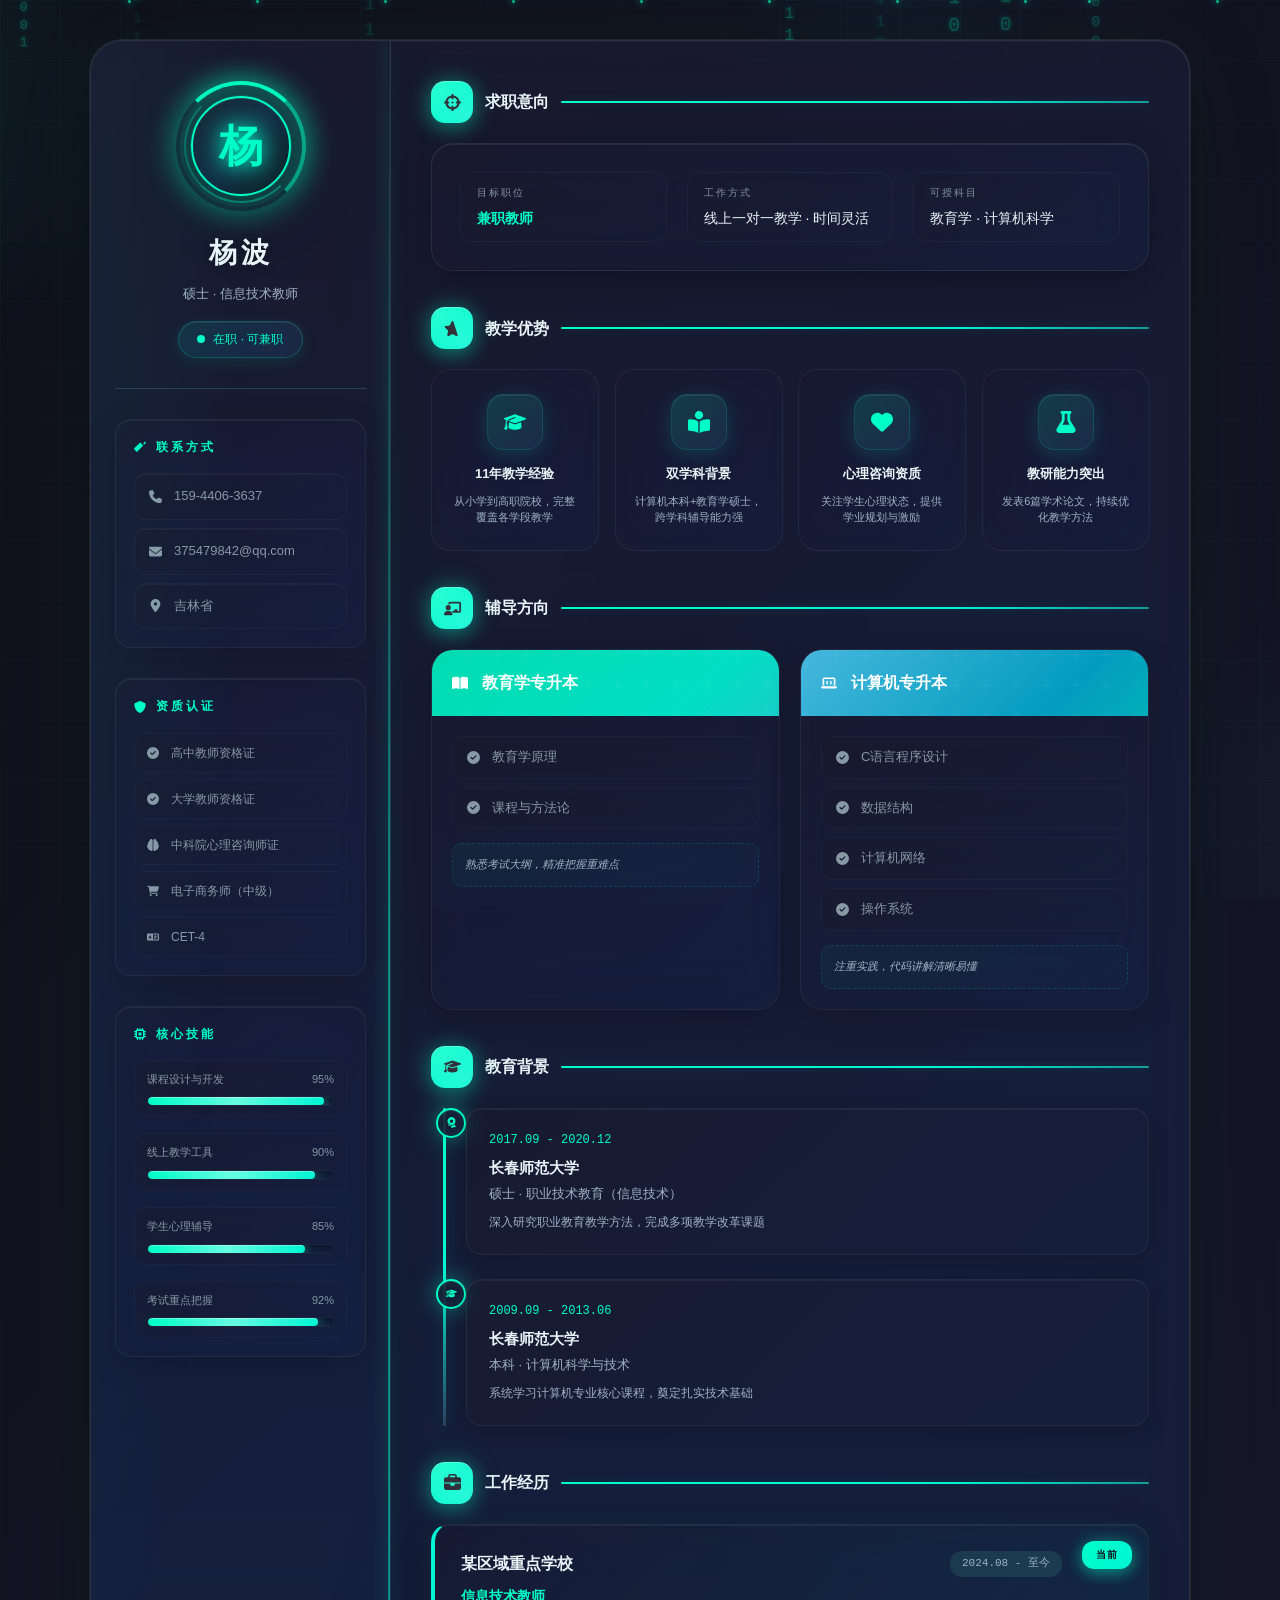
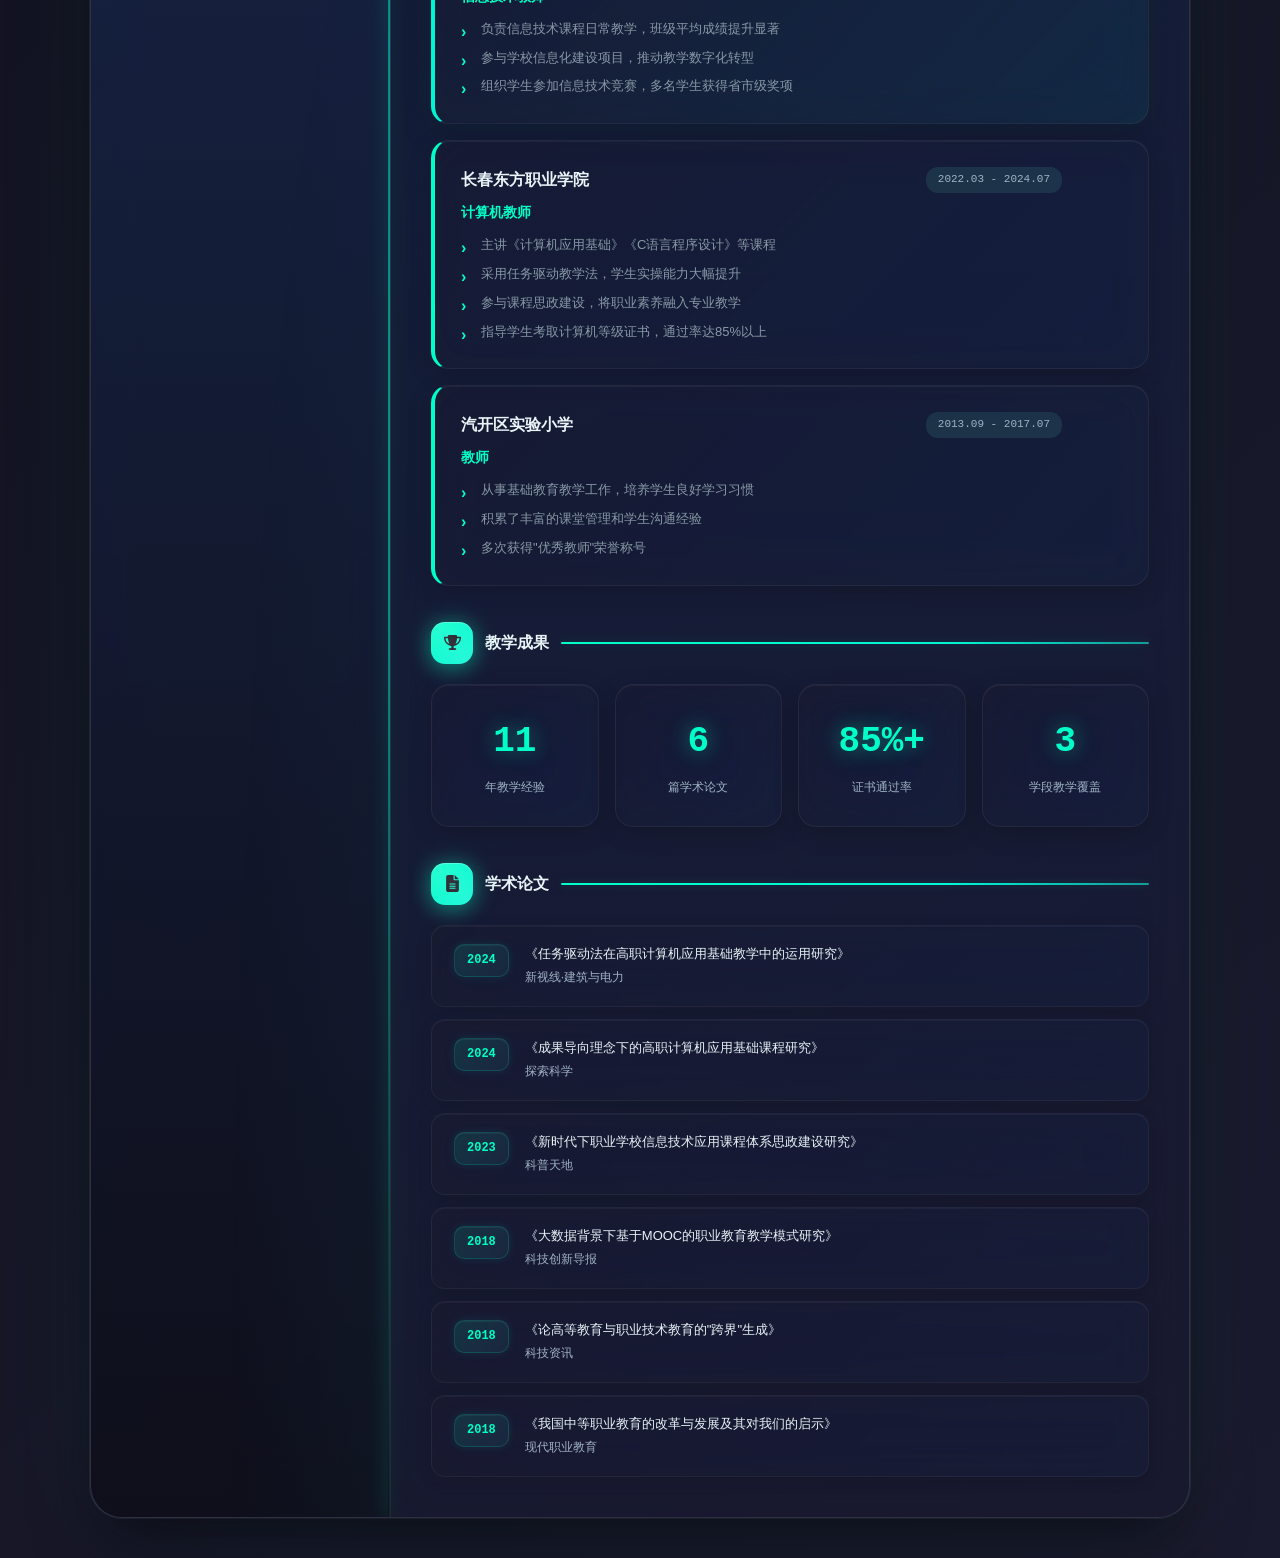
==== commit b7cad899: "Update index.html" ====
--- a/index.html
+++ b/index.html
@@ -2048,49 +2048,272 @@
 }
 
 /* ========================================
-   打印样式
+   流星效果 - 从右上到左下，尾巴指向右上
    ======================================== */
+.meteors {
+    position: fixed;
+    top: 0;
+    left: 0;
+    width: 100%;
+    height: 100%;
+    pointer-events: none;
+    z-index: 0;
+    overflow: hidden;
+    transform: translateZ(0);
+    backface-visibility: hidden;
+}
+
+.meteor {
+    position: absolute;
+    width: var(--tail-length, 120px);
+    height: 3px;
+    top: var(--start-y, -5%);
+    left: var(--start-x, 105%);
+    animation: meteorFall linear infinite;
+    opacity: 0;
+    will-change: transform, opacity;
+}
+
+/* 流星整体：左边是头（亮），右边是尾（暗）*/
+/* 旋转45度后：左下是头，右上是尾 */
+.meteor::before {
+    content: '';
+    position: absolute;
+    left: 0;
+    top: 0;
+    width: 100%;
+    height: 100%;
+    background: linear-gradient(to right, 
+        rgba(0, 255, 200, 1) 0%,
+        rgba(0, 255, 200, 0.7) 15%,
+        rgba(0, 255, 200, 0.4) 40%,
+        rgba(0, 255, 200, 0.15) 70%,
+        transparent 100%
+    );
+    border-radius: 100px;
+}
+
+/* 流星头部发光点（在左边，旋转后在左下）*/
+.meteor::after {
+    content: '';
+    position: absolute;
+    left: -3px;
+    top: 50%;
+    transform: translateY(-50%);
+    width: var(--head-size, 6px);
+    height: var(--head-size, 6px);
+    background: #fff;
+    border-radius: 50%;
+    box-shadow: 
+        0 0 4px 2px rgba(255, 255, 255, 0.9),
+        0 0 10px 4px rgba(0, 255, 200, 1),
+        0 0 20px 8px rgba(0, 255, 200, 0.5);
+}
+
+@keyframes meteorFall {
+    0% {
+        opacity: var(--meteor-opacity, 0.9);
+        transform: rotate(-45deg) translate3d(0, 0, 0);
+    }
+    8% {
+        opacity: var(--meteor-opacity, 0.9);
+    }
+    85% {
+        opacity: calc(var(--meteor-opacity, 0.9) * 0.8);
+    }
+    100% {
+        opacity: 0;
+        transform: rotate(-45deg) translate3d(-250vh, 0, 0);
+    }
+}
+
+/* 代码雨效果 */
+.code-rain {
+    position: fixed;
+    top: 0;
+    left: 0;
+    width: 100%;
+    height: 100%;
+    pointer-events: none;
+    z-index: 0;
+    overflow: hidden;
+}
+
+.code-rain {
+    perspective: 500px;
+}
+
+.code-column {
+    position: absolute;
+    top: -60%;
+    display: flex;
+    flex-direction: column;
+    align-items: center;
+    font-family: 'Courier New', monospace;
+    font-size: 14px;
+    color: var(--accent-color);
+    text-shadow: 0 0 5px var(--accent-color);
+    animation: codeRainFall linear infinite;
+    transform-style: preserve-3d;
+}
+
+.code-column span {
+    display: block;
+    line-height: 1.4;
+    animation: charRotateY linear infinite;
+    transform-style: preserve-3d;
+}
+
+.code-column span.flash {
+    animation: charRotateY linear infinite, charFlash ease-in-out infinite;
+}
+
+@keyframes charFlash {
+    0%, 100% {
+        color: var(--accent-color);
+        text-shadow: 0 0 5px var(--accent-color);
+    }
+    50% {
+        color: #fff;
+        text-shadow: 0 0 10px #fff, 0 0 20px var(--accent-color), 0 0 30px var(--accent-color);
+    }
+}
+
+@keyframes codeRainFall {
+    0% {
+        transform: translateY(0);
+    }
+    100% {
+        transform: translateY(280vh);
+    }
+}
+
+@keyframes charRotateY {
+    0% {
+        transform: rotateY(0deg);
+    }
+    100% {
+        transform: rotateY(360deg);
+    }
+}
+
 @media print {
+    .meteors, .code-rain {
+        display: none !important;
+    }
+
+    * {
+        -webkit-print-color-adjust: exact !important;
+        print-color-adjust: exact !important;
+        color-adjust: exact !important;
+    }
+
     body {
-        background: #fff;
-        padding: 0;
-    }
-
-    .tech-bg {
-        display: none;
-    }
-
+        background: #fff !important;
+        padding: 0 !important;
+        margin: 0 !important;
+    }
+
+    .tech-bg,
+    .floating-particles,
+    .grid-lines,
+    .aurora-glow {
+        display: none !important;
+    }
+
+    /* 保持左右结构 */
     .resume-container {
-        box-shadow: none;
-        border-radius: 0;
-        max-width: 100%;
+        display: flex !important;
+        flex-direction: row !important;
+        box-shadow: none !important;
+        border-radius: 0 !important;
+        max-width: 100% !important;
+        width: 100% !important;
+        background: #fff !important;
     }
 
     .sidebar {
-        background: #1a365d !important;
-        -webkit-print-color-adjust: exact;
-        print-color-adjust: exact;
-    }
-    
-    .avatar-ring {
-        animation: none;
-    }
-    
-    .skill-progress::after {
-        animation: none;
-    }
-
-    .floating-particles,
-    .grid-lines {
-        display: none;
+        width: 280px !important;
+        min-width: 280px !important;
+        flex-shrink: 0 !important;
+        background: linear-gradient(180deg, #0a192f 0%, #020c1b 100%) !important;
+        padding: 30px 20px !important;
+    }
+
+    .main-content {
+        flex: 1 !important;
+        padding: 30px !important;
+        background: #fff !important;
+    }
+
+    /* 禁用所有动画 */
+    .avatar-ring,
+    .avatar-wrapper::before,
+    .avatar-wrapper::after,
+    .skill-progress,
+    .skill-progress::after,
+    .status-badge .pulse,
+    .title-icon,
+    .title-line,
+    * {
+        animation: none !important;
+    }
+
+    /* 调整颜色确保可读性 */
+    .main-section-title,
+    .main-section-title .title-text,
+    h3, p {
+        color: #1a1a2e !important;
+    }
+
+    .intention-card,
+    .advantage-card,
+    .tutoring-card,
+    .timeline-content,
+    .work-item,
+    .stat-card,
+    .pub-item {
+        background: #f8f9fa !important;
+        border: 1px solid #e0e0e0 !important;
+        box-shadow: none !important;
+    }
+
+    .card-header.education,
+    .card-header.computer {
+        background: linear-gradient(135deg, #00b894 0%, #00cec9 100%) !important;
+    }
+
+    /* 确保网格布局在打印时正常 */
+    .advantage-grid {
+        grid-template-columns: repeat(2, 1fr) !important;
+    }
+
+    .stats-grid {
+        grid-template-columns: repeat(4, 1fr) !important;
+    }
+
+    .tutoring-grid {
+        grid-template-columns: repeat(2, 1fr) !important;
+    }
+
+    .intention-card {
+        grid-template-columns: repeat(3, 1fr) !important;
+    }
+
+    /* 避免分页断开 */
+    .section,
+    .work-item,
+    .timeline-item,
+    .pub-item {
+        page-break-inside: avoid;
     }
 
     .tutoring-card:hover,
     .pub-item:hover,
     .advantage-card:hover,
     .stat-card:hover {
-        transform: none;
-        box-shadow: none;
+        transform: none !important;
+        box-shadow: none !important;
     }
 }
     </style>
@@ -2482,5 +2705,137 @@
             </section>
         </main>
     </div>
+
+    <!-- 流星效果 -->
+    <div class="meteors" id="meteors"></div>
+    
+    <!-- 代码雨效果 -->
+    <div class="code-rain" id="codeRain"></div>
+
+    <script>
+    // 流星效果生成 - 整个页面随机分布
+    (function() {
+        const meteorsContainer = document.getElementById('meteors');
+        const meteorCount = 10;  // 数量减半
+        
+        for (let i = 0; i < meteorCount; i++) {
+            const meteor = document.createElement('div');
+            meteor.className = 'meteor';
+            
+            // 速度变慢30%（时间增加43%）
+            const speed = Math.random();
+            let duration;
+            if (speed < 0.15) {
+                duration = 2 + Math.random() * 3;     // 极快：2-5秒
+            } else if (speed < 0.35) {
+                duration = 5.7 + Math.random() * 5.7; // 快：5.7-11.4秒
+            } else if (speed < 0.7) {
+                duration = 11.4 + Math.random() * 11.5; // 中：11.4-23秒
+            } else {
+                duration = 23 + Math.random() * 20;   // 慢：23-43秒
+            }
+            meteor.style.animationDuration = duration + 's';
+            
+            // 延迟：前3颗立即开始，其余延迟
+            const delay = i < 3 ? Math.random() * 2 : Math.random() * 25;
+            meteor.style.animationDelay = delay + 's';
+            
+            // 尾巴长度变化：50-300px（差异更大）
+            const tailLength = 50 + Math.random() * 250;
+            meteor.style.setProperty('--tail-length', tailLength + 'px');
+            
+            // 头部大小：3-10px
+            const headSize = 3 + Math.random() * 7;
+            meteor.style.setProperty('--head-size', headSize + 'px');
+            
+            // 亮度变化：0.2 - 1.0（更大差异）
+            const opacity = 0.2 + Math.random() * 0.8;
+            meteor.style.setProperty('--meteor-opacity', opacity);
+            
+            // 随机起始位置 - 整个页面范围
+            // 为了从右上到左下，起点要在右边或上边
+            // 使用对角线分布，确保覆盖整个页面
+            const angle = Math.random(); // 0-1 决定在哪个边开始
+            let startX, startY;
+            
+            if (angle < 0.5) {
+                // 从右边进入（x在100-120%，y在-20%到80%）
+                startX = 100 + Math.random() * 20;
+                startY = -20 + Math.random() * 100;
+            } else {
+                // 从上边进入（x在20-120%，y在-20%到0%）
+                startX = 20 + Math.random() * 100;
+                startY = -20 + Math.random() * 20;
+            }
+            
+            meteor.style.setProperty('--start-x', startX + '%');
+            meteor.style.setProperty('--start-y', startY + '%');
+            
+            meteorsContainer.appendChild(meteor);
+        }
+    })();
+
+    // 代码雨效果生成 - 3D旋转
+    (function() {
+        const codeRainContainer = document.getElementById('codeRain');
+        const chars = '01';
+        const columnCount = 30;
+        
+        for (let i = 0; i < columnCount; i++) {
+            const column = document.createElement('div');
+            column.className = 'code-column';
+            column.style.left = (i * (100 / columnCount) + Math.random() * 2) + '%';
+            
+            // 下落速度差异大：快的5秒，慢的35秒
+            const speed = Math.random();
+            let duration;
+            if (speed < 0.2) {
+                duration = 5 + Math.random() * 5;   // 快：5-10秒
+            } else if (speed < 0.5) {
+                duration = 10 + Math.random() * 8;  // 中：10-18秒
+            } else {
+                duration = 18 + Math.random() * 17; // 慢：18-35秒
+            }
+            column.style.animationDuration = duration + 's';
+            
+            // 部分立即开始，部分延迟
+            const delay = i < 10 ? Math.random() * 2 : Math.random() * 15;
+            column.style.animationDelay = delay + 's';
+            
+            // 字体大小变化
+            const fontSize = Math.random() * 8 + 12;
+            column.style.fontSize = fontSize + 'px';
+            
+            // 亮度变化：0.08 - 0.3
+            column.style.opacity = Math.random() * 0.22 + 0.08;
+            
+            // 生成字符，每个用span包裹
+            const length = Math.floor(Math.random() * 20 + 15);
+            for (let j = 0; j < length; j++) {
+                const span = document.createElement('span');
+                span.textContent = chars[Math.floor(Math.random() * chars.length)];
+                
+                // 每个字符旋转速度不同：1.5-4秒
+                const rotateSpeed = 1.5 + Math.random() * 2.5;
+                
+                // 随机闪光：约15%的字符会闪光
+                if (Math.random() < 0.15) {
+                    span.className = 'flash';
+                    const flashSpeed = 0.3 + Math.random() * 1.2; // 闪光速度0.3-1.5秒
+                    span.style.animationDuration = rotateSpeed + 's, ' + flashSpeed + 's';
+                } else {
+                    span.style.animationDuration = rotateSpeed + 's';
+                }
+                
+                // 错开旋转起始位置
+                span.style.animationDelay = (Math.random() * rotateSpeed) + 's';
+                
+                column.appendChild(span);
+            }
+            
+            codeRainContainer.appendChild(column);
+        }
+    })();
+    </script>
 </body>
 </html>
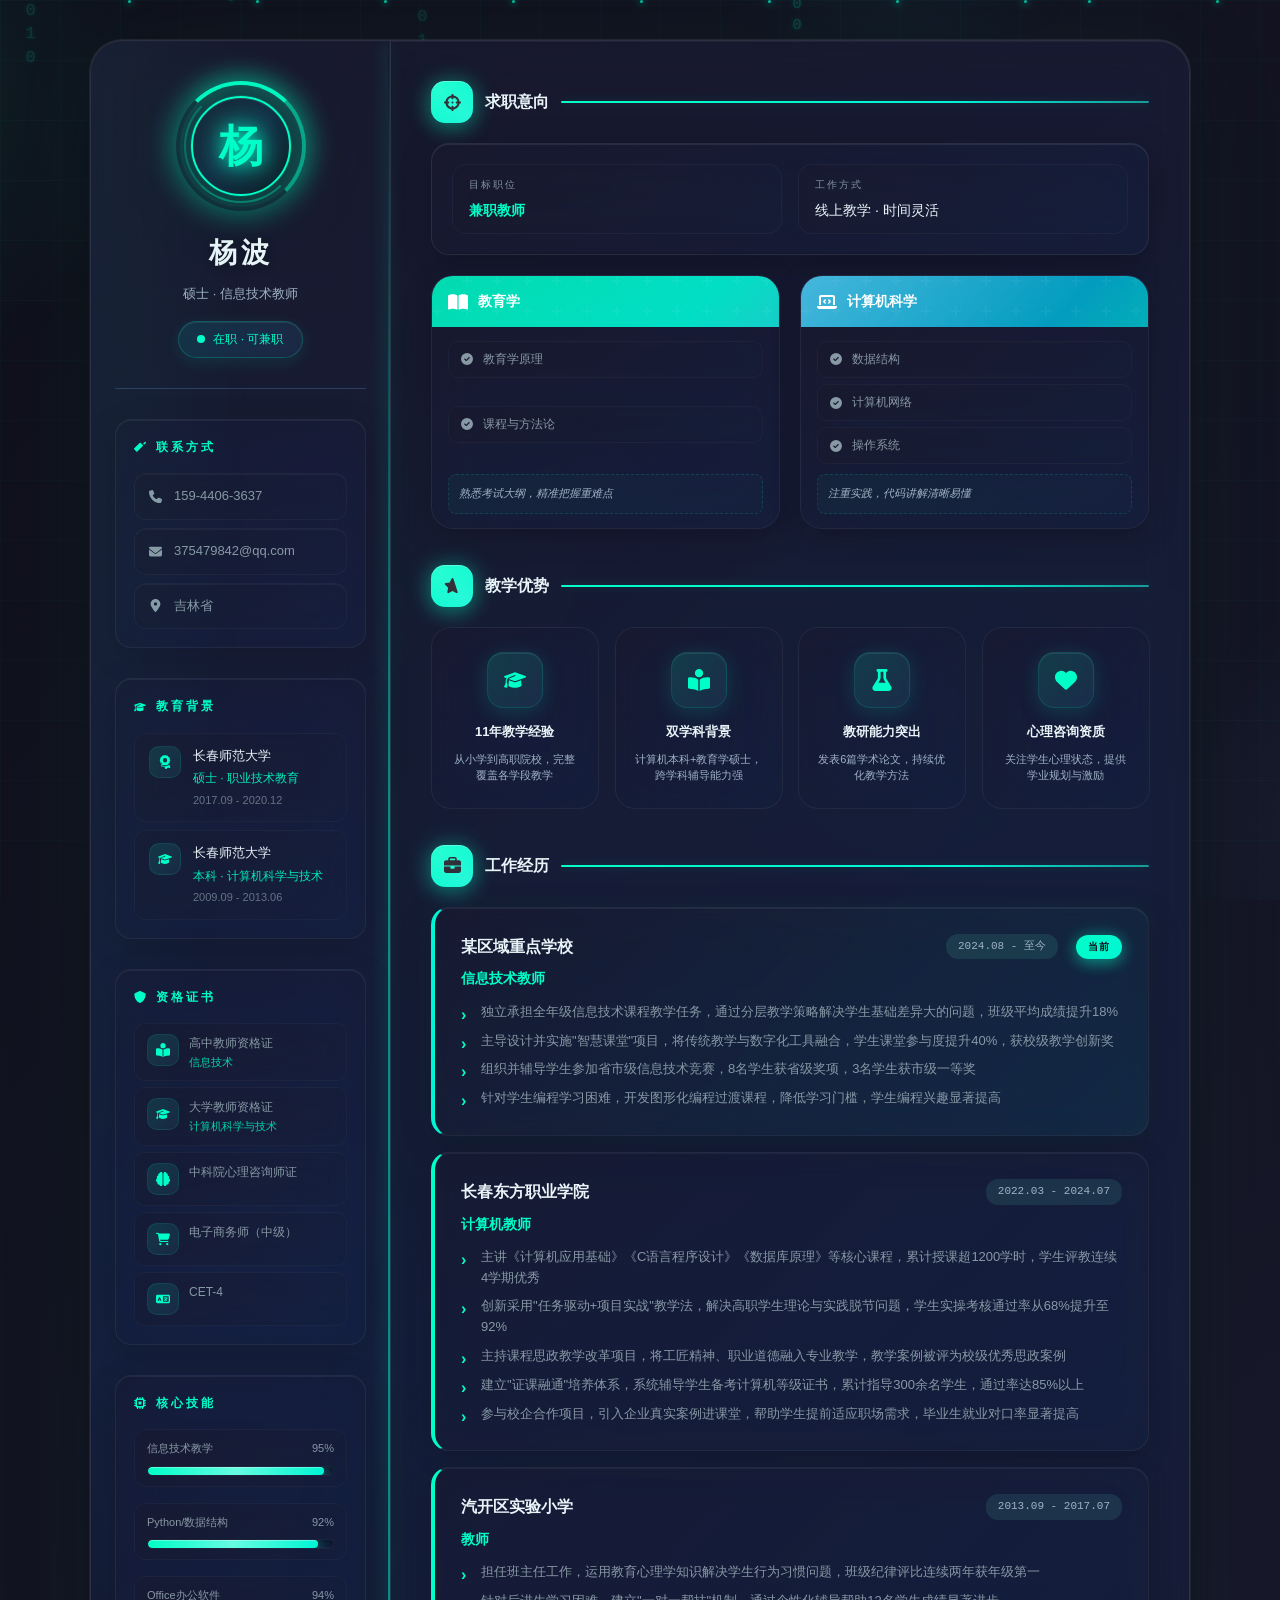
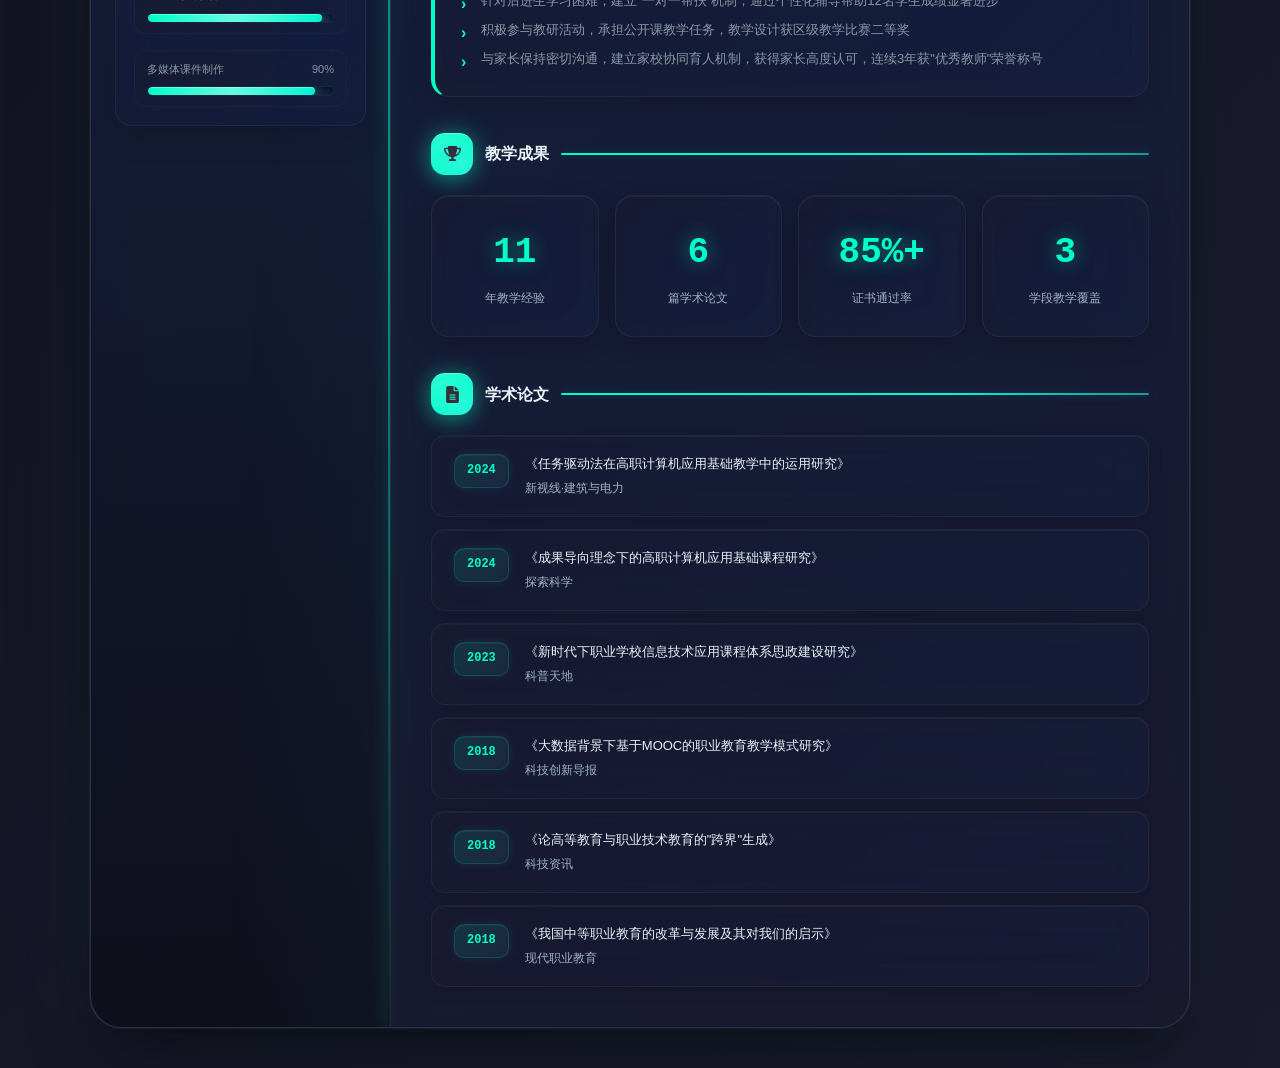
==== commit dcd5e1de: "Update index.html" ====
--- a/index.html
+++ b/index.html
@@ -732,8 +732,8 @@
     box-shadow: 0 0 15px rgba(0, 255, 200, 0.3);
 }
 
-/* 资质证书 - iOS玻璃卡片 */
-.certificates-section {
+/* 教育背景 - 左侧栏样式 */
+.education-sidebar {
     margin-bottom: 30px;
     background: linear-gradient(135deg, 
         rgba(26, 26, 46, 0.5) 0%, 
@@ -747,10 +747,10 @@
         0 8px 32px rgba(0, 0, 0, 0.15),
         inset 0 1px 0 rgba(255, 255, 255, 0.06);
     transition: all 0.4s ease;
-    animation: cardFadeIn 0.6s ease-out 0.1s both;
-}
-
-.certificates-section:hover {
+    animation: cardFadeIn 0.6s ease-out 0.05s both;
+}
+
+.education-sidebar:hover {
     border-color: rgba(0, 255, 200, 0.15);
     box-shadow: 
         0 12px 40px rgba(0, 0, 0, 0.2),
@@ -759,14 +759,128 @@
     transform: translateY(-2px);
 }
 
+.edu-list {
+    list-style: none;
+}
+
+.edu-list li {
+    display: flex;
+    align-items: flex-start;
+    gap: 12px;
+    padding: 12px 14px;
+    margin-bottom: 8px;
+    font-size: 13px;
+    color: var(--text-light);
+    background: linear-gradient(135deg, 
+        rgba(26, 26, 46, 0.35) 0%, 
+        rgba(22, 33, 62, 0.25) 100%);
+    backdrop-filter: blur(12px);
+    -webkit-backdrop-filter: blur(12px);
+    border-radius: 12px;
+    border: 1px solid rgba(255, 255, 255, 0.03);
+    transition: all 0.3s cubic-bezier(0.4, 0, 0.2, 1);
+}
+
+.edu-list li:last-child {
+    margin-bottom: 0;
+}
+
+.edu-list li:hover {
+    color: var(--accent-color);
+    background: linear-gradient(135deg, 
+        rgba(0, 255, 200, 0.08) 0%, 
+        rgba(76, 201, 240, 0.05) 100%);
+    border-color: rgba(0, 255, 200, 0.15);
+    transform: translateX(6px);
+    box-shadow: 0 4px 15px rgba(0, 255, 200, 0.08);
+}
+
+.edu-list li .icon {
+    width: 32px;
+    height: 32px;
+    display: flex;
+    align-items: center;
+    justify-content: center;
+    background: linear-gradient(135deg, 
+        rgba(0, 255, 200, 0.12) 0%, 
+        rgba(76, 201, 240, 0.08) 100%);
+    border-radius: 10px;
+    color: var(--accent-color);
+    flex-shrink: 0;
+    border: 1px solid rgba(0, 255, 200, 0.1);
+    transition: all 0.3s ease;
+}
+
+.edu-list li .icon svg {
+    width: 14px;
+    height: 14px;
+}
+
+.edu-list li:hover .icon {
+    transform: scale(1.1);
+    box-shadow: 0 0 15px rgba(0, 255, 200, 0.3);
+}
+
+.edu-list li .edu-info {
+    flex: 1;
+    display: flex;
+    flex-direction: column;
+    gap: 3px;
+}
+
+.edu-list li .edu-school {
+    font-weight: 500;
+    color: var(--text-dark);
+    font-size: 13px;
+}
+
+.edu-list li .edu-degree {
+    font-size: 12px;
+    color: var(--accent-color);
+    opacity: 0.9;
+}
+
+.edu-list li .edu-time {
+    font-size: 11px;
+    color: var(--text-muted);
+    opacity: 0.7;
+}
+
+/* 资质证书 - iOS玻璃卡片 */
+.certificates-section {
+    margin-bottom: 30px;
+    background: linear-gradient(135deg, 
+        rgba(26, 26, 46, 0.5) 0%, 
+        rgba(22, 33, 62, 0.4) 100%);
+    backdrop-filter: blur(20px) saturate(150%);
+    -webkit-backdrop-filter: blur(20px) saturate(150%);
+    border-radius: 16px;
+    padding: 18px;
+    border: 1px solid rgba(255, 255, 255, 0.06);
+    box-shadow: 
+        0 8px 32px rgba(0, 0, 0, 0.15),
+        inset 0 1px 0 rgba(255, 255, 255, 0.06);
+    transition: all 0.4s ease;
+    animation: cardFadeIn 0.6s ease-out 0.1s both;
+}
+
+.certificates-section:hover {
+    border-color: rgba(0, 255, 200, 0.15);
+    box-shadow: 
+        0 12px 40px rgba(0, 0, 0, 0.2),
+        0 0 30px rgba(0, 255, 200, 0.05),
+        inset 0 1px 0 rgba(255, 255, 255, 0.08);
+    transform: translateY(-2px);
+}
+
 .cert-list {
     list-style: none;
 }
 
 .cert-list li {
     display: flex;
-    align-items: center;
-    gap: 12px;
+    align-items: flex-start;
+    gap: 10px;
     padding: 10px 12px;
     margin-bottom: 6px;
     font-size: 12px;
@@ -780,6 +894,44 @@
     border-radius: 10px;
     border: 1px solid rgba(255, 255, 255, 0.03);
     transition: all 0.4s cubic-bezier(0.4, 0, 0.2, 1);
+}
+
+.cert-list li .icon {
+    width: 32px;
+    height: 32px;
+    display: flex;
+    align-items: center;
+    justify-content: center;
+    background: linear-gradient(135deg, 
+        rgba(0, 255, 200, 0.12) 0%, 
+        rgba(76, 201, 240, 0.08) 100%);
+    border-radius: 10px;
+    color: var(--accent-color);
+    flex-shrink: 0;
+    border: 1px solid rgba(0, 255, 200, 0.1);
+    transition: all 0.3s ease;
+}
+
+.cert-list li .icon svg {
+    width: 14px;
+    height: 14px;
+}
+
+.cert-list li:hover .icon {
+    transform: scale(1.1);
+    box-shadow: 0 0 15px rgba(0, 255, 200, 0.3);
+}
+
+.cert-list li .cert-text {
+    display: flex;
+    flex-direction: column;
+    gap: 2px;
+}
+
+.cert-list li .cert-sub {
+    font-size: 11px;
+    color: var(--accent-color);
+    opacity: 0.8;
 }
 
 .cert-list li:last-child {
@@ -1100,12 +1252,12 @@
         rgba(22, 33, 62, 0.5) 100%);
     backdrop-filter: blur(30px) saturate(180%);
     -webkit-backdrop-filter: blur(30px) saturate(180%);
-    border-radius: 22px;
-    padding: 28px;
+    border-radius: 18px;
+    padding: 20px;
     border: 1px solid rgba(255, 255, 255, 0.08);
     display: grid;
-    grid-template-columns: repeat(3, 1fr);
-    gap: 20px;
+    grid-template-columns: repeat(2, 1fr);
+    gap: 16px;
     box-shadow: 
         0 8px 32px rgba(0, 0, 0, 0.25),
         inset 0 1px 0 rgba(255, 255, 255, 0.08),
@@ -1354,6 +1506,8 @@
 }
 
 .tutoring-card {
+    display: flex;
+    flex-direction: column;
     background: linear-gradient(135deg, 
         rgba(26, 26, 46, 0.55) 0%, 
         rgba(22, 33, 62, 0.45) 100%);
@@ -1378,10 +1532,10 @@
 }
 
 .card-header {
-    padding: 20px;
+    padding: 14px 16px;
     display: flex;
     align-items: center;
-    gap: 14px;
+    gap: 10px;
     color: #fff;
     position: relative;
     overflow: hidden;
@@ -1433,39 +1587,48 @@
 }
 
 .card-header i {
-    font-size: 24px;
+    font-size: 18px;
     position: relative;
     z-index: 1;
 }
 
+.card-header .icon {
+    width: 20px;
+    height: 20px;
+}
+
 .card-header h3 {
-    font-size: 16px;
+    font-size: 14px;
     font-weight: 600;
     position: relative;
     z-index: 1;
 }
 
 .card-body {
-    padding: 20px;
+    padding: 14px 16px;
     background: linear-gradient(180deg, 
         rgba(26, 26, 46, 0.3) 0%, 
         rgba(22, 33, 62, 0.2) 100%);
+    flex: 1;
+    display: flex;
+    flex-direction: column;
+    justify-content: space-between;
 }
 
 .subject-item {
     display: flex;
     align-items: center;
-    gap: 12px;
-    padding: 10px 14px;
-    margin-bottom: 8px;
-    font-size: 13px;
+    gap: 10px;
+    padding: 8px 12px;
+    margin-bottom: 6px;
+    font-size: 12px;
     color: var(--text-light);
     background: linear-gradient(135deg, 
         rgba(26, 26, 46, 0.4) 0%, 
         rgba(22, 33, 62, 0.3) 100%);
     backdrop-filter: blur(10px);
     -webkit-backdrop-filter: blur(10px);
-    border-radius: 12px;
+    border-radius: 10px;
     border: 1px solid rgba(255, 255, 255, 0.03);
     transition: all 0.3s ease;
 }
@@ -1484,17 +1647,17 @@
 }
 
 .subject-item i {
-    width: 26px;
-    height: 26px;
+    width: 22px;
+    height: 22px;
     display: flex;
     align-items: center;
     justify-content: center;
     background: linear-gradient(135deg, 
         rgba(0, 255, 200, 0.12) 0%, 
         rgba(76, 201, 240, 0.08) 100%);
-    border-radius: 8px;
+    border-radius: 6px;
     color: var(--accent-color);
-    font-size: 11px;
+    font-size: 10px;
     border: 1px solid rgba(0, 255, 200, 0.1);
     transition: all 0.3s ease;
 }
@@ -1505,12 +1668,12 @@
 }
 
 .card-note {
-    margin-top: 14px;
-    padding: 12px;
+    margin-top: 10px;
+    padding: 10px;
     background: linear-gradient(135deg, 
         rgba(0, 255, 200, 0.04) 0%, 
         rgba(76, 201, 240, 0.02) 100%);
-    border-radius: 10px;
+    border-radius: 8px;
     border: 1px dashed rgba(0, 255, 200, 0.15);
     font-size: 11px;
     color: var(--text-medium);
@@ -1718,9 +1881,7 @@
 }
 
 .work-badge {
-    position: absolute;
-    top: 16px;
-    right: 16px;
+    display: inline-block;
     background: linear-gradient(135deg, 
         var(--accent-color) 0%, 
         var(--neon-cyan) 50%, 
@@ -1728,7 +1889,7 @@
     background-size: 200% 200%;
     color: var(--primary-dark);
     font-size: 10px;
-    padding: 6px 14px;
+    padding: 4px 12px;
     border-radius: 12px;
     font-weight: 700;
     text-transform: uppercase;
@@ -1737,6 +1898,8 @@
     box-shadow: 
         0 4px 15px rgba(0, 255, 200, 0.4),
         0 0 20px rgba(0, 255, 200, 0.2);
+    margin-left: 10px;
+    vertical-align: middle;
 }
 
 @keyframes workBadgeGlow {
@@ -1755,9 +1918,16 @@
 .work-header {
     display: flex;
     justify-content: space-between;
-    align-items: flex-start;
+    align-items: center;
     margin-bottom: 8px;
-    padding-right: 60px;
+    flex-wrap: wrap;
+    gap: 8px;
+}
+
+.work-time-wrapper {
+    display: flex;
+    align-items: center;
+    gap: 8px;
 }
 
 .work-header h3 {
@@ -2037,18 +2207,15 @@
         flex-direction: column;
         align-items: flex-start;
         gap: 8px;
-        padding-right: 0;
     }
     
-    .work-badge {
-        position: static;
-        display: inline-block;
-        margin-bottom: 8px;
+    .work-time-wrapper {
+        flex-wrap: wrap;
     }
 }
 
 /* ========================================
-   流星效果 - 从右上到左下，尾巴指向右上
+   流星效果 - 从右上到左下
    ======================================== */
 .meteors {
     position: fixed;
@@ -2074,8 +2241,6 @@
     will-change: transform, opacity;
 }
 
-/* 流星整体：左边是头（亮），右边是尾（暗）*/
-/* 旋转45度后：左下是头，右上是尾 */
 .meteor::before {
     content: '';
     position: absolute;
@@ -2093,7 +2258,6 @@
     border-radius: 100px;
 }
 
-/* 流星头部发光点（在左边，旋转后在左下）*/
 .meteor::after {
     content: '';
     position: absolute;
@@ -2137,9 +2301,6 @@
     pointer-events: none;
     z-index: 0;
     overflow: hidden;
-}
-
-.code-rain {
     perspective: 500px;
 }
 
@@ -2197,123 +2358,53 @@
     }
 }
 
+/* ========================================
+   打印样式
+   ======================================== */
 @media print {
     .meteors, .code-rain {
         display: none !important;
     }
-
-    * {
-        -webkit-print-color-adjust: exact !important;
-        print-color-adjust: exact !important;
-        color-adjust: exact !important;
-    }
-
     body {
-        background: #fff !important;
-        padding: 0 !important;
-        margin: 0 !important;
-    }
-
-    .tech-bg,
+        background: #fff;
+        padding: 0;
+    }
+
+    .tech-bg {
+        display: none;
+    }
+
+    .resume-container {
+        box-shadow: none;
+        border-radius: 0;
+        max-width: 100%;
+    }
+
+    .sidebar {
+        background: #1a365d !important;
+        -webkit-print-color-adjust: exact;
+        print-color-adjust: exact;
+    }
+    
+    .avatar-ring {
+        animation: none;
+    }
+    
+    .skill-progress::after {
+        animation: none;
+    }
+
     .floating-particles,
-    .grid-lines,
-    .aurora-glow {
-        display: none !important;
-    }
-
-    /* 保持左右结构 */
-    .resume-container {
-        display: flex !important;
-        flex-direction: row !important;
-        box-shadow: none !important;
-        border-radius: 0 !important;
-        max-width: 100% !important;
-        width: 100% !important;
-        background: #fff !important;
-    }
-
-    .sidebar {
-        width: 280px !important;
-        min-width: 280px !important;
-        flex-shrink: 0 !important;
-        background: linear-gradient(180deg, #0a192f 0%, #020c1b 100%) !important;
-        padding: 30px 20px !important;
-    }
-
-    .main-content {
-        flex: 1 !important;
-        padding: 30px !important;
-        background: #fff !important;
-    }
-
-    /* 禁用所有动画 */
-    .avatar-ring,
-    .avatar-wrapper::before,
-    .avatar-wrapper::after,
-    .skill-progress,
-    .skill-progress::after,
-    .status-badge .pulse,
-    .title-icon,
-    .title-line,
-    * {
-        animation: none !important;
-    }
-
-    /* 调整颜色确保可读性 */
-    .main-section-title,
-    .main-section-title .title-text,
-    h3, p {
-        color: #1a1a2e !important;
-    }
-
-    .intention-card,
-    .advantage-card,
-    .tutoring-card,
-    .timeline-content,
-    .work-item,
-    .stat-card,
-    .pub-item {
-        background: #f8f9fa !important;
-        border: 1px solid #e0e0e0 !important;
-        box-shadow: none !important;
-    }
-
-    .card-header.education,
-    .card-header.computer {
-        background: linear-gradient(135deg, #00b894 0%, #00cec9 100%) !important;
-    }
-
-    /* 确保网格布局在打印时正常 */
-    .advantage-grid {
-        grid-template-columns: repeat(2, 1fr) !important;
-    }
-
-    .stats-grid {
-        grid-template-columns: repeat(4, 1fr) !important;
-    }
-
-    .tutoring-grid {
-        grid-template-columns: repeat(2, 1fr) !important;
-    }
-
-    .intention-card {
-        grid-template-columns: repeat(3, 1fr) !important;
-    }
-
-    /* 避免分页断开 */
-    .section,
-    .work-item,
-    .timeline-item,
-    .pub-item {
-        page-break-inside: avoid;
+    .grid-lines {
+        display: none;
     }
 
     .tutoring-card:hover,
     .pub-item:hover,
     .advantage-card:hover,
     .stat-card:hover {
-        transform: none !important;
-        box-shadow: none !important;
+        transform: none;
+        box-shadow: none;
     }
 }
     </style>
@@ -2385,11 +2476,33 @@
                 </ul>
             </div>
 
+            <div class="education-sidebar">
+                <h2 class="section-title"><span class="icon"><svg><use href="#icon-cap"/></svg></span> 教育背景</h2>
+                <ul class="edu-list">
+                    <li>
+                        <span class="icon"><svg><use href="#icon-award"/></svg></span>
+                        <span class="edu-info">
+                            <span class="edu-school">长春师范大学</span>
+                            <span class="edu-degree">硕士 · 职业技术教育</span>
+                            <span class="edu-time">2017.09 - 2020.12</span>
+                        </span>
+                    </li>
+                    <li>
+                        <span class="icon"><svg><use href="#icon-cap"/></svg></span>
+                        <span class="edu-info">
+                            <span class="edu-school">长春师范大学</span>
+                            <span class="edu-degree">本科 · 计算机科学与技术</span>
+                            <span class="edu-time">2009.09 - 2013.06</span>
+                        </span>
+                    </li>
+                </ul>
+            </div>
+
             <div class="certificates-section">
-                <h2 class="section-title"><span class="icon"><svg><use href="#icon-shield"/></svg></span> 资质认证</h2>
+                <h2 class="section-title"><span class="icon"><svg><use href="#icon-shield"/></svg></span> 资格证书</h2>
                 <ul class="cert-list">
-                    <li><span class="icon"><svg><use href="#icon-check"/></svg></span> 高中教师资格证</li>
-                    <li><span class="icon"><svg><use href="#icon-check"/></svg></span> 大学教师资格证</li>
+                    <li><span class="icon"><svg><use href="#icon-book-reader"/></svg></span><span class="cert-text">高中教师资格证<span class="cert-sub">信息技术</span></span></li>
+                    <li><span class="icon"><svg><use href="#icon-graduate"/></svg></span><span class="cert-text">大学教师资格证<span class="cert-sub">计算机科学与技术</span></span></li>
                     <li><span class="icon"><svg><use href="#icon-brain"/></svg></span> 中科院心理咨询师证</li>
                     <li><span class="icon"><svg><use href="#icon-cart"/></svg></span> 电子商务师（中级）</li>
                     <li><span class="icon"><svg><use href="#icon-language"/></svg></span> CET-4</li>
@@ -2401,31 +2514,31 @@
                 <div class="skill-bars">
                     <div class="skill-item">
                         <div class="skill-header">
-                            <span>课程设计与开发</span>
+                            <span>信息技术教学</span>
                             <span>95%</span>
                         </div>
                         <div class="skill-bar"><div class="skill-progress" style="width: 95%"></div></div>
                     </div>
                     <div class="skill-item">
                         <div class="skill-header">
-                            <span>线上教学工具</span>
+                            <span>Python/数据结构</span>
+                            <span>92%</span>
+                        </div>
+                        <div class="skill-bar"><div class="skill-progress" style="width: 92%"></div></div>
+                    </div>
+                    <div class="skill-item">
+                        <div class="skill-header">
+                            <span>Office办公软件</span>
+                            <span>94%</span>
+                        </div>
+                        <div class="skill-bar"><div class="skill-progress" style="width: 94%"></div></div>
+                    </div>
+                    <div class="skill-item">
+                        <div class="skill-header">
+                            <span>多媒体课件制作</span>
                             <span>90%</span>
                         </div>
                         <div class="skill-bar"><div class="skill-progress" style="width: 90%"></div></div>
-                    </div>
-                    <div class="skill-item">
-                        <div class="skill-header">
-                            <span>学生心理辅导</span>
-                            <span>85%</span>
-                        </div>
-                        <div class="skill-bar"><div class="skill-progress" style="width: 85%"></div></div>
-                    </div>
-                    <div class="skill-item">
-                        <div class="skill-header">
-                            <span>考试重点把握</span>
-                            <span>92%</span>
-                        </div>
-                        <div class="skill-bar"><div class="skill-progress" style="width: 92%"></div></div>
                     </div>
                 </div>
             </div>
@@ -2447,11 +2560,49 @@
                     </div>
                     <div class="intention-item">
                         <span class="label">工作方式</span>
-                        <span class="value">线上一对一教学 · 时间灵活</span>
+                        <span class="value">线上教学 · 时间灵活</span>
                     </div>
-                    <div class="intention-item">
-                        <span class="label">可授科目</span>
-                        <span class="value">教育学 · 计算机科学</span>
+                </div>
+                <div class="tutoring-grid" style="margin-top: 20px;">
+                    <div class="tutoring-card">
+                        <div class="card-header education">
+                            <div class="header-bg"></div>
+                            <span class="icon"><svg><use href="#icon-book-open"/></svg></span>
+                            <h3>教育学</h3>
+                        </div>
+                        <div class="card-body">
+                            <div class="subject-item">
+                                <span class="icon"><svg><use href="#icon-check"/></svg></span>
+                                <span>教育学原理</span>
+                            </div>
+                            <div class="subject-item">
+                                <span class="icon"><svg><use href="#icon-check"/></svg></span>
+                                <span>课程与方法论</span>
+                            </div>
+                            <p class="card-note">熟悉考试大纲，精准把握重难点</p>
+                        </div>
+                    </div>
+                    <div class="tutoring-card">
+                        <div class="card-header computer">
+                            <div class="header-bg"></div>
+                            <span class="icon"><svg><use href="#icon-laptop"/></svg></span>
+                            <h3>计算机科学</h3>
+                        </div>
+                        <div class="card-body">
+                            <div class="subject-item">
+                                <span class="icon"><svg><use href="#icon-check"/></svg></span>
+                                <span>数据结构</span>
+                            </div>
+                            <div class="subject-item">
+                                <span class="icon"><svg><use href="#icon-check"/></svg></span>
+                                <span>计算机网络</span>
+                            </div>
+                            <div class="subject-item">
+                                <span class="icon"><svg><use href="#icon-check"/></svg></span>
+                                <span>操作系统</span>
+                            </div>
+                            <p class="card-note">注重实践，代码讲解清晰易懂</p>
+                        </div>
                     </div>
                 </div>
             </section>
@@ -2475,102 +2626,14 @@
                         <p>计算机本科+教育学硕士，跨学科辅导能力强</p>
                     </div>
                     <div class="advantage-card">
-                        <div class="adv-icon"><span class="icon"><svg><use href="#icon-heart"/></svg></span></div>
-                        <h3>心理咨询资质</h3>
-                        <p>关注学生心理状态，提供学业规划与激励</p>
-                    </div>
-                    <div class="advantage-card">
                         <div class="adv-icon"><span class="icon"><svg><use href="#icon-flask"/></svg></span></div>
                         <h3>教研能力突出</h3>
                         <p>发表6篇学术论文，持续优化教学方法</p>
                     </div>
-                </div>
-            </section>
-
-            <!-- 辅导方向 -->
-            <section class="section tutoring">
-                <h2 class="main-section-title">
-                    <span class="title-icon"><span class="icon"><svg><use href="#icon-teacher"/></svg></span></span>
-                    <span>辅导方向</span>
-                    <span class="title-line"></span>
-                </h2>
-                <div class="tutoring-grid">
-                    <div class="tutoring-card">
-                        <div class="card-header education">
-                            <div class="header-bg"></div>
-                            <span class="icon"><svg><use href="#icon-book-open"/></svg></span>
-                            <h3>教育学专升本</h3>
-                        </div>
-                        <div class="card-body">
-                            <div class="subject-item">
-                                <span class="icon"><svg><use href="#icon-check"/></svg></span>
-                                <span>教育学原理</span>
-                            </div>
-                            <div class="subject-item">
-                                <span class="icon"><svg><use href="#icon-check"/></svg></span>
-                                <span>课程与方法论</span>
-                            </div>
-                            <p class="card-note">熟悉考试大纲，精准把握重难点</p>
-                        </div>
-                    </div>
-                    <div class="tutoring-card">
-                        <div class="card-header computer">
-                            <div class="header-bg"></div>
-                            <span class="icon"><svg><use href="#icon-laptop"/></svg></span>
-                            <h3>计算机专升本</h3>
-                        </div>
-                        <div class="card-body">
-                            <div class="subject-item">
-                                <span class="icon"><svg><use href="#icon-check"/></svg></span>
-                                <span>C语言程序设计</span>
-                            </div>
-                            <div class="subject-item">
-                                <span class="icon"><svg><use href="#icon-check"/></svg></span>
-                                <span>数据结构</span>
-                            </div>
-                            <div class="subject-item">
-                                <span class="icon"><svg><use href="#icon-check"/></svg></span>
-                                <span>计算机网络</span>
-                            </div>
-                            <div class="subject-item">
-                                <span class="icon"><svg><use href="#icon-check"/></svg></span>
-                                <span>操作系统</span>
-                            </div>
-                            <p class="card-note">注重实践，代码讲解清晰易懂</p>
-                        </div>
-                    </div>
-                </div>
-            </section>
-
-            <!-- 教育背景 -->
-            <section class="section education-bg">
-                <h2 class="main-section-title">
-                    <span class="title-icon"><span class="icon"><svg><use href="#icon-cap"/></svg></span></span>
-                    <span>教育背景</span>
-                    <span class="title-line"></span>
-                </h2>
-                <div class="timeline">
-                    <div class="timeline-item">
-                        <div class="timeline-marker">
-                            <span class="icon"><svg><use href="#icon-award"/></svg></span>
-                        </div>
-                        <div class="timeline-content">
-                            <div class="time-range">2017.09 - 2020.12</div>
-                            <h3>长春师范大学</h3>
-                            <p class="degree">硕士 · 职业技术教育（信息技术）</p>
-                            <p class="edu-detail">深入研究职业教育教学方法，完成多项教学改革课题</p>
-                        </div>
-                    </div>
-                    <div class="timeline-item">
-                        <div class="timeline-marker">
-                            <span class="icon"><svg><use href="#icon-cap"/></svg></span>
-                        </div>
-                        <div class="timeline-content">
-                            <div class="time-range">2009.09 - 2013.06</div>
-                            <h3>长春师范大学</h3>
-                            <p class="degree">本科 · 计算机科学与技术</p>
-                            <p class="edu-detail">系统学习计算机专业核心课程，奠定扎实技术基础</p>
-                        </div>
+                    <div class="advantage-card">
+                        <div class="adv-icon"><span class="icon"><svg><use href="#icon-heart"/></svg></span></div>
+                        <h3>心理咨询资质</h3>
+                        <p>关注学生心理状态，提供学业规划与激励</p>
                     </div>
                 </div>
             </section>
@@ -2584,16 +2647,19 @@
                 </h2>
                 <div class="work-list">
                     <div class="work-item current">
-                        <div class="work-badge">当前</div>
                         <div class="work-header">
                             <h3>某区域重点学校</h3>
-                            <span class="work-time">2024.08 - 至今</span>
+                            <div class="work-time-wrapper">
+                                <span class="work-time">2024.08 - 至今</span>
+                                <span class="work-badge">当前</span>
+                            </div>
                         </div>
                         <p class="work-position">信息技术教师</p>
                         <ul class="work-duties">
-                            <li>负责信息技术课程日常教学，班级平均成绩提升显著</li>
-                            <li>参与学校信息化建设项目，推动教学数字化转型</li>
-                            <li>组织学生参加信息技术竞赛，多名学生获得省市级奖项</li>
+                            <li>独立承担全年级信息技术课程教学任务，通过分层教学策略解决学生基础差异大的问题，班级平均成绩提升18%</li>
+                            <li>主导设计并实施"智慧课堂"项目，将传统教学与数字化工具融合，学生课堂参与度提升40%，获校级教学创新奖</li>
+                            <li>组织并辅导学生参加省市级信息技术竞赛，8名学生获省级奖项，3名学生获市级一等奖</li>
+                            <li>针对学生编程学习困难，开发图形化编程过渡课程，降低学习门槛，学生编程兴趣显著提高</li>
                         </ul>
                     </div>
                     <div class="work-item">
@@ -2603,10 +2669,11 @@
                         </div>
                         <p class="work-position">计算机教师</p>
                         <ul class="work-duties">
-                            <li>主讲《计算机应用基础》《C语言程序设计》等课程</li>
-                            <li>采用任务驱动教学法，学生实操能力大幅提升</li>
-                            <li>参与课程思政建设，将职业素养融入专业教学</li>
-                            <li>指导学生考取计算机等级证书，通过率达85%以上</li>
+                            <li>主讲《计算机应用基础》《C语言程序设计》《数据库原理》等核心课程，累计授课超1200学时，学生评教连续4学期优秀</li>
+                            <li>创新采用"任务驱动+项目实战"教学法，解决高职学生理论与实践脱节问题，学生实操考核通过率从68%提升至92%</li>
+                            <li>主持课程思政教学改革项目，将工匠精神、职业道德融入专业教学，教学案例被评为校级优秀思政案例</li>
+                            <li>建立"证课融通"培养体系，系统辅导学生备考计算机等级证书，累计指导300余名学生，通过率达85%以上</li>
+                            <li>参与校企合作项目，引入企业真实案例进课堂，帮助学生提前适应职场需求，毕业生就业对口率显著提高</li>
                         </ul>
                     </div>
                     <div class="work-item">
@@ -2616,9 +2683,10 @@
                         </div>
                         <p class="work-position">教师</p>
                         <ul class="work-duties">
-                            <li>从事基础教育教学工作，培养学生良好学习习惯</li>
-                            <li>积累了丰富的课堂管理和学生沟通经验</li>
-                            <li>多次获得"优秀教师"荣誉称号</li>
+                            <li>担任班主任工作，运用教育心理学知识解决学生行为习惯问题，班级纪律评比连续两年获年级第一</li>
+                            <li>针对后进生学习困难，建立"一对一帮扶"机制，通过个性化辅导帮助12名学生成绩显著进步</li>
+                            <li>积极参与教研活动，承担公开课教学任务，教学设计获区级教学比赛二等奖</li>
+                            <li>与家长保持密切沟通，建立家校协同育人机制，获得家长高度认可，连续3年获"优秀教师"荣誉称号</li>
                         </ul>
                     </div>
                 </div>
@@ -2713,59 +2781,60 @@
     <div class="code-rain" id="codeRain"></div>
 
     <script>
-    // 流星效果生成 - 整个页面随机分布
+    // 流星效果生成 - 覆盖整个页面
     (function() {
         const meteorsContainer = document.getElementById('meteors');
-        const meteorCount = 10;  // 数量减半
+        const meteorCount = 12;
         
         for (let i = 0; i < meteorCount; i++) {
             const meteor = document.createElement('div');
             meteor.className = 'meteor';
             
-            // 速度变慢30%（时间增加43%）
             const speed = Math.random();
             let duration;
             if (speed < 0.15) {
-                duration = 2 + Math.random() * 3;     // 极快：2-5秒
+                duration = 3 + Math.random() * 4;
             } else if (speed < 0.35) {
-                duration = 5.7 + Math.random() * 5.7; // 快：5.7-11.4秒
+                duration = 7 + Math.random() * 6;
             } else if (speed < 0.7) {
-                duration = 11.4 + Math.random() * 11.5; // 中：11.4-23秒
+                duration = 13 + Math.random() * 12;
             } else {
-                duration = 23 + Math.random() * 20;   // 慢：23-43秒
+                duration = 25 + Math.random() * 20;
             }
             meteor.style.animationDuration = duration + 's';
             
-            // 延迟：前3颗立即开始，其余延迟
-            const delay = i < 3 ? Math.random() * 2 : Math.random() * 25;
+            const delay = i < 4 ? Math.random() * 2 : Math.random() * 25;
             meteor.style.animationDelay = delay + 's';
             
-            // 尾巴长度变化：50-300px（差异更大）
-            const tailLength = 50 + Math.random() * 250;
+            const tailLength = 50 + Math.random() * 200;
             meteor.style.setProperty('--tail-length', tailLength + 'px');
             
-            // 头部大小：3-10px
-            const headSize = 3 + Math.random() * 7;
+            const headSize = 3 + Math.random() * 5;
             meteor.style.setProperty('--head-size', headSize + 'px');
             
-            // 亮度变化：0.2 - 1.0（更大差异）
-            const opacity = 0.2 + Math.random() * 0.8;
+            const opacity = 0.3 + Math.random() * 0.7;
             meteor.style.setProperty('--meteor-opacity', opacity);
             
-            // 随机起始位置 - 整个页面范围
-            // 为了从右上到左下，起点要在右边或上边
-            // 使用对角线分布，确保覆盖整个页面
-            const angle = Math.random(); // 0-1 决定在哪个边开始
+            // 起始位置分布：整个页面都能看到流星划过
+            const zone = Math.random();
             let startX, startY;
             
-            if (angle < 0.5) {
-                // 从右边进入（x在100-120%，y在-20%到80%）
+            if (zone < 0.25) {
+                // 从右边进入 - 流星划过页面右侧和中间区域
                 startX = 100 + Math.random() * 20;
-                startY = -20 + Math.random() * 100;
+                startY = -20 + Math.random() * 80;
+            } else if (zone < 0.5) {
+                // 从上边右侧区域进入 - 流星划过页面中右区域
+                startX = 60 + Math.random() * 60;
+                startY = -30 + Math.random() * 20;
+            } else if (zone < 0.75) {
+                // 从上边中间区域进入 - 流星划过页面中间和左侧区域
+                startX = 30 + Math.random() * 40;
+                startY = -30 + Math.random() * 20;
             } else {
-                // 从上边进入（x在20-120%，y在-20%到0%）
-                startX = 20 + Math.random() * 100;
-                startY = -20 + Math.random() * 20;
+                // 从上边左侧区域进入 - 流星划过页面左上角区域
+                startX = 10 + Math.random() * 30;
+                startY = -30 + Math.random() * 30;
             }
             
             meteor.style.setProperty('--start-x', startX + '%');
@@ -2775,59 +2844,51 @@
         }
     })();
 
-    // 代码雨效果生成 - 3D旋转
+    // 代码雨效果生成
     (function() {
         const codeRainContainer = document.getElementById('codeRain');
         const chars = '01';
-        const columnCount = 30;
+        const columnCount = 25;
         
         for (let i = 0; i < columnCount; i++) {
             const column = document.createElement('div');
             column.className = 'code-column';
             column.style.left = (i * (100 / columnCount) + Math.random() * 2) + '%';
             
-            // 下落速度差异大：快的5秒，慢的35秒
             const speed = Math.random();
             let duration;
             if (speed < 0.2) {
-                duration = 5 + Math.random() * 5;   // 快：5-10秒
+                duration = 6 + Math.random() * 5;
             } else if (speed < 0.5) {
-                duration = 10 + Math.random() * 8;  // 中：10-18秒
+                duration = 11 + Math.random() * 8;
             } else {
-                duration = 18 + Math.random() * 17; // 慢：18-35秒
+                duration = 19 + Math.random() * 16;
             }
             column.style.animationDuration = duration + 's';
             
-            // 部分立即开始，部分延迟
-            const delay = i < 10 ? Math.random() * 2 : Math.random() * 15;
+            const delay = i < 8 ? Math.random() * 2 : Math.random() * 12;
             column.style.animationDelay = delay + 's';
             
-            // 字体大小变化
-            const fontSize = Math.random() * 8 + 12;
+            const fontSize = Math.random() * 6 + 12;
             column.style.fontSize = fontSize + 'px';
             
-            // 亮度变化：0.08 - 0.3
-            column.style.opacity = Math.random() * 0.22 + 0.08;
+            column.style.opacity = Math.random() * 0.2 + 0.06;
             
-            // 生成字符，每个用span包裹
-            const length = Math.floor(Math.random() * 20 + 15);
+            const length = Math.floor(Math.random() * 18 + 12);
             for (let j = 0; j < length; j++) {
                 const span = document.createElement('span');
                 span.textContent = chars[Math.floor(Math.random() * chars.length)];
                 
-                // 每个字符旋转速度不同：1.5-4秒
                 const rotateSpeed = 1.5 + Math.random() * 2.5;
                 
-                // 随机闪光：约15%的字符会闪光
-                if (Math.random() < 0.15) {
+                if (Math.random() < 0.12) {
                     span.className = 'flash';
-                    const flashSpeed = 0.3 + Math.random() * 1.2; // 闪光速度0.3-1.5秒
+                    const flashSpeed = 0.3 + Math.random() * 1;
                     span.style.animationDuration = rotateSpeed + 's, ' + flashSpeed + 's';
                 } else {
                     span.style.animationDuration = rotateSpeed + 's';
                 }
                 
-                // 错开旋转起始位置
                 span.style.animationDelay = (Math.random() * rotateSpeed) + 's';
                 
                 column.appendChild(span);
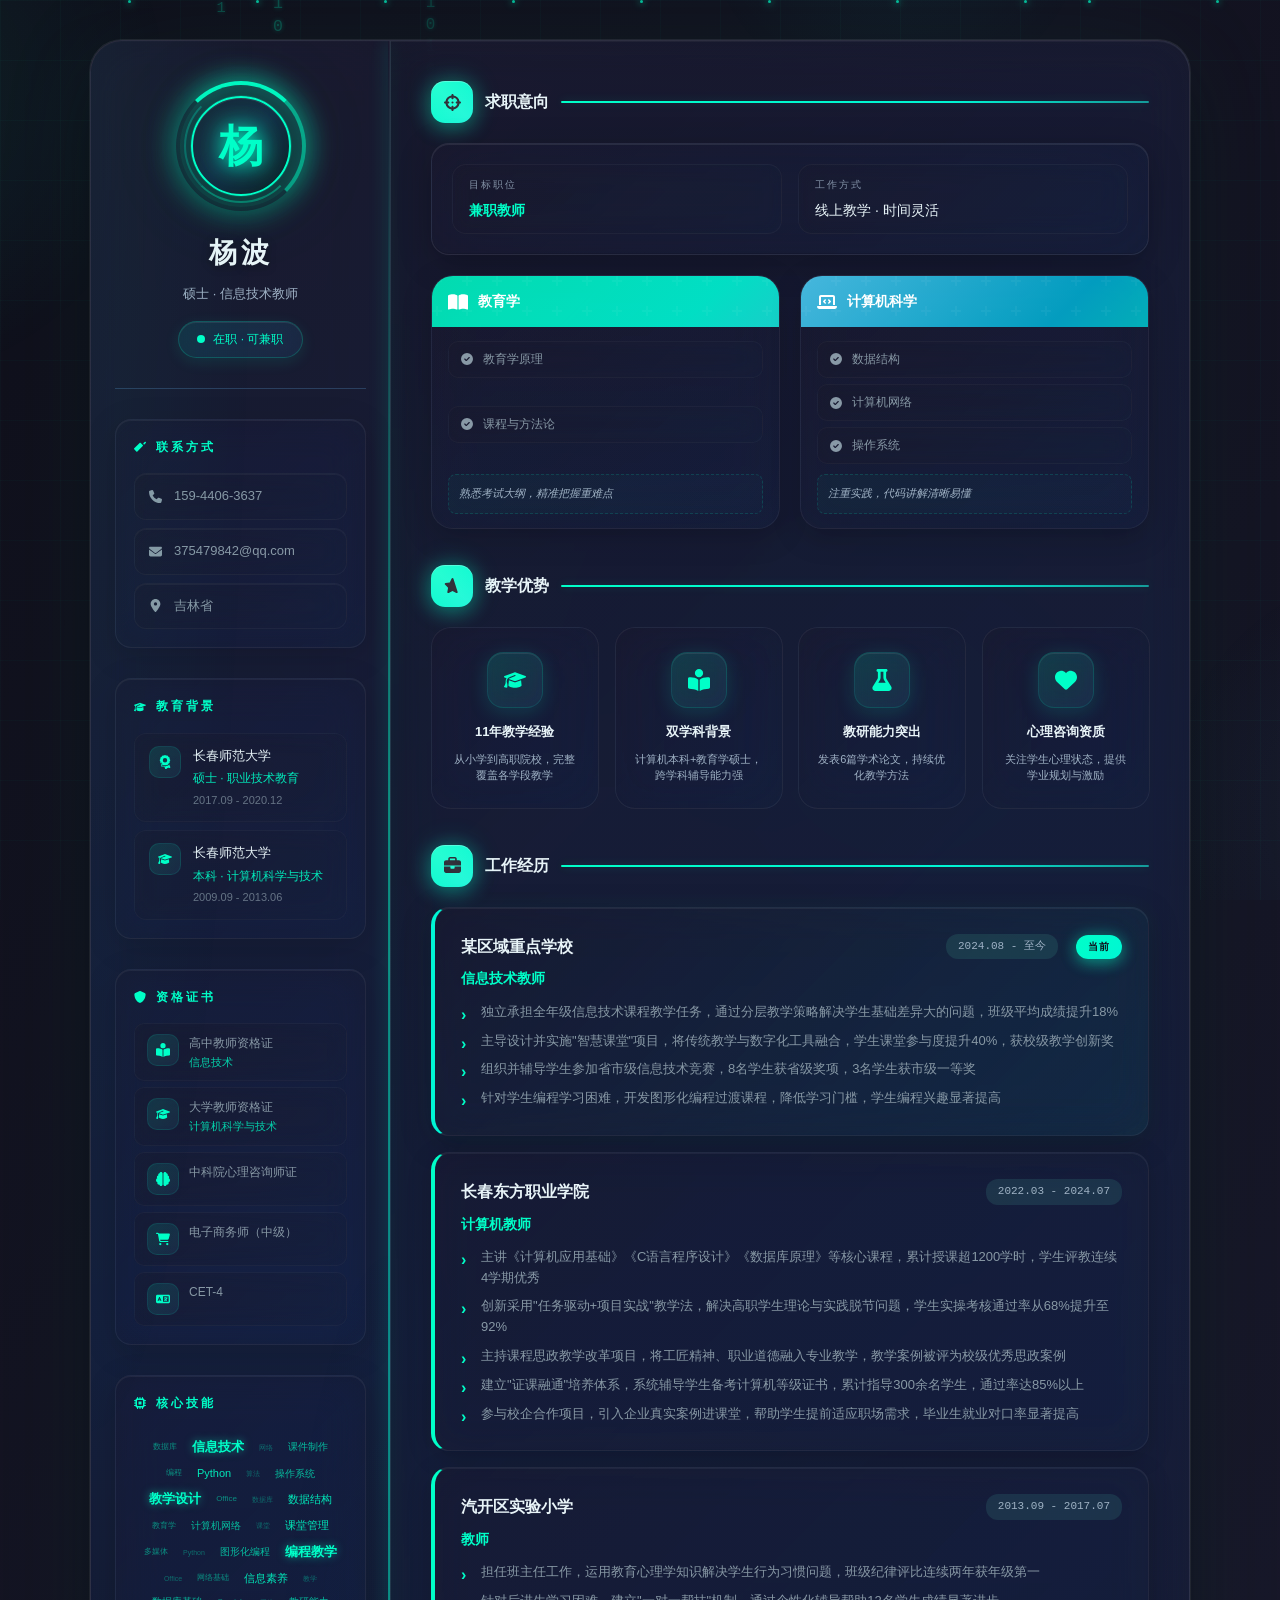
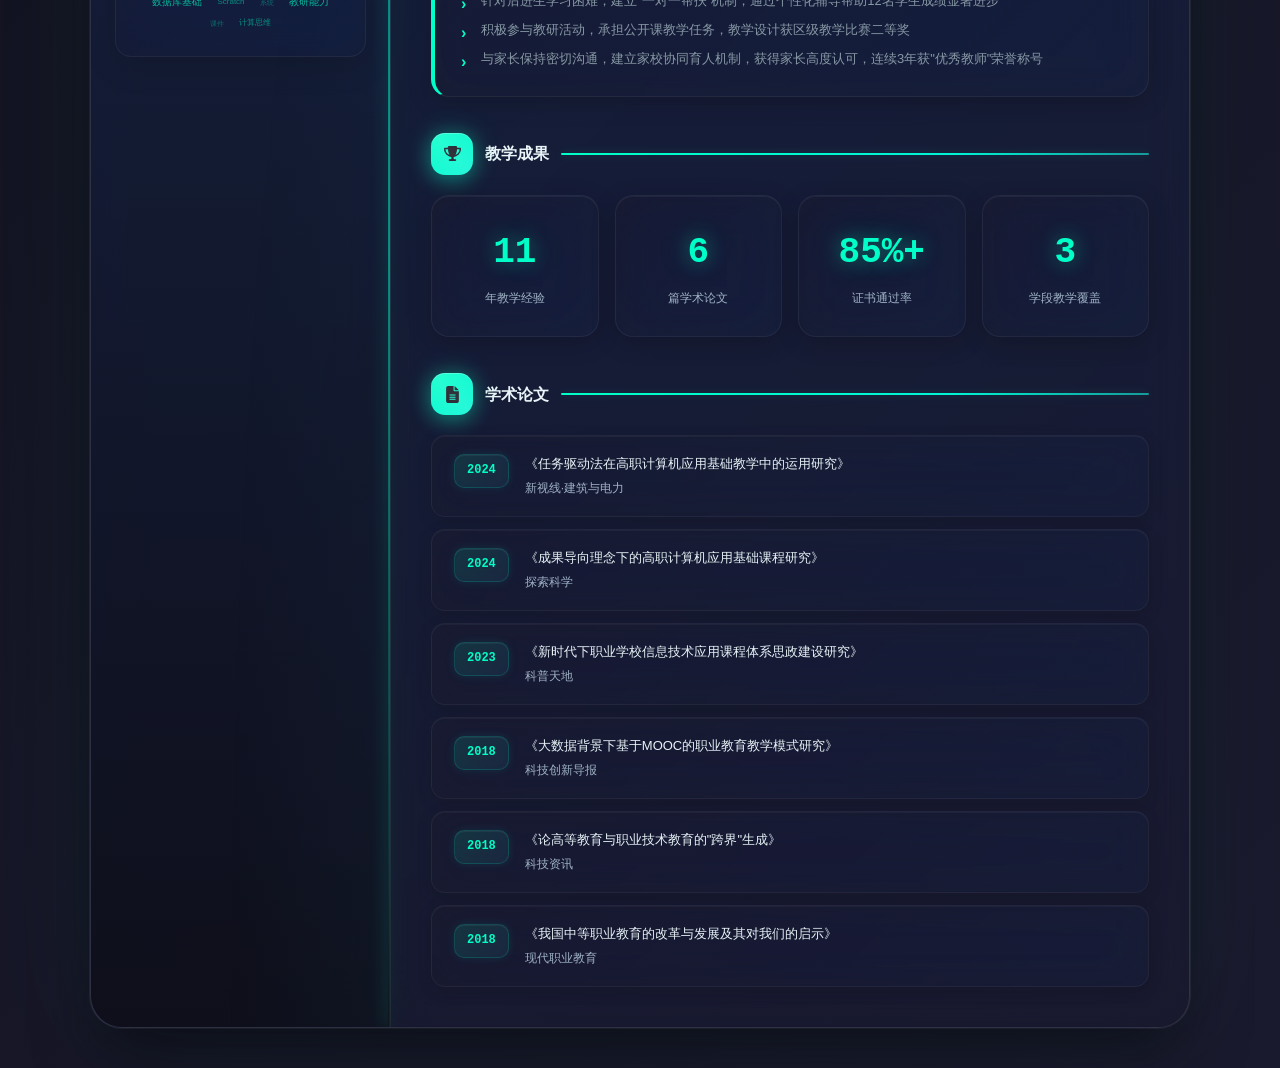
==== commit f5542586: "Update index.html" ====
--- a/index.html
+++ b/index.html
@@ -1020,6 +1020,69 @@
     gap: 16px;
 }
 
+/* 技能词云样式 */
+.skill-cloud {
+    display: flex;
+    flex-wrap: wrap;
+    justify-content: center;
+    align-items: center;
+    gap: 3px 5px;
+    padding: 6px 3px;
+    min-height: 90px;
+}
+
+.skill-cloud .tag {
+    display: inline-block;
+    padding: 2px 5px;
+    border-radius: 3px;
+    transition: all 0.3s ease;
+    cursor: default;
+    white-space: nowrap;
+    background: transparent;
+}
+
+/* 核心关键词 - 最大最亮 */
+.skill-cloud .tag.xl {
+    font-size: 13px;
+    font-weight: 600;
+    color: var(--accent-color);
+    text-shadow: 0 0 8px rgba(0, 255, 200, 0.5);
+}
+
+/* 重要关键词 - 大号 */
+.skill-cloud .tag.lg {
+    font-size: 11px;
+    font-weight: 500;
+    color: rgba(0, 255, 200, 0.9);
+}
+
+/* 常规关键词 - 中号 */
+.skill-cloud .tag.md {
+    font-size: 10px;
+    font-weight: 400;
+    color: rgba(0, 255, 200, 0.7);
+}
+
+/* 辅助关键词 - 小号 */
+.skill-cloud .tag.sm {
+    font-size: 8px;
+    font-weight: 400;
+    color: rgba(0, 255, 200, 0.5);
+}
+
+/* 填充词 - 最小 */
+.skill-cloud .tag.xs {
+    font-size: 7px;
+    font-weight: 300;
+    color: rgba(0, 255, 200, 0.35);
+}
+
+.skill-cloud .tag:hover {
+    color: var(--accent-color) !important;
+    text-shadow: 0 0 15px rgba(0, 255, 200, 0.6);
+    transform: scale(1.1);
+}
+
 .skill-item {
     width: 100%;
     padding: 10px 12px;
@@ -2511,35 +2574,37 @@
 
             <div class="skills-section">
                 <h2 class="section-title"><span class="icon"><svg><use href="#icon-chip"/></svg></span> 核心技能</h2>
-                <div class="skill-bars">
-                    <div class="skill-item">
-                        <div class="skill-header">
-                            <span>信息技术教学</span>
-                            <span>95%</span>
-                        </div>
-                        <div class="skill-bar"><div class="skill-progress" style="width: 95%"></div></div>
-                    </div>
-                    <div class="skill-item">
-                        <div class="skill-header">
-                            <span>Python/数据结构</span>
-                            <span>92%</span>
-                        </div>
-                        <div class="skill-bar"><div class="skill-progress" style="width: 92%"></div></div>
-                    </div>
-                    <div class="skill-item">
-                        <div class="skill-header">
-                            <span>Office办公软件</span>
-                            <span>94%</span>
-                        </div>
-                        <div class="skill-bar"><div class="skill-progress" style="width: 94%"></div></div>
-                    </div>
-                    <div class="skill-item">
-                        <div class="skill-header">
-                            <span>多媒体课件制作</span>
-                            <span>90%</span>
-                        </div>
-                        <div class="skill-bar"><div class="skill-progress" style="width: 90%"></div></div>
-                    </div>
+                <div class="skill-cloud">
+                    <span class="tag sm">数据库</span>
+                    <span class="tag xl">信息技术</span>
+                    <span class="tag xs">网络</span>
+                    <span class="tag md">课件制作</span>
+                    <span class="tag sm">编程</span>
+                    <span class="tag lg">Python</span>
+                    <span class="tag xs">算法</span>
+                    <span class="tag md">操作系统</span>
+                    <span class="tag xl">教学设计</span>
+                    <span class="tag sm">Office</span>
+                    <span class="tag xs">数据库</span>
+                    <span class="tag lg">数据结构</span>
+                    <span class="tag sm">教育学</span>
+                    <span class="tag md">计算机网络</span>
+                    <span class="tag xs">课堂</span>
+                    <span class="tag lg">课堂管理</span>
+                    <span class="tag sm">多媒体</span>
+                    <span class="tag xs">Python</span>
+                    <span class="tag md">图形化编程</span>
+                    <span class="tag xl">编程教学</span>
+                    <span class="tag xs">Office</span>
+                    <span class="tag sm">网络基础</span>
+                    <span class="tag lg">信息素养</span>
+                    <span class="tag xs">教学</span>
+                    <span class="tag md">数据库基础</span>
+                    <span class="tag sm">Scratch</span>
+                    <span class="tag xs">系统</span>
+                    <span class="tag md">教研能力</span>
+                    <span class="tag xs">课件</span>
+                    <span class="tag sm">计算思维</span>
                 </div>
             </div>
         </aside>
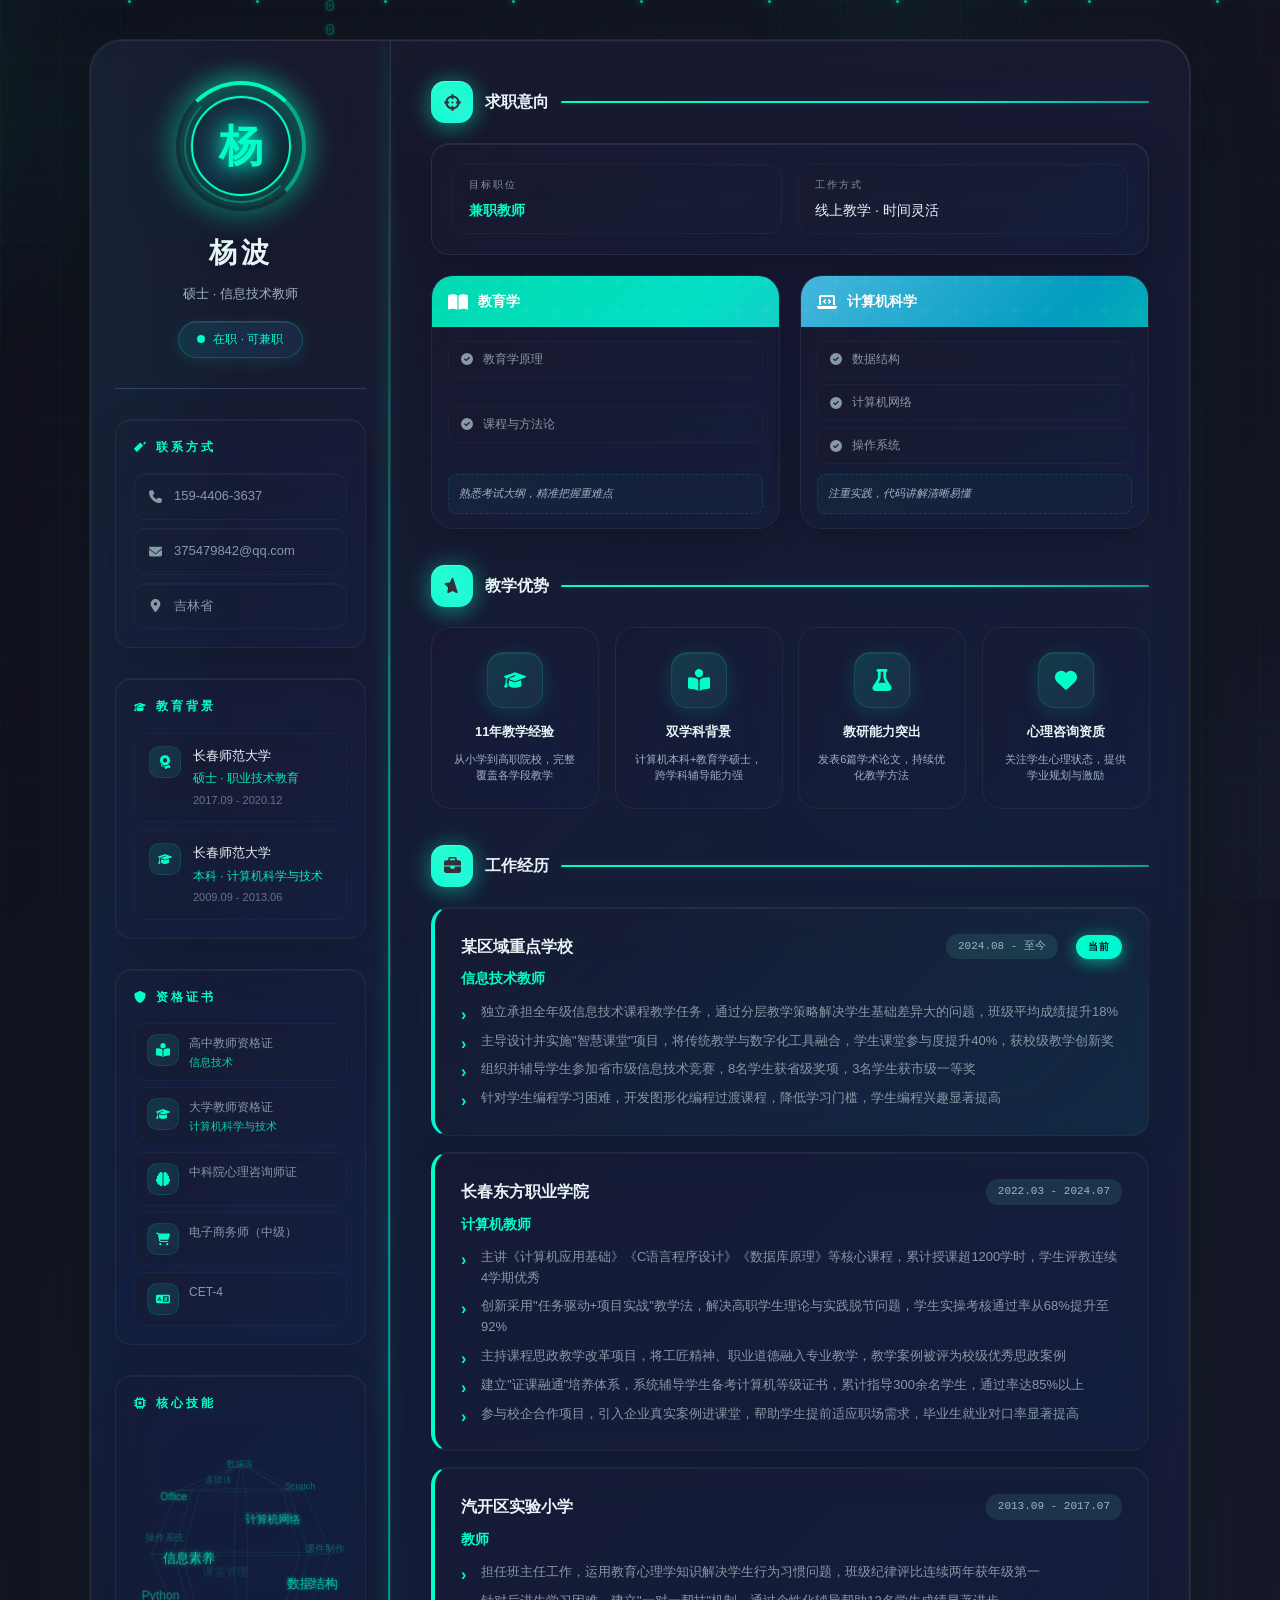
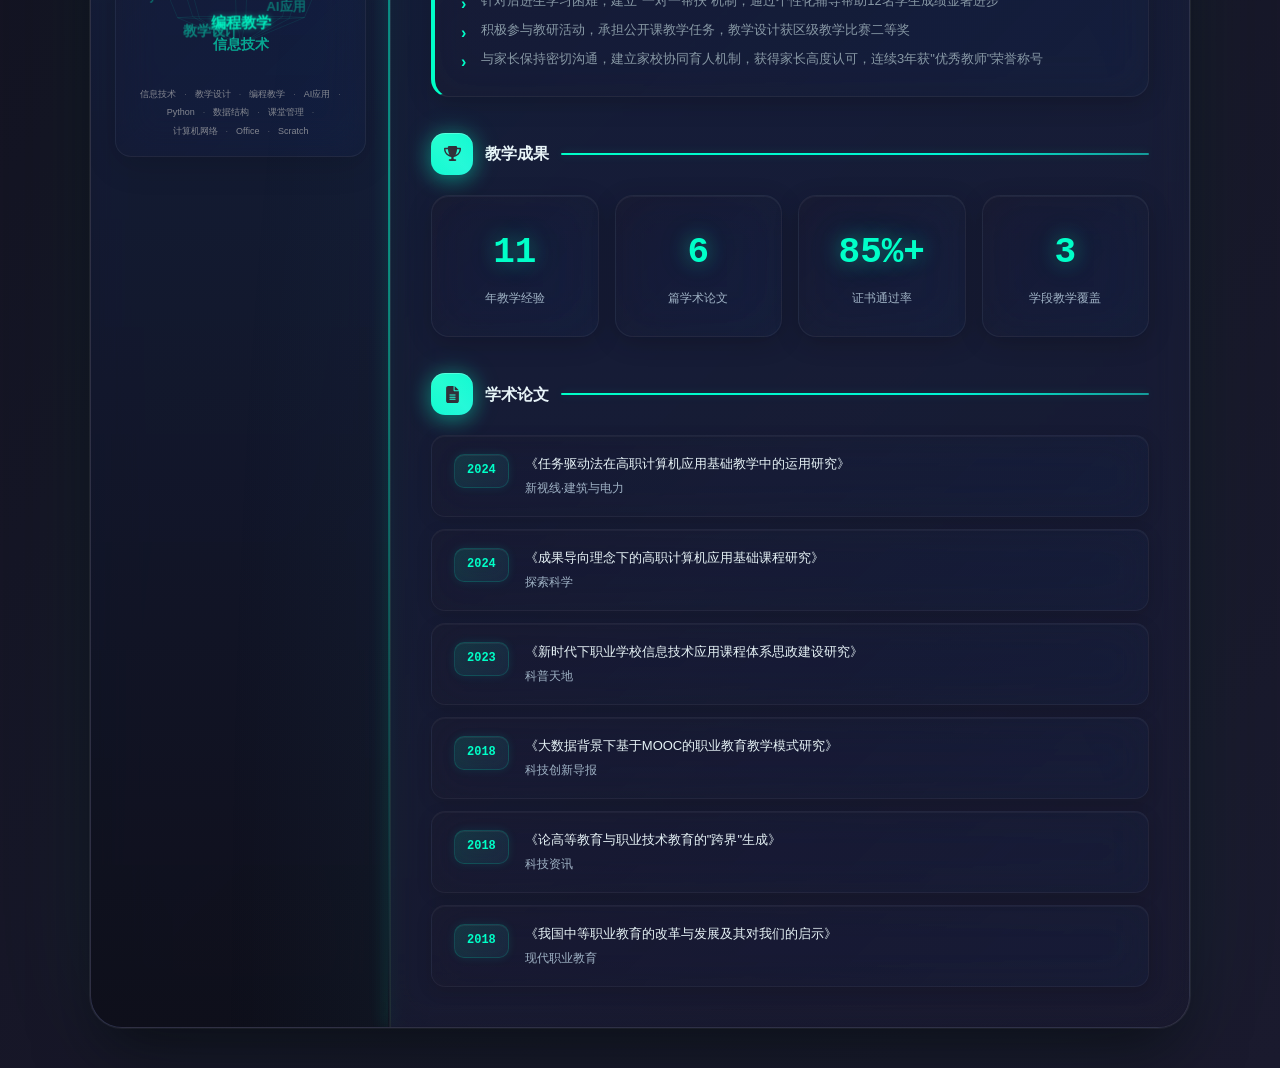
==== commit cab5655a: "Update index.html" ====
--- a/index.html
+++ b/index.html
@@ -1020,67 +1020,107 @@
     gap: 16px;
 }
 
-/* 技能词云样式 */
-.skill-cloud {
+/* 3D技能球样式 */
+.skill-sphere-wrapper {
+    display: flex;
+    flex-direction: column;
+    align-items: center;
+    gap: 8px;
+}
+
+.skill-sphere-container {
+    width: 100%;
+    height: 220px;
+    display: flex;
+    justify-content: center;
+    align-items: center;
+    perspective: 1000px;
+    overflow: visible;
+    position: relative;
+    margin: 15px 0;
+}
+
+.skill-sphere {
+    position: relative;
+    width: 200px;
+    height: 200px;
+    transform-style: preserve-3d;
+}
+
+.sphere-canvas {
+    position: absolute;
+    left: 50%;
+    top: 50%;
+    transform: translate(-50%, -50%);
+    pointer-events: none;
+}
+
+/* 关键词列表 */
+.skill-keywords {
     display: flex;
     flex-wrap: wrap;
     justify-content: center;
-    align-items: center;
-    gap: 3px 5px;
-    padding: 6px 3px;
-    min-height: 90px;
-}
-
-.skill-cloud .tag {
-    display: inline-block;
-    padding: 2px 5px;
-    border-radius: 3px;
-    transition: all 0.3s ease;
+    gap: 4px 8px;
+    padding: 0 5px;
+    max-width: 100%;
+}
+
+.skill-keywords span {
+    font-size: 9px;
+    color: rgba(180, 180, 180, 0.7);
+    white-space: nowrap;
+}
+
+.skill-keywords span::after {
+    content: '·';
+    margin-left: 8px;
+    color: rgba(150, 150, 150, 0.5);
+}
+
+.skill-keywords span:last-child::after {
+    content: '';
+    margin-left: 0;
+}
+
+.skill-sphere .tag {
+    position: absolute;
+    left: 50%;
+    top: 50%;
+    transform-style: preserve-3d;
+    white-space: nowrap;
     cursor: default;
-    white-space: nowrap;
-    background: transparent;
-}
-
-/* 核心关键词 - 最大最亮 */
-.skill-cloud .tag.xl {
-    font-size: 13px;
+    transition: color 0.3s, text-shadow 0.3s;
+    backface-visibility: visible;
+}
+
+.skill-sphere .tag.xl {
+    font-size: 14px;
     font-weight: 600;
-    color: var(--accent-color);
-    text-shadow: 0 0 8px rgba(0, 255, 200, 0.5);
-}
-
-/* 重要关键词 - 大号 */
-.skill-cloud .tag.lg {
-    font-size: 11px;
+}
+
+.skill-sphere .tag.lg {
+    font-size: 12px;
     font-weight: 500;
-    color: rgba(0, 255, 200, 0.9);
-}
-
-/* 常规关键词 - 中号 */
-.skill-cloud .tag.md {
+}
+
+.skill-sphere .tag.md {
     font-size: 10px;
     font-weight: 400;
-    color: rgba(0, 255, 200, 0.7);
-}
-
-/* 辅助关键词 - 小号 */
-.skill-cloud .tag.sm {
+}
+
+.skill-sphere .tag.sm {
+    font-size: 9px;
+    font-weight: 400;
+}
+
+.skill-sphere .tag.xs {
     font-size: 8px;
-    font-weight: 400;
-    color: rgba(0, 255, 200, 0.5);
-}
-
-/* 填充词 - 最小 */
-.skill-cloud .tag.xs {
-    font-size: 7px;
     font-weight: 300;
-    color: rgba(0, 255, 200, 0.35);
-}
-
-.skill-cloud .tag:hover {
-    color: var(--accent-color) !important;
-    text-shadow: 0 0 15px rgba(0, 255, 200, 0.6);
-    transform: scale(1.1);
+}
+
+.skill-sphere .tag:hover {
+    color: #fff !important;
+    text-shadow: 0 0 20px rgba(0, 255, 200, 0.8), 0 0 30px rgba(0, 255, 200, 0.5);
 }
 
 .skill-item {
@@ -2574,37 +2614,23 @@
 
             <div class="skills-section">
                 <h2 class="section-title"><span class="icon"><svg><use href="#icon-chip"/></svg></span> 核心技能</h2>
-                <div class="skill-cloud">
-                    <span class="tag sm">数据库</span>
-                    <span class="tag xl">信息技术</span>
-                    <span class="tag xs">网络</span>
-                    <span class="tag md">课件制作</span>
-                    <span class="tag sm">编程</span>
-                    <span class="tag lg">Python</span>
-                    <span class="tag xs">算法</span>
-                    <span class="tag md">操作系统</span>
-                    <span class="tag xl">教学设计</span>
-                    <span class="tag sm">Office</span>
-                    <span class="tag xs">数据库</span>
-                    <span class="tag lg">数据结构</span>
-                    <span class="tag sm">教育学</span>
-                    <span class="tag md">计算机网络</span>
-                    <span class="tag xs">课堂</span>
-                    <span class="tag lg">课堂管理</span>
-                    <span class="tag sm">多媒体</span>
-                    <span class="tag xs">Python</span>
-                    <span class="tag md">图形化编程</span>
-                    <span class="tag xl">编程教学</span>
-                    <span class="tag xs">Office</span>
-                    <span class="tag sm">网络基础</span>
-                    <span class="tag lg">信息素养</span>
-                    <span class="tag xs">教学</span>
-                    <span class="tag md">数据库基础</span>
-                    <span class="tag sm">Scratch</span>
-                    <span class="tag xs">系统</span>
-                    <span class="tag md">教研能力</span>
-                    <span class="tag xs">课件</span>
-                    <span class="tag sm">计算思维</span>
+                <div class="skill-sphere-wrapper">
+                    <div class="skill-sphere-container">
+                        <canvas class="sphere-canvas" id="sphereCanvas" width="220" height="220"></canvas>
+                        <div class="skill-sphere" id="skillSphere"></div>
+                    </div>
+                    <div class="skill-keywords">
+                        <span>信息技术</span>
+                        <span>教学设计</span>
+                        <span>编程教学</span>
+                        <span>AI应用</span>
+                        <span>Python</span>
+                        <span>数据结构</span>
+                        <span>课堂管理</span>
+                        <span>计算机网络</span>
+                        <span>Office</span>
+                        <span>Scratch</span>
+                    </div>
                 </div>
             </div>
         </aside>
@@ -2962,6 +2988,192 @@
             codeRainContainer.appendChild(column);
         }
     })();
+
+    // 3D技能球旋转效果
+    (function() {
+        const sphere = document.getElementById('skillSphere');
+        const canvas = document.getElementById('sphereCanvas');
+        if (!sphere || !canvas) return;
+        
+        const ctx = canvas.getContext('2d');
+        const radius = 90;
+        const centerX = canvas.width / 2;
+        const centerY = canvas.height / 2;
+        
+        // 技能关键词列表
+        const skills = [
+            { text: '信息技术', weight: 4 },
+            { text: '教学设计', weight: 4 },
+            { text: '编程教学', weight: 4 },
+            { text: 'AI应用', weight: 4 },
+            { text: 'Python', weight: 3 },
+            { text: '数据结构', weight: 3 },
+            { text: '课堂管理', weight: 3 },
+            { text: '信息素养', weight: 3 },
+            { text: '课件制作', weight: 2 },
+            { text: '操作系统', weight: 2 },
+            { text: '计算机网络', weight: 2 },
+            { text: '图形化编程', weight: 2 },
+            { text: 'Office', weight: 2 },
+            { text: 'Scratch', weight: 1 },
+            { text: '多媒体', weight: 1 },
+            { text: '数据库', weight: 1 }
+        ];
+        
+        // 动态创建标签
+        skills.forEach((skill, i) => {
+            const tag = document.createElement('span');
+            tag.className = 'tag ' + (skill.weight >= 4 ? 'xl' : skill.weight >= 3 ? 'lg' : skill.weight >= 2 ? 'md' : 'sm');
+            tag.dataset.weight = skill.weight;
+            tag.textContent = skill.text;
+            sphere.appendChild(tag);
+        });
+        
+        const tags = sphere.querySelectorAll('.tag');
+        const tagCount = tags.length;
+        
+        // 球面骨架顶点（经纬线交点）
+        const wireframePoints = [];
+        const latLines = 4;
+        const lonLines = 8;
+        
+        for (let lat = 0; lat <= latLines; lat++) {
+            const phi = (lat / latLines) * Math.PI;
+            for (let lon = 0; lon < lonLines; lon++) {
+                const theta = (lon / lonLines) * 2 * Math.PI;
+                wireframePoints.push({
+                    x: radius * Math.sin(phi) * Math.cos(theta),
+                    y: radius * Math.cos(phi),
+                    z: radius * Math.sin(phi) * Math.sin(theta),
+                    lat: lat,
+                    lon: lon
+                });
+            }
+        }
+        
+        // 使用斐波那契球面分布算法均匀分布标签
+        const positions = [];
+        const goldenRatio = (1 + Math.sqrt(5)) / 2;
+        
+        for (let i = 0; i < tagCount; i++) {
+            const y = 1 - (i / (tagCount - 1)) * 2;
+            const radiusAtY = Math.sqrt(1 - y * y);
+            const theta = 2 * Math.PI * i / goldenRatio;
+            
+            positions.push({
+                x: Math.cos(theta) * radiusAtY * radius,
+                y: y * radius,
+                z: Math.sin(theta) * radiusAtY * radius
+            });
+        }
+        
+        // 初始化标签位置
+        tags.forEach((tag, i) => {
+            tag._baseX = positions[i].x;
+            tag._baseY = positions[i].y;
+            tag._baseZ = positions[i].z;
+        });
+        
+        let angleX = 0;
+        let angleY = 0;
+        const speed = 0.004;
+        
+        function rotatePoint(x, y, z, cosX, sinX, cosY, sinY) {
+            const x1 = x * cosY - z * sinY;
+            const z1 = x * sinY + z * cosY;
+            const y2 = y * cosX - z1 * sinX;
+            const z2 = y * sinX + z1 * cosX;
+            return { x: x1, y: y2, z: z2 };
+        }
+        
+        function drawWireframe(cosX, sinX, cosY, sinY) {
+            ctx.clearRect(0, 0, canvas.width, canvas.height);
+            
+            // 计算旋转后的骨架点
+            const rotatedPoints = wireframePoints.map(p => {
+                const rp = rotatePoint(p.x, p.y, p.z, cosX, sinX, cosY, sinY);
+                return { ...rp, lat: p.lat, lon: p.lon };
+            });
+            
+            ctx.strokeStyle = 'rgba(0, 255, 200, 0.08)';
+            ctx.lineWidth = 1;
+            
+            // 画纬线
+            for (let lat = 0; lat <= latLines; lat++) {
+                ctx.beginPath();
+                const latPoints = rotatedPoints.filter(p => p.lat === lat);
+                latPoints.forEach((p, i) => {
+                    const screenX = centerX + p.x;
+                    const screenY = centerY + p.y;
+                    if (i === 0) ctx.moveTo(screenX, screenY);
+                    else ctx.lineTo(screenX, screenY);
+                });
+                if (latPoints.length > 0) {
+                    ctx.lineTo(centerX + latPoints[0].x, centerY + latPoints[0].y);
+                }
+                ctx.stroke();
+            }
+            
+            // 画经线
+            for (let lon = 0; lon < lonLines; lon++) {
+                ctx.beginPath();
+                const lonPoints = rotatedPoints.filter(p => p.lon === lon).sort((a, b) => a.lat - b.lat);
+                lonPoints.forEach((p, i) => {
+                    const screenX = centerX + p.x;
+                    const screenY = centerY + p.y;
+                    if (i === 0) ctx.moveTo(screenX, screenY);
+                    else ctx.lineTo(screenX, screenY);
+                });
+                ctx.stroke();
+            }
+        }
+        
+        function updatePositions() {
+            angleY += speed;
+            angleX += speed * 0.3;
+            
+            const cosX = Math.cos(angleX);
+            const sinX = Math.sin(angleX);
+            const cosY = Math.cos(angleY);
+            const sinY = Math.sin(angleY);
+            
+            // 画骨架
+            drawWireframe(cosX, sinX, cosY, sinY);
+            
+            tags.forEach((tag) => {
+                const rp = rotatePoint(tag._baseX, tag._baseY, tag._baseZ, cosX, sinX, cosY, sinY);
+                
+                const scale = (rp.z + radius * 1.5) / (radius * 3);
+                const opacity = Math.max(0.2, Math.min(1, scale * 1.2));
+                const weight = parseInt(tag.dataset.weight) || 0;
+                
+                let color;
+                if (weight >= 4) {
+                    color = `rgba(0, 255, 200, ${opacity})`;
+                } else if (weight >= 3) {
+                    color = `rgba(0, 255, 200, ${opacity * 0.85})`;
+                } else if (weight >= 2) {
+                    color = `rgba(0, 255, 200, ${opacity * 0.7})`;
+                } else {
+                    color = `rgba(0, 255, 200, ${opacity * 0.55})`;
+                }
+                
+                tag.style.transform = `translate(-50%, -50%) translate3d(${rp.x}px, ${rp.y}px, ${rp.z}px)`;
+                tag.style.color = color;
+                tag.style.zIndex = Math.round(rp.z + 100);
+                
+                if (rp.z > 20) {
+                    tag.style.textShadow = `0 0 ${8 * scale}px rgba(0, 255, 200, ${opacity * 0.5})`;
+                } else {
+                    tag.style.textShadow = 'none';
+                }
+            });
+            
+            requestAnimationFrame(updatePositions);
+        }
+        
+        updatePositions();
+    })();
     </script>
 </body>
 </html>
